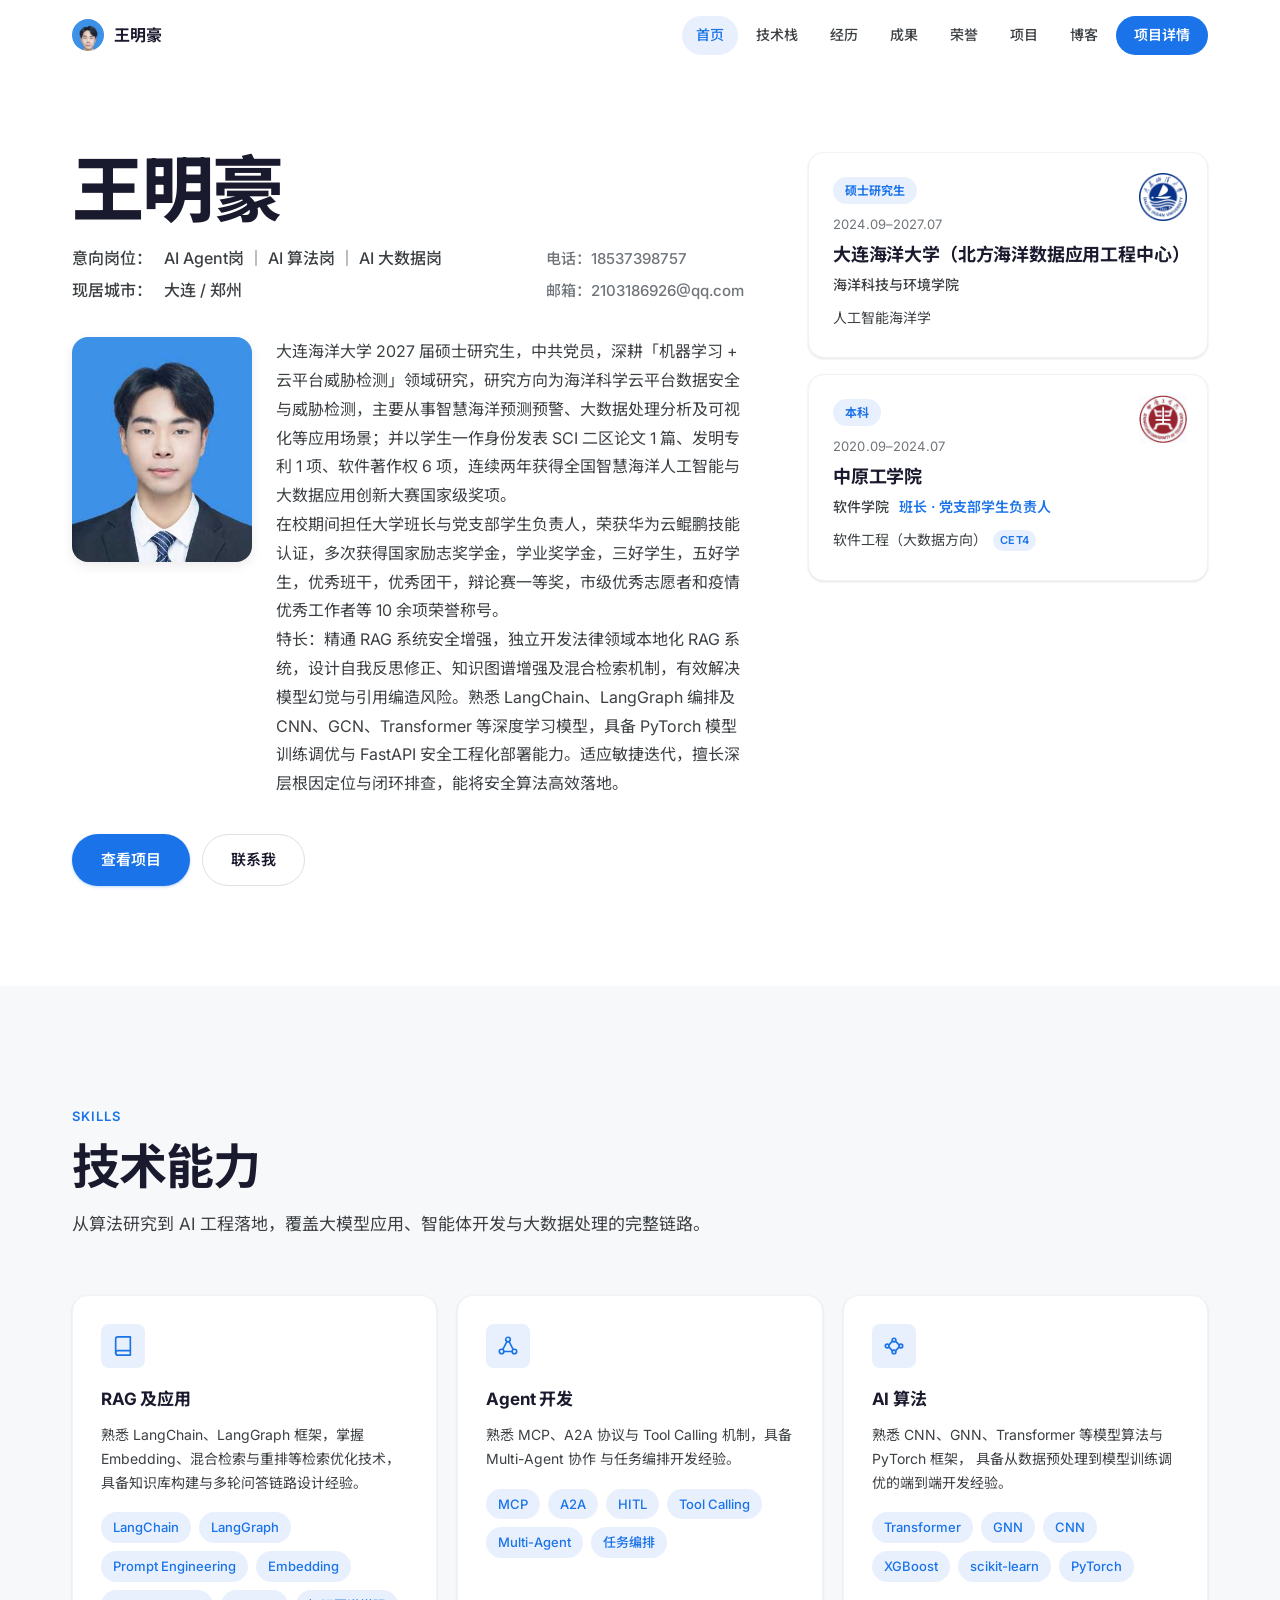
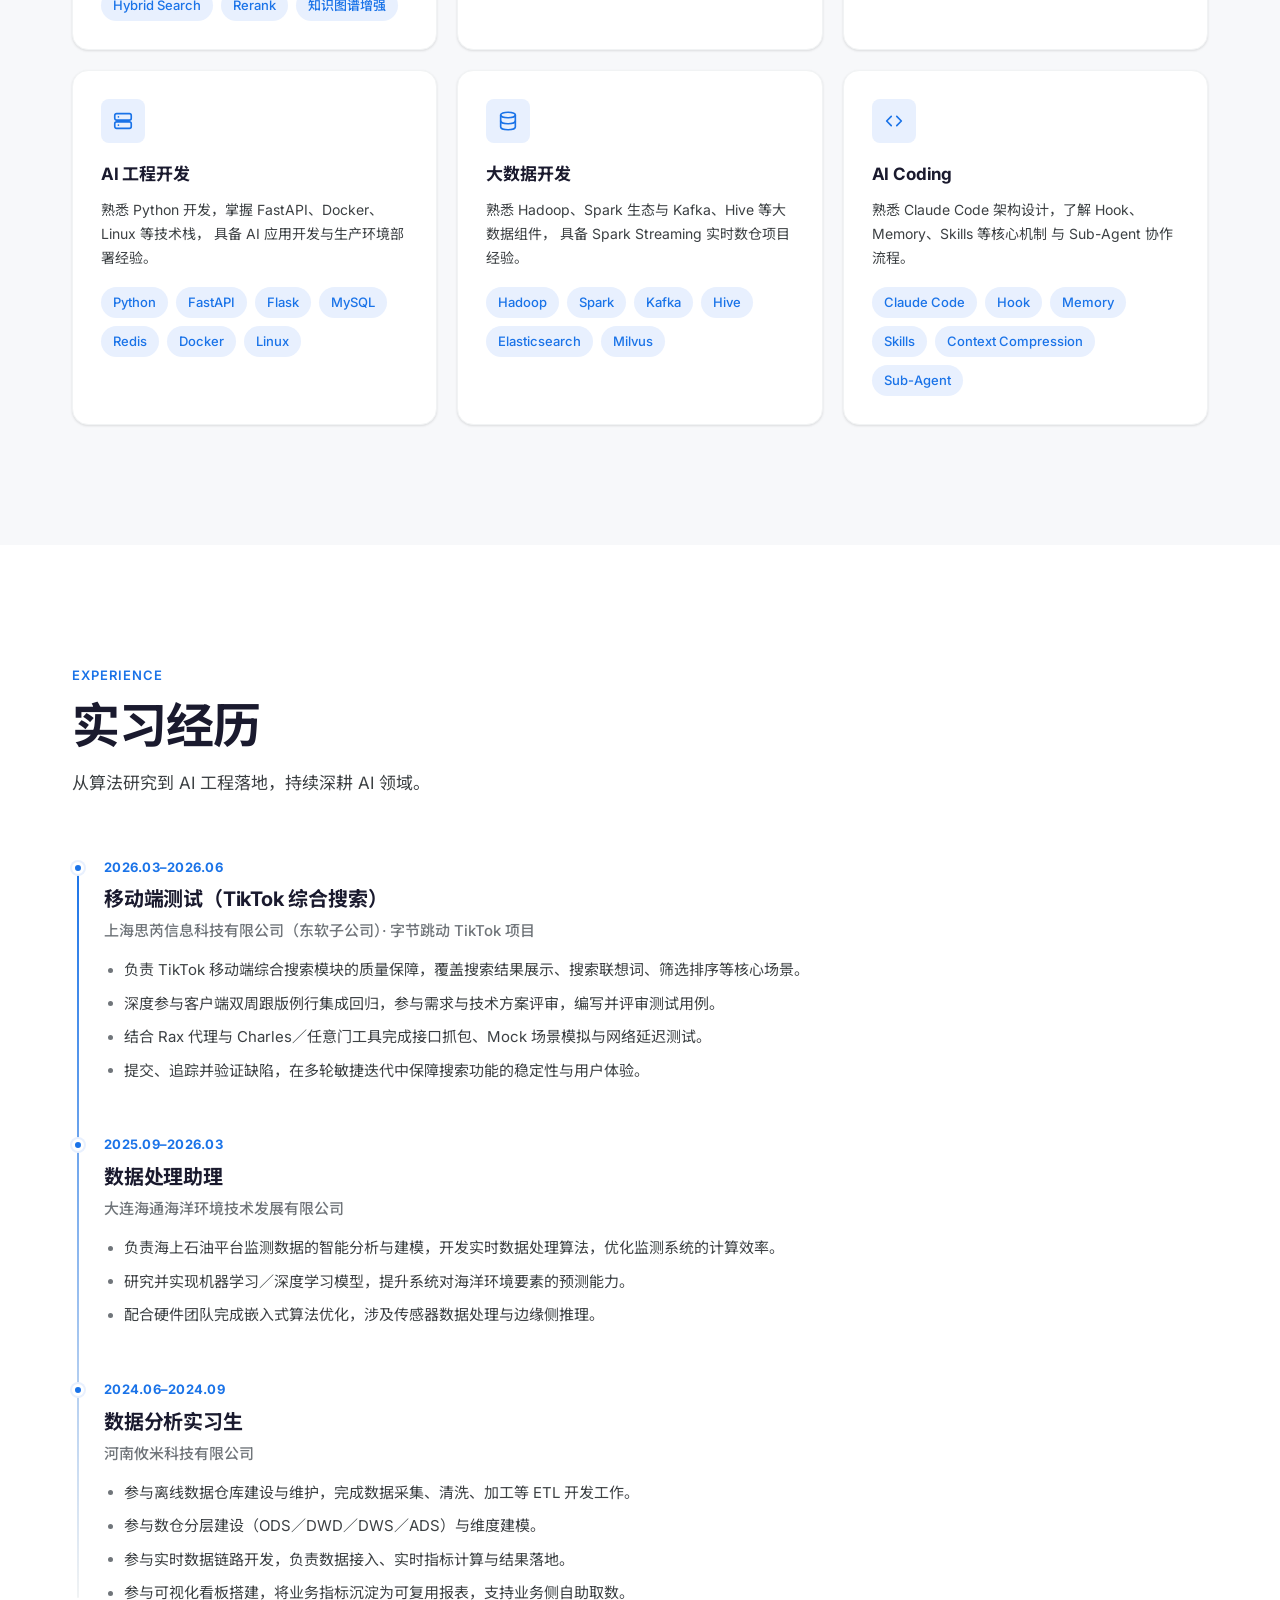
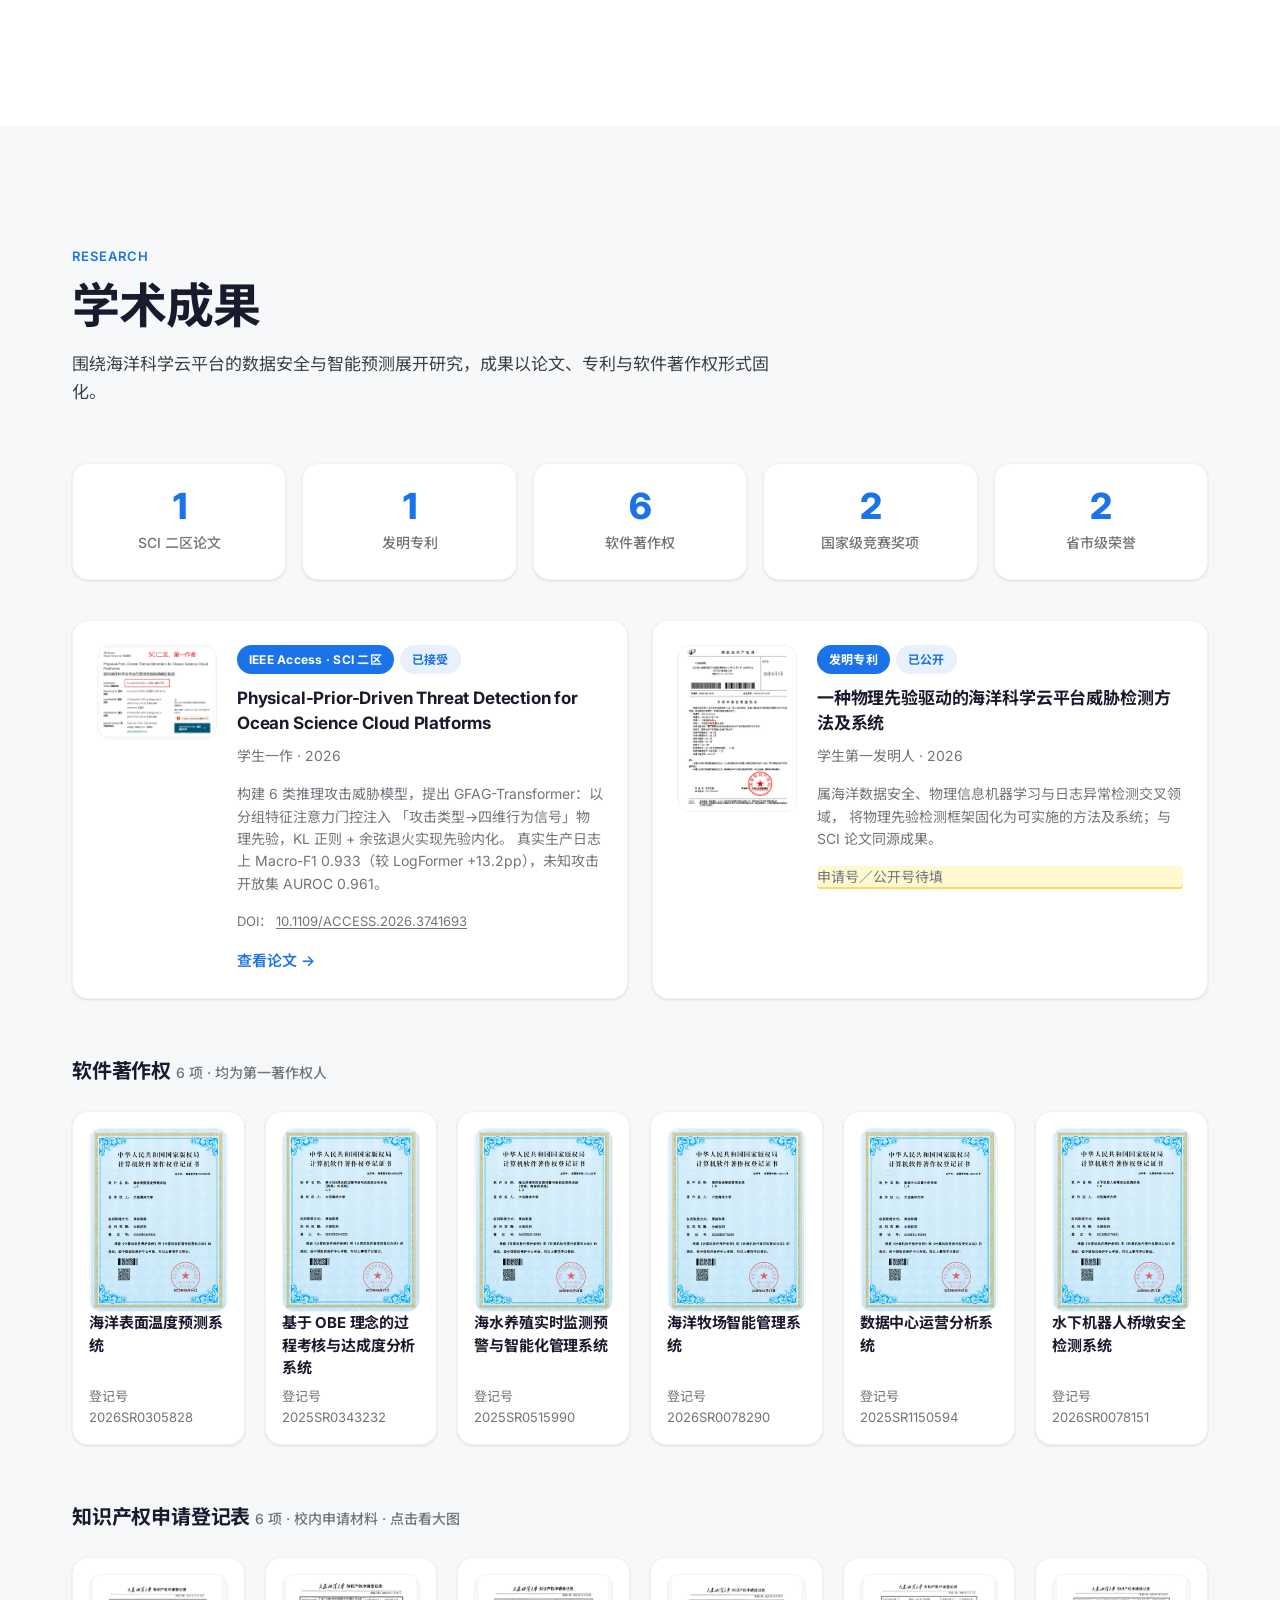
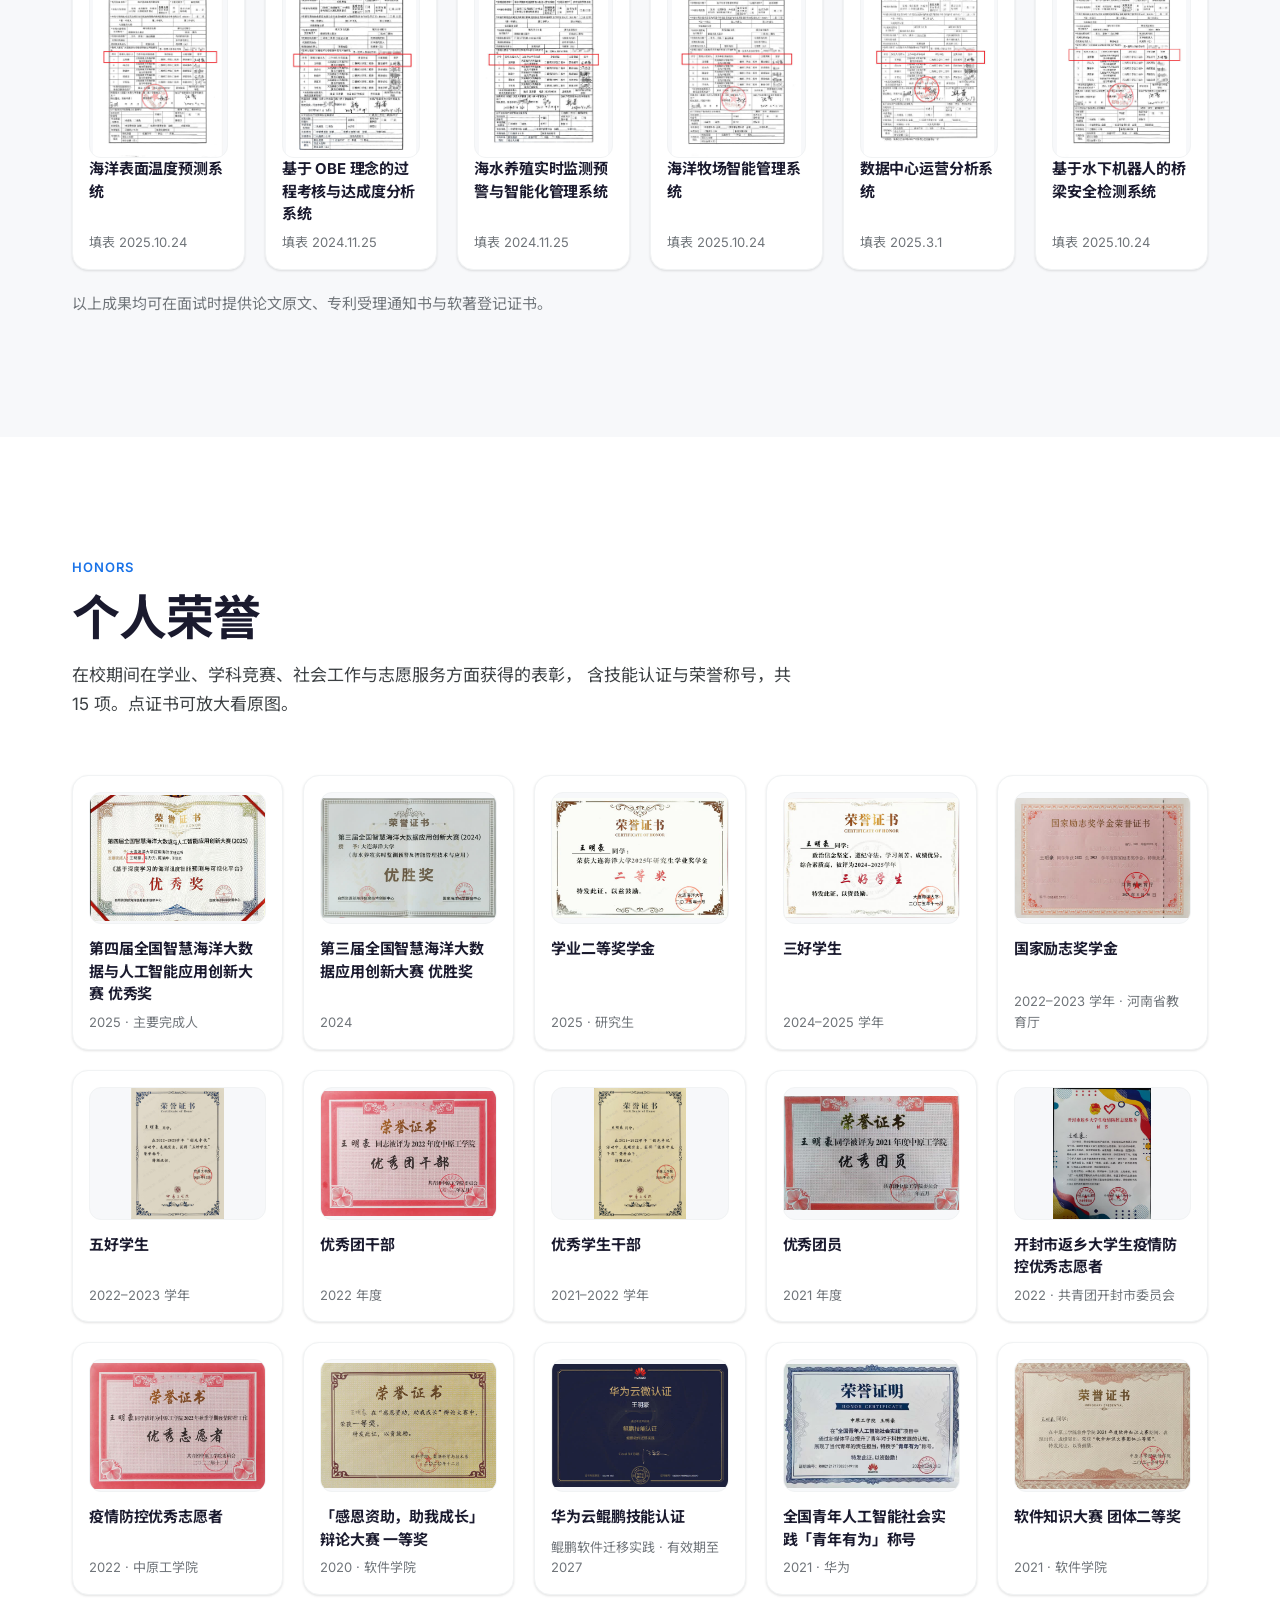
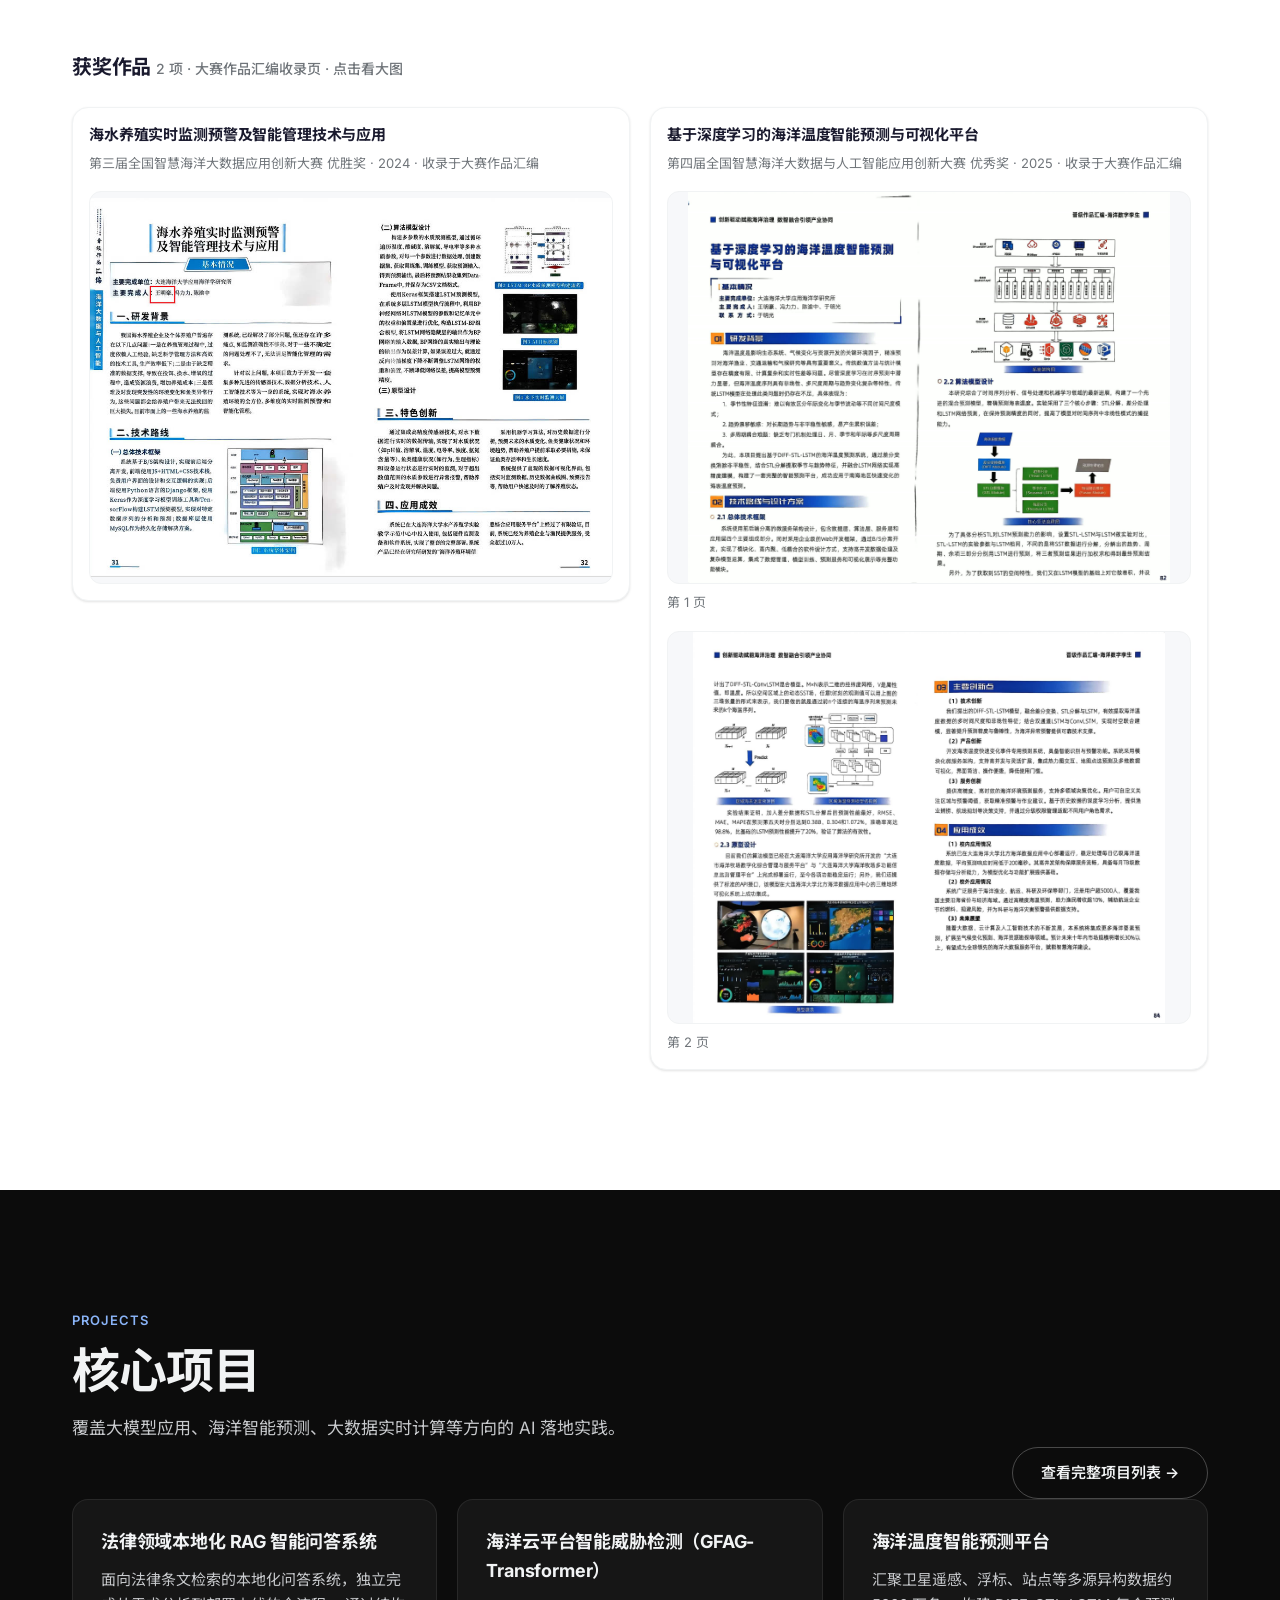
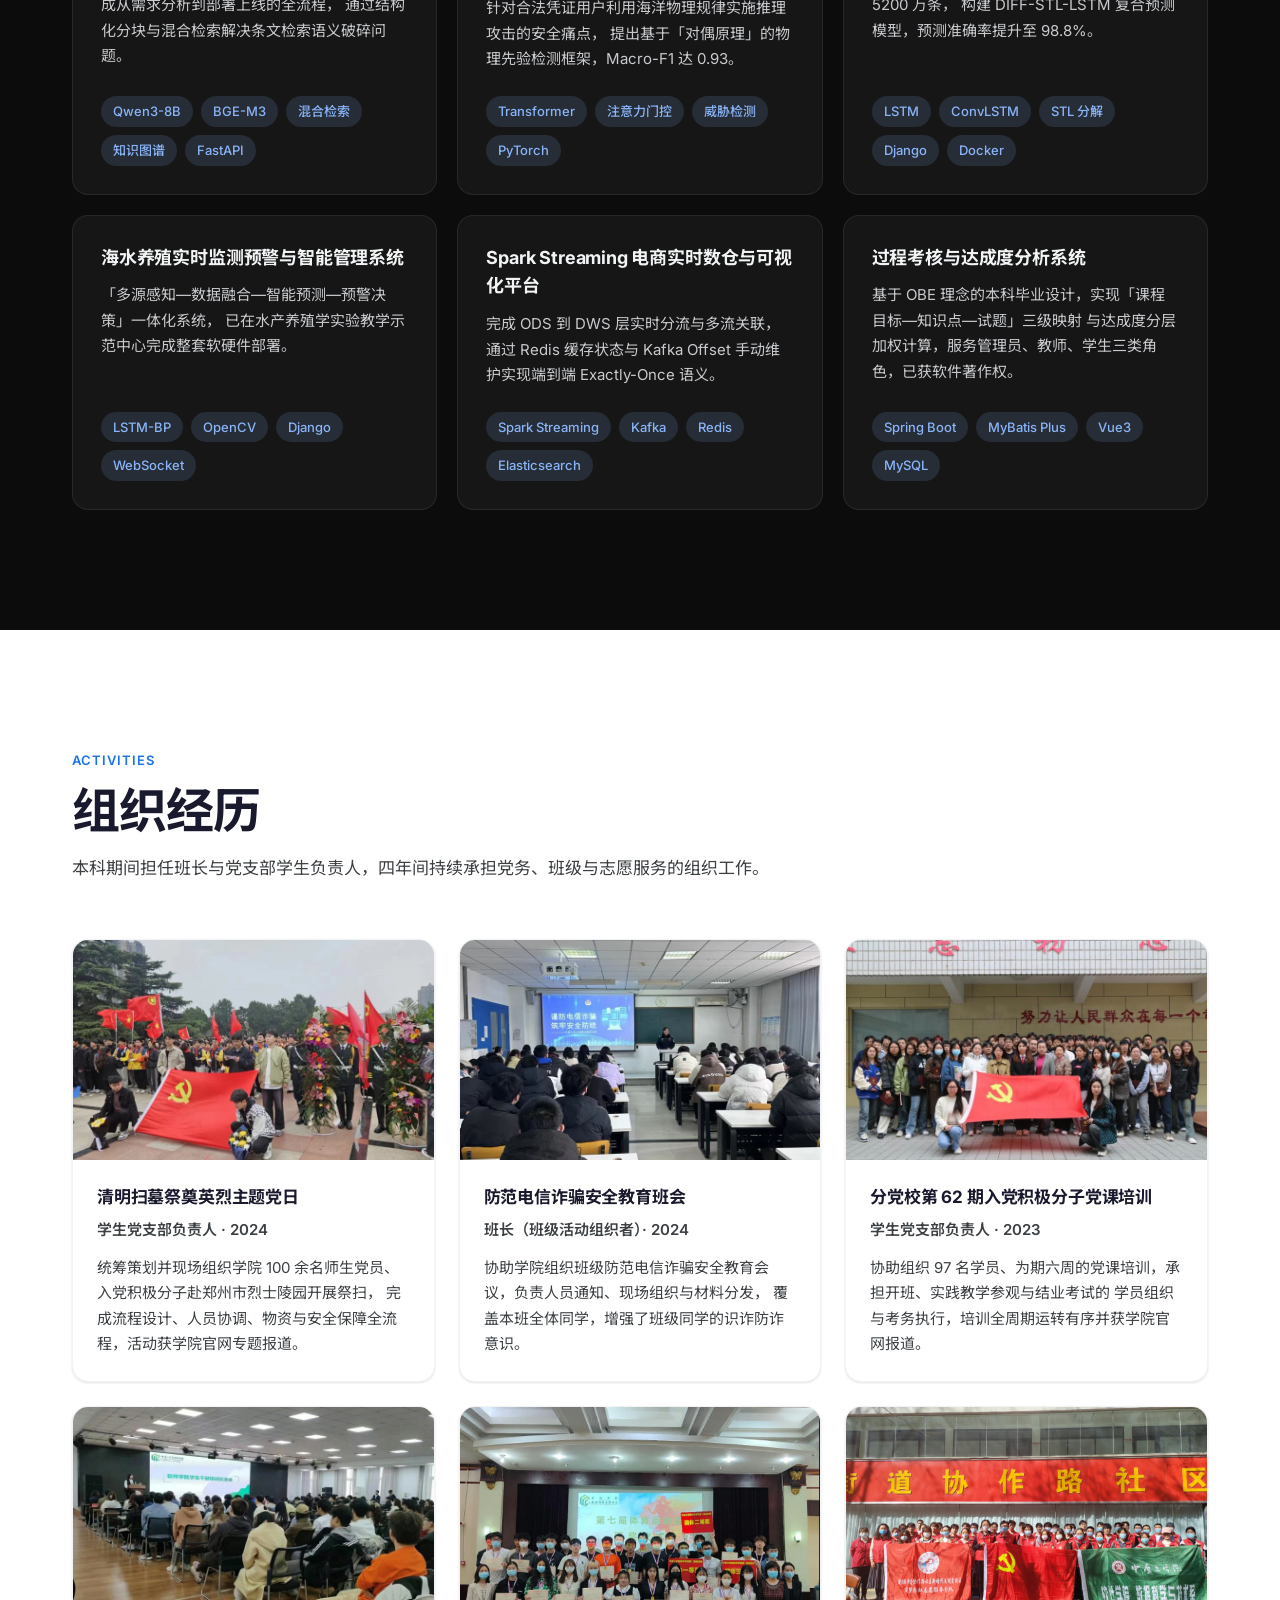
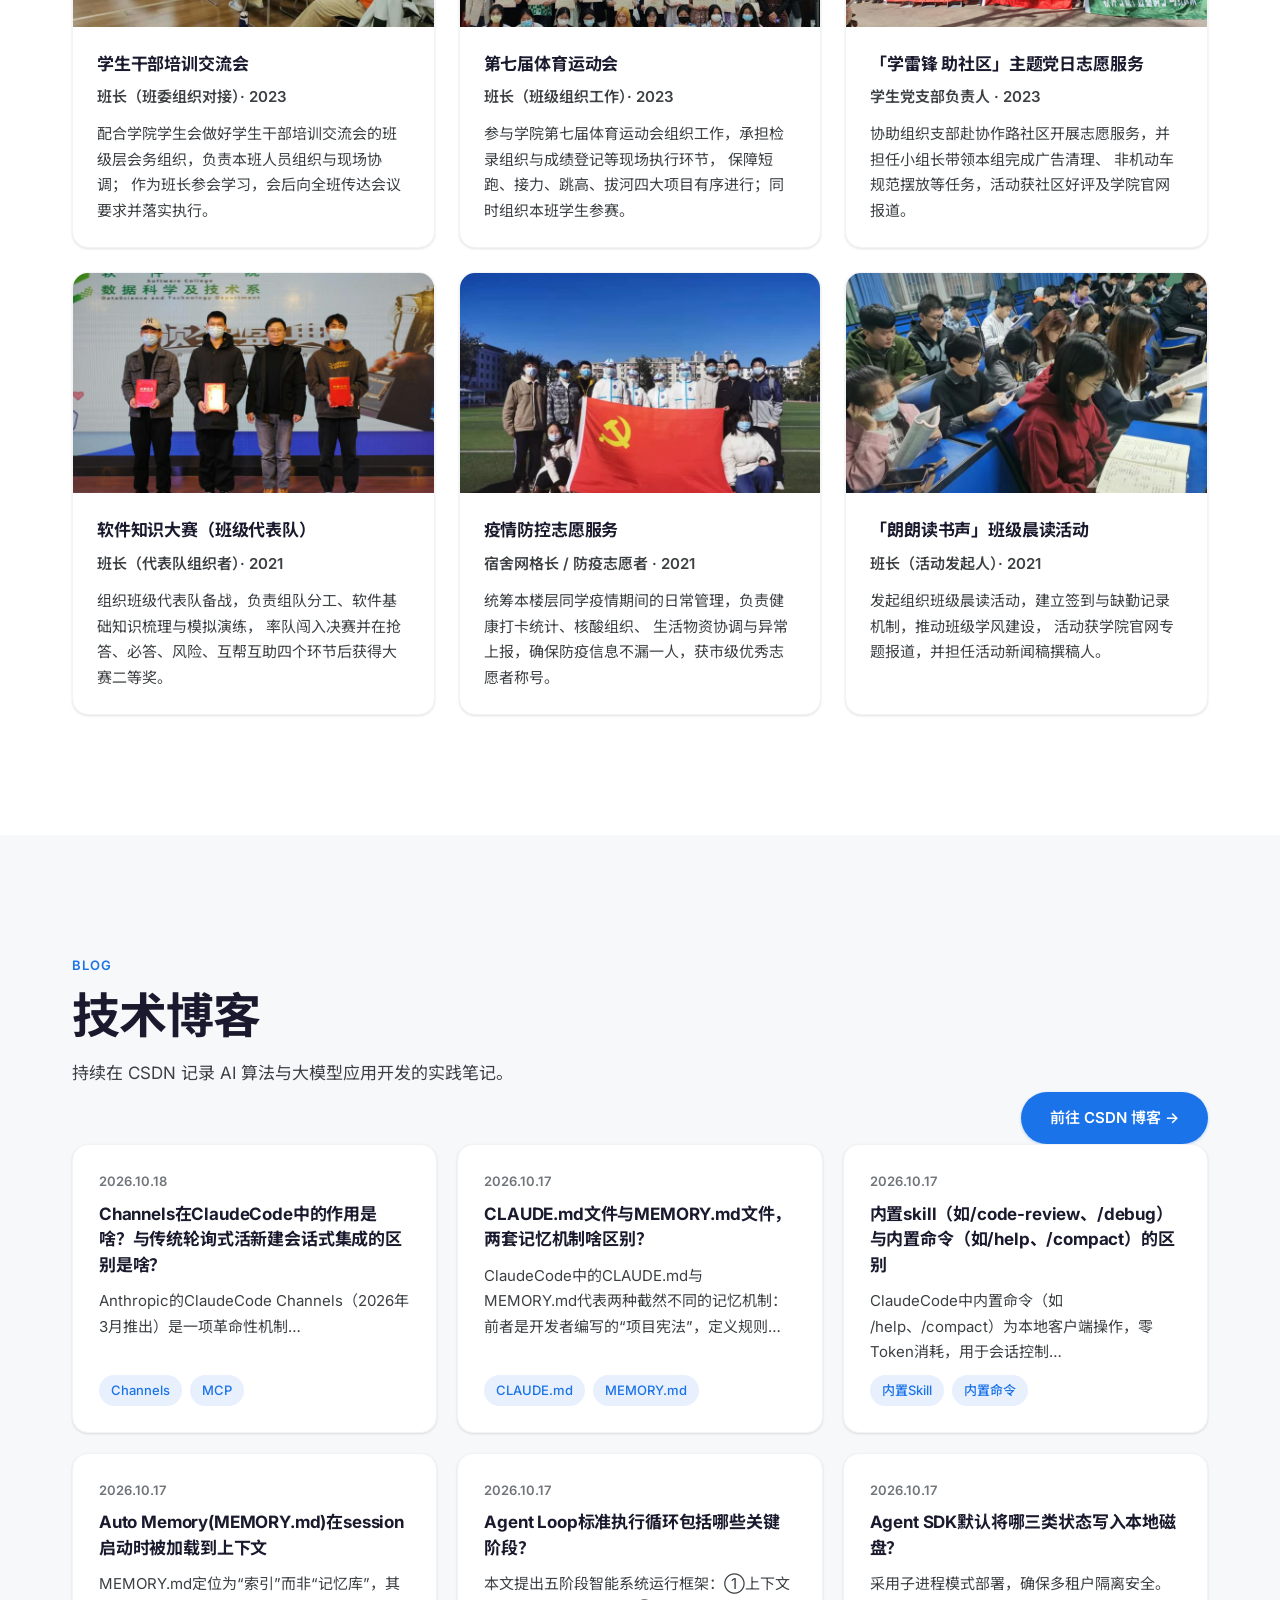
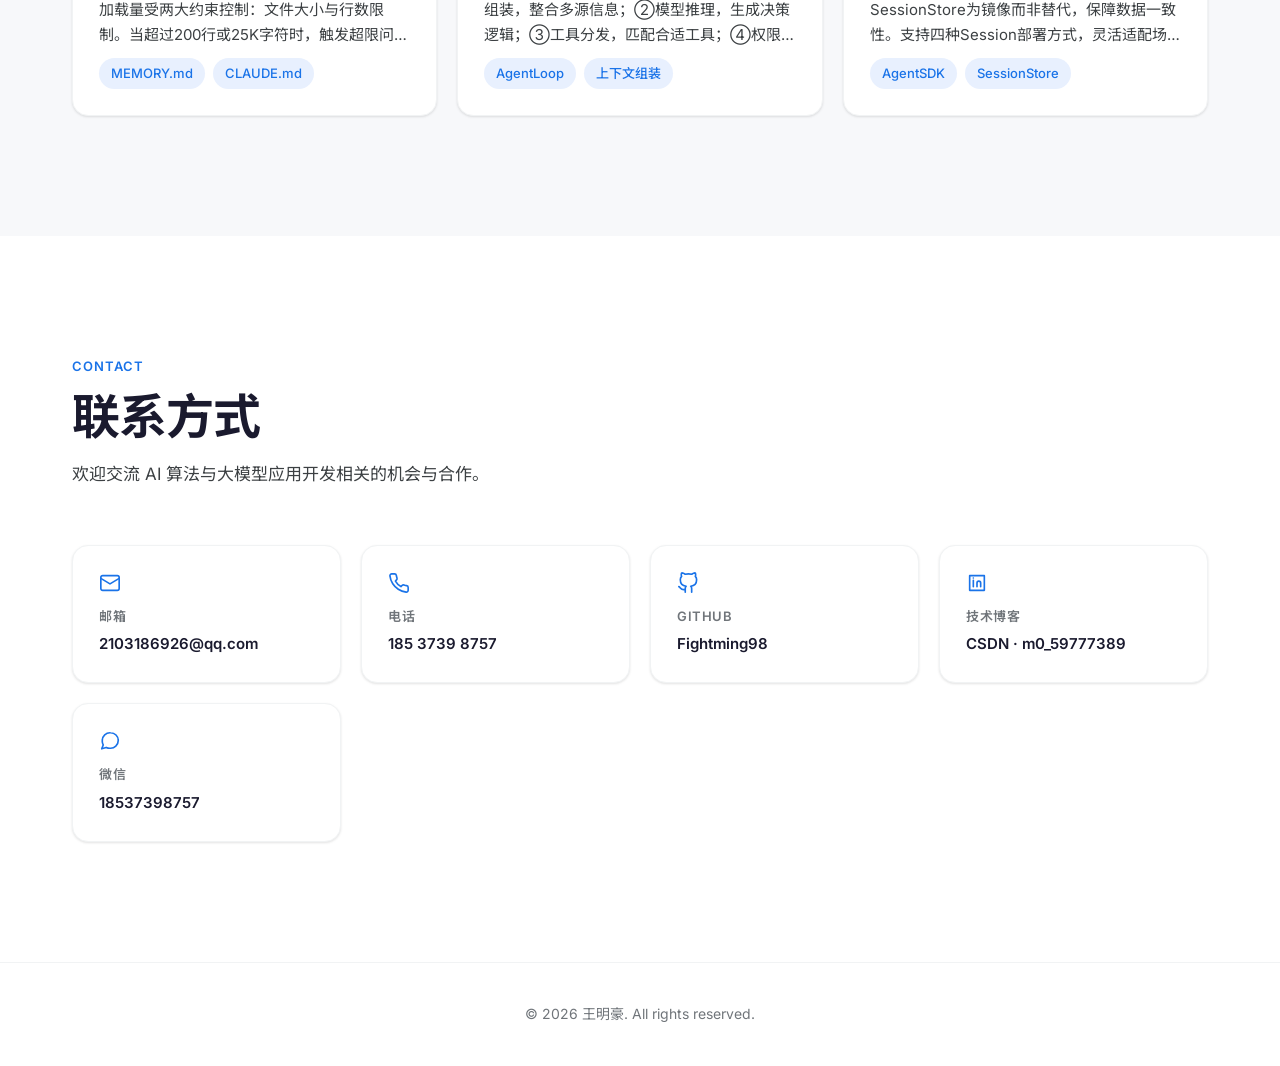
==== index.html @ 857206bd "同步更新首页 meta description 搜索结果和链接预览里显示的描述还写着旧的「AI 算法与大模型应用开发 方向、深耕 AI + 海洋科学」，跟改过的自我介绍对不上，一并改成 「意向 AI " ====
<!DOCTYPE html>
<html lang="zh-CN">
<head>
  <meta charset="UTF-8">
  <meta name="viewport" content="width=device-width, initial-scale=1.0">

  <title>王明豪 - 个人主页</title>
  <meta name="description" content="王明豪 - 大连海洋大学硕士，意向 AI Agent / 算法 / 大数据岗位，研究方向为机器学习 + 云平台威胁检测">

  <link rel="preconnect" href="https://fonts.googleapis.com">
  <link rel="preconnect" href="https://fonts.gstatic.com" crossorigin>
  <link href="https://fonts.googleapis.com/css2?family=Inter:wght@400;500;600;700;800&family=Noto+Sans+SC:wght@400;500;600;700;800&display=swap" rel="stylesheet">

  <link rel="stylesheet" href="css/style.css">
</head>
<body>

  <!-- ============================================================
       图标库
       证书占位图上那个「文件 + 印章」的小图标，全站要用 20 次。
       SVG 定义一次，下面各处用 <use href="#i-cert"> 复用，
       比每次复制一遍图形代码短得多，改图标也只改这一处。
       width/height 设 0 是为了让它自己不占位置
       ============================================================ -->
  <svg width="0" height="0" style="position:absolute" aria-hidden="true">
    <symbol id="i-cert" viewBox="0 0 24 24">
      <rect x="3" y="4" width="18" height="12" rx="2"/>
      <path d="M7 8h6"/>
      <path d="M7 11.5h10"/>
      <circle cx="17.5" cy="16.5" r="3"/>
      <path d="M16.3 19.1 15.8 22l1.7-1 1.7 1-.5-2.9"/>
    </symbol>
  </svg>


  <!-- ============================================================
       导航栏
       ============================================================ -->
  <nav class="navbar">
    <div class="container">

      <a href="#home" class="nav-brand">
        <!-- TODO: 放一张你的正方形头像到 image/avatar.jpg -->
        <img src="image/avatar.jpg" alt="" class="nav-logo" width="32" height="32">
        <span>王明豪</span>
      </a>

      <ul class="nav-links">
        <li><a href="#home" class="active">首页</a></li>
        <li><a href="#skills">技术栈</a></li>
        <li><a href="#experience">经历</a></li>
        <li><a href="#research">成果</a></li>
        <li><a href="#honors">荣誉</a></li>
        <li><a href="#projects">项目</a></li>
        <li><a href="#blog">博客</a></li>
        <li><a href="projects.html" class="nav-cta">项目详情</a></li>
      </ul>

      <button class="nav-toggle" aria-label="打开菜单">
        <span></span><span></span><span></span>
      </button>

    </div>
  </nav>


  <!-- ============================================================
       板块 1：首屏 —— 自我介绍 + 照片 + 教育经历
       ============================================================ -->
  <section class="hero" id="home">
    <div class="container">
      <div class="about-split">

        <!-- ---------- 左栏：自我介绍 ---------- -->
        <div>
          <h1 class="hero-title">王明豪</h1>

          <!-- 三列网格，按顺序自动落位：标签 ｜ 内容 ｜ 联系方式。
               电话和邮箱靠右对齐成一列，左侧文字长短不一时右边仍是直的。
               第三列是 auto 宽度，所以加了「电话：」「邮箱：」前缀之后
               这一列会变宽，中间那列（1fr）相应变窄，不会撑破布局 -->
          <div class="hero-role">
            <span>意向岗位：</span>
            <!-- 三个岗位名各自包一层 .hero-role-tag（禁止词内折行），
                 放不下时只会在「｜」处换行，不会把「大数据岗」切成两半。
                 「｜」写在前一项里面，不写成独立的字：否则窄屏换行时
                 分隔符会掉到下一行开头（「｜ AI 大数据岗」），很难看。
                 收进前一项后，它要么跟着上一行走，要么连上一项一起换行 -->
            <span><span class="hero-role-tag">AI Agent岗 ｜</span> <span class="hero-role-tag">AI 算法岗 ｜</span> <span class="hero-role-tag">AI 大数据岗</span></span>
            <a class="hero-role-contact" href="tel:18537398757">电话：18537398757</a>

            <span>现居城市：</span>
            <span>大连 / 郑州</span>
            <a class="hero-role-contact" href="mailto:2103186926@qq.com">邮箱：2103186926@qq.com</a>
          </div>

          <div class="hero-photo-row">
            <!-- TODO: 放一张竖版个人照到 image/photo.jpg（建议 480×600） -->
            <!-- 这张不接点击放大：它是首屏的一张肖像，不是需要看清细节的凭证 -->
            <img src="image/photo.jpg" alt="王明豪" class="hero-photo" width="180" height="225" decoding="async">

            <div class="hero-bio">
              <!-- 这三段在源文件里不换行：HTML 会把段落内的换行折成空格，
                   中文句子中间凭空多出一个空格（「智慧海洋 预测预警」）。
                   段落内部的折行只在这个空格看不出来的地方才允许 -->
              <p>
                大连海洋大学 2027 届硕士研究生，中共党员，深耕「机器学习 + 云平台威胁检测」领域研究，研究方向为海洋科学云平台数据安全与威胁检测，主要从事智慧海洋预测预警、大数据处理分析及可视化等应用场景；并以学生一作身份发表 SCI 二区论文 1 篇、发明专利 1 项、软件著作权 6 项，连续两年获得全国智慧海洋人工智能与大数据应用创新大赛国家级奖项。
              </p>
              <p>
                在校期间担任大学班长与党支部学生负责人，荣获华为云鲲鹏技能认证，多次获得国家励志奖学金，学业奖学金，三好学生，五好学生，优秀班干，优秀团干，辩论赛一等奖，市级优秀志愿者和疫情优秀工作者等 10 余项荣誉称号。
              </p>
              <p>
                特长：精通 RAG 系统安全增强，独立开发法律领域本地化 RAG 系统，设计自我反思修正、知识图谱增强及混合检索机制，有效解决模型幻觉与引用编造风险。熟悉 LangChain、LangGraph 编排及 CNN、GCN、Transformer 等深度学习模型，具备 PyTorch 模型训练调优与 FastAPI 安全工程化部署能力。适应敏捷迭代，擅长深层根因定位与闭环排查，能将安全算法高效落地。
              </p>
            </div>
          </div>

          <div class="hero-actions">
            <a href="#projects" class="btn btn-primary">查看项目</a>
            <a href="#contact" class="btn btn-ghost">联系我</a>
          </div>
        </div>

        <!-- ---------- 右栏：教育经历 ---------- -->
        <div class="hero-right">

          <!-- 学历卡片的五行信息，每行独立一个标签，视觉权重依次递减：
               时间（最淡）→ 学校（最大）→ 学院 → 专业 → 担任职务（主题色强调） -->
          <div class="edu-card reveal">
            <!-- 校徽不接点击放大：48px 的角标，学校里名字已经写在下面一行了 -->
            <img src="image/logo-dlou.png" alt="大连海洋大学" class="edu-logo"
                 width="48" height="48" loading="lazy">
            <span class="edu-badge">硕士研究生</span>
            <p class="edu-date">2024.09–2027.07</p>
            <h3>大连海洋大学（北方海洋数据应用工程中心）</h3>
            <h4>海洋科技与环境学院</h4>
            <p class="edu-major">人工智能海洋学</p>
          </div>

          <div class="edu-card reveal">
            <!-- 校徽不接点击放大：48px 的角标，学校里名字已经写在下面一行了 -->
            <img src="image/logo-zut.png" alt="中原工学院" class="edu-logo"
                 width="48" height="48" loading="lazy">
            <span class="edu-badge">本科</span>
            <p class="edu-date">2020.09–2024.07</p>
            <h3>中原工学院</h3>
            <!-- 学院和职务排在同一行：学院是灰的、职务是主题色，
                 靠颜色拉开层次，不靠换行 -->
            <div class="edu-line">
              <h4>软件学院</h4>
              <p class="edu-role">班长 · 党支部学生负责人</p>
            </div>
            <p class="edu-major">软件工程（大数据方向）<span class="edu-tag">CET4</span></p>
          </div>

        </div>
      </div>
    </div>
  </section>


  <!-- ============================================================
       板块 2：技术能力
       ============================================================ -->
  <section class="section section--alt" id="skills">
    <div class="container">

      <div class="section-header">
        <p class="section-eyebrow">Skills</p>
        <h2 class="section-title">技术能力</h2>
        <p class="section-desc">
          从算法研究到 AI 工程落地，覆盖大模型应用、智能体开发与大数据处理的完整链路。
        </p>
      </div>

      <div class="skills-grid">

        <!-- 每张卡片的结构：图标 → 标题 → 一句话介绍 → 关键字标签
             图标是内联 SVG（描边式，不填充），改 color 就能换颜色 -->

        <div class="skill-card reveal">
          <div class="skill-icon">
            <svg viewBox="0 0 24 24" aria-hidden="true">
              <path d="M4 19.5A2.5 2.5 0 0 1 6.5 17H20"/>
              <path d="M6.5 2H20v20H6.5A2.5 2.5 0 0 1 4 19.5v-15A2.5 2.5 0 0 1 6.5 2z"/>
            </svg>
          </div>
          <h3>RAG 及应用</h3>
          <p>
            熟悉 LangChain、LangGraph 框架，掌握 Embedding、混合检索与重排等检索优化技术，
            具备知识库构建与多轮问答链路设计经验。
          </p>
          <div class="tags">
            <span class="tag">LangChain</span>
            <span class="tag">LangGraph</span>
            <span class="tag">Prompt Engineering</span>
            <span class="tag">Embedding</span>
            <span class="tag">Hybrid Search</span>
            <span class="tag">Rerank</span>
            <span class="tag">知识图谱增强</span>
          </div>
        </div>

        <div class="skill-card reveal">
          <div class="skill-icon">
            <svg viewBox="0 0 24 24" aria-hidden="true">
              <circle cx="12" cy="5" r="2.5"/>
              <circle cx="5" cy="18" r="2.5"/>
              <circle cx="19" cy="18" r="2.5"/>
              <path d="M10.8 7.2 6.4 15.6"/>
              <path d="M13.2 7.2 17.6 15.6"/>
              <path d="M7.5 18h9"/>
            </svg>
          </div>
          <h3>Agent 开发</h3>
          <p>
            熟悉 MCP、A2A 协议与 Tool Calling 机制，具备 Multi-Agent 协作
            与任务编排开发经验。
          </p>
          <div class="tags">
            <span class="tag">MCP</span>
            <span class="tag">A2A</span>
            <span class="tag">HITL</span>
            <span class="tag">Tool Calling</span>
            <span class="tag">Multi-Agent</span>
            <span class="tag">任务编排</span>
          </div>
        </div>

        <div class="skill-card reveal">
          <div class="skill-icon">
            <svg viewBox="0 0 24 24" aria-hidden="true">
              <circle cx="4.5" cy="12" r="2"/>
              <circle cx="12" cy="5.5" r="2"/>
              <circle cx="12" cy="18.5" r="2"/>
              <circle cx="19.5" cy="12" r="2"/>
              <path d="M6.3 11 10.3 6.7"/>
              <path d="M6.3 13 10.3 17.3"/>
              <path d="M13.7 6.7 17.7 11"/>
              <path d="M13.7 17.3 17.7 13"/>
            </svg>
          </div>
          <h3>AI 算法</h3>
          <p>
            熟悉 CNN、GNN、Transformer 等模型算法与 PyTorch 框架，
            具备从数据预处理到模型训练调优的端到端开发经验。
          </p>
          <div class="tags">
            <span class="tag">Transformer</span>
            <span class="tag">GNN</span>
            <span class="tag">CNN</span>
            <span class="tag">XGBoost</span>
            <span class="tag">scikit-learn</span>
            <span class="tag">PyTorch</span>
          </div>
        </div>

        <div class="skill-card reveal">
          <div class="skill-icon">
            <svg viewBox="0 0 24 24" aria-hidden="true">
              <rect x="3" y="4" width="18" height="7" rx="2"/>
              <rect x="3" y="13" width="18" height="7" rx="2"/>
              <path d="M7 7.5h.01"/>
              <path d="M7 16.5h.01"/>
            </svg>
          </div>
          <h3>AI 工程开发</h3>
          <p>
            熟悉 Python 开发，掌握 FastAPI、Docker、Linux 等技术栈，
            具备 AI 应用开发与生产环境部署经验。
          </p>
          <div class="tags">
            <span class="tag">Python</span>
            <span class="tag">FastAPI</span>
            <span class="tag">Flask</span>
            <span class="tag">MySQL</span>
            <span class="tag">Redis</span>
            <span class="tag">Docker</span>
            <span class="tag">Linux</span>
          </div>
        </div>

        <div class="skill-card reveal">
          <div class="skill-icon">
            <svg viewBox="0 0 24 24" aria-hidden="true">
              <ellipse cx="12" cy="5.5" rx="8" ry="3"/>
              <path d="M4 5.5v13c0 1.66 3.58 3 8 3s8-1.34 8-3v-13"/>
              <path d="M4 12c0 1.66 3.58 3 8 3s8-1.34 8-3"/>
            </svg>
          </div>
          <h3>大数据开发</h3>
          <p>
            熟悉 Hadoop、Spark 生态与 Kafka、Hive 等大数据组件，
            具备 Spark Streaming 实时数仓项目经验。
          </p>
          <div class="tags">
            <span class="tag">Hadoop</span>
            <span class="tag">Spark</span>
            <span class="tag">Kafka</span>
            <span class="tag">Hive</span>
            <span class="tag">Elasticsearch</span>
            <span class="tag">Milvus</span>
          </div>
        </div>

        <div class="skill-card reveal">
          <div class="skill-icon">
            <svg viewBox="0 0 24 24" aria-hidden="true">
              <path d="M9 17 4 12l5-5"/>
              <path d="M15 7l5 5-5 5"/>
            </svg>
          </div>
          <h3>AI Coding</h3>
          <p>
            熟悉 Claude Code 架构设计，了解 Hook、Memory、Skills 等核心机制
            与 Sub-Agent 协作流程。
          </p>
          <div class="tags">
            <span class="tag">Claude Code</span>
            <span class="tag">Hook</span>
            <span class="tag">Memory</span>
            <span class="tag">Skills</span>
            <span class="tag">Context Compression</span>
            <span class="tag">Sub-Agent</span>
          </div>
        </div>

      </div>
    </div>
  </section>


  <!-- ============================================================
       板块 3：实习经历
       ============================================================ -->
  <section class="section" id="experience">
    <div class="container">

      <div class="section-header">
        <p class="section-eyebrow">Experience</p>
        <h2 class="section-title">实习经历</h2>
        <p class="section-desc">从算法研究到 AI 工程落地，持续深耕 AI 领域。</p>
      </div>

      <div class="timeline">

        <article class="timeline-item reveal">
          <div class="timeline-dot"></div>
          <div class="timeline-body">
            <span class="timeline-date">2026.03–2026.06</span>
            <h3>移动端测试（TikTok 综合搜索）</h3>
            <p class="timeline-org">上海思芮信息科技有限公司（东软子公司）· 字节跳动 TikTok 项目</p>
            <ul class="timeline-list">
              <li>负责 TikTok 移动端综合搜索模块的质量保障，覆盖搜索结果展示、搜索联想词、筛选排序等核心场景。</li>
              <li>深度参与客户端双周跟版例行集成回归，参与需求与技术方案评审，编写并评审测试用例。</li>
              <li>结合 Rax 代理与 Charles／任意门工具完成接口抓包、Mock 场景模拟与网络延迟测试。</li>
              <li>提交、追踪并验证缺陷，在多轮敏捷迭代中保障搜索功能的稳定性与用户体验。</li>
            </ul>
          </div>
        </article>

        <article class="timeline-item reveal">
          <div class="timeline-dot"></div>
          <div class="timeline-body">
            <span class="timeline-date">2025.09–2026.03</span>
            <h3>数据处理助理</h3>
            <p class="timeline-org">大连海通海洋环境技术发展有限公司</p>
            <ul class="timeline-list">
              <li>负责海上石油平台监测数据的智能分析与建模，开发实时数据处理算法，优化监测系统的计算效率。</li>
              <li>研究并实现机器学习／深度学习模型，提升系统对海洋环境要素的预测能力。</li>
              <li>配合硬件团队完成嵌入式算法优化，涉及传感器数据处理与边缘侧推理。</li>
            </ul>
          </div>
        </article>

        <article class="timeline-item reveal">
          <div class="timeline-dot"></div>
          <div class="timeline-body">
            <span class="timeline-date">2024.06–2024.09</span>
            <h3>数据分析实习生</h3>
            <p class="timeline-org">河南攸米科技有限公司</p>
            <ul class="timeline-list">
              <li>参与离线数据仓库建设与维护，完成数据采集、清洗、加工等 ETL 开发工作。</li>
              <li>参与数仓分层建设（ODS／DWD／DWS／ADS）与维度建模。</li>
              <li>参与实时数据链路开发，负责数据接入、实时指标计算与结果落地。</li>
              <li>参与可视化看板搭建，将业务指标沉淀为可复用报表，支持业务侧自助取数。</li>
            </ul>
          </div>
        </article>

      </div>
    </div>
  </section>


  <!-- ============================================================
       板块 4：学术成果
       ============================================================ -->
  <section class="section section--alt" id="research">
    <div class="container">

      <div class="section-header">
        <p class="section-eyebrow">Research</p>
        <h2 class="section-title">学术成果</h2>
        <p class="section-desc">
          围绕海洋科学云平台的数据安全与智能预测展开研究，成果以论文、专利与软件著作权形式固化。
        </p>
      </div>

      <!-- 数量概览：几个数字让这一屏立刻有分量。
           容器是 auto-fit，加一项就自动多一列，不用改 CSS -->
      <div class="stats-row">
        <div class="stat reveal">
          <span class="stat-num">1</span>
          <span class="stat-label">SCI 二区论文</span>
        </div>
        <div class="stat reveal">
          <span class="stat-num">1</span>
          <span class="stat-label">发明专利</span>
        </div>
        <div class="stat reveal">
          <span class="stat-num">6</span>
          <span class="stat-label">软件著作权</span>
        </div>
        <div class="stat reveal">
          <span class="stat-num">2</span>
          <span class="stat-label">国家级竞赛奖项</span>
        </div>
        <!-- 省市级荣誉指国家励志奖学金（河南省教育厅）与开封市疫情防控优秀志愿者 -->
        <div class="stat reveal">
          <span class="stat-num">2</span>
          <span class="stat-label">省市级荣誉</span>
        </div>
      </div>

      <div class="research-grid">

        <!-- ---------- 论文 ---------- -->
        <article class="paper-card paper-card--media reveal">
          <div class="paper-body">

            <!-- 投稿系统截图。这张是横版，不像证书墙那样需要对齐，
                 所以 .paper-card--media .cert-img 里把 aspect-ratio 设成了
                 auto，直接按图片原始比例排，不留黑边 -->
            <button class="zoom-shot" type="button" data-zoom="image/paper-review.jpg">
              <img src="image/paper-review.jpg" width="1038" height="808" alt="IEEE Access 投稿系统页面，显示该论文状态为 Accepted（已接受）" class="cert-img" loading="lazy">
            </button>

            <div>
              <span class="badge">IEEE Access · SCI 二区</span><span class="badge badge--status">已接受</span>
              <h3>Physical-Prior-Driven Threat Detection for Ocean Science Cloud Platforms</h3>
              <p class="paper-meta">学生一作 · 2026</p>
              <p class="paper-meta">
                构建 6 类推理攻击威胁模型，提出 GFAG-Transformer：以分组特征注意力门控注入
                「攻击类型→四维行为信号」物理先验，KL 正则 + 余弦退火实现先验内化。
                真实生产日志上 Macro-F1 0.933（较 LogFormer +13.2pp），未知攻击开放集 AUROC 0.961。
              </p>
              <!-- DOI 给要引用的人抄，指向 doi.org 这个官方解析地址；
                   「查看论文」指向 Xplore 上的正文页。两个都留着不是重复：
                   前者是标识符（permanent），后者是给人看的那一页。
                   DOI 是 2026-10-11 从 Crossref 核过的，标题、作者都对得上 -->
              <p class="paper-doi">
                DOI：
                <a href="https://doi.org/10.1109/ACCESS.2026.3741693"
                   target="_blank" rel="noopener">10.1109/ACCESS.2026.3741693</a>
              </p>
              <a href="https://ieeexplore.ieee.org/document/11727468"
                 class="paper-link" target="_blank" rel="noopener">查看论文 →</a>
            </div>

          </div>
        </article>

        <!-- ---------- 专利 ---------- -->
        <article class="paper-card paper-card--media reveal">
          <div class="paper-body">

            <!-- 受理通知书，竖版，换法同上 -->
            <button class="zoom-shot" type="button" data-zoom="image/patent-notice.jpg">
              <img src="image/patent-notice.jpg" width="596" height="836" alt="国家知识产权局专利申请受理通知书" class="cert-img" loading="lazy">
            </button>

            <div>
              <span class="badge">发明专利</span><span class="badge badge--status">已公开</span>
              <h3>一种物理先验驱动的海洋科学云平台威胁检测方法及系统</h3>
              <p class="paper-meta">学生第一发明人 · 2026</p>
              <p class="paper-meta">
                属海洋数据安全、物理信息机器学习与日志异常检测交叉领域，
                将物理先验检测框架固化为可实施的方法及系统；与 SCI 论文同源成果。
              </p>
              <!-- TODO: 可以换成专利公开号，或直接删掉这行 -->
              <p class="paper-meta ph">申请号／公开号待填</p>
            </div>

          </div>
        </article>

      </div>

      <!-- ---------- 软件著作权 ---------- -->
      <h3 class="sub-title reveal">
        软件著作权 <span class="sub-title-note">6 项 · 均为第一著作权人</span>
      </h3>

      <!-- 图片文件名和卡片顺序对不上（软著1 是数据中心，软著5 才是海温预测），
           下面每张卡片都标了对应哪个文件，换图时照着改 -->
      <div class="cert-grid cert-grid--copyright">

        <article class="cert-card reveal">
          <!-- image/copyright-sst.jpg -->
          <button class="cert-shot" type="button" data-zoom="image/copyright-sst.jpg">
            <img src="image/copyright-sst.jpg" width="480" height="650" alt="海洋表面温度预测系统 计算机软件著作权登记证书" class="cert-img" loading="lazy">
          </button>
          <h4>海洋表面温度预测系统</h4>
          <p>登记号 2026SR0305828</p>
        </article>

        <article class="cert-card reveal">
          <!-- image/copyright-obe.jpg -->
          <button class="cert-shot" type="button" data-zoom="image/copyright-obe.jpg">
            <img src="image/copyright-obe.jpg" width="480" height="646" alt="基于 OBE 理念的过程考核与达成度分析系统 计算机软件著作权登记证书" class="cert-img" loading="lazy">
          </button>
          <h4>基于 OBE 理念的过程考核与达成度分析系统</h4>
          <p>登记号 2025SR0343232</p>
        </article>

        <article class="cert-card reveal">
          <!-- image/copyright-aquaculture.jpg -->
          <button class="cert-shot" type="button" data-zoom="image/copyright-aquaculture.jpg">
            <img src="image/copyright-aquaculture.jpg" width="480" height="646" alt="海水养殖实时监测预警与智能化管理系统 计算机软件著作权登记证书" class="cert-img" loading="lazy">
          </button>
          <h4>海水养殖实时监测预警与智能化管理系统</h4>
          <p>登记号 2025SR0515990</p>
        </article>

        <article class="cert-card reveal">
          <!-- image/copyright-ranch.jpg -->
          <button class="cert-shot" type="button" data-zoom="image/copyright-ranch.jpg">
            <img src="image/copyright-ranch.jpg" width="480" height="648" alt="海洋牧场智能管理系统 计算机软件著作权登记证书" class="cert-img" loading="lazy">
          </button>
          <h4>海洋牧场智能管理系统</h4>
          <p>登记号 2026SR0078290</p>
        </article>

        <article class="cert-card reveal">
          <!-- image/copyright-datacenter.jpg -->
          <button class="cert-shot" type="button" data-zoom="image/copyright-datacenter.jpg">
            <img src="image/copyright-datacenter.jpg" width="480" height="654" alt="数据中心运营分析系统 计算机软件著作权登记证书" class="cert-img" loading="lazy">
          </button>
          <h4>数据中心运营分析系统</h4>
          <p>登记号 2025SR1150594</p>
        </article>

        <article class="cert-card reveal">
          <!-- image/copyright-bridge.jpg -->
          <button class="cert-shot" type="button" data-zoom="image/copyright-bridge.jpg">
            <img src="image/copyright-bridge.jpg" width="480" height="650" alt="水下机器人桥墩安全检测系统 计算机软件著作权登记证书" class="cert-img" loading="lazy">
          </button>
          <h4>水下机器人桥墩安全检测系统</h4>
          <p>登记号 2026SR0078151</p>
        </article>

      </div>

      <!-- 上面是六张《计算机软件著作权登记证书》——国家版权局发的公开凭证。
           下面这六张是同一批软件的校内《知识产权申请登记表》，
           证明的是「谁做的」而不只是「登记过」：表上「发明人/设计人」一栏
           逐行列出了每一位合作者，比证书上只有著作权人（学校）更能说明分工。
           顺序刻意跟上面那排证书一一对齐（同一列就是同一个软件）。

           这两组图都做过脱敏：身份证号那一行、以及除本人外所有人的手写签名
           都打码了。合作者的姓名保留了——那是署名，不是隐私。
           换图时别拿未经处理的原始扫描件盖回来 -->
      <h3 class="sub-title reveal">
        知识产权申请登记表 <span class="sub-title-note">6 项 · 校内申请材料 · 点击看大图</span>
      </h3>

      <div class="cert-grid cert-grid--copyright">

        <article class="cert-card reveal">
          <!-- image/copyright-form-sst.jpg -->
          <button class="cert-shot" type="button" data-zoom="image/copyright-form-sst.jpg">
            <img src="image/copyright-form-sst.jpg" width="632" height="888" alt="海洋表面温度预测系统 知识产权申请登记表" class="cert-img" loading="lazy">
          </button>
          <h4>海洋表面温度预测系统</h4>
          <p>填表 2025.10.24</p>
        </article>

        <article class="cert-card reveal">
          <!-- image/copyright-form-obe.jpg -->
          <button class="cert-shot" type="button" data-zoom="image/copyright-form-obe.jpg">
            <img src="image/copyright-form-obe.jpg" width="630" height="892" alt="基于 OBE 理念的过程考核与达成度分析系统 知识产权申请登记表" class="cert-img" loading="lazy">
          </button>
          <h4>基于 OBE 理念的过程考核与达成度分析系统</h4>
          <p>填表 2024.11.25</p>
        </article>

        <article class="cert-card reveal">
          <!-- image/copyright-form-aquaculture.jpg -->
          <button class="cert-shot" type="button" data-zoom="image/copyright-form-aquaculture.jpg">
            <img src="image/copyright-form-aquaculture.jpg" width="634" height="895" alt="海水养殖实时监测预警与智能化管理系统 知识产权申请登记表" class="cert-img" loading="lazy">
          </button>
          <h4>海水养殖实时监测预警与智能化管理系统</h4>
          <p>填表 2024.11.25</p>
        </article>

        <article class="cert-card reveal">
          <!-- image/copyright-form-ranch.jpg -->
          <button class="cert-shot" type="button" data-zoom="image/copyright-form-ranch.jpg">
            <img src="image/copyright-form-ranch.jpg" width="631" height="893" alt="海洋牧场智能管理系统 知识产权申请登记表" class="cert-img" loading="lazy">
          </button>
          <h4>海洋牧场智能管理系统</h4>
          <p>填表 2025.10.24</p>
        </article>

        <article class="cert-card reveal">
          <!-- image/copyright-form-datacenter.jpg -->
          <button class="cert-shot" type="button" data-zoom="image/copyright-form-datacenter.jpg">
            <img src="image/copyright-form-datacenter.jpg" width="630" height="892" alt="数据中心运营分析系统 知识产权申请登记表" class="cert-img" loading="lazy">
          </button>
          <h4>数据中心运营分析系统</h4>
          <p>填表 2025.3.1</p>
        </article>

        <article class="cert-card reveal">
          <!-- image/copyright-form-bridge.jpg -->
          <button class="cert-shot" type="button" data-zoom="image/copyright-form-bridge.jpg">
            <img src="image/copyright-form-bridge.jpg" width="631" height="890" alt="基于水下机器人的桥梁安全检测系统 知识产权申请登记表" class="cert-img" loading="lazy">
          </button>
          <h4>基于水下机器人的桥梁安全检测系统</h4>
          <p>填表 2025.10.24</p>
        </article>

      </div>
      <p class="research-note">
        以上成果均可在面试时提供论文原文、专利受理通知书与软著登记证书。
      </p>

    </div>
  </section>


  <!-- ============================================================
       板块 5：个人荣誉
       ============================================================ -->
  <section class="section" id="honors">
    <div class="container">

      <div class="section-header">
        <p class="section-eyebrow">Honors</p>
        <h2 class="section-title">个人荣誉</h2>
        <p class="section-desc">
          在校期间在学业、学科竞赛、社会工作与志愿服务方面获得的表彰，
          含技能认证与荣誉称号，共 15 项。点证书可放大看原图。
        </p>
      </div>

      <!-- 15 张证书，按年份从近到远排。
           证书方向不统一（2023五好学生、2022优秀班干、2022市优秀志愿者
           这三张是竖版），用 object-fit: contain 显示，竖版会在框里留白，
           不会把落款和印章裁掉 -->
      <div class="cert-grid">

        <article class="cert-card reveal">
          <button class="cert-shot" type="button" data-zoom="image/ocean-award-2025.jpg">
            <img src="image/ocean-award-2025.jpg" width="573" height="410" alt="第四届全国智慧海洋大数据与人工智能应用创新大赛优秀奖证书" class="cert-img" loading="lazy">
          </button>
          <h4>第四届全国智慧海洋大数据与人工智能应用创新大赛 优秀奖</h4>
          <p>2025 · 主要完成人</p>
        </article>

        <article class="cert-card reveal">
          <button class="cert-shot" type="button" data-zoom="image/ocean-award-2024.jpg">
            <img src="image/ocean-award-2024.jpg" width="640" height="440" alt="第三届全国智慧海洋大数据应用创新大赛优胜奖证书" class="cert-img" loading="lazy">
          </button>
          <h4>第三届全国智慧海洋大数据应用创新大赛 优胜奖</h4>
          <p>2024</p>
        </article>

        <article class="cert-card reveal">
          <button class="cert-shot" type="button" data-zoom="image/scholarship-2025.jpg">
            <img src="image/scholarship-2025.jpg" width="640" height="440" alt="大连海洋大学研究生学业奖学金二等奖证书" class="cert-img" loading="lazy">
          </button>
          <h4>学业二等奖学金</h4>
          <p>2025 · 研究生</p>
        </article>

        <article class="cert-card reveal">
          <button class="cert-shot" type="button" data-zoom="image/outstanding-student-2025.jpg">
            <img src="image/outstanding-student-2025.jpg" width="640" height="440" alt="大连海洋大学三好学生证书" class="cert-img" loading="lazy">
          </button>
          <h4>三好学生</h4>
          <p>2024–2025 学年</p>
        </article>

        <article class="cert-card reveal">
          <button class="cert-shot" type="button" data-zoom="image/national-scholarship-2023.jpg">
            <img src="image/national-scholarship-2023.jpg" width="640" height="440" alt="国家励志奖学金荣誉证书" class="cert-img" loading="lazy">
          </button>
          <h4>国家励志奖学金</h4>
          <p>2022–2023 学年 · 河南省教育厅</p>
        </article>

        <article class="cert-card reveal">
          <button class="cert-shot" type="button" data-zoom="image/five-good-student-2023.jpg">
            <img src="image/five-good-student-2023.jpg" width="608" height="856" alt="中原工学院五好学生荣誉证书" class="cert-img" loading="lazy">
          </button>
          <h4>五好学生</h4>
          <p>2022–2023 学年</p>
        </article>

        <article class="cert-card reveal">
          <button class="cert-shot" type="button" data-zoom="image/league-cadre-2023.jpg">
            <img src="image/league-cadre-2023.jpg" width="640" height="456" alt="中原工学院优秀团干部荣誉证书" class="cert-img" loading="lazy">
          </button>
          <h4>优秀团干部</h4>
          <p>2022 年度</p>
        </article>

        <article class="cert-card reveal">
          <button class="cert-shot" type="button" data-zoom="image/class-cadre-2022.jpg">
            <img src="image/class-cadre-2022.jpg" width="604" height="854" alt="中原工学院优秀学生干部荣誉证书" class="cert-img" loading="lazy">
          </button>
          <h4>优秀学生干部</h4>
          <p>2021–2022 学年</p>
        </article>

        <article class="cert-card reveal">
          <button class="cert-shot" type="button" data-zoom="image/league-member-2022.jpg">
            <img src="image/league-member-2022.jpg" width="640" height="416" alt="中原工学院优秀团员荣誉证书" class="cert-img" loading="lazy">
          </button>
          <h4>优秀团员</h4>
          <p>2021 年度</p>
        </article>

        <article class="cert-card reveal">
          <button class="cert-shot" type="button" data-zoom="image/volunteer-city-2022.jpg">
            <img src="image/volunteer-city-2022.jpg" width="640" height="854" alt="开封市返乡大学生疫情防控志愿服务证书" class="cert-img" loading="lazy">
          </button>
          <h4>开封市返乡大学生疫情防控优秀志愿者</h4>
          <p>2022 · 共青团开封市委员会</p>
        </article>

        <article class="cert-card reveal">
          <button class="cert-shot" type="button" data-zoom="image/volunteer-2022.jpg">
            <img src="image/volunteer-2022.jpg" width="640" height="458" alt="中原工学院疫情防控优秀志愿者荣誉证书" class="cert-img" loading="lazy">
          </button>
          <h4>疫情防控优秀志愿者</h4>
          <p>2022 · 中原工学院</p>
        </article>

        <article class="cert-card reveal">
          <button class="cert-shot" type="button" data-zoom="image/debate-first-2020.jpg">
            <img src="image/debate-first-2020.jpg" width="640" height="456" alt="辩论大赛一等奖荣誉证书" class="cert-img" loading="lazy">
          </button>
          <h4>「感恩资助，助我成长」辩论大赛 一等奖</h4>
          <p>2020 · 软件学院</p>
        </article>

        <article class="cert-card reveal">
          <button class="cert-shot" type="button" data-zoom="image/huawei-kunpeng.jpg">
            <img src="image/huawei-kunpeng.jpg" width="640" height="450" alt="华为云鲲鹏技能认证证书" class="cert-img" loading="lazy">
          </button>
          <h4>华为云鲲鹏技能认证</h4>
          <p>鲲鹏软件迁移实践 · 有效期至 2027</p>
        </article>

        <article class="cert-card reveal">
          <button class="cert-shot" type="button" data-zoom="image/ai-practice-2021.jpg">
            <img src="image/ai-practice-2021.jpg" width="640" height="454" alt="全国青年人工智能社会实践「青年有为」荣誉证明" class="cert-img" loading="lazy">
          </button>
          <h4>全国青年人工智能社会实践「青年有为」称号</h4>
          <p>2021 · 华为</p>
        </article>

        <article class="cert-card reveal">
          <button class="cert-shot" type="button" data-zoom="image/software-contest-2021.jpg">
            <img src="image/software-contest-2021.jpg" width="640" height="458" alt="软件知识大赛团体二等奖荣誉证书" class="cert-img" loading="lazy">
          </button>
          <h4>软件知识大赛 团体二等奖</h4>
          <p>2021 · 软件学院</p>
        </article>

      </div>

      <!-- ---------- 获奖作品（两次海洋大赛的成果作品页） ---------- -->
      <!-- 不放进上面的证书墙：证书墙每张只有约 177px 宽，这两张是
           文字密集的 A4 排版页，缩到那么小整页字全糊了。
           单开一组各占半屏，点一下全屏看大图（放大功能见 script.js 第 6 节） -->
      <h3 class="sub-title reveal">
        获奖作品 <span class="sub-title-note">2 项 · 大赛作品汇编收录页 · 点击看大图</span>
      </h3>

      <!-- 外面包的是 <button> 不是 <a>：点开是在本站看大图，不是跳转，
           button 语义才对，而且键盘 Tab 能聚焦、回车就能触发 -->
      <div class="work-grid">

        <article class="work-card reveal">
          <h4>海水养殖实时监测预警及智能管理技术与应用</h4>
          <p>第三届全国智慧海洋大数据应用创新大赛 优胜奖 · 2024 · 收录于大赛作品汇编</p>
          <button class="work-shot" type="button"
                  data-zoom="image/ocean-work-2024.jpg"
                  aria-label="放大查看：海水养殖实时监测预警及智能管理技术与应用">
            <img src="image/ocean-work-2024.jpg" width="1000" height="726"
                 alt="《海水养殖实时监测预警及智能管理技术与应用》作品汇编收录页"
                 class="work-img" loading="lazy">
          </button>
        </article>

        <!-- 这件作品在汇编里占连续两页，所以一张卡片里上下排开、各带一个页码，
             不拆成两张卡片——拆开的话两列网格会空出半格，而且「2 项」的说法也不对了。
             两张图各自是一个跨页扫描，点任意一张都能单独看大图 -->
        <article class="work-card reveal">
          <h4>基于深度学习的海洋温度智能预测与可视化平台</h4>
          <p>第四届全国智慧海洋大数据与人工智能应用创新大赛 优秀奖 · 2025 · 收录于大赛作品汇编</p>

          <div class="work-page">
            <button class="work-shot" type="button"
                    data-zoom="image/ocean-work-2025-1.jpg"
                    aria-label="放大查看：基于深度学习的海洋温度智能预测与可视化平台（第 1 页）">
              <img src="image/ocean-work-2025-1.jpg" width="2200" height="1788"
                   alt="《基于深度学习的海洋温度智能预测与可视化平台》作品汇编收录页 第 1 页"
                   class="work-img" loading="lazy">
            </button>
            <span class="work-page-label">第 1 页</span>
          </div>

          <div class="work-page">
            <button class="work-shot" type="button"
                    data-zoom="image/ocean-work-2025-2.jpg"
                    aria-label="放大查看：基于深度学习的海洋温度智能预测与可视化平台（第 2 页）">
              <img src="image/ocean-work-2025-2.jpg" width="2200" height="1824"
                   alt="《基于深度学习的海洋温度智能预测与可视化平台》作品汇编收录页 第 2 页"
                   class="work-img" loading="lazy">
            </button>
            <span class="work-page-label">第 2 页</span>
          </div>
        </article>

      </div>

    </div>
  </section>


  <!-- ============================================================
       板块 6：核心项目（深色）
       ============================================================ -->
  <section class="section section--dark" id="projects">
    <div class="container">

      <div class="section-header-row">
        <div class="section-header">
          <p class="section-eyebrow">Projects</p>
          <h2 class="section-title">核心项目</h2>
          <p class="section-desc">
            覆盖大模型应用、海洋智能预测、大数据实时计算等方向的 AI 落地实践。
          </p>
        </div>
        <a href="projects.html" class="btn btn-outline-light">查看完整项目列表 →</a>
      </div>

      <div class="projects-grid">

        <article class="project-card reveal">
          <div class="project-head">
            <h3>法律领域本地化 RAG 智能问答系统</h3>
            <p>
              面向法律条文检索的本地化问答系统，独立完成从需求分析到部署上线的全流程，
              通过结构化分块与混合检索解决条文检索语义破碎问题。
            </p>
          </div>
          <div class="tags">
            <span class="tag tag--dark">Qwen3-8B</span>
            <span class="tag tag--dark">BGE-M3</span>
            <span class="tag tag--dark">混合检索</span>
            <span class="tag tag--dark">知识图谱</span>
            <span class="tag tag--dark">FastAPI</span>
          </div>
        </article>

        <article class="project-card reveal">
          <div class="project-head">
            <h3>海洋云平台智能威胁检测（GFAG-Transformer）</h3>
            <p>
              针对合法凭证用户利用海洋物理规律实施推理攻击的安全痛点，
              提出基于「对偶原理」的物理先验检测框架，Macro-F1 达 0.93。
            </p>
          </div>
          <div class="tags">
            <span class="tag tag--dark">Transformer</span>
            <span class="tag tag--dark">注意力门控</span>
            <span class="tag tag--dark">威胁检测</span>
            <span class="tag tag--dark">PyTorch</span>
          </div>
        </article>

        <article class="project-card reveal">
          <div class="project-head">
            <h3>海洋温度智能预测平台</h3>
            <p>
              汇聚卫星遥感、浮标、站点等多源异构数据约 5200 万条，
              构建 DIFF-STL-LSTM 复合预测模型，预测准确率提升至 98.8%。
            </p>
          </div>
          <div class="tags">
            <span class="tag tag--dark">LSTM</span>
            <span class="tag tag--dark">ConvLSTM</span>
            <span class="tag tag--dark">STL 分解</span>
            <span class="tag tag--dark">Django</span>
            <span class="tag tag--dark">Docker</span>
          </div>
        </article>

        <article class="project-card reveal">
          <div class="project-head">
            <h3>海水养殖实时监测预警与智能管理系统</h3>
            <p>
              「多源感知—数据融合—智能预测—预警决策」一体化系统，
              已在水产养殖学实验教学示范中心完成整套软硬件部署。
            </p>
          </div>
          <div class="tags">
            <span class="tag tag--dark">LSTM-BP</span>
            <span class="tag tag--dark">OpenCV</span>
            <span class="tag tag--dark">Django</span>
            <span class="tag tag--dark">WebSocket</span>
          </div>
        </article>

        <article class="project-card reveal">
          <div class="project-head">
            <h3>Spark Streaming 电商实时数仓与可视化平台</h3>
            <p>
              完成 ODS 到 DWS 层实时分流与多流关联，
              通过 Redis 缓存状态与 Kafka Offset 手动维护实现端到端 Exactly-Once 语义。
            </p>
          </div>
          <div class="tags">
            <span class="tag tag--dark">Spark Streaming</span>
            <span class="tag tag--dark">Kafka</span>
            <span class="tag tag--dark">Redis</span>
            <span class="tag tag--dark">Elasticsearch</span>
          </div>
        </article>

        <article class="project-card reveal">
          <div class="project-head">
            <h3>过程考核与达成度分析系统</h3>
            <p>
              基于 OBE 理念的本科毕业设计，实现「课程目标—知识点—试题」三级映射
              与达成度分层加权计算，服务管理员、教师、学生三类角色，已获软件著作权。
            </p>
          </div>
          <div class="tags">
            <span class="tag tag--dark">Spring Boot</span>
            <span class="tag tag--dark">MyBatis Plus</span>
            <span class="tag tag--dark">Vue3</span>
            <span class="tag tag--dark">MySQL</span>
          </div>
        </article>

      </div>
    </div>
  </section>


  <!-- ============================================================
       板块 7：组织经历
       ============================================================ -->
  <section class="section" id="organization">
    <div class="container">

      <div class="section-header">
        <p class="section-eyebrow">Activities</p>
        <h2 class="section-title">组织经历</h2>
        <p class="section-desc">
          本科期间担任班长与党支部学生负责人，四年间持续承担党务、班级与志愿服务的组织工作。
        </p>
      </div>

      <div class="org-grid">

        <article class="org-card reveal">
          <button class="zoom-shot" type="button" data-zoom="image/activity-1.jpg">
            <img src="image/activity-1.jpg" width="760" height="570" alt="清明扫墓祭奠英烈主题党日" class="org-img" loading="lazy">
          </button>
          <div class="org-body">
            <h3>清明扫墓祭奠英烈主题党日</h3>
            <p class="org-meta">学生党支部负责人 · 2024</p>
            <p>
              统筹策划并现场组织学院 100 余名师生党员、入党积极分子赴郑州市烈士陵园开展祭扫，
              完成流程设计、人员协调、物资与安全保障全流程，活动获学院官网专题报道。
            </p>
          </div>
        </article>

        <article class="org-card reveal">
          <button class="zoom-shot" type="button" data-zoom="image/activity-2.jpg">
            <img src="image/activity-2.jpg" width="760" height="570" alt="防范电信诈骗安全教育班会" class="org-img" loading="lazy">
          </button>
          <div class="org-body">
            <h3>防范电信诈骗安全教育班会</h3>
            <p class="org-meta">班长（班级活动组织者）· 2024</p>
            <p>
              协助学院组织班级防范电信诈骗安全教育会议，负责人员通知、现场组织与材料分发，
              覆盖本班全体同学，增强了班级同学的识诈防诈意识。
            </p>
          </div>
        </article>

        <article class="org-card reveal">
          <button class="zoom-shot" type="button" data-zoom="image/activity-3.jpg">
            <img src="image/activity-3.jpg" width="760" height="506" alt="分党校第 62 期入党积极分子党课培训" class="org-img" loading="lazy">
          </button>
          <div class="org-body">
            <h3>分党校第 62 期入党积极分子党课培训</h3>
            <p class="org-meta">学生党支部负责人 · 2023</p>
            <p>
              协助组织 97 名学员、为期六周的党课培训，承担开班、实践教学参观与结业考试的
              学员组织与考务执行，培训全周期运转有序并获学院官网报道。
            </p>
          </div>
        </article>

        <!-- TODO: 这项活动的年份是推断的（原文档标注「请对照你记忆核实」），
             如果不对，改上面第 4 张卡的 2023 即可 -->
        <article class="org-card reveal">
          <button class="zoom-shot" type="button" data-zoom="image/activity-4.jpg">
            <img src="image/activity-4.jpg" width="760" height="570" alt="学生干部培训交流会" class="org-img" loading="lazy">
          </button>
          <div class="org-body">
            <h3>学生干部培训交流会</h3>
            <p class="org-meta">班长（班委组织对接）· 2023</p>
            <p>
              配合学院学生会做好学生干部培训交流会的班级层会务组织，负责本班人员组织与现场协调；
              作为班长参会学习，会后向全班传达会议要求并落实执行。
            </p>
          </div>
        </article>

        <article class="org-card reveal">
          <button class="zoom-shot" type="button" data-zoom="image/activity-5.jpg">
            <img src="image/activity-5.jpg" width="524" height="394" alt="第七届体育运动会" class="org-img" loading="lazy">
          </button>
          <div class="org-body">
            <h3>第七届体育运动会</h3>
            <p class="org-meta">班长（班级组织工作）· 2023</p>
            <p>
              参与学院第七届体育运动会组织工作，承担检录组织与成绩登记等现场执行环节，
              保障短跑、接力、跳高、拔河四大项目有序进行；同时组织本班学生参赛。
            </p>
          </div>
        </article>

        <article class="org-card reveal">
          <button class="zoom-shot" type="button" data-zoom="image/activity-6.jpg">
            <img src="image/activity-6.jpg" width="564" height="424" alt="学雷锋助社区主题党日志愿服务" class="org-img" loading="lazy">
          </button>
          <div class="org-body">
            <h3>「学雷锋 助社区」主题党日志愿服务</h3>
            <p class="org-meta">学生党支部负责人 · 2023</p>
            <p>
              协助组织支部赴协作路社区开展志愿服务，并担任小组长带领本组完成广告清理、
              非机动车规范摆放等任务，活动获社区好评及学院官网报道。
            </p>
          </div>
        </article>

        <article class="org-card reveal">
          <button class="zoom-shot" type="button" data-zoom="image/activity-7.jpg">
            <img src="image/activity-7.jpg" width="760" height="508" alt="软件知识大赛" class="org-img" loading="lazy">
          </button>
          <div class="org-body">
            <h3>软件知识大赛（班级代表队）</h3>
            <p class="org-meta">班长（代表队组织者）· 2021</p>
            <p>
              组织班级代表队备战，负责组队分工、软件基础知识梳理与模拟演练，
              率队闯入决赛并在抢答、必答、风险、互帮互助四个环节后获得大赛二等奖。
            </p>
          </div>
        </article>

        <article class="org-card reveal">
          <button class="zoom-shot" type="button" data-zoom="image/activity-8.jpg">
            <img src="image/activity-8.jpg" width="760" height="570" alt="疫情防控志愿服务" class="org-img" loading="lazy">
          </button>
          <div class="org-body">
            <h3>疫情防控志愿服务</h3>
            <p class="org-meta">宿舍网格长 / 防疫志愿者 · 2021</p>
            <p>
              统筹本楼层同学疫情期间的日常管理，负责健康打卡统计、核酸组织、
              生活物资协调与异常上报，确保防疫信息不漏一人，获市级优秀志愿者称号。
            </p>
          </div>
        </article>

        <article class="org-card reveal">
          <button class="zoom-shot" type="button" data-zoom="image/activity-9.jpg">
            <img src="image/activity-9.jpg" width="760" height="570" alt="朗朗读书声班级晨读活动" class="org-img" loading="lazy">
          </button>
          <div class="org-body">
            <h3>「朗朗读书声」班级晨读活动</h3>
            <p class="org-meta">班长（活动发起人）· 2021</p>
            <p>
              发起组织班级晨读活动，建立签到与缺勤记录机制，推动班级学风建设，
              活动获学院官网专题报道，并担任活动新闻稿撰稿人。
            </p>
          </div>
        </article>

      </div>
    </div>
  </section>


  <!-- ============================================================
       板块 8：技术博客
       ============================================================ -->
  <section class="section section--alt" id="blog">
    <div class="container">

      <div class="section-header-row">
        <div class="section-header">
          <p class="section-eyebrow">Blog</p>
          <h2 class="section-title">技术博客</h2>
          <p class="section-desc">
            持续在 CSDN 记录 AI 算法与大模型应用开发的实践笔记。
          </p>
        </div>
        <a href="https://blog.csdn.net/m0_59777389" target="_blank" rel="noopener" class="btn btn-primary">
          前往 CSDN 博客 →
        </a>
      </div>

      <!-- 想在主页直接列出文章，就去 js/blog.js 的 POSTS 数组里添加 -->
      <div class="blog-list" id="blog-list"></div>

    </div>
  </section>


  <!-- ============================================================
       板块 9：联系方式
       ============================================================ -->
  <section class="section" id="contact">
    <div class="container">

      <div class="section-header">
        <p class="section-eyebrow">Contact</p>
        <h2 class="section-title">联系方式</h2>
        <p class="section-desc">欢迎交流 AI 算法与大模型应用开发相关的机会与合作。</p>
      </div>

      <div class="contact-grid">

        <a href="mailto:2103186926@qq.com" class="contact-card reveal">
          <svg class="icon-svg" viewBox="0 0 24 24" aria-hidden="true">
            <rect x="2" y="4" width="20" height="16" rx="2"/>
            <path d="m2 7 10 6 10-6"/>
          </svg>
          <span class="contact-label">邮箱</span>
          <span class="contact-value">2103186926@qq.com</span>
        </a>

        <a href="tel:18537398757" class="contact-card reveal">
          <svg class="icon-svg" viewBox="0 0 24 24" aria-hidden="true">
            <path d="M22 16.9v3a2 2 0 0 1-2.2 2 19.8 19.8 0 0 1-8.6-3.1 19.5 19.5 0 0 1-6-6A19.8 19.8 0 0 1 2.1 4.2 2 2 0 0 1 4.1 2h3a2 2 0 0 1 2 1.7c.1 1 .4 1.9.7 2.8a2 2 0 0 1-.5 2.1L8.1 9.9a16 16 0 0 0 6 6l1.3-1.2a2 2 0 0 1 2.1-.5c.9.3 1.8.6 2.8.7a2 2 0 0 1 1.7 2z"/>
          </svg>
          <span class="contact-label">电话</span>
          <span class="contact-value">185 3739 8757</span>
        </a>

        <a href="https://github.com/Fightming98" target="_blank" rel="noopener" class="contact-card reveal">
          <svg class="icon-svg" viewBox="0 0 24 24" aria-hidden="true">
            <path d="M9 19c-5 1.5-5-2.5-7-3m14 6v-3.9a3.4 3.4 0 0 0-1-2.6c3.1-.3 6.4-1.5 6.4-7A5.4 5.4 0 0 0 20 4.8 5 5 0 0 0 19.9 1S18.7.6 16 2.5a13.4 13.4 0 0 0-7 0C6.3.6 5.1 1 5.1 1A5 5 0 0 0 5 4.8 5.4 5.4 0 0 0 3.6 8.5c0 5.5 3.3 6.7 6.4 7a3.4 3.4 0 0 0-1 2.6V22"/>
          </svg>
          <span class="contact-label">GitHub</span>
          <span class="contact-value">Fightming98</span>
        </a>

        <a href="https://blog.csdn.net/m0_59777389" target="_blank" rel="noopener" class="contact-card reveal">
          <svg class="icon-svg" viewBox="0 0 24 24" aria-hidden="true">
            <path d="M4 4h16v16H4z"/>
            <path d="M8 9v7M8 6.5v.01M12 16v-4a2 2 0 0 1 4 0v4"/>
          </svg>
          <span class="contact-label">技术博客</span>
          <span class="contact-value">CSDN · m0_59777389</span>
        </a>

        <div class="contact-card reveal">
          <svg class="icon-svg" viewBox="0 0 24 24" aria-hidden="true">
            <path d="M21 11.5a8.4 8.4 0 0 1-9 8.4 9.9 9.9 0 0 1-4.2-.9L3 20.5l1.6-4.2A8.3 8.3 0 0 1 3.6 11.5 8.4 8.4 0 0 1 12.6 3 8.4 8.4 0 0 1 21 11.5z"/>
          </svg>
          <span class="contact-label">微信</span>
          <span class="contact-value">18537398757</span>
        </div>

      </div>
    </div>
  </section>


  <!-- ============================================================
       页脚
       ============================================================ -->
  <footer class="footer">
    <div class="container">
      <p>© 2026 王明豪. All rights reserved.</p>
    </div>
  </footer>

  <script src="js/blog.js"></script>
  <script src="js/script.js"></script>
</body>
</html>
---- css/style.css ----
/* ============================================================
   个人主页样式表
   设计语言：Google / Apple 风格 —— 大量留白、大字号、克制的阴影
   目录：
     01. 设计变量
     02. 基础重置
     03. 通用布局（容器 / 板块 / 板块标题）
     04. 按钮
     05. 标签
     06. 导航栏
     07. 首屏（自我介绍 + 学历）
     08. 技术能力
     09. 经历时间轴
     10. 学术成果 / 个人荣誉（证书占位图组件两个板块共用）
     11. 核心项目（深色）
     12. 组织经历
     13. 博客
     14. 联系方式
     15. 页脚
     16. 滚动动画
     17. 占位符高亮 ← 填完内容后删掉这一节
     18. 图片放大
     19. 响应式
   ============================================================ */


/* ============================================================
   01. 设计变量
   想换配色？只改这里就行，全站会自动跟着变
   ============================================================ */
:root {
  /* --- 颜色 --- */
  --c-bg:            #ffffff;   /* 页面底色 */
  --c-bg-alt:        #f7f8fa;   /* 交替板块底色（浅灰，用来分隔板块） */
  --c-bg-dark:       #0c0c0c;   /* 深色板块底色 */
  --c-surface:       #ffffff;   /* 卡片底色 */
  --c-surface-hover: #f2f3f5;
  --c-dark-surface:  #161616;   /* 深色板块里的卡片 */

  --c-text:          #1a1a2e;   /* 主文字 */
  --c-text-2:        #3c4043;   /* 次要文字 */
  --c-text-3:        #70757a;   /* 辅助文字（日期、标签说明） */
  --c-text-dark:     #f1f3f4;   /* 深色板块上的文字 */
  --c-text-dark-2:   #c8cacd;

  --c-accent:        #1a73e8;   /* 主题色（Google 蓝）。想换主题色只改这三行 */
  --c-accent-hover:  #1557b0;
  --c-accent-light:  #e8f0fe;

  --c-border:        #e0e0e0;
  --c-border-light:  #f1f3f4;

  /* --- 阴影：越往后越"飘"，用在不同层级的卡片上 --- */
  --sh-sm: 0 1px 3px rgba(0,0,0,.08), 0 1px 2px rgba(0,0,0,.04);
  --sh-md: 0 4px 12px rgba(0,0,0,.08);
  --sh-lg: 0 8px 30px rgba(0,0,0,.10);
  --sh-xl: 0 20px 60px rgba(0,0,0,.12);

  /* --- 圆角 --- */
  --r-sm: 8px;
  --r-md: 12px;
  --r-lg: 16px;
  --r-xl: 24px;
  --r-full: 9999px;

  /* --- 动效：cubic-bezier 让动画有"起步快、收尾慢"的顺滑感 --- */
  --t: .25s cubic-bezier(.4, 0, .2, 1);
  --t-slow: .5s cubic-bezier(.4, 0, .2, 1);

  /* --- 字体 --- */
  --font: 'Inter', -apple-system, BlinkMacSystemFont, 'Noto Sans SC',
          'PingFang SC', 'Microsoft YaHei', 'Segoe UI', sans-serif;

  /* --- 内容最大宽度。想让页面更宽/更窄就改这里 --- */
  --max-w: 1200px;
}


/* ============================================================
   02. 基础重置
   ============================================================ */
*, *::before, *::after {
  margin: 0;
  padding: 0;
  box-sizing: border-box;   /* 让 padding 算进宽度里，布局才好算 */
}

html {
  scroll-behavior: smooth;      /* 点导航锚点时平滑滚动 */
  scroll-padding-top: 88px;     /* 留出导航栏的高度，否则标题会被挡住 */
  font-size: 16px;
}

body {
  font-family: var(--font);
  background: var(--c-bg);
  color: var(--c-text);
  line-height: 1.6;
  overflow-x: hidden;           /* 防止横向滚动条 */
  -webkit-font-smoothing: antialiased;  /* Mac 上字体更细腻 */
}

a {
  color: var(--c-accent);
  text-decoration: none;
  transition: color var(--t);
}
a:hover { color: var(--c-accent-hover); }

img { max-width: 100%; display: block; }

::selection { background: var(--c-accent-light); color: var(--c-accent); }

/* 自定义滚动条（仅 Chrome / Edge / Safari 生效，Firefox 会忽略） */
::-webkit-scrollbar { width: 6px; }
::-webkit-scrollbar-track { background: transparent; }
::-webkit-scrollbar-thumb { background: #d1d5db; border-radius: 3px; }
::-webkit-scrollbar-thumb:hover { background: #9aa0a6; }

/* 内联 SVG 图标的统一描边样式 */
.icon-svg {
  width: 22px;
  height: 22px;
  stroke: currentColor;    /* 颜色跟随父元素的文字颜色 */
  fill: none;
  stroke-width: 1.8;
  stroke-linecap: round;
  stroke-linejoin: round;
}


/* ============================================================
   03. 通用布局
   ============================================================ */

/* 内容容器：居中 + 左右留白。所有内容都装在它里面 */
.container {
  max-width: var(--max-w);
  margin: 0 auto;
  padding: 0 32px;
}

/* 一个板块。上下 120px 的留白是"高级感"的主要来源 */
.section { padding: 120px 0; }

/* 浅灰底板块，用来和白底板块交替，形成节奏 */
.section--alt { background: var(--c-bg-alt); }

/* 深色板块 */
.section--dark {
  background: var(--c-bg-dark);
  color: var(--c-text-dark);
}

/* 板块标题区 */
.section-header { max-width: 720px; margin-bottom: 56px; }

/* 有的板块标题区需要和右侧按钮并排 */
.section-header-row {
  display: flex;
  align-items: flex-end;
  justify-content: space-between;
  gap: 32px;
  flex-wrap: wrap;
}
.section-header-row .section-header { margin-bottom: 56px; }

/* 标题上方的小标签（英文小字，如 SKILLS） */
.section-eyebrow {
  font-size: .8125rem;
  font-weight: 600;
  letter-spacing: .08em;
  text-transform: uppercase;
  color: var(--c-accent);
  margin-bottom: 12px;
}
.section--dark .section-eyebrow { color: #8ab4f8; }  /* 深色底上要用更亮的蓝 */

/* 板块大标题。clamp(最小, 理想值, 最大) 让字号随屏幕自动缩放 */
.section-title {
  font-size: clamp(2rem, 4.5vw, 3rem);
  font-weight: 700;
  line-height: 1.15;
  letter-spacing: -.02em;   /* 大字号下把字距收紧一点，更精致 */
  margin-bottom: 16px;
  color: var(--c-text);
}
.section--dark .section-title { color: var(--c-text-dark); }

/* 板块说明文字 */
.section-desc {
  font-size: 1.0625rem;
  line-height: 1.7;
  color: var(--c-text-2);
}
.section--dark .section-desc { color: var(--c-text-dark-2); }

/* 板块内的小标题（如"软件著作权"） */
.sub-title {
  font-size: 1.25rem;
  font-weight: 700;
  letter-spacing: -.01em;
  margin: 56px 0 24px;
}

/* 小标题后面缀一句说明，字号小一号、颜色淡一档，不跟标题抢 */
.sub-title-note {
  font-size: .875rem;
  font-weight: 500;
  color: var(--c-text-3);
  letter-spacing: 0;
}


/* ============================================================
   04. 按钮
   ============================================================ */
.btn {
  display: inline-flex;
  align-items: center;
  justify-content: center;
  gap: 8px;
  padding: 13px 28px;
  border-radius: var(--r-full);
  font-size: .9375rem;
  font-weight: 600;
  white-space: nowrap;
  cursor: pointer;
  border: 1px solid transparent;
  transition: all var(--t);
}

/* 主按钮：实心蓝 */
.btn-primary {
  background: var(--c-accent);
  color: #fff;
  box-shadow: 0 1px 3px rgba(26,115,232,.3);
}
.btn-primary:hover {
  background: var(--c-accent-hover);
  color: #fff;
  transform: translateY(-2px);         /* 悬停时轻微上浮 */
  box-shadow: 0 6px 18px rgba(26,115,232,.35);
}

/* 次要按钮：描边 */
.btn-ghost {
  background: transparent;
  color: var(--c-text);
  border-color: var(--c-border);
}
.btn-ghost:hover {
  background: var(--c-surface-hover);
  border-color: #c8cacd;
  transform: translateY(-2px);
}

/* 深色底上的描边按钮 */
.btn-outline-light {
  background: transparent;
  color: var(--c-text-dark);
  border-color: rgba(255,255,255,.25);
}
.btn-outline-light:hover {
  background: rgba(255,255,255,.1);
  color: #fff;
  border-color: rgba(255,255,255,.5);
}


/* ============================================================
   05. 标签（技能 / 技术的那些小圆角块）
   ============================================================ */
.tags { display: flex; flex-wrap: wrap; gap: 8px; }

.tag {
  display: inline-block;
  padding: 5px 12px;
  font-size: .8125rem;
  font-weight: 500;
  border-radius: var(--r-full);
  background: var(--c-accent-light);
  color: var(--c-accent);
  white-space: nowrap;
}

/* 深色板块里的标签 */
.tag--dark {
  background: rgba(138,180,248,.14);
  color: #8ab4f8;
}

/* 论文等级标签（比 tag 更强调） */
.badge {
  display: inline-block;
  padding: 5px 12px;
  font-size: .75rem;
  font-weight: 700;
  letter-spacing: .02em;
  border-radius: var(--r-full);
  background: var(--c-accent);
  color: #fff;
}

/* 状态标签（已接受 / 已公开），紧跟在成果级别右边。
   刻意用浅底而不是第二个实心蓝：实心那个回答的是「这是什么级别的成果」，
   状态是补充信息，两个都做实心会互相抢视觉重心，反而都不显眼 */
.badge--status {
  margin-left: 6px;
  background: var(--c-accent-light);
  color: var(--c-accent);
}


/* ============================================================
   06. 导航栏
   ============================================================ */
.navbar {
  position: fixed;             /* 固定在顶部，滚动时不动 */
  top: 0; left: 0; right: 0;
  z-index: 1000;
  height: 72px;
  display: flex;
  align-items: center;
  /* 半透明白 + 背景模糊 = 毛玻璃效果 */
  background: rgba(255,255,255,.85);
  backdrop-filter: blur(20px);
  -webkit-backdrop-filter: blur(20px);
  border-bottom: 1px solid transparent;
  transition: all var(--t);
}

/* 页面往下滚之后由 JS 加上这个类，导航栏出现边框和阴影 */
.navbar.scrolled {
  border-bottom-color: var(--c-border-light);
  box-shadow: 0 1px 12px rgba(0,0,0,.05);
}

.navbar .container {
  display: flex;
  align-items: center;
  justify-content: space-between;
  width: 100%;
}

/* 左侧品牌区 */
.nav-brand {
  display: flex;
  align-items: center;
  gap: 10px;
  font-size: 1rem;
  font-weight: 700;
  color: var(--c-text);
  letter-spacing: -.01em;
}
.nav-brand:hover { color: var(--c-text); }

.nav-logo {
  width: 32px;
  height: 32px;
  border-radius: var(--r-full);
  object-fit: cover;           /* 图片裁剪填满，不变形 */
  flex-shrink: 0;
  background: var(--c-bg-alt);
}

/* 右侧链接列表 */
.nav-links {
  display: flex;
  align-items: center;
  gap: 4px;
  list-style: none;
}

.nav-links a {
  display: inline-flex;
  align-items: center;
  padding: 8px 14px;
  font-size: .875rem;
  font-weight: 500;
  color: var(--c-text-2);
  border-radius: var(--r-full);
  transition: all var(--t);
}
.nav-links a:hover {
  color: var(--c-text);
  background: var(--c-surface-hover);
}

/* 当前所在板块的链接（由 JS 自动切换） */
.nav-links a.active {
  color: var(--c-accent);
  background: var(--c-accent-light);
}

/* 那个蓝色按钮样的导航项 */
.nav-links a.nav-cta {
  background: var(--c-accent);
  color: #fff;
  font-weight: 600;
  padding: 8px 18px;
}
.nav-links a.nav-cta:hover {
  background: var(--c-accent-hover);
  color: #fff;
}

/* 手机端汉堡按钮。桌面端隐藏 */
.nav-toggle {
  display: none;
  flex-direction: column;
  justify-content: center;
  gap: 5px;
  width: 40px;
  height: 40px;
  padding: 0 8px;
  background: none;
  border: none;
  cursor: pointer;
}
.nav-toggle span {
  display: block;
  height: 2px;
  width: 100%;
  background: var(--c-text);
  border-radius: 2px;
  transition: all var(--t);
}
/* 打开状态：三条线变成 X */
.nav-toggle.open span:nth-child(1) { transform: translateY(7px) rotate(45deg); }
.nav-toggle.open span:nth-child(2) { opacity: 0; }
.nav-toggle.open span:nth-child(3) { transform: translateY(-7px) rotate(-45deg); }


/* ============================================================
   07. 首屏
   ============================================================ */
.hero {
  padding: 152px 0 100px;      /* 上面留出导航栏的高度 */
}

/* 左右两栏：左边自适应，右边固定 400px */
.about-split {
  display: grid;
  grid-template-columns: 1fr 400px;
  gap: 64px;
  align-items: start;
}

.hero-title {
  font-size: clamp(2.5rem, 6vw, 4.5rem);
  font-weight: 800;
  line-height: 1.05;
  letter-spacing: -.03em;
  margin-bottom: 16px;
}

/* 意向岗位 / 现居城市：三列网格 —— 标签 ｜ 内容 ｜ 联系方式。
   第三列是 auto，所以电话和邮箱会被推到最右，两行末端对齐成一条直线。
   中间的 minmax(0, 1fr) 是关键：不加 0 的话内容过长会把列撑破，加上才能正常换行 */
.hero-role {
  display: grid;
  grid-template-columns: auto minmax(0, 1fr) auto;
  /* 16px（不是 17px）是给「意向岗位」这行留的余量：岗位名一度是
     「AI 大模型应用开发岗」那种长串，17px 下会被挤断。现在换成了
     较短的岗位名，仍有富余，字号没再动 */
  gap: 4px 12px;
  align-items: baseline;   /* 联系方式字号更小，按基线对齐才不会看起来高低不齐 */
  font-size: 1rem;
  line-height: 1.8;
  color: var(--c-text-2);
  font-weight: 500;
  margin-bottom: 32px;
}

/* 每一个岗位名单独包一层，禁止从中间断行。
   中间那格是 minmax(0, 1fr)，宽度不够时默认会在任意两个字之间折行，
   于是「AI 大数据岗」就变成了「AI 大数 / 据岗」。
   包上这层之后，放不下时只会在「｜」处换行，不会把词切开。
   （电话和邮箱的 .hero-role-contact 早就有同样的处理） */
.hero-role-tag { white-space: nowrap; }

/* 电话和邮箱：比正文小一号、颜色更淡，不跟左边的求职信息抢注意力 */
.hero-role-contact {
  font-size: .9375rem;
  color: var(--c-text-3);
  white-space: nowrap;     /* 电话号码和邮箱地址都不允许从中间折行 */
  text-decoration: none;   /* 去掉链接的默认下划线 */
  transition: color var(--t);
}
.hero-role-contact:hover { color: var(--c-accent); }

/* 照片 + 简介 并排 */
.hero-photo-row {
  display: flex;
  align-items: flex-start;
  gap: 24px;
  margin-bottom: 36px;
}

.hero-photo {
  width: 180px;
  height: 225px;
  object-fit: cover;
  border-radius: var(--r-lg);
  flex-shrink: 0;
  background: var(--c-bg-alt);
  box-shadow: var(--sh-md);
}

.hero-bio p {
  font-size: 1rem;
  line-height: 1.8;
  color: var(--c-text-2);
}

.hero-actions { display: flex; gap: 12px; flex-wrap: wrap; }

/* ---------- 右栏：学历卡片 ---------- */
.hero-right { display: flex; flex-direction: column; gap: 16px; }

.edu-card {
  position: relative;
  padding: 24px;
  background: var(--c-surface);
  border: 1px solid var(--c-border-light);
  border-radius: var(--r-lg);
  box-shadow: var(--sh-sm);
  transition: all var(--t);
  overflow: hidden;
}
.edu-card:hover {
  box-shadow: var(--sh-lg);
  transform: translateY(-4px);
  border-color: var(--c-border);
}

/* 学历层次标签 */
.edu-badge {
  display: inline-block;
  padding: 4px 12px;
  margin-bottom: 10px;
  font-size: .75rem;
  font-weight: 700;
  border-radius: var(--r-full);
  background: var(--c-accent-light);
  color: var(--c-accent);
}

/* 五行信息的视觉层级：靠字号 + 颜色深浅区分，不用加粗堆在一起 */

/* 时间：最淡的一行，像日期戳 */
.edu-date {
  font-size: .8125rem;
  color: var(--c-text-3);
  letter-spacing: .01em;
  margin-bottom: 6px;
}

/* 学校：卡片的主角，字号最大最粗 */
.edu-card h3 {
  font-size: 1.125rem;
  font-weight: 700;
  letter-spacing: -.01em;
  margin-bottom: 4px;
}

/* 学院：比学校小一号、颜色更淡，形成层级 */
.edu-card h4 {
  font-size: .875rem;
  font-weight: 500;
  color: var(--c-text-2);
  margin-bottom: 10px;
}

/* 专业 */
.edu-major {
  font-size: .875rem;
  line-height: 1.65;
  color: var(--c-text-2);
  margin-bottom: 4px;
}

/* 担任职务：用主题色强调，和上面的学历信息区分开 */
.edu-role {
  font-size: .875rem;
  font-weight: 600;
  color: var(--c-accent);
  margin-bottom: 4px;
}

/* 学院和职务排在同一行。
   两段字号一样大，靠颜色深浅区分主次；align-items: baseline 让它们
   坐在同一条基线上，不会因为行高不同看起来一高一低。
   flex-wrap 是留的后路：窄屏真的挤不下时允许折行，而不是撑破卡片 */
.edu-line {
  display: flex;
  align-items: baseline;
  flex-wrap: wrap;
  gap: 2px 10px;
  margin-bottom: 10px;     /* 接管 h4 原本的下边距，保持和专业之间的间距不变 */
}

/* 进了这个容器，两段各自的下边距都交给容器的 gap 管，留着会多出一截空白 */
.edu-line h4,
.edu-line .edu-role { margin-bottom: 0; }

/* 专业后面挂的小标签（CET4 这类）。
   用 inline-block 而不是 block，才能跟在专业文字后面同一行；
   vertical-align 微调 1px，让它在视觉上和中文基线对齐 */
.edu-tag {
  display: inline-block;
  margin-left: 6px;
  padding: 1px 7px;
  font-size: .6875rem;
  font-weight: 600;
  letter-spacing: .03em;
  color: var(--c-accent);
  background: var(--c-accent-light);
  border-radius: var(--r-full);
  vertical-align: 1px;
}

/* 校徽：绝对定位到卡片右上角 */
.edu-logo {
  position: absolute;
  top: 20px;
  right: 20px;
  width: 48px;
  height: 48px;
  object-fit: contain;   /* 保持比例，不拉伸变形 */
}


/* ============================================================
   08. 技术能力
   ============================================================ */
.skills-grid {
  display: grid;
  /* auto-fit + minmax：屏幕够宽就自动排更多列，不用写媒体查询 */
  grid-template-columns: repeat(auto-fit, minmax(280px, 1fr));
  gap: 20px;
}

.skill-card {
  padding: 28px;
  background: var(--c-surface);
  border: 1px solid var(--c-border-light);
  border-radius: var(--r-lg);
  box-shadow: var(--sh-sm);
  transition: all var(--t);
}
.skill-card:hover {
  transform: translateY(-4px);
  box-shadow: var(--sh-lg);
  border-color: var(--c-accent);
}

/* 图标底板：44×44 圆角方块 + 浅色主题底。
   里面的 SVG 用 currentColor 描边，所以改这里的 color 就能换图标颜色 */
.skill-icon {
  width: 44px;
  height: 44px;
  display: flex;
  align-items: center;
  justify-content: center;
  border-radius: var(--r-sm);
  background: var(--c-accent-light);
  color: var(--c-accent);
  margin-bottom: 18px;
}
.skill-icon svg {
  width: 22px;
  height: 22px;
  fill: none;              /* 描边式图标：不填充 */
  stroke: currentColor;
  stroke-width: 1.8;
  stroke-linecap: round;   /* 圆头 */
  stroke-linejoin: round;  /* 圆角转折，视觉更柔和 */
}

.skill-card h3 {
  font-size: 1.0625rem;
  font-weight: 700;
  letter-spacing: -.01em;
  margin-bottom: 10px;
}

/* 一句话介绍：比正文小一号、颜色更浅，让标题和标签更突出 */
.skill-card p {
  font-size: .875rem;
  line-height: 1.7;
  color: var(--c-text-2);
  margin-bottom: 18px;
}


/* ============================================================
   09. 经历时间轴
   ============================================================ */
.timeline {
  position: relative;
  padding-left: 32px;
}

/* 左侧那条竖线 */
.timeline::before {
  content: '';
  position: absolute;
  left: 5px;
  top: 8px;
  bottom: 8px;
  width: 2px;
  background: linear-gradient(180deg, var(--c-accent), var(--c-border-light));
  border-radius: 2px;
}

.timeline-item {
  position: relative;
  padding-bottom: 48px;
}
.timeline-item:last-child { padding-bottom: 0; }

/* 时间轴上的圆点 */
.timeline-dot {
  position: absolute;
  left: -32px;
  top: 8px;
  width: 12px;
  height: 12px;
  border-radius: var(--r-full);
  background: var(--c-accent);
  border: 3px solid var(--c-bg);
  box-shadow: 0 0 0 2px var(--c-accent-light);
}

.timeline-date {
  display: inline-block;
  font-size: .8125rem;
  font-weight: 700;
  letter-spacing: .02em;
  color: var(--c-accent);
  margin-bottom: 6px;
}

.timeline-body h3 {
  font-size: 1.25rem;
  font-weight: 700;
  letter-spacing: -.01em;
  margin-bottom: 4px;
}

.timeline-org {
  font-size: .9375rem;
  font-weight: 500;
  color: var(--c-text-3);
  margin-bottom: 14px;
}

.timeline-list {
  list-style: none;
  display: flex;
  flex-direction: column;
  gap: 8px;
}
.timeline-list li {
  position: relative;
  padding-left: 20px;
  font-size: .9375rem;
  line-height: 1.7;
  color: var(--c-text-2);
}
/* 每条前面的小圆点 */
.timeline-list li::before {
  content: '';
  position: absolute;
  left: 4px;
  top: .7em;
  width: 5px;
  height: 5px;
  border-radius: 50%;
  background: var(--c-text-3);
}


/* ============================================================
   10. 学术成果
   ============================================================ */
.research-grid {
  display: grid;
  grid-template-columns: repeat(auto-fit, minmax(320px, 1fr));
  gap: 24px;
}

.paper-card {
  display: flex;
  flex-direction: column;
  background: var(--c-surface);
  border: 1px solid var(--c-border-light);
  border-radius: var(--r-lg);
  overflow: hidden;
  box-shadow: var(--sh-sm);
  transition: all var(--t);
}
.paper-card:hover {
  transform: translateY(-4px);
  box-shadow: var(--sh-lg);
}

/* 论文 / 专利卡片：左证书 右文字。
   比把证书铺在卡片顶部省一截纵向空间，两张卡片并排时高度也更整齐 */
.paper-card--media .paper-body {
  display: grid;
  grid-template-columns: 120px minmax(0, 1fr);
  gap: 20px;
  align-items: start;
}

.paper-body { padding: 24px; }

.paper-body .badge { margin-bottom: 12px; }

.paper-body h3 {
  font-size: 1.0625rem;
  font-weight: 700;
  line-height: 1.5;
  letter-spacing: -.01em;
  margin-bottom: 8px;
}

.paper-meta {
  font-size: .875rem;
  color: var(--c-text-3);
  margin-bottom: 16px;
}

.paper-link {
  font-size: .9375rem;
  font-weight: 600;
}

/* DOI 那行。比正文小半档、不用正文色——它是给要引用的人抄的标识符，
   不是论文简介的一部分，混在 .paper-meta 里会被当成正文读下去。
   overflow-wrap 是防窄屏的：DOI 是一整串没有空格的字符，
   卡片宽度到 320px 以下时得允许它从中间断开，否则会撑破卡片 */
.paper-doi {
  font-size: .8125rem;
  color: var(--c-text-3);
  margin-bottom: 16px;
  overflow-wrap: anywhere;
}
.paper-doi a {
  color: var(--c-text-3);
  text-decoration: underline;
  text-underline-offset: 2px;
}
.paper-doi a:hover {
  color: var(--c-accent);
}

/* ---------- 成果数量概览 ---------- */
.stats-row {
  display: grid;
  grid-template-columns: repeat(auto-fit, minmax(150px, 1fr));
  gap: 16px;
  margin-bottom: 40px;
}

.stat {
  padding: 24px 20px;
  text-align: center;
  background: var(--c-surface);
  border: 1px solid var(--c-border-light);
  border-radius: var(--r-lg);
  box-shadow: var(--sh-sm);
}

.stat-num {
  display: block;
  font-size: 2.25rem;
  font-weight: 800;
  line-height: 1;
  letter-spacing: -.03em;
  color: var(--c-accent);
  margin-bottom: 8px;
}

.stat-label {
  display: block;
  font-size: .875rem;
  font-weight: 500;
  color: var(--c-text-3);
}

/* 补充说明文字 */
.research-note {
  margin-top: 20px;
  font-size: .9375rem;
  line-height: 1.8;
  color: var(--c-text-3);
}

/* ---------- 证书占位图 ----------
   每一项成果 / 荣誉都先留一个证书位，等拿到扫描件再换上真图。
   换图时把整个 <div class="cert-ph">…</div> 删掉，换成：

     <img src="image/xxx.jpg" width="640" height="860" alt="…"
          class="cert-img" loading="lazy">

   外面的卡片和文字都不用动。width/height 填图片真实像素，
   浏览器才能提前把位置留出来，图加载完不会把下面的内容顶下去。

   比例用 3:4 是因为软著证书实际是 640×860（约 1:1.34），
   放进 3:4 的框里只裁掉一点点边 */
.cert-ph {
  display: flex;
  flex-direction: column;
  align-items: center;
  justify-content: center;
  gap: 8px;
  aspect-ratio: var(--cert-ratio, 3 / 4);
  padding: 12px;
  text-align: center;
  color: var(--c-text-3);
  background: var(--c-bg-alt);
  border: 1.5px dashed var(--c-border);
  border-radius: var(--r-md);
}

.cert-ph svg {
  width: 26px;
  height: 26px;
  opacity: .45;
  fill: none;
  stroke: currentColor;
  stroke-width: 1.6;
  stroke-linecap: round;
  stroke-linejoin: round;
}

.cert-ph span {
  font-size: .75rem;
  letter-spacing: .02em;
  opacity: .75;
}

/* 换成真图后用这个类。
   用 contain 不用 cover：证书四边都有落款、编号和花纹，
   裁掉一点就可能把内容切掉。15 张荣誉证书里有 3 张是竖版，
   放进 4:3 的框里会在左右留白——宁可留白，不裁内容 */
.cert-img {
  display: block;
  width: 100%;
  /* height: auto 这一行不能省。
     HTML 里的 height="410" 属性会变成一条 height: 410px 的样式提示，
     只有把它覆盖掉，下面的 aspect-ratio 才轮得到生效。
     少了这行，图片就按 html 里写的原始像素高度排——竖版的
     2023五好学生 会撑到 856px 高，整行卡片跟着一起被顶高，
     而图本身在灰框里缩成小小一块（contain 只缩不放） */
  height: auto;
  aspect-ratio: var(--cert-ratio, 3 / 4);
  object-fit: contain;
  background: var(--c-bg-alt);
  border: 1px solid var(--c-border-light);
  border-radius: var(--r-md);
}

/* ---------- 点击放大的图框（证书墙 / 获奖作品 / 活动照 / 论文凭证 共用） ----------
   图片本身不绑点击，外面包一层 <button>，这里把 <button> 的默认外观
   全部清掉，让它看起来只是个「能点的图框」。
   cursor: zoom-in 是给鼠标的提示：点下去是放大，不是跳转。

   为什么用 <button> 不用 <a>：点开是站内看大图，不是跳转，
   button 语义才对，而且键盘 Tab 能聚焦、回车就能触发。
   放大本身由 js/script.js 第 6 节统一处理——它找的是 [data-zoom]，
   所以想给别的图也加上，只要套个 <button data-zoom="大图地址"> 就行。

   .cert-shot / .work-shot 是最早只有证书墙和获奖作品时才起的名字，
   后来活动照、论文凭证图也接上了，新加的一律用通用的 .zoom-shot。
   三者样式完全一样，唯一的差别是下面那条 margin */
.cert-shot,
.work-shot,
.zoom-shot {
  display: block;
  width: 100%;
  padding: 0;
  border: 0;
  background: none;
  font: inherit;
  color: inherit;
  cursor: zoom-in;
}

/* 只有「图下面还压着标题文字」的才需要这段间隔。
   活动照和论文凭证图是贴着容器边缘的，加了会在图和正文之间多出一条缝 */
.cert-shot,
.work-shot { margin-bottom: 14px; }

/* 键盘 Tab 移过来时要看得见焦点。outline-offset 留条缝，
   否则蓝色描边贴着图片边缘，看不清是哪张被选中 */
.cert-shot:focus-visible,
.work-shot:focus-visible,
.zoom-shot:focus-visible {
  outline: 2px solid var(--c-accent);
  outline-offset: 3px;
}

/* 悬停时压暗一点，配合 zoom-in 光标，让人知道它是可以点的 */
.cert-shot:hover .cert-img,
.work-shot:hover .work-img,
.zoom-shot:hover img { opacity: .87; }

/* 间距挪到按钮上之后，图片自己不能再留一份，
   否则 14px 会变成「图片和按钮底边之间」的空隙，卡片里多出一截 */
.cert-shot .cert-img,
.zoom-shot img { margin-bottom: 0; }

/* 论文 / 专利卡片里的凭证图。
   证书墙要的是整齐，所以那边用固定的 4:3 / 3:4 框、contain 裁不掉内容；
   这两张不一样：投稿截图是横版（1065×953），受理通知书是竖版（596×836），
   各放各的比例就行，硬塞进同一个框反而两边都留大白边。
   aspect-ratio: auto 对替换元素来说就是「用图片自己的原始比例」 */
.paper-card--media .cert-img { aspect-ratio: auto; }

/* ---------- 证书墙（软著 / 个人荣誉） ----------
   每张卡片上方是证书图，下面是名称和年份。

   --cert-ratio 决定证书框的长宽比，两个板块的证书方向不一样：
   荣誉证书基本都是横版（4:3），软著证书是竖版 A4（3:4）。

   列数写死、不用 auto-fit。容器内容宽 1136px（1200 减左右各 32 的
   padding），auto-fit 配 minmax(180px) 只排得下 5 列，但内容分别是
   6 项和 15 项，会排出孤零零的末行。写死列数才能让每行都是满的：
   软著 6 项 → 6 列 1 行；荣誉 15 项 → 5 列 3 行 */
.cert-grid {
  --cert-ratio: 4 / 3;
  display: grid;
  grid-template-columns: repeat(5, minmax(0, 1fr));
  gap: 20px;
}

/* 软著证书是竖版，而且正好 6 项 */
.cert-grid--copyright {
  --cert-ratio: 3 / 4;
  grid-template-columns: repeat(6, minmax(0, 1fr));
}

/* 1200px 以下容器不再是满宽，6 列会把卡片压到 140px 出头，
   中文标题折行折得很难看，两个板块都降到 3 列 */
@media (max-width: 1199px) {
  .cert-grid,
  .cert-grid--copyright { grid-template-columns: repeat(3, minmax(0, 1fr)); }
}

.cert-card {
  display: flex;
  flex-direction: column;
  padding: 16px;
  background: var(--c-surface);
  border: 1px solid var(--c-border-light);
  border-radius: var(--r-lg);
  box-shadow: var(--sh-sm);
  transition: all var(--t);
}

.cert-card:hover {
  transform: translateY(-4px);
  box-shadow: var(--sh-md);
}

/* 图下面的间隔。这里盯的是 .cert-shot（包着图的那层按钮）而不是
   .cert-img：图现在都套在按钮里了，间隔要算在按钮上，
   写 .cert-img 的话会跟上面「点击放大的图框」里的 margin-bottom: 0 打架 */
.cert-card .cert-ph,
.cert-card .cert-shot { margin-bottom: 14px; }

/* 软著那组不要这条 14px —— 它原来的图就是直接贴着标题的
   （裸 <img>，既没套按钮也没别的间隔）。这次只是给图加「点击放大」，
   不该顺手把排版也改了：带上 14px 的话整组卡片凭空高 14px，
   跟加放大之前的版面就对不上。
   必须写在上面那条后面、并且多带一层 .cert-card：
   两条特异性要是一样，就纯靠源码顺序决胜，挪上去就失效了 */
.cert-grid--copyright .cert-card .cert-shot { margin-bottom: 0; }

.cert-card h4 {
  font-size: .9375rem;
  font-weight: 700;
  line-height: 1.5;
  letter-spacing: -.01em;
  margin-bottom: 6px;
}

.cert-card p {
  margin-top: auto;          /* 说明文字贴着卡片底部，同一行里几张卡片的高度差不会显得乱 */
  font-size: .8125rem;
  line-height: 1.6;
  color: var(--c-text-3);
}

/* ---------- 获奖作品（大赛成果作品页） ----------
   跟证书墙是两种东西：证书墙要的是「一眼扫完 15 张」的整齐，
   所以每张压到 177px 宽；这两张是文字密集的作品排版页，
   压到那么小整页字全糊，只能各占半屏，点开看大图。

   两张原图比例不一样（1000×726 和 1000×806），这里统一套一个
   4:3 的框，contain 缩放进去了事——这样两张卡片的图框一样高，
   下面的标题才是齐的。留一点白边比参差不齐好看 */
.work-grid {
  display: grid;
  grid-template-columns: repeat(2, minmax(0, 1fr));
  gap: 20px;
  /* 2025 那件作品是两页、上下排开，卡片比 2024 那张高一倍。
     默认的 stretch 会把矮的那张拉到等高，它的图下面就会空出一大块，
     所以让每张卡片各自按内容定高 */
  align-items: start;
}

/* 卡片外壳跟证书卡一模一样，只是里面换成了能点的大图 */
.work-card {
  display: flex;
  flex-direction: column;
  padding: 16px;
  background: var(--c-surface);
  border: 1px solid var(--c-border-light);
  border-radius: var(--r-lg);
  box-shadow: var(--sh-sm);
  transition: all var(--t);
}

.work-card:hover {
  transform: translateY(-4px);
  box-shadow: var(--sh-md);
}

/* .work-shot 这个按钮壳本身不用再写样式了，
   它和 .cert-shot 共用上面「点击放大的图框」那一组规则 */

/* 一件作品占两页时，每页这么包一层：图上 + 页码。
   页码必须有——两张缩略图长得几乎一样，不标就分不清哪张在前 */
.work-page {
  margin-bottom: 18px;
}
/* 覆盖 .work-shot 的 14px：页码紧跟在图下面，14px 太远了 */
.work-page .work-shot {
  margin-bottom: 8px;
}
.work-page-label {
  display: block;
  font-size: .8125rem;
  color: var(--c-text-3);
}

.work-img {
  display: block;
  width: 100%;
  /* 跟 .cert-img 同一个坑：html 上的 height="726" 会变成一条
     样式提示，不覆盖掉的话 aspect-ratio 就轮不到生效 */
  height: auto;
  aspect-ratio: 4 / 3;
  object-fit: contain;
  background: var(--c-bg-alt);
  border: 1px solid var(--c-border-light);
  border-radius: var(--r-md);
  transition: opacity var(--t);
}

.work-card h4 {
  font-size: .9375rem;
  font-weight: 700;
  line-height: 1.5;
  letter-spacing: -.01em;
  margin-bottom: 6px;
}

/* 名称和说明现在排在卡片顶部、图片前面。
   原来靠 margin-top: auto 把说明顶到卡片底部，现在图片才是最后一块，
   这个 auto 会把它推回下面去，得去掉；
   改由这里留出说明和第一张图之间的间隔 */
.work-card p {
  margin-bottom: 18px;
  font-size: .8125rem;
  line-height: 1.6;
  color: var(--c-text-3);
}

/* 图片落到卡片底部之后，`.work-shot` 那 14px（原本是图与标题之间的间隔）
   就变成了图片下方的额外留白，卡片会显得上紧下松。两页那种情况里，
   最后那个 .work-page 同理。第一页不用管——它下面还有第二页要隔开 */
.work-card > .work-shot,
.work-card .work-page:last-child {
  margin-bottom: 0;
}


/* ============================================================
   11. 核心项目（深色板块）
   ============================================================ */
.projects-grid {
  display: grid;
  grid-template-columns: repeat(auto-fit, minmax(300px, 1fr));
  gap: 20px;
}

.project-card {
  display: flex;
  flex-direction: column;
  justify-content: space-between;   /* 让标签永远贴在卡片底部，多张卡对齐 */
  gap: 24px;
  padding: 28px;
  background: var(--c-dark-surface);
  border: 1px solid rgba(255,255,255,.08);
  border-radius: var(--r-lg);
  transition: all var(--t);
}
.project-card:hover {
  background: #1f1f1f;
  border-color: rgba(138,180,248,.4);
  transform: translateY(-4px);
  box-shadow: 0 12px 40px rgba(0,0,0,.5);
}

.project-head h3 {
  font-size: 1.125rem;
  font-weight: 700;
  letter-spacing: -.01em;
  color: var(--c-text-dark);
  margin-bottom: 10px;
}

.project-head p {
  font-size: .9375rem;
  line-height: 1.7;
  color: var(--c-text-dark-2);
}


/* ============================================================
   12. 组织经历
   ============================================================ */
.org-grid {
  display: grid;
  grid-template-columns: repeat(auto-fit, minmax(340px, 1fr));
  gap: 24px;
}

.org-card {
  display: flex;
  flex-direction: column;
  background: var(--c-surface);
  border: 1px solid var(--c-border-light);
  border-radius: var(--r-lg);
  overflow: hidden;
  box-shadow: var(--sh-sm);
  transition: all var(--t);
}
.org-card:hover {
  transform: translateY(-4px);
  box-shadow: var(--sh-lg);
  border-color: var(--c-border);
}

.org-img {
  width: 100%;
  height: 220px;
  object-fit: cover;
  background: var(--c-bg-alt);
}

.org-body { padding: 24px; }

.org-body h3 {
  font-size: 1.0625rem;
  font-weight: 700;
  letter-spacing: -.01em;
  margin-bottom: 6px;
}

.org-meta {
  font-size: .875rem;
  font-weight: 600;
  color: var(--c-accent);
  margin-bottom: 12px;
}

.org-body p {
  font-size: .9375rem;
  line-height: 1.7;
  color: var(--c-text-2);
}


/* ============================================================
   13. 博客
   卡片结构由 js/blog.js 生成，这里只管样式
   ============================================================ */
.blog-list {
  display: grid;
  grid-template-columns: repeat(auto-fit, minmax(320px, 1fr));
  gap: 20px;
}

.blog-card {
  display: flex;
  flex-direction: column;
  gap: 10px;
  padding: 26px;
  background: var(--c-surface);
  border: 1px solid var(--c-border-light);
  border-radius: var(--r-lg);
  box-shadow: var(--sh-sm);
  transition: all var(--t);
}
.blog-card:hover {
  transform: translateY(-4px);
  box-shadow: var(--sh-lg);
  border-color: var(--c-accent);
}

.blog-date {
  font-size: .8125rem;
  font-weight: 600;
  color: var(--c-text-3);
}

.blog-card h3 {
  font-size: 1.0625rem;
  font-weight: 700;
  line-height: 1.5;
  letter-spacing: -.01em;
  color: var(--c-text);
}

.blog-card p {
  font-size: .9375rem;
  line-height: 1.7;
  color: var(--c-text-2);
  /* 兜底：描述是同步脚本从 CSDN 抓来再截断的，正常不超过 3 行。
     万一 CSDN 换了摘要格式、脚本没截住，这里也不会把卡片撑变形，
     免得一行里有一张卡片特别高、把同行的都拉长 */
  display: -webkit-box;
  -webkit-line-clamp: 3;
  -webkit-box-orient: vertical;
  overflow: hidden;
}

/* 标签按到卡片底部。
   .blog-card 是 flex 纵向排列，而 .blog-list 的网格会把同一行的卡片
   拉成等高——卡片里的文字长短不一，标签要是跟着正文走，
   同一行里就会出现「这张标签高、那张标签低」的参差。
   margin-top: auto 吃掉剩下的空间，一行内的标签就齐平了 */
.blog-card .tags { margin-top: auto; }

/* 一篇文章都没有时显示的提示 */
.blog-empty {
  padding: 40px;
  text-align: center;
  font-size: .9375rem;
  color: var(--c-text-3);
  background: var(--c-surface);
  border: 1px dashed var(--c-border);
  border-radius: var(--r-lg);
}


/* ============================================================
   14. 联系方式
   ============================================================ */
.contact-grid {
  display: grid;
  grid-template-columns: repeat(auto-fit, minmax(220px, 1fr));
  gap: 20px;
}

.contact-card {
  display: flex;
  flex-direction: column;
  gap: 6px;
  padding: 26px;
  background: var(--c-surface);
  border: 1px solid var(--c-border-light);
  border-radius: var(--r-lg);
  box-shadow: var(--sh-sm);
  color: var(--c-text);          /* 覆盖 a 标签默认的蓝色 */
  transition: all var(--t);
}
.contact-card:hover {
  transform: translateY(-4px);
  box-shadow: var(--sh-lg);
  border-color: var(--c-accent);
  color: var(--c-text);
}

.contact-card .icon-svg {
  color: var(--c-accent);
  margin-bottom: 6px;
}

.contact-label {
  font-size: .8125rem;
  font-weight: 600;
  letter-spacing: .04em;
  text-transform: uppercase;
  color: var(--c-text-3);
}

.contact-value {
  font-size: .9375rem;
  font-weight: 600;
  word-break: break-all;        /* 邮箱/网址太长时强制换行，不撑破卡片 */
}


/* ============================================================
   15. 页脚
   ============================================================ */
.footer {
  padding: 40px 0;
  border-top: 1px solid var(--c-border-light);
  text-align: center;
}
.footer p {
  font-size: .875rem;
  color: var(--c-text-3);
}


/* ============================================================
   16. 滚动动画
   元素初始是「透明 + 下移 24px」，滚动到视野内时 JS 加上 .visible
   ============================================================ */
.reveal {
  opacity: 0;
  transform: translateY(24px);
  transition: opacity .6s cubic-bezier(.4,0,.2,1),
              transform .6s cubic-bezier(.4,0,.2,1);
}
.reveal.visible {
  opacity: 1;
  transform: none;
}

/* 尊重系统的「减少动态效果」设置（前庭功能障碍用户需要） */
@media (prefers-reduced-motion: reduce) {
  html { scroll-behavior: auto; }
  .reveal { opacity: 1; transform: none; transition: none; }
  *, *::before, *::after {
    animation-duration: .01ms !important;
    transition-duration: .01ms !important;
  }
}


/* ============================================================
   17. 占位符高亮  ← 填完全部内容后，把这一节整段删掉
   给还没填的元素加 .ph 类，会显示成黄色底纹，方便一眼扫到
   ============================================================ */
.ph {
  background: rgba(255, 214, 0, .18);
  box-shadow: inset 0 -2px 0 rgba(255, 193, 7, .55);
  border-radius: 3px;
}
/* 深色板块里的占位符，用暖一点的颜色才看得清 */
.section--dark .ph {
  background: rgba(255, 214, 0, .12);
  box-shadow: inset 0 -2px 0 rgba(255, 193, 7, .4);
}


/* ============================================================
   18. 图片放大（点获奖作品图看大图）
   ------------------------------------------------------------
   这一节只管长什么样；DOM 和交互都在 js/script.js 第 6 节里，
   放大层是打开页面时现建的，不用往每个页面抄一份 HTML。

   注意这一节必须排在「响应式」前面：里面 .lightbox 的 padding
   在窄屏要改小，而媒体查询不加优先级，纯靠源码顺序取胜——
   排在后面的话基础规则的 padding: 40px 会把窄屏那条盖掉。
   ============================================================ */
.lightbox {
  position: fixed;
  inset: 0;                      /* 四边都贴 0 = 铺满整个视口 */
  z-index: 2000;                 /* 要盖住导航栏（它是 1000） */
  display: flex;
  align-items: center;
  justify-content: center;
  padding: 40px;
  background: rgba(17, 24, 39, .9);
  /* 用 opacity + visibility 而不是 display: none：display 不参与过渡，
     会「啪」地出现，这样才有淡入淡出。

     visibility 得单独写，不能跟 opacity 一样过渡 var(--t)：
       · 关闭时：时长 0s、延迟 var(--t)，等淡出跑完才真正 hidden，
         否则会在淡出到一半时突然消失
       · 打开时：延迟也是 0，立刻变成 visible。这一条很关键——
         元素在 visibility: hidden 时是「不可聚焦」的，focus() 会静默失败。
         如果打开也等 250ms，脚本紧接着调用的 focus() 就落空了，
         焦点留在底下的页面上，键盘用户一按 Tab 就跑出放大层 */
  opacity: 0;
  visibility: hidden;
  transition: opacity var(--t), visibility 0s linear var(--t);
}

.lightbox.open {
  opacity: 1;
  visibility: visible;
  transition: opacity var(--t), visibility 0s;
}

/* 大图。max-width / max-height 都卡在 100%，所以不管原图多大，
   都会等比缩到不超出这一层为止，不会被裁掉也不会撑出滚动条 */
.lightbox-img {
  display: block;
  max-width: 100%;
  max-height: 100%;
  width: auto;
  height: auto;
  background: #fff;              /* 作品页是白底的，露出的圆角处不至于透出深色 */
  border-radius: var(--r-md);
  box-shadow: var(--sh-xl);
}

/* 右上角关闭按钮。做成圆形半透明块，压在任何图上都看得见 */
.lightbox-close {
  position: absolute;
  top: 20px;
  right: 20px;
  display: flex;
  align-items: center;
  justify-content: center;
  width: 44px;                   /* 44px 是手指能稳稳点到的下限 */
  height: 44px;
  padding: 0;
  border: 0;
  border-radius: var(--r-full);
  background: rgba(255, 255, 255, .14);
  color: #fff;
  cursor: pointer;
  transition: background var(--t);
}

.lightbox-close:hover { background: rgba(255, 255, 255, .3); }

.lightbox-close:focus-visible {
  outline: 2px solid #fff;
  outline-offset: 2px;
}

.lightbox-close svg {
  width: 22px;
  height: 22px;
  fill: none;
  stroke: currentColor;
  stroke-width: 2;
  stroke-linecap: round;
}

/* 放大层开着的时候锁住页面滚动。
   不锁的话滚轮会带着底下那一页一起滚，关掉之后位置就跑了 */
body.no-scroll { overflow: hidden; }


/* ============================================================
   19. 响应式
   断点：1024px（平板）/ 768px（小平板、大手机）/ 480px（手机）
   ============================================================ */

/* --- 平板 --- */
@media (max-width: 1024px) {
  .about-split {
    grid-template-columns: 1fr;   /* 首屏改成上下排列 */
    gap: 48px;
  }
  .section { padding: 96px 0; }
  .hero { padding: 136px 0 80px; }
}

/* --- 小平板 / 大手机：导航折叠成汉堡菜单 --- */
@media (max-width: 768px) {
  .container { padding: 0 20px; }

  /* 窄屏塞不下三列，联系方式换到内容的下一行，缩进对齐到冒号后面 */
  .hero-role { grid-template-columns: auto minmax(0, 1fr); }
  .hero-role-contact { grid-column: 2; }

  .nav-toggle { display: flex; }   /* 显示汉堡按钮 */

  /* 菜单默认收起，靠 transform 从上方滑下来 */
  .nav-links {
    position: fixed;
    top: 72px;
    left: 0;
    right: 0;
    flex-direction: column;
    align-items: stretch;
    gap: 0;
    padding: 12px 20px 20px;
    background: rgba(255,255,255,.98);
    backdrop-filter: blur(20px);
    -webkit-backdrop-filter: blur(20px);
    border-bottom: 1px solid var(--c-border-light);
    box-shadow: var(--sh-lg);
    transform: translateY(-12px);
    opacity: 0;
    visibility: hidden;
    transition: all var(--t);
  }
  /* JS 给 nav-links 加上 .open 就展开 */
  .nav-links.open {
    transform: translateY(0);
    opacity: 1;
    visibility: visible;
  }
  .nav-links a { padding: 14px 16px; }
  .nav-links a.nav-cta { justify-content: center; margin-top: 8px; }

  .section { padding: 72px 0; }
  .section-header { margin-bottom: 40px; }
  .section-header-row { align-items: flex-start; }
  .section-header-row .section-header { margin-bottom: 24px; }

  .hero { padding: 112px 0 64px; }

  /* 照片 + 简介 改成上下排列 */
  .hero-photo-row { flex-direction: column; gap: 20px; }
  .hero-photo { width: 140px; height: 175px; }

  .timeline { padding-left: 24px; }
  .timeline-dot { left: -24px; }

  .skills-grid,
  .research-grid,
  .projects-grid,
  .org-grid,
  .blog-list,
  .contact-grid {
    grid-template-columns: 1fr;   /* 全部单列 */
  }

  /* 证书墙不单列——单列会让 15 张卡片拉成一条很长很长的竖线。
     两列正好：证书缩到约 150px 宽，手机上刚好看清 */
  .cert-grid,
  .cert-grid--copyright { grid-template-columns: repeat(2, minmax(0, 1fr)); gap: 16px; }
  .cert-card { padding: 12px; }

  /* 作品页跟证书墙相反，这里要单列：一共就两张，半屏宽（约 160px）
     连标题都看不清，单列才能给到 350px 左右，值得多滚一屏 */
  .work-grid { grid-template-columns: 1fr; gap: 16px; }
  .work-card { padding: 12px; }
}

/* --- 手机 --- */
@media (max-width: 480px) {
  .hero-title { font-size: 2.25rem; }
  .section-title { font-size: 1.75rem; }
  .hero-actions .btn { flex: 1; }   /* 两个按钮平分整行宽度 */
  .org-img { height: 170px; }

  /* 论文 / 专利卡片：证书挪到文字上方，否则 120px 的证书挤得正文只剩窄窄一条 */
  .paper-card--media .paper-body { grid-template-columns: 1fr; gap: 16px; }
  /* 图外面包了放大按钮之后，宽度得算在按钮上：
     按钮按 .zoom-shot 是 width: 100%，手机上会把整张卡片占满，
     变成点哪儿都触发放大；图片本身又还是缩在左边 112px */
  .paper-card--media .cert-ph,
  .paper-card--media .cert-img,
  .paper-card--media .zoom-shot {
    width: 112px;
    margin-bottom: 0;
  }
  .cert-card h4 { font-size: .875rem; }
  .cert-card p { font-size: .75rem; }

  .work-card h4 { font-size: .875rem; }
  .work-card p { font-size: .75rem; }

  /* 手机上留 40px 一圈太浪费，屏幕本来就窄 */
  .lightbox { padding: 16px; }
  .lightbox-close { top: 10px; right: 10px; }
}
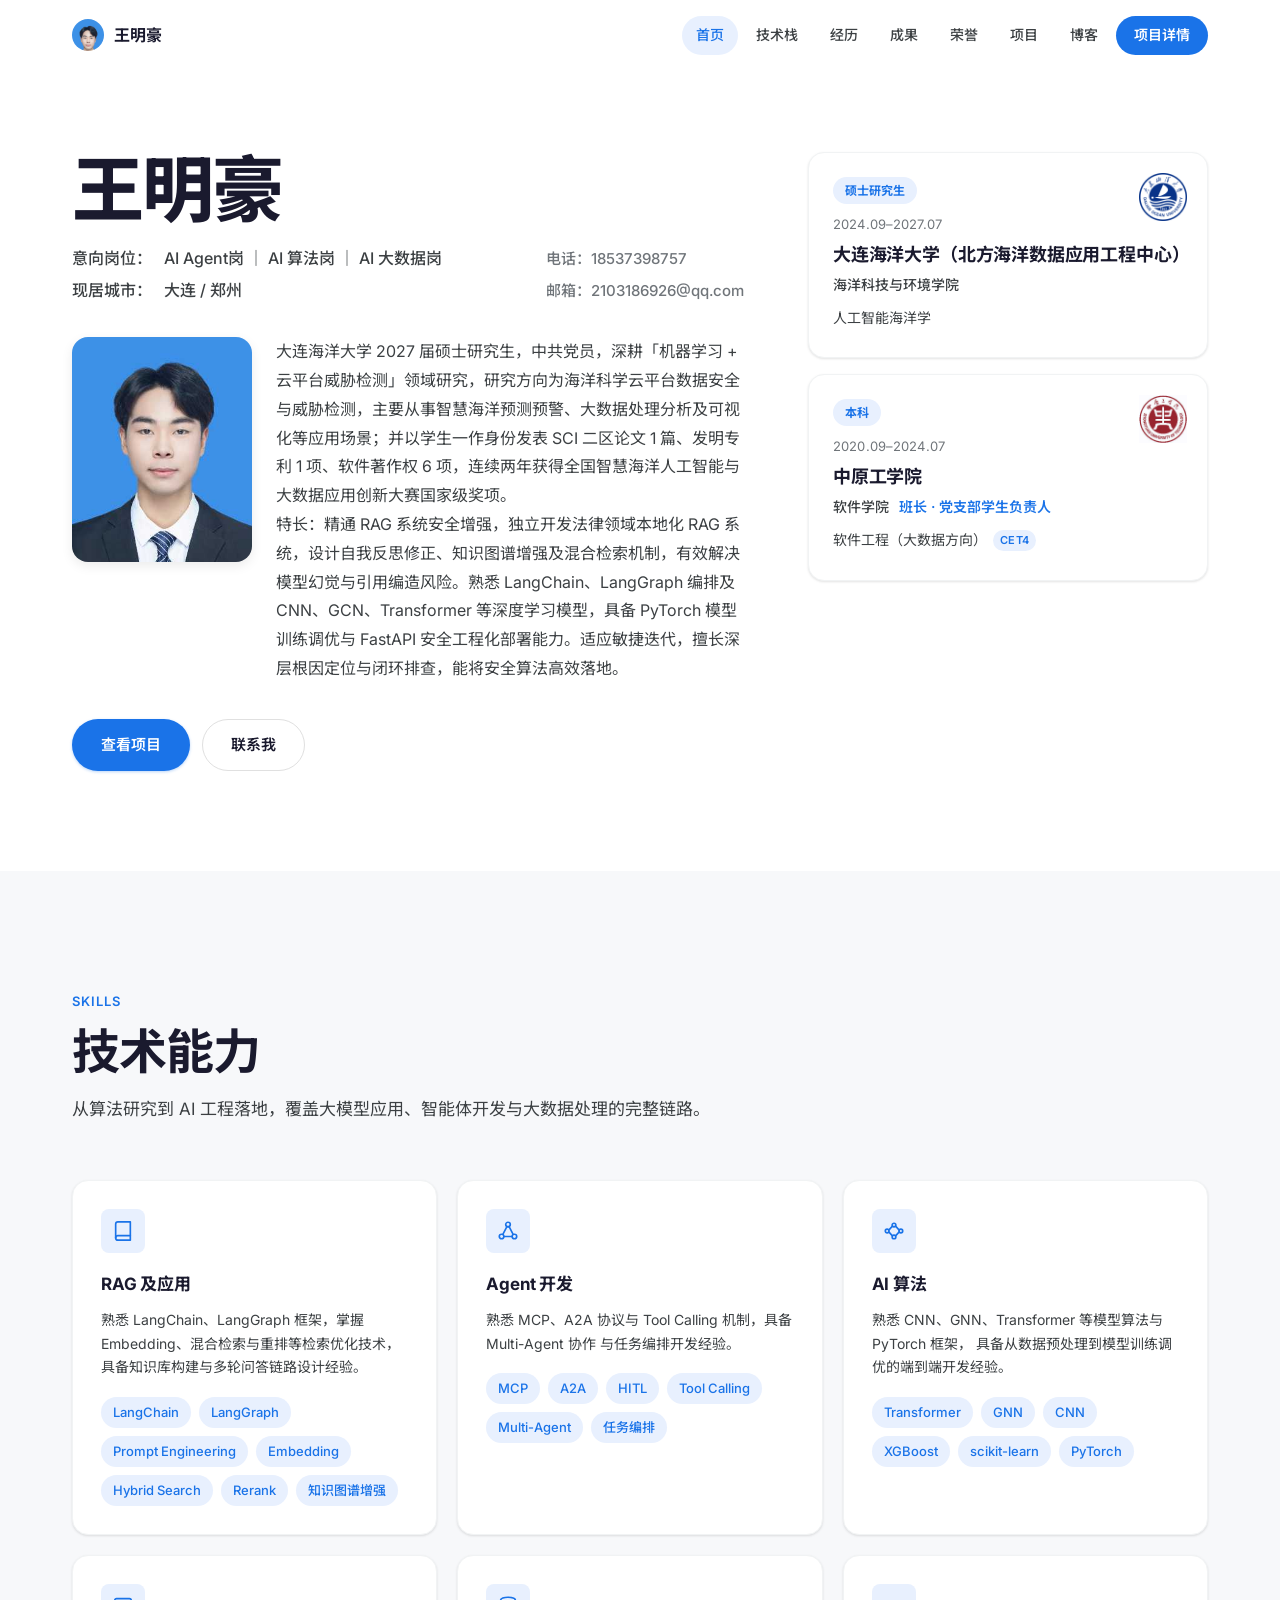
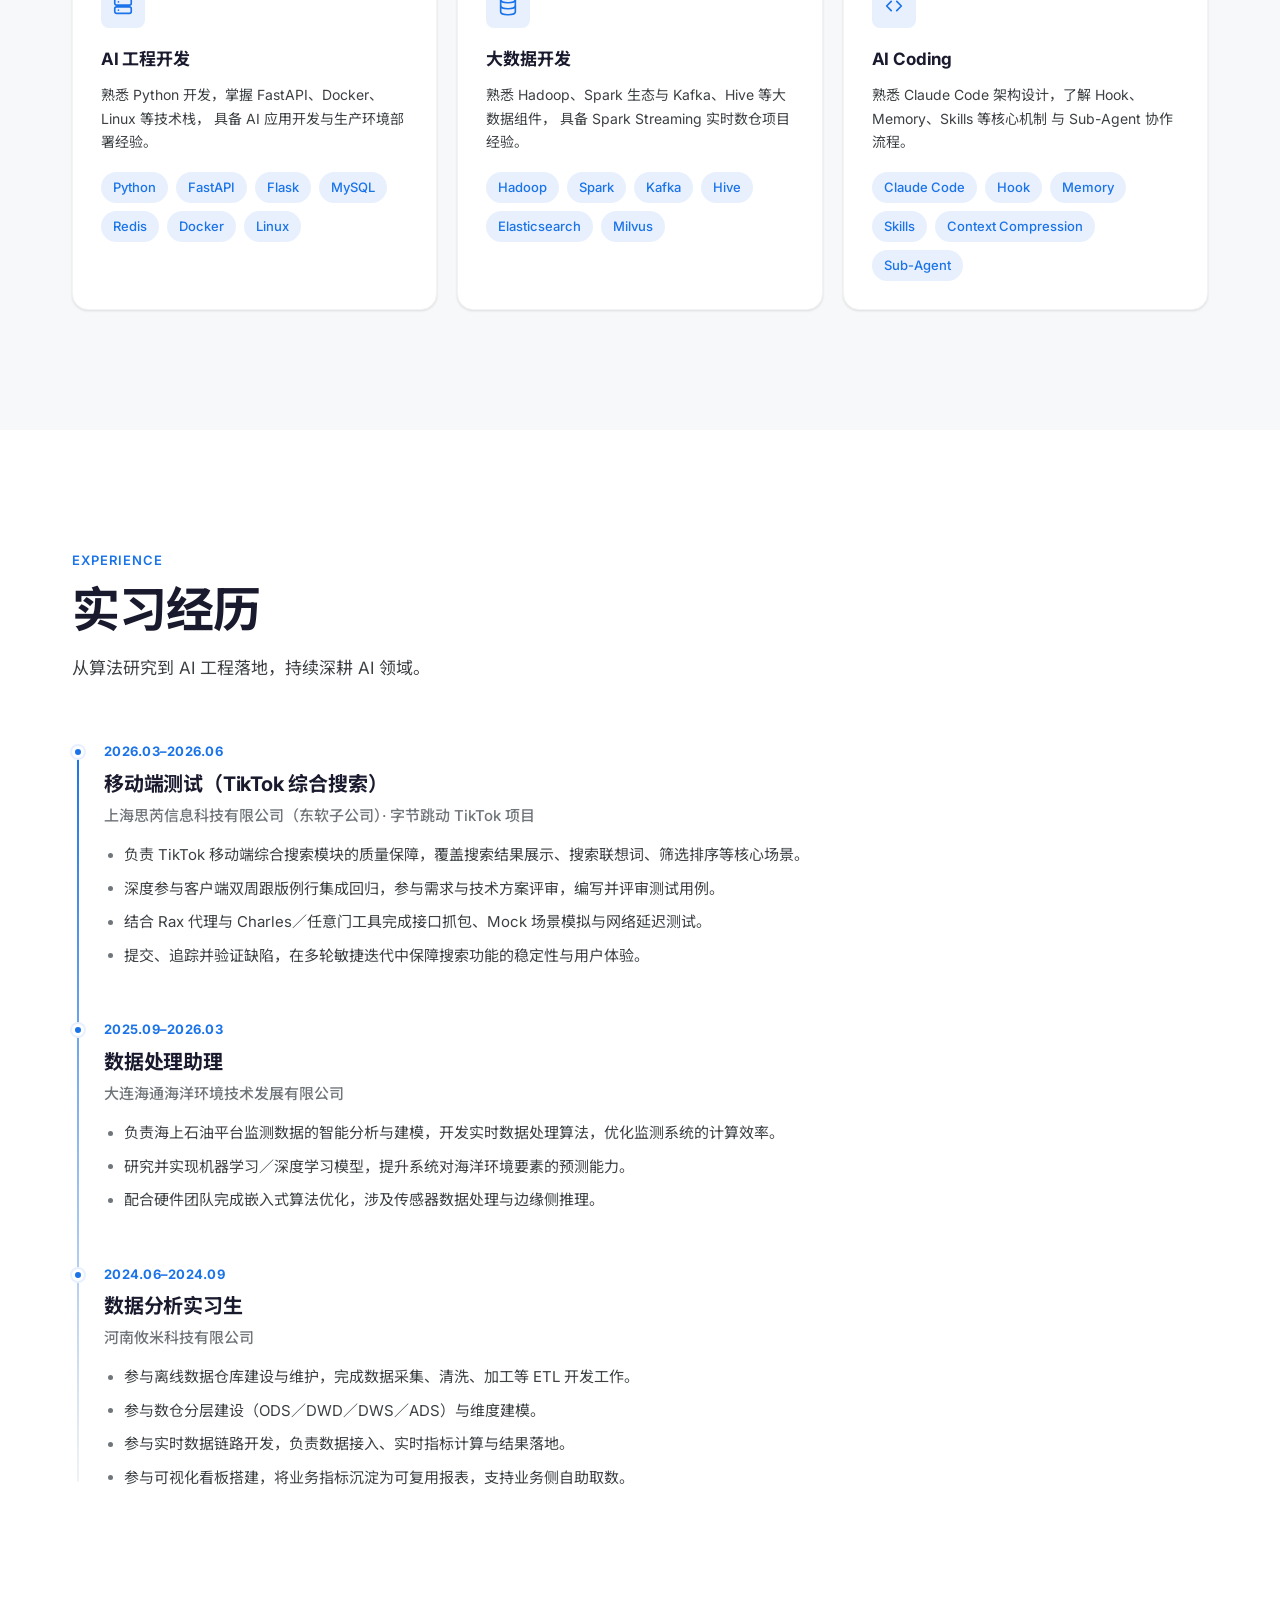
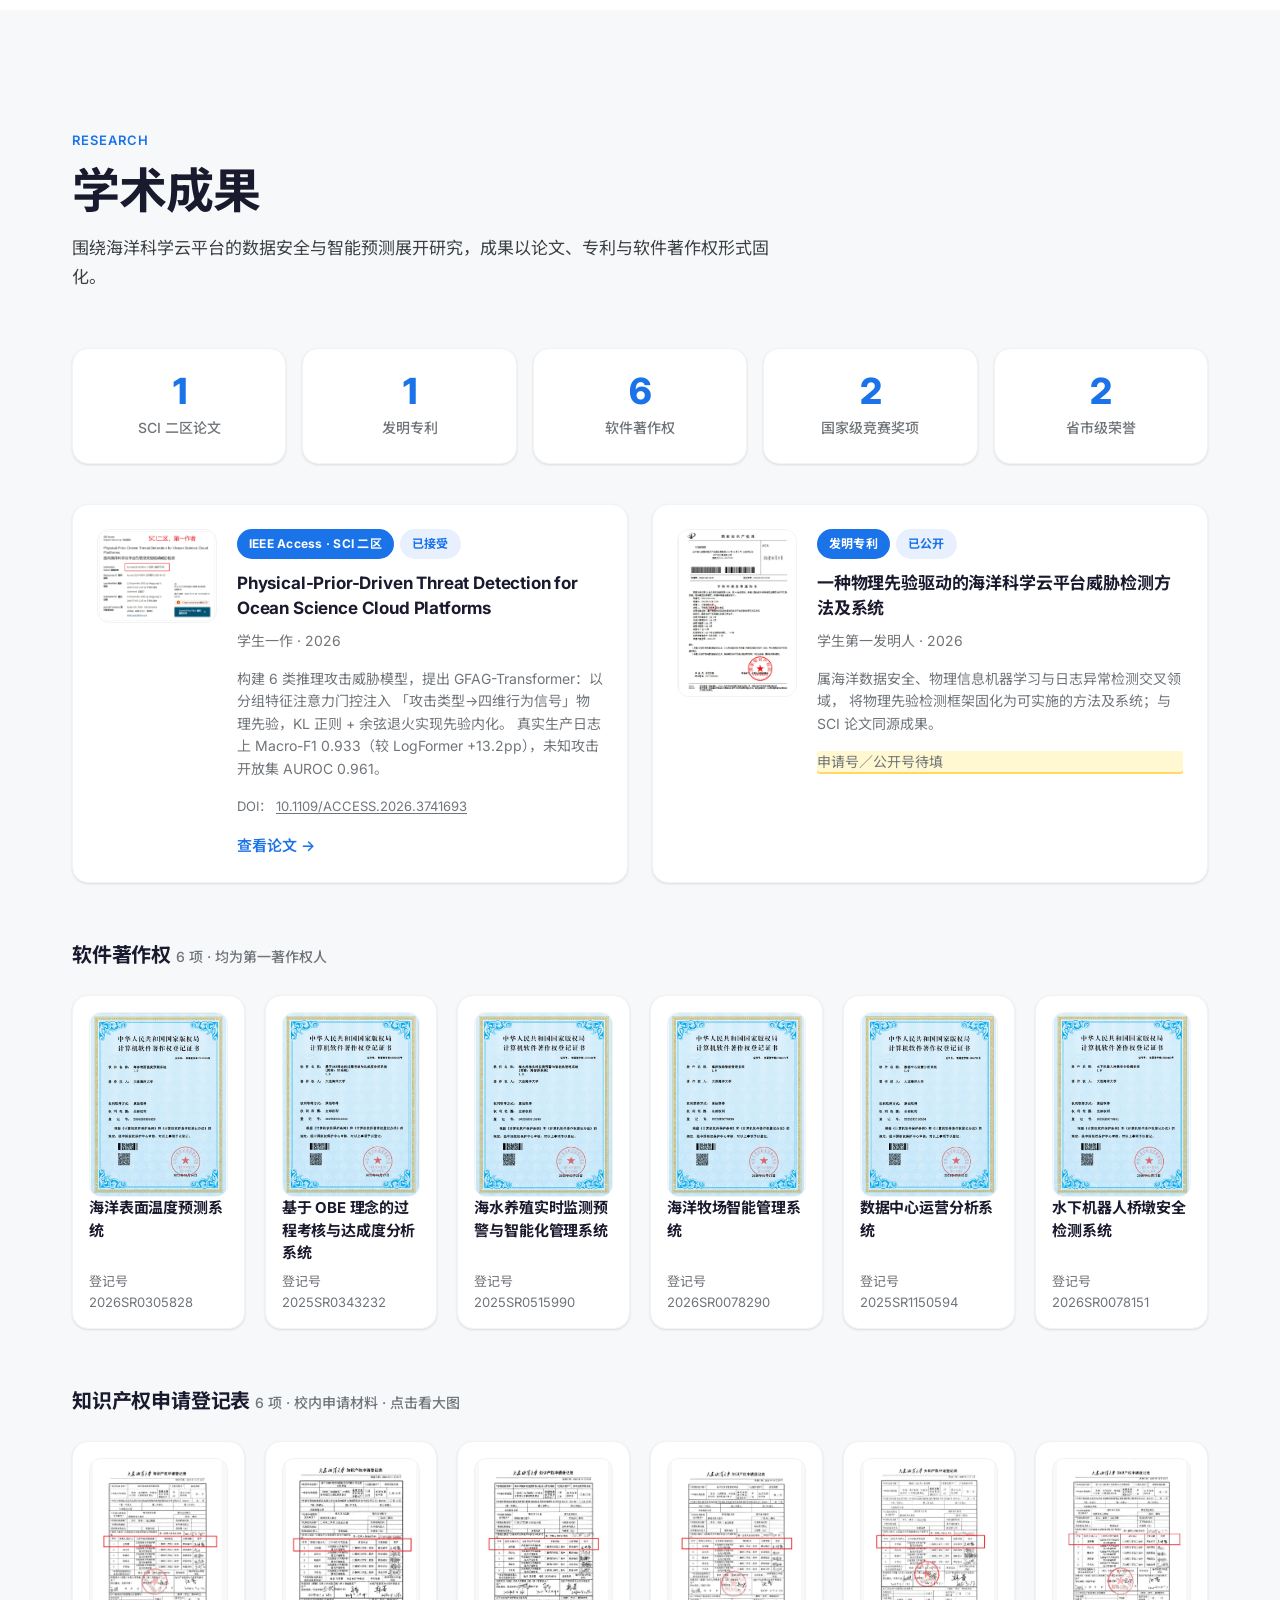
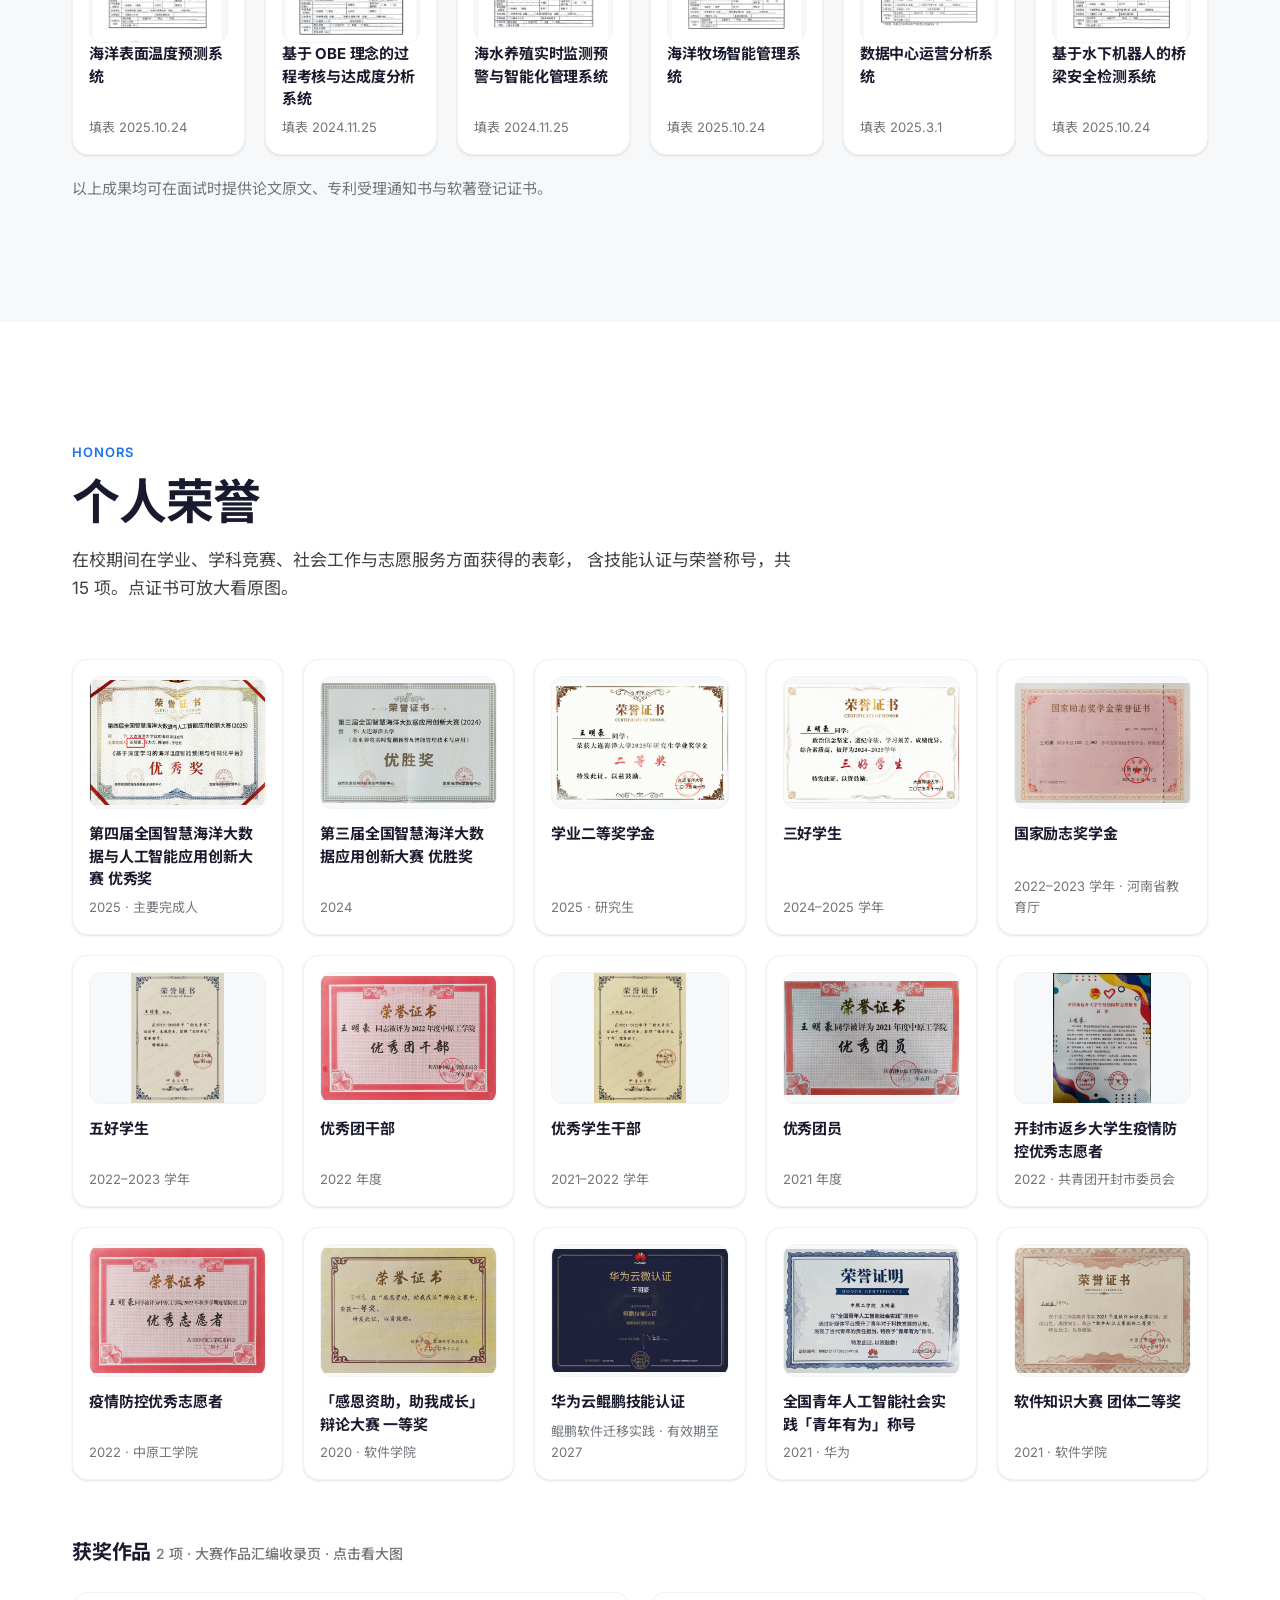
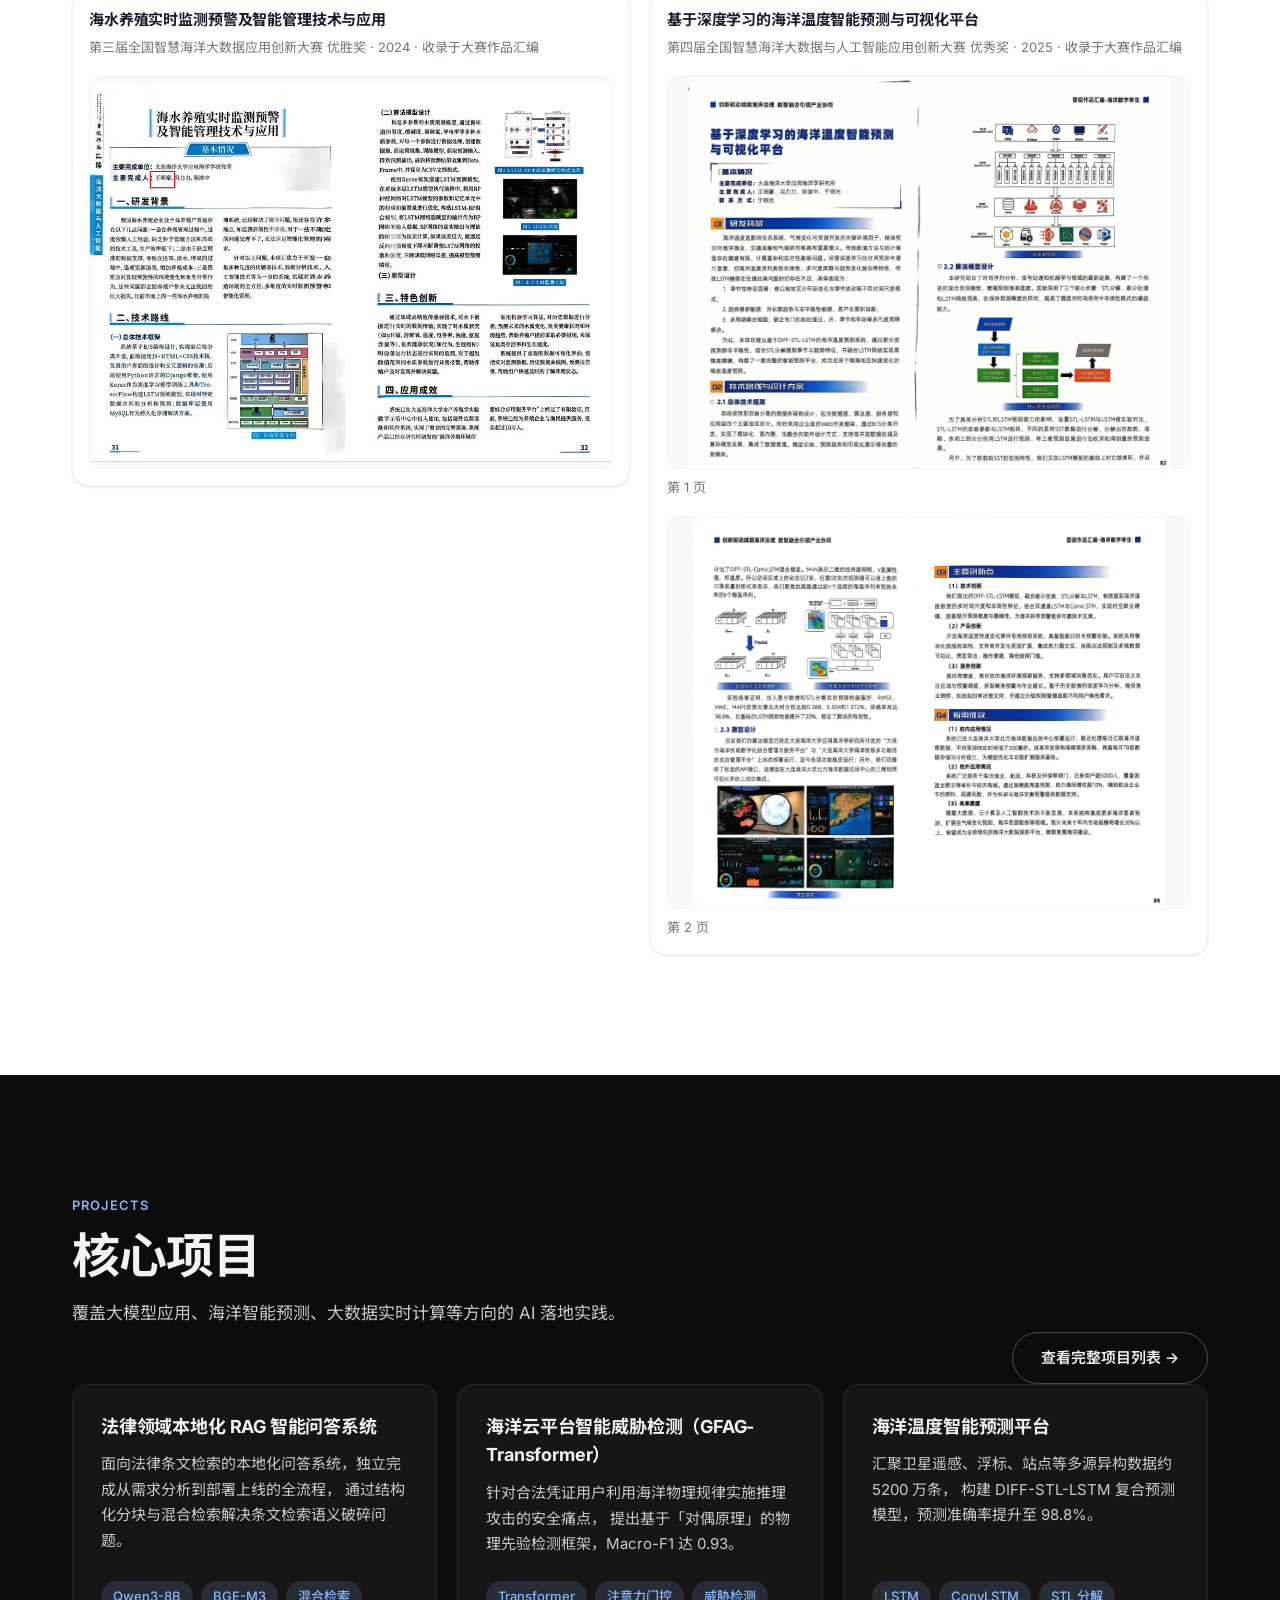
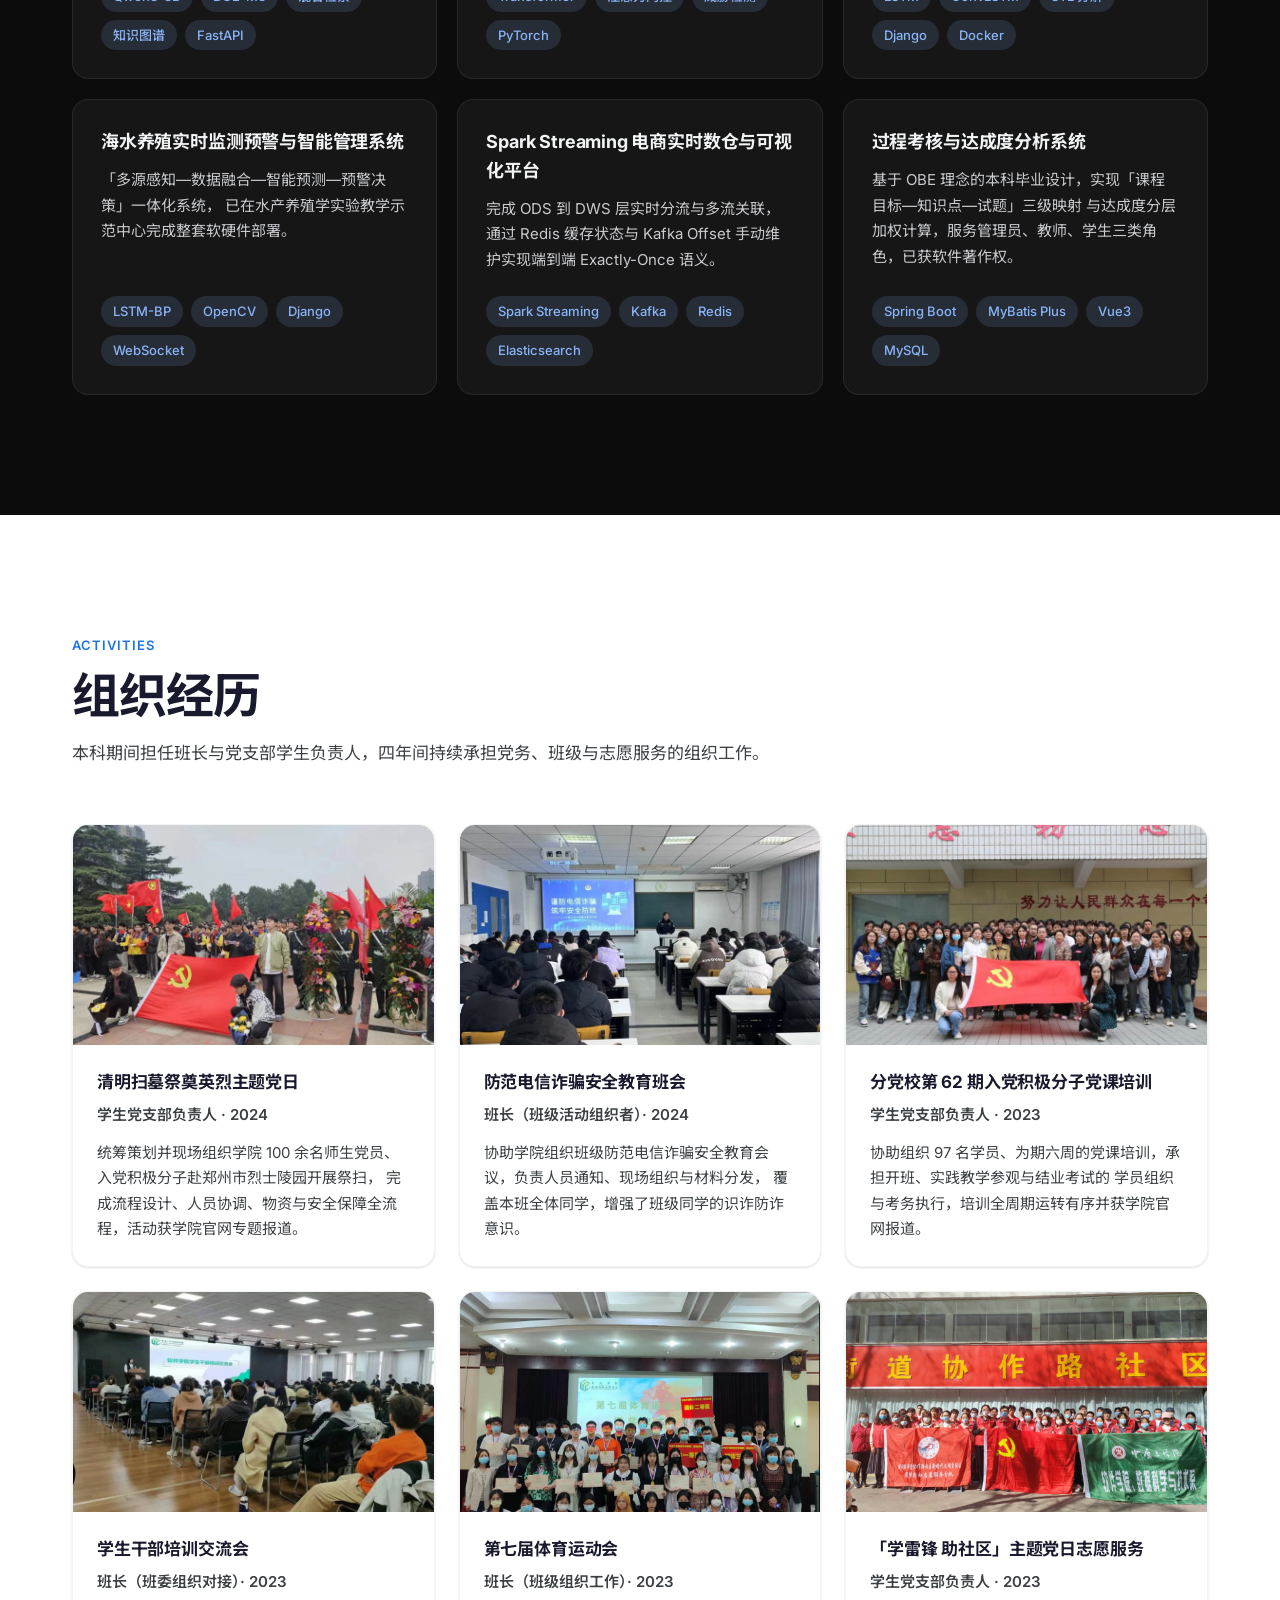
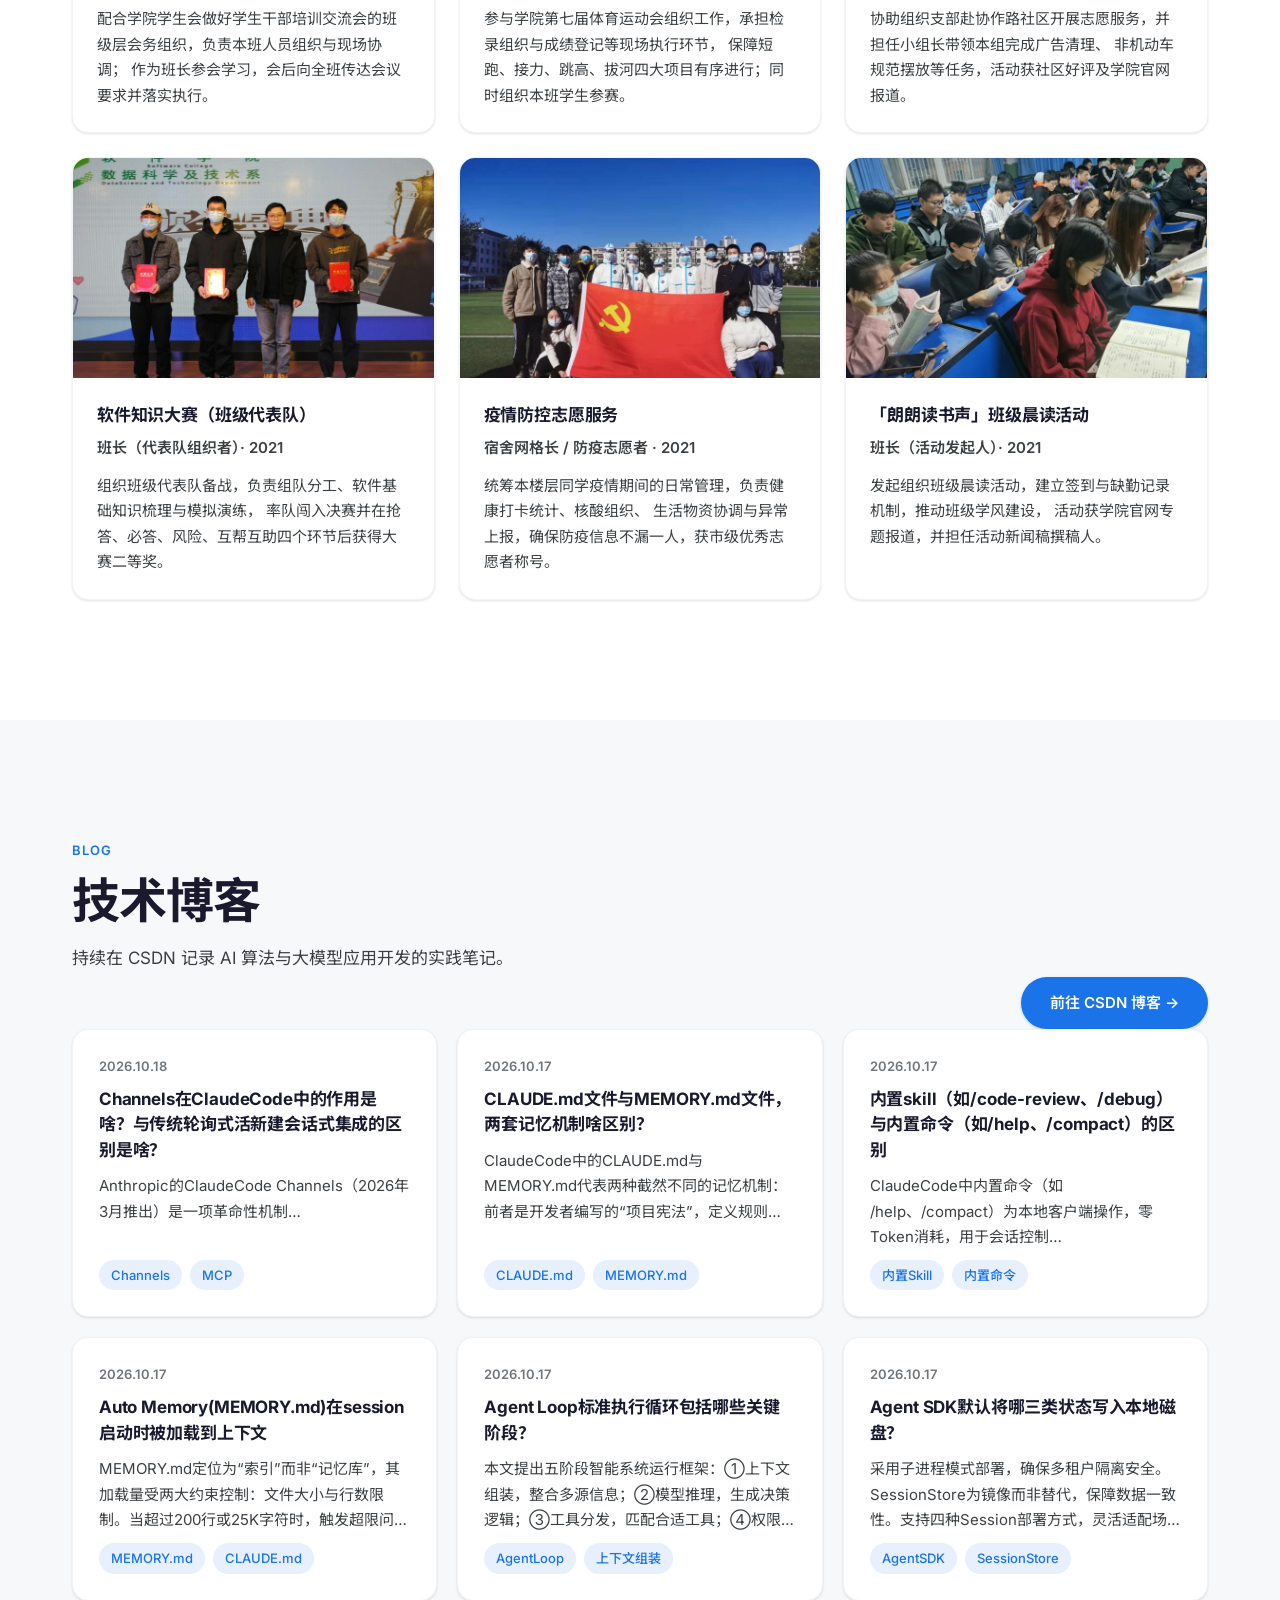
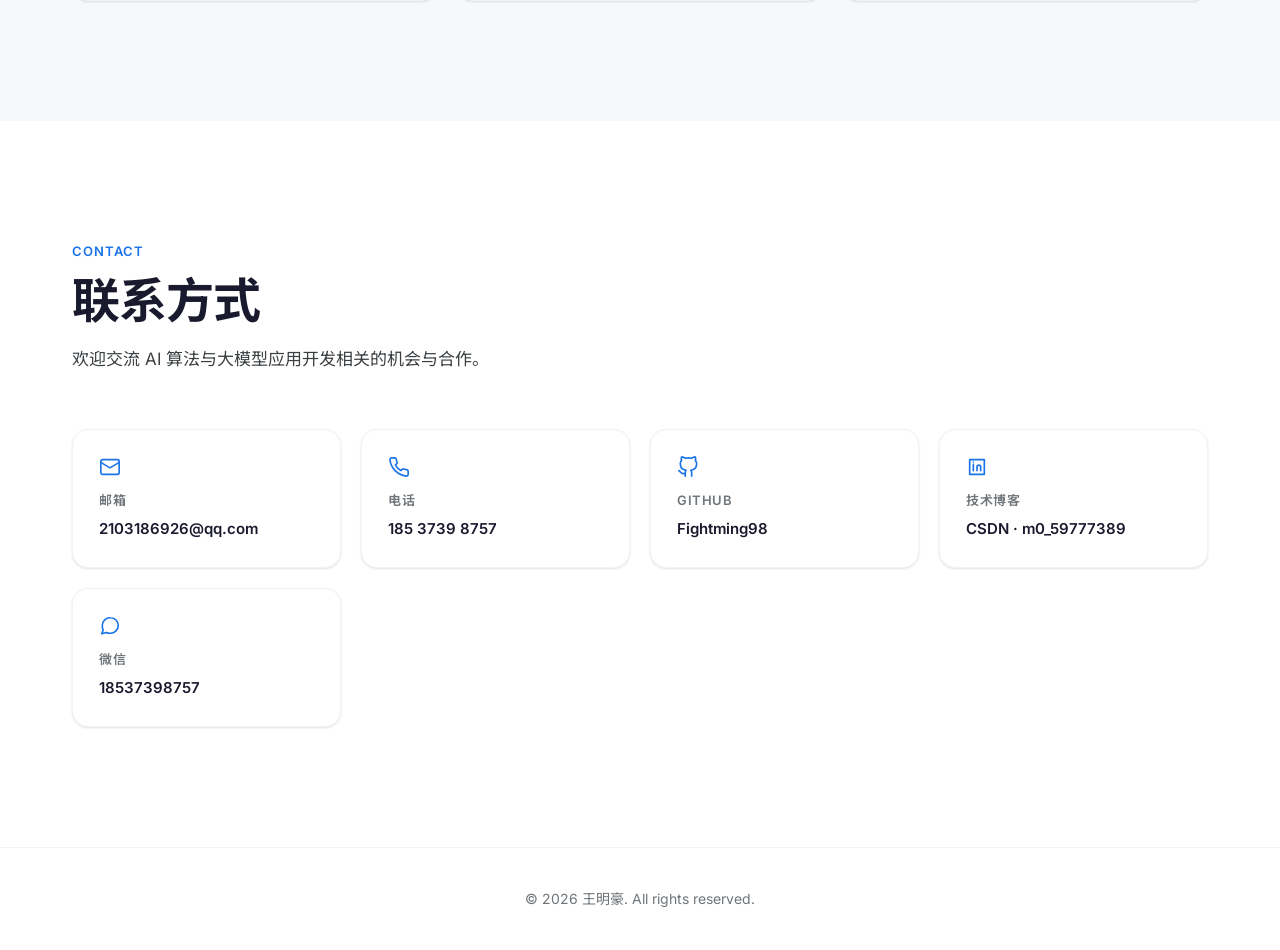
==== commit a69aeb6d: "首屏介绍暂时隐藏学生工作与荣誉一段 本人在 index.html 里把这段注释掉了，保留原文以便随时恢复。 现在首屏只显示「学业与成果」和「特长」两段。  Co-Authored-By: Claude" ====
--- a/index.html
+++ b/index.html
@@ -106,9 +106,9 @@
               <p>
                 大连海洋大学 2027 届硕士研究生，中共党员，深耕「机器学习 + 云平台威胁检测」领域研究，研究方向为海洋科学云平台数据安全与威胁检测，主要从事智慧海洋预测预警、大数据处理分析及可视化等应用场景；并以学生一作身份发表 SCI 二区论文 1 篇、发明专利 1 项、软件著作权 6 项，连续两年获得全国智慧海洋人工智能与大数据应用创新大赛国家级奖项。
               </p>
-              <p>
+              <!-- <p>
                 在校期间担任大学班长与党支部学生负责人，荣获华为云鲲鹏技能认证，多次获得国家励志奖学金，学业奖学金，三好学生，五好学生，优秀班干，优秀团干，辩论赛一等奖，市级优秀志愿者和疫情优秀工作者等 10 余项荣誉称号。
-              </p>
+              </p> -->
               <p>
                 特长：精通 RAG 系统安全增强，独立开发法律领域本地化 RAG 系统，设计自我反思修正、知识图谱增强及混合检索机制，有效解决模型幻觉与引用编造风险。熟悉 LangChain、LangGraph 编排及 CNN、GCN、Transformer 等深度学习模型，具备 PyTorch 模型训练调优与 FastAPI 安全工程化部署能力。适应敏捷迭代，擅长深层根因定位与闭环排查，能将安全算法高效落地。
               </p>
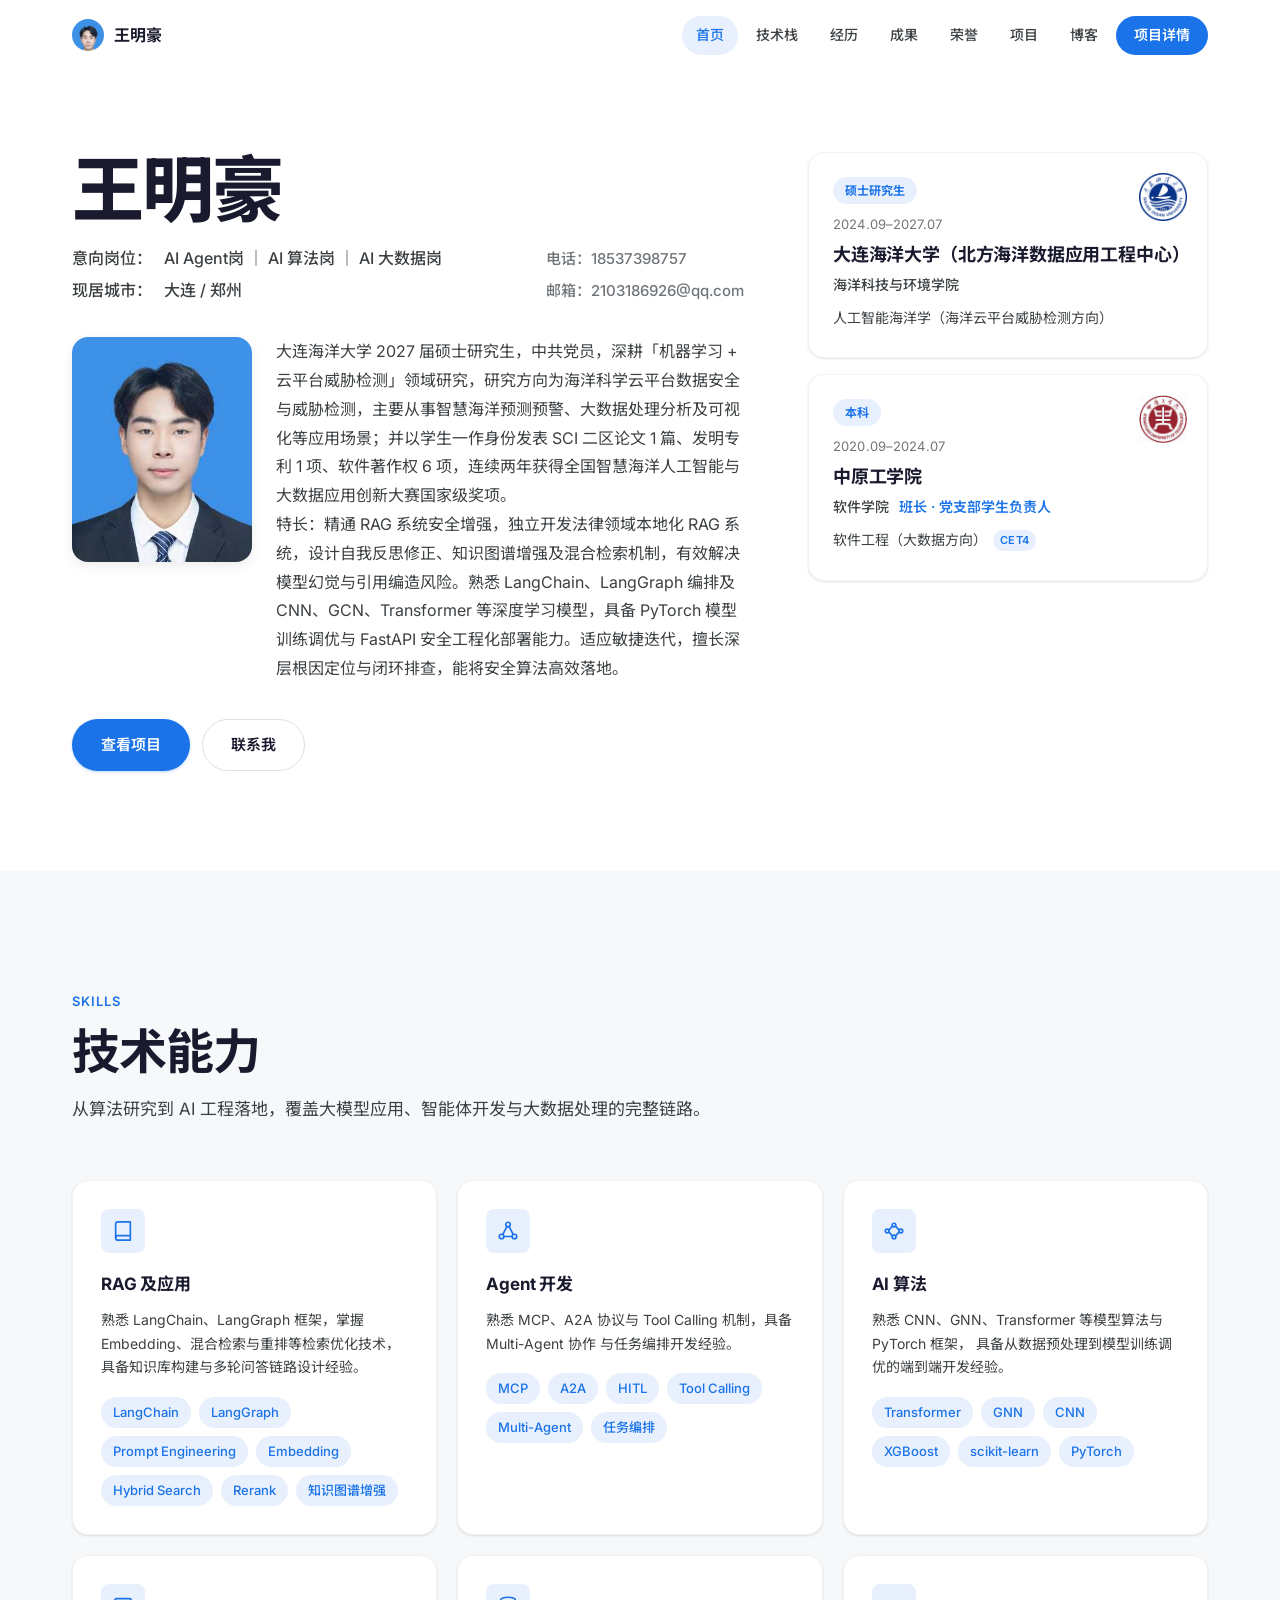
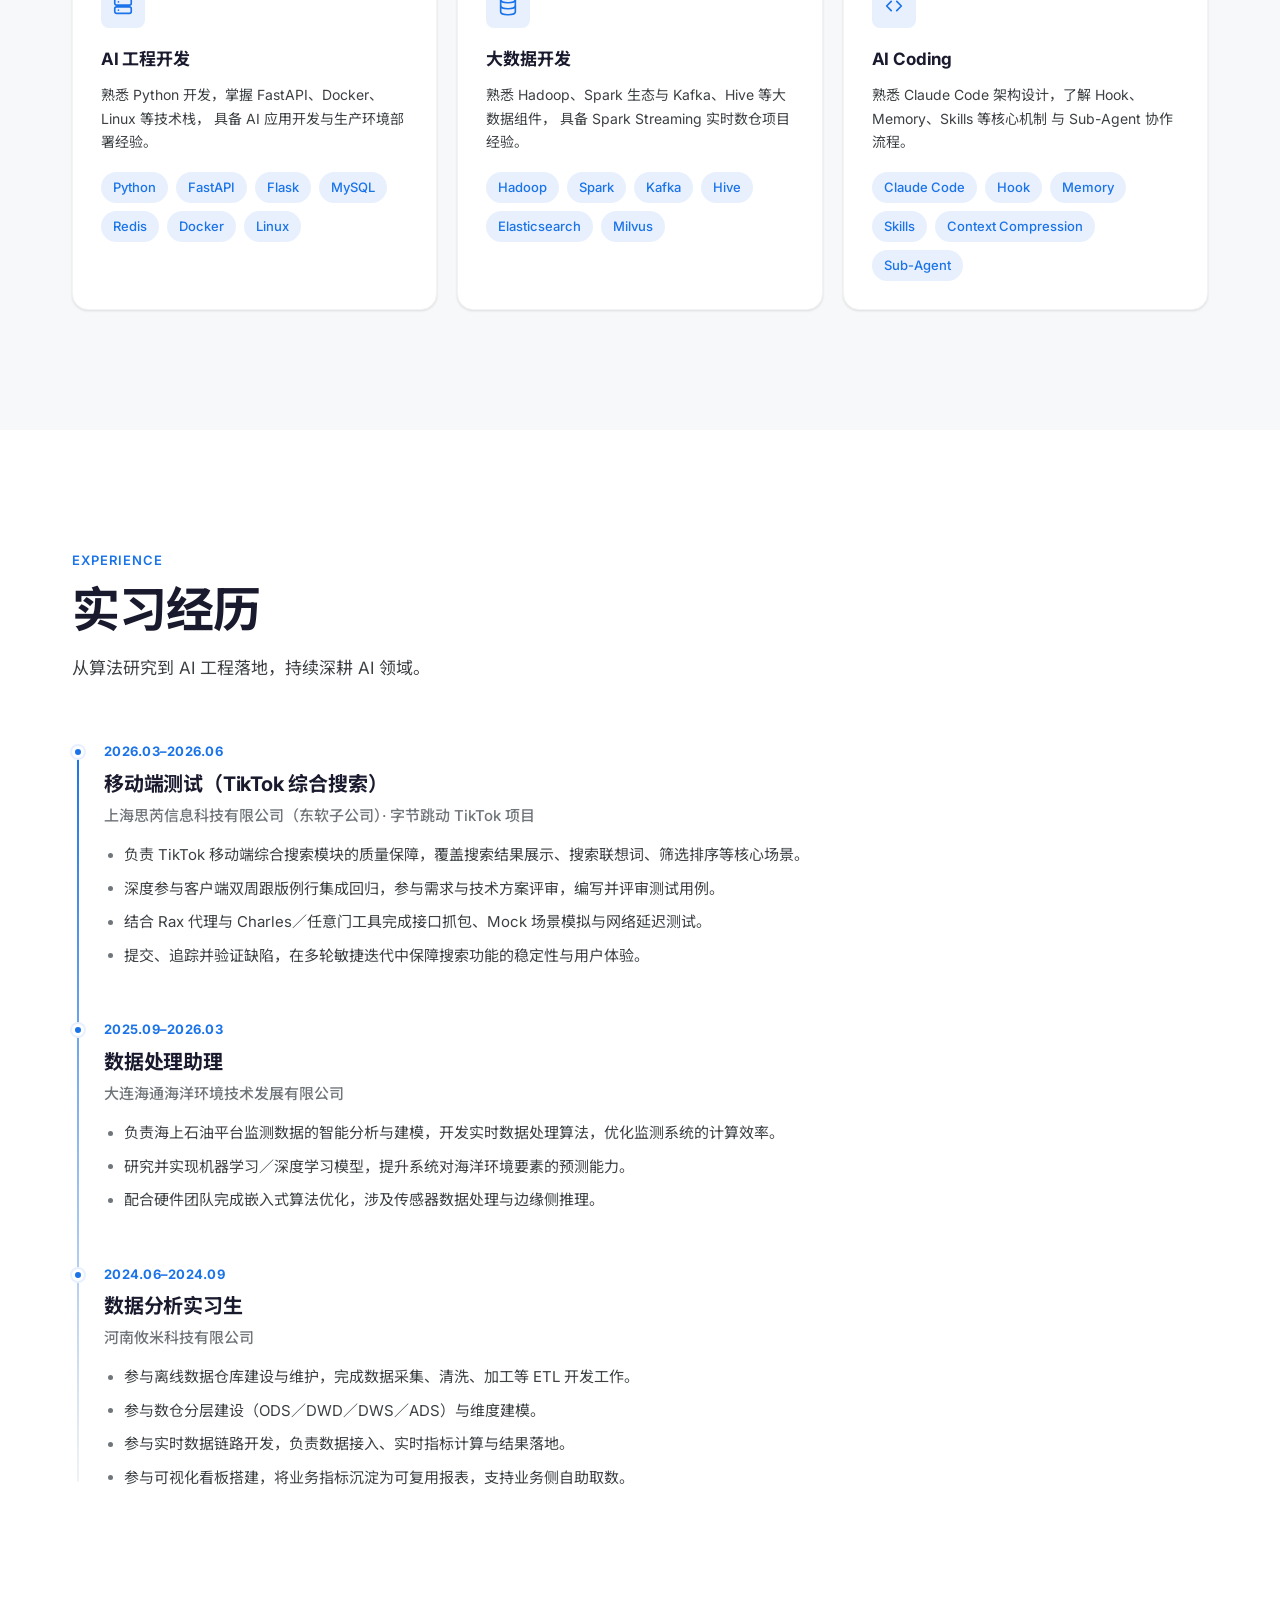
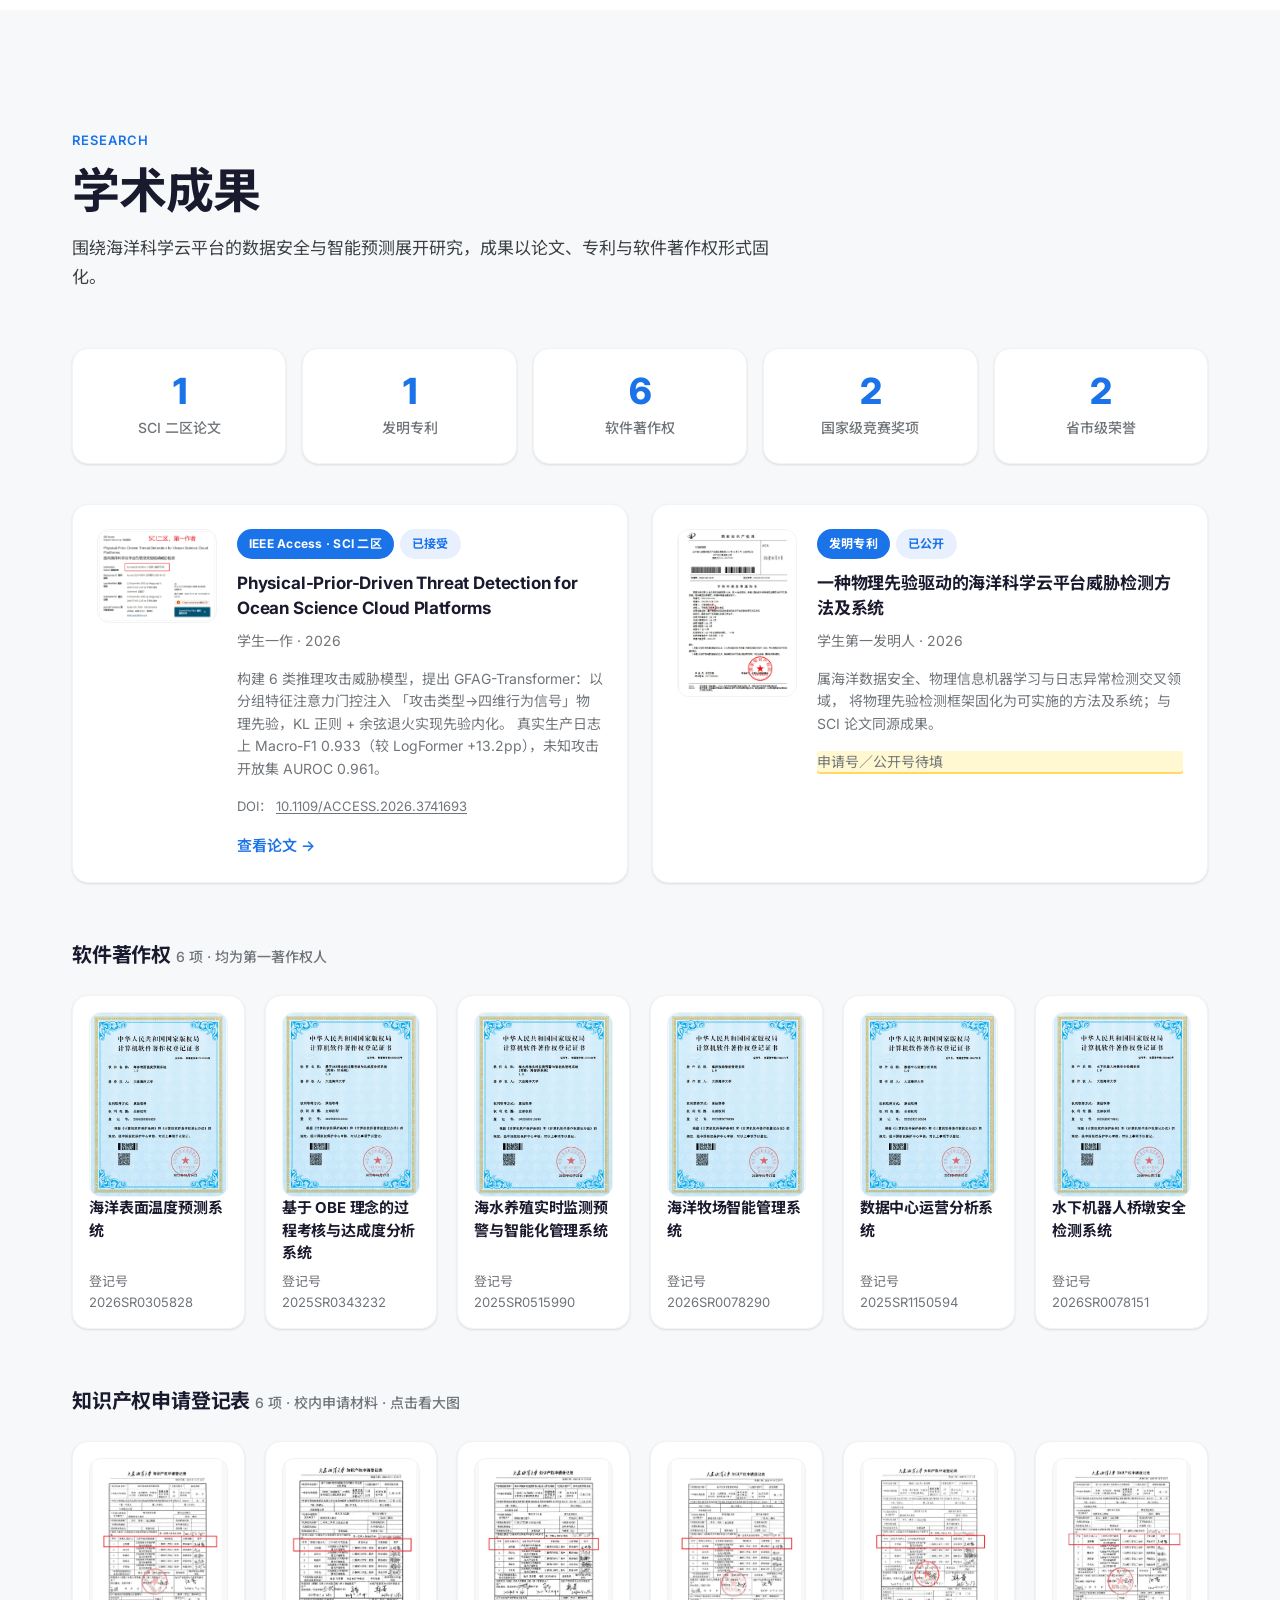
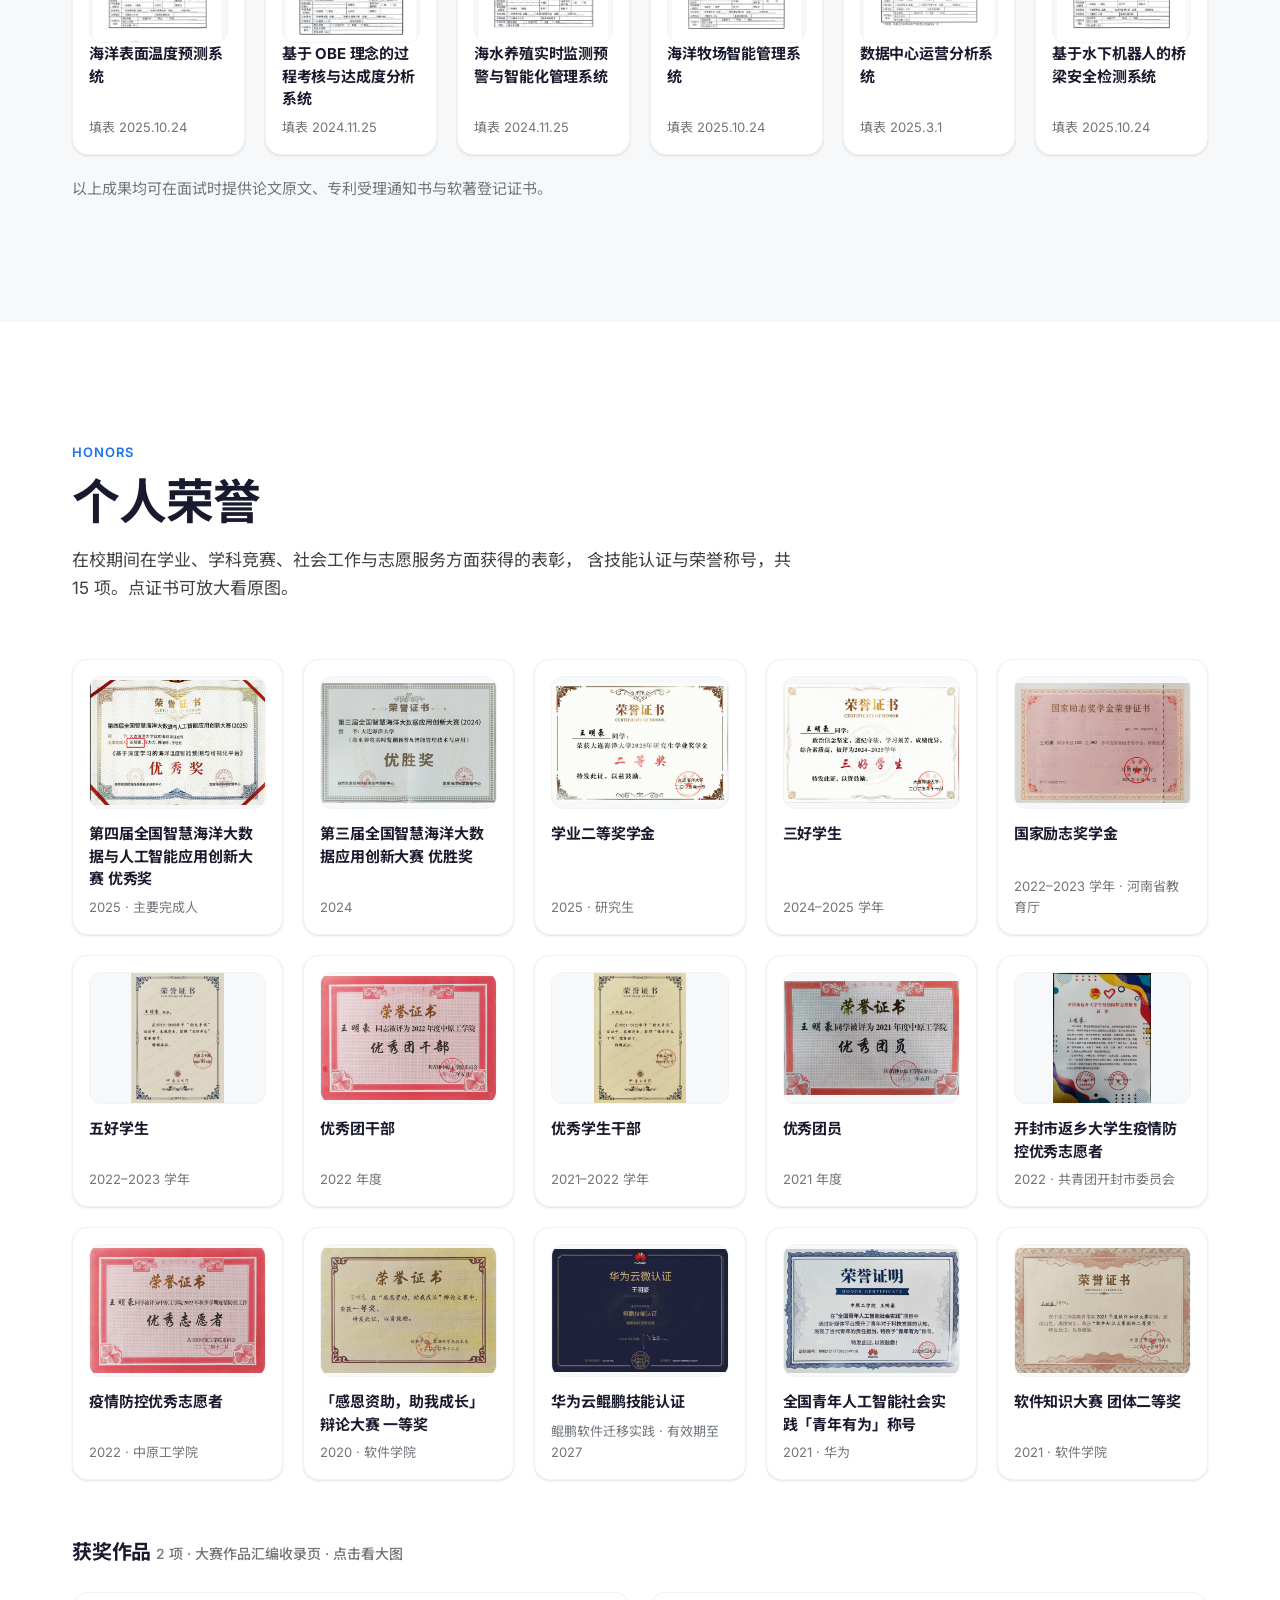
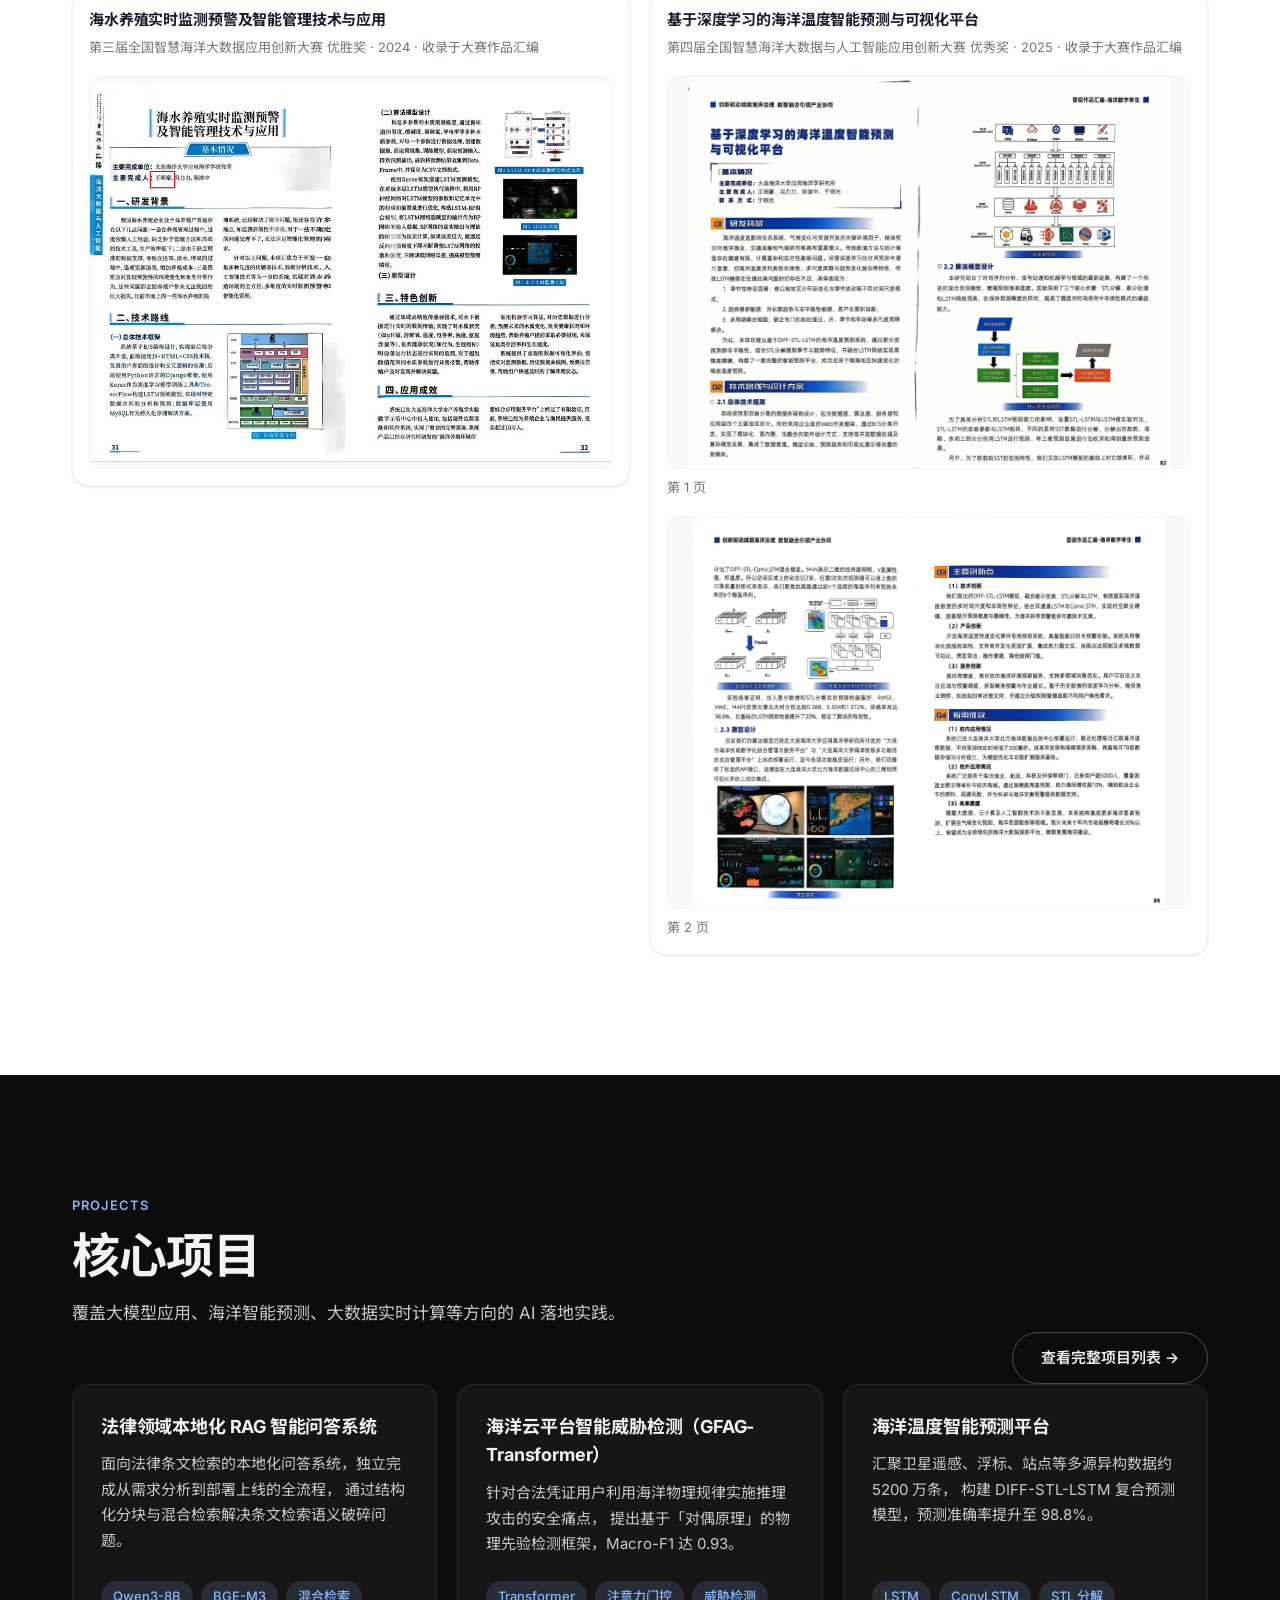
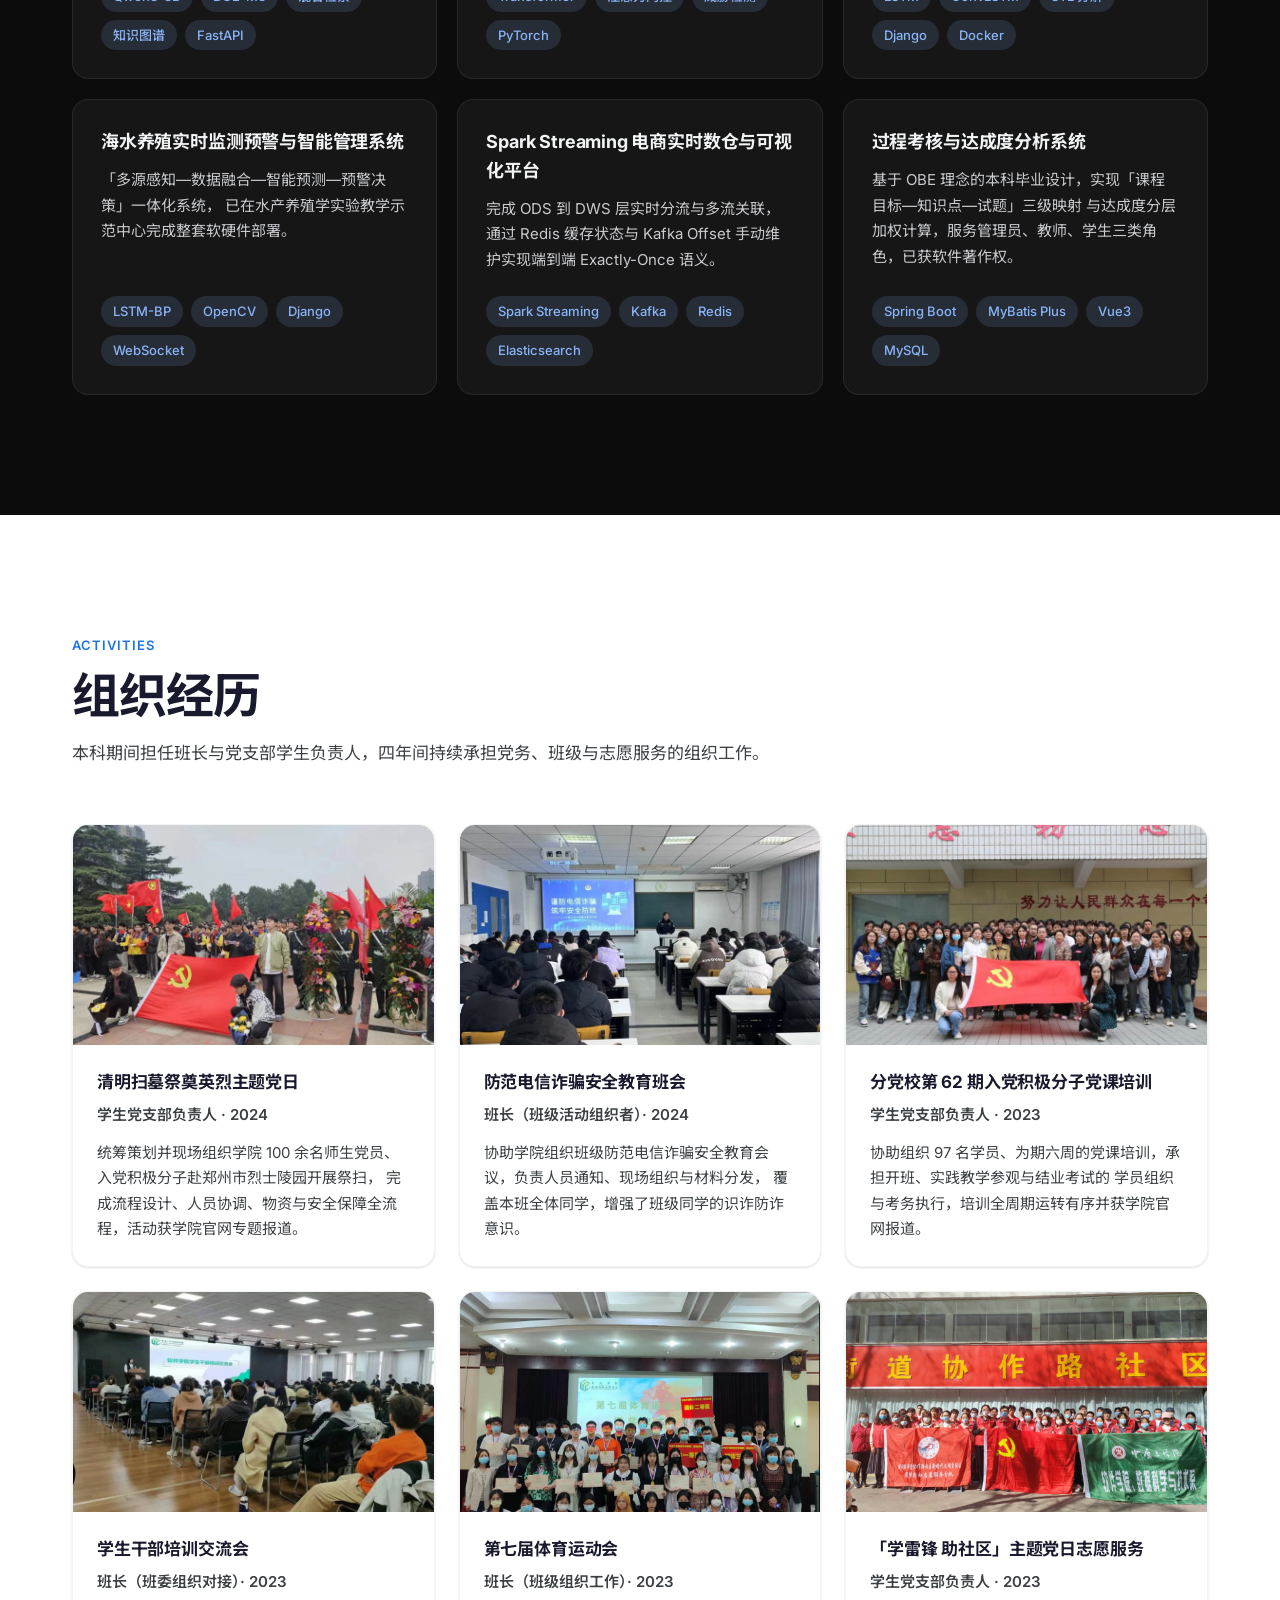
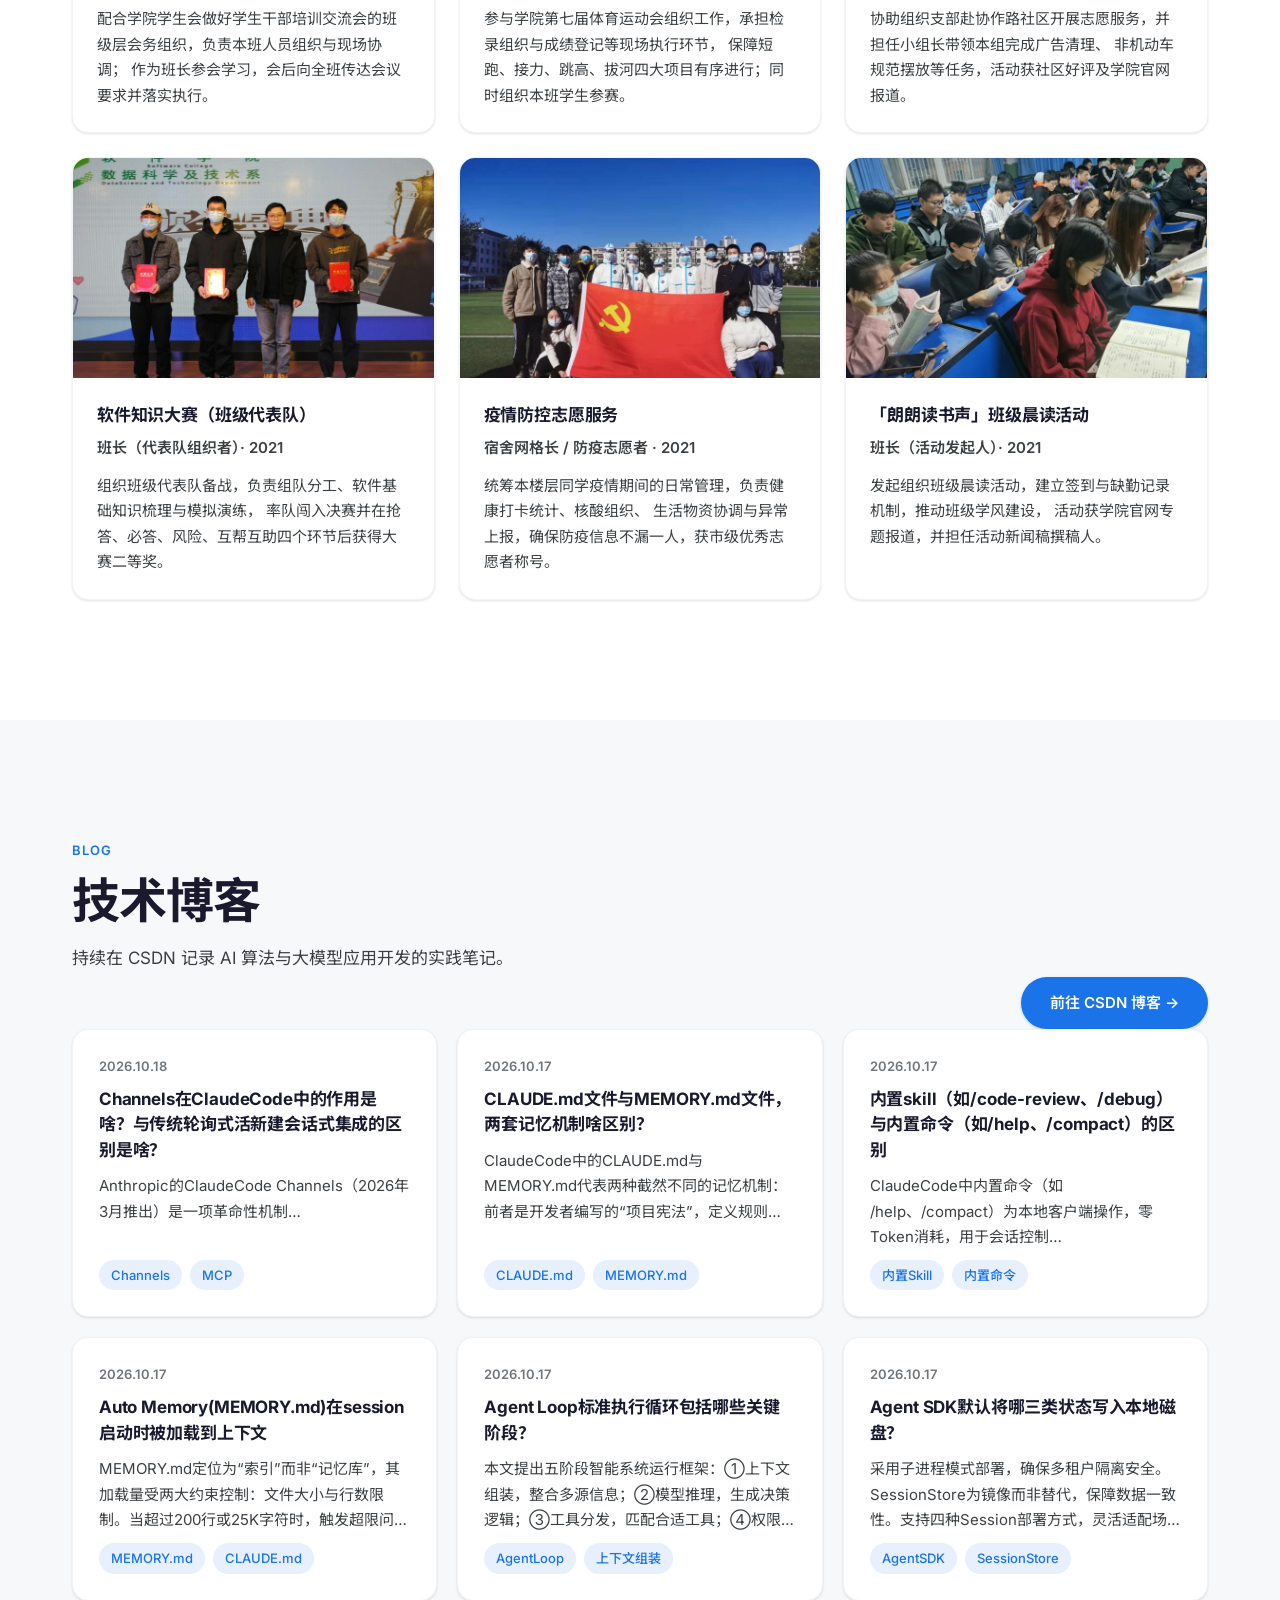
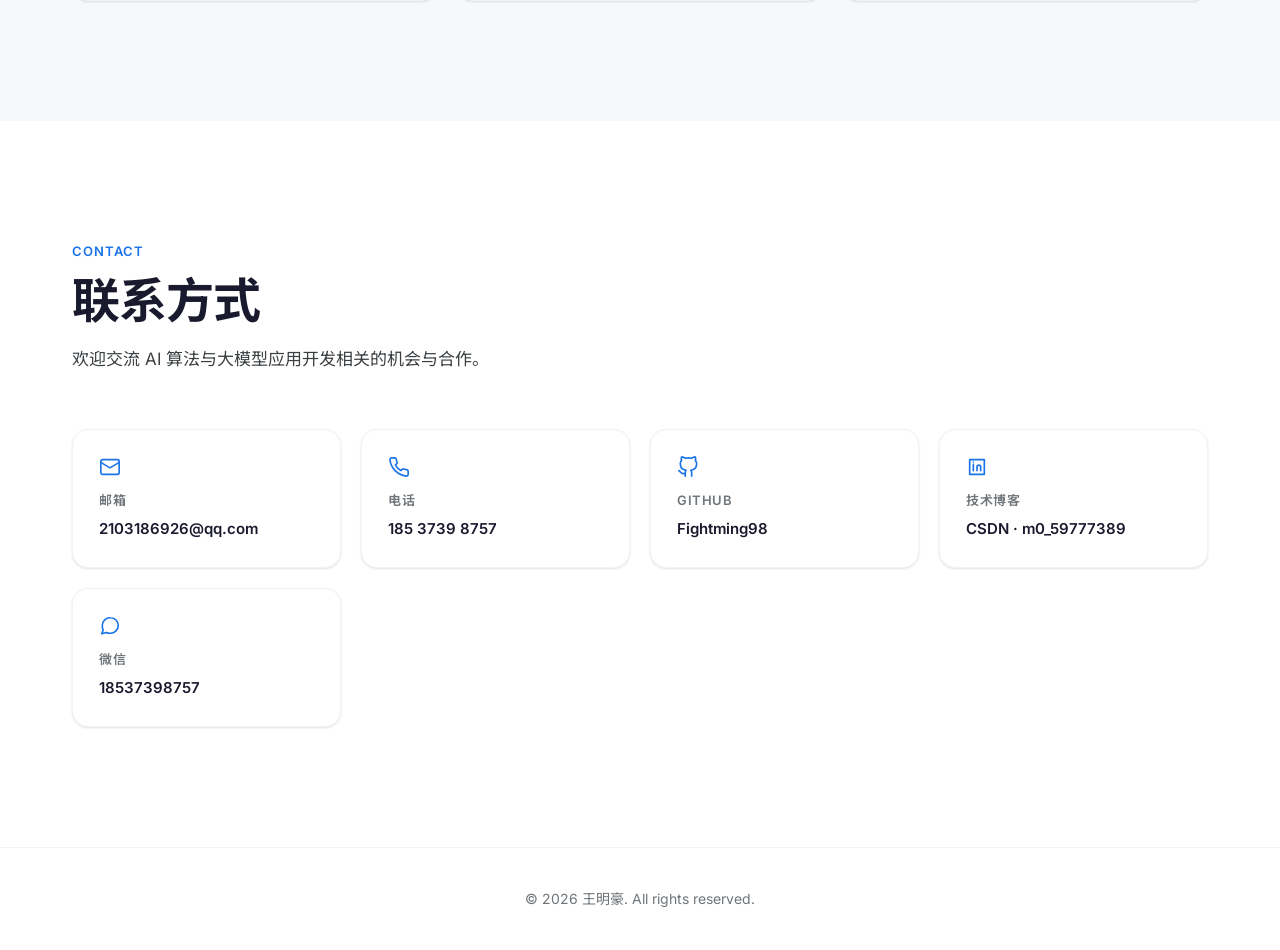
==== commit 80664ace: "学历卡专业名补上研究方向 「人工智能海洋学」→「人工智能海洋学（海洋云平台威胁检测方向）」， 与首屏介绍的表述对应。  Co-Authored-By: Claude Code <noreply@ant" ====
--- a/index.html
+++ b/index.html
@@ -134,7 +134,7 @@
             <p class="edu-date">2024.09–2027.07</p>
             <h3>大连海洋大学（北方海洋数据应用工程中心）</h3>
             <h4>海洋科技与环境学院</h4>
-            <p class="edu-major">人工智能海洋学</p>
+            <p class="edu-major">人工智能海洋学（海洋云平台威胁检测方向）</p>
           </div>
 
           <div class="edu-card reveal">
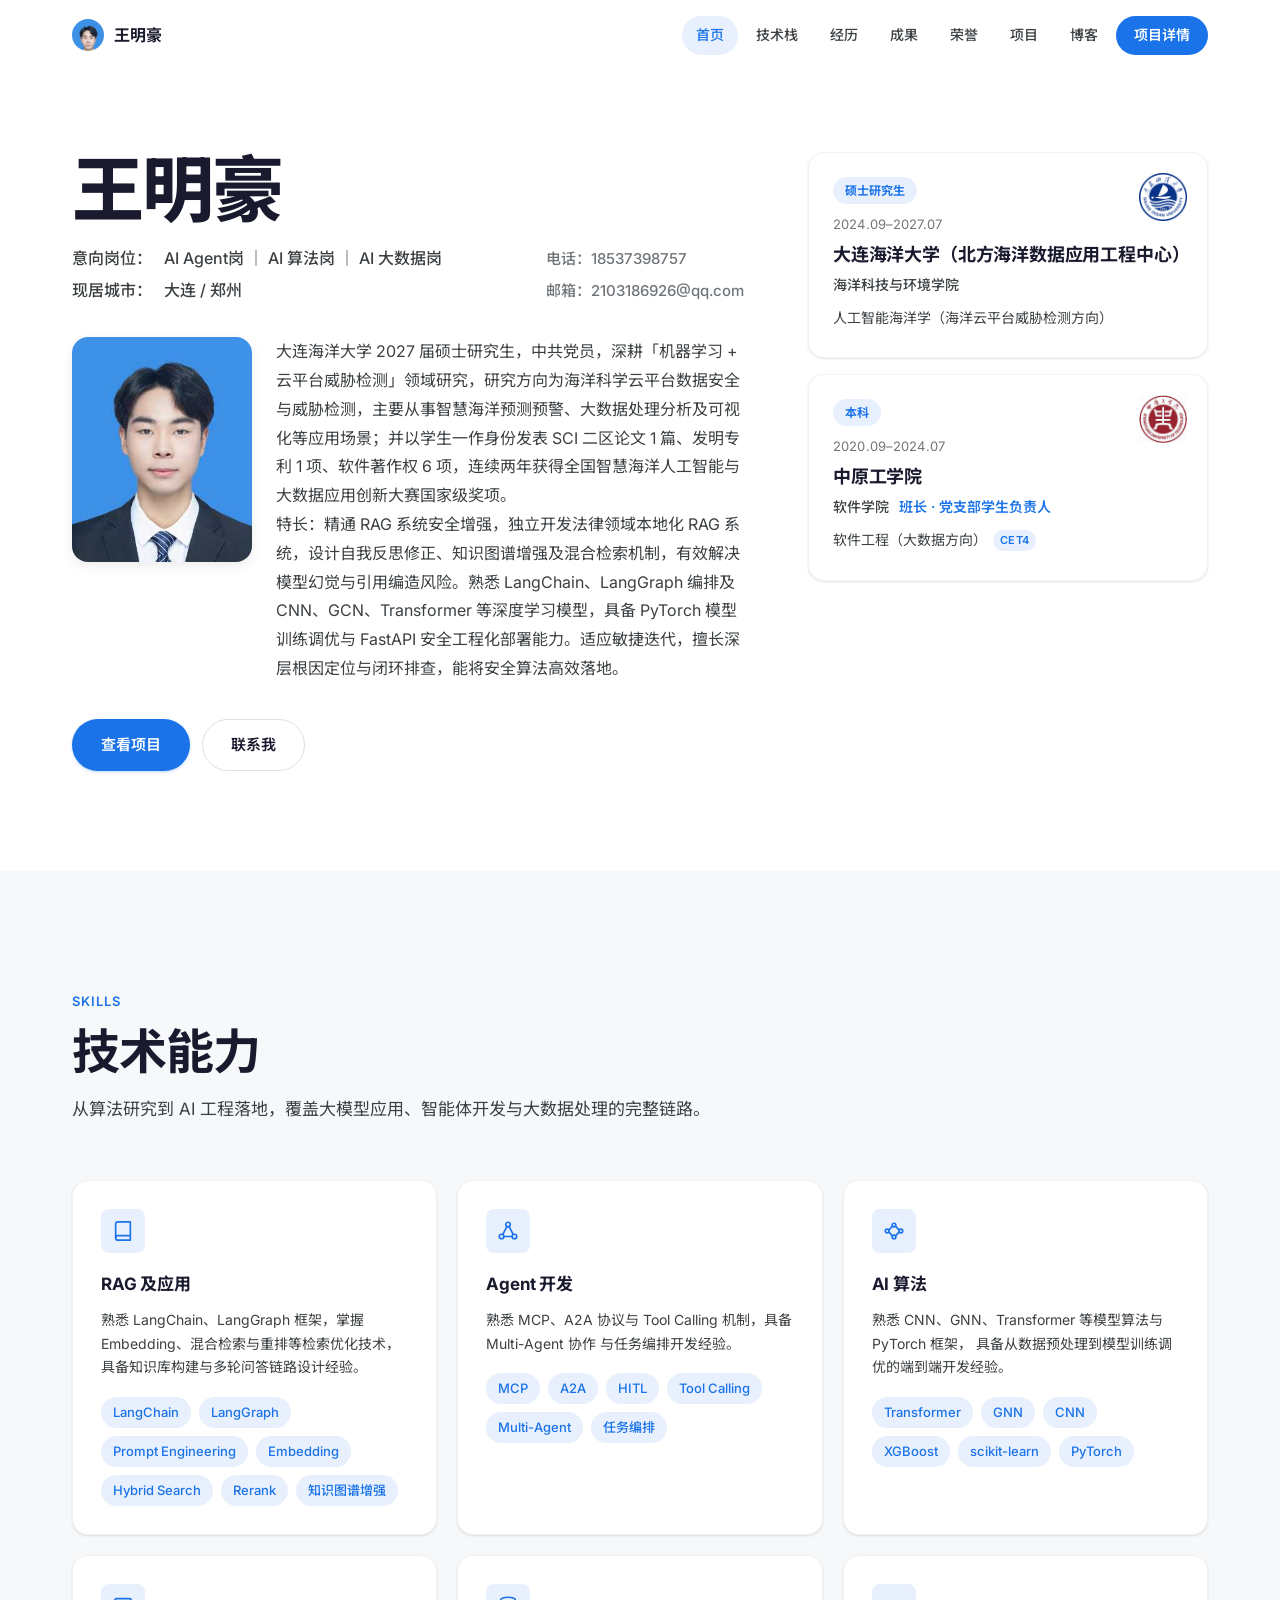
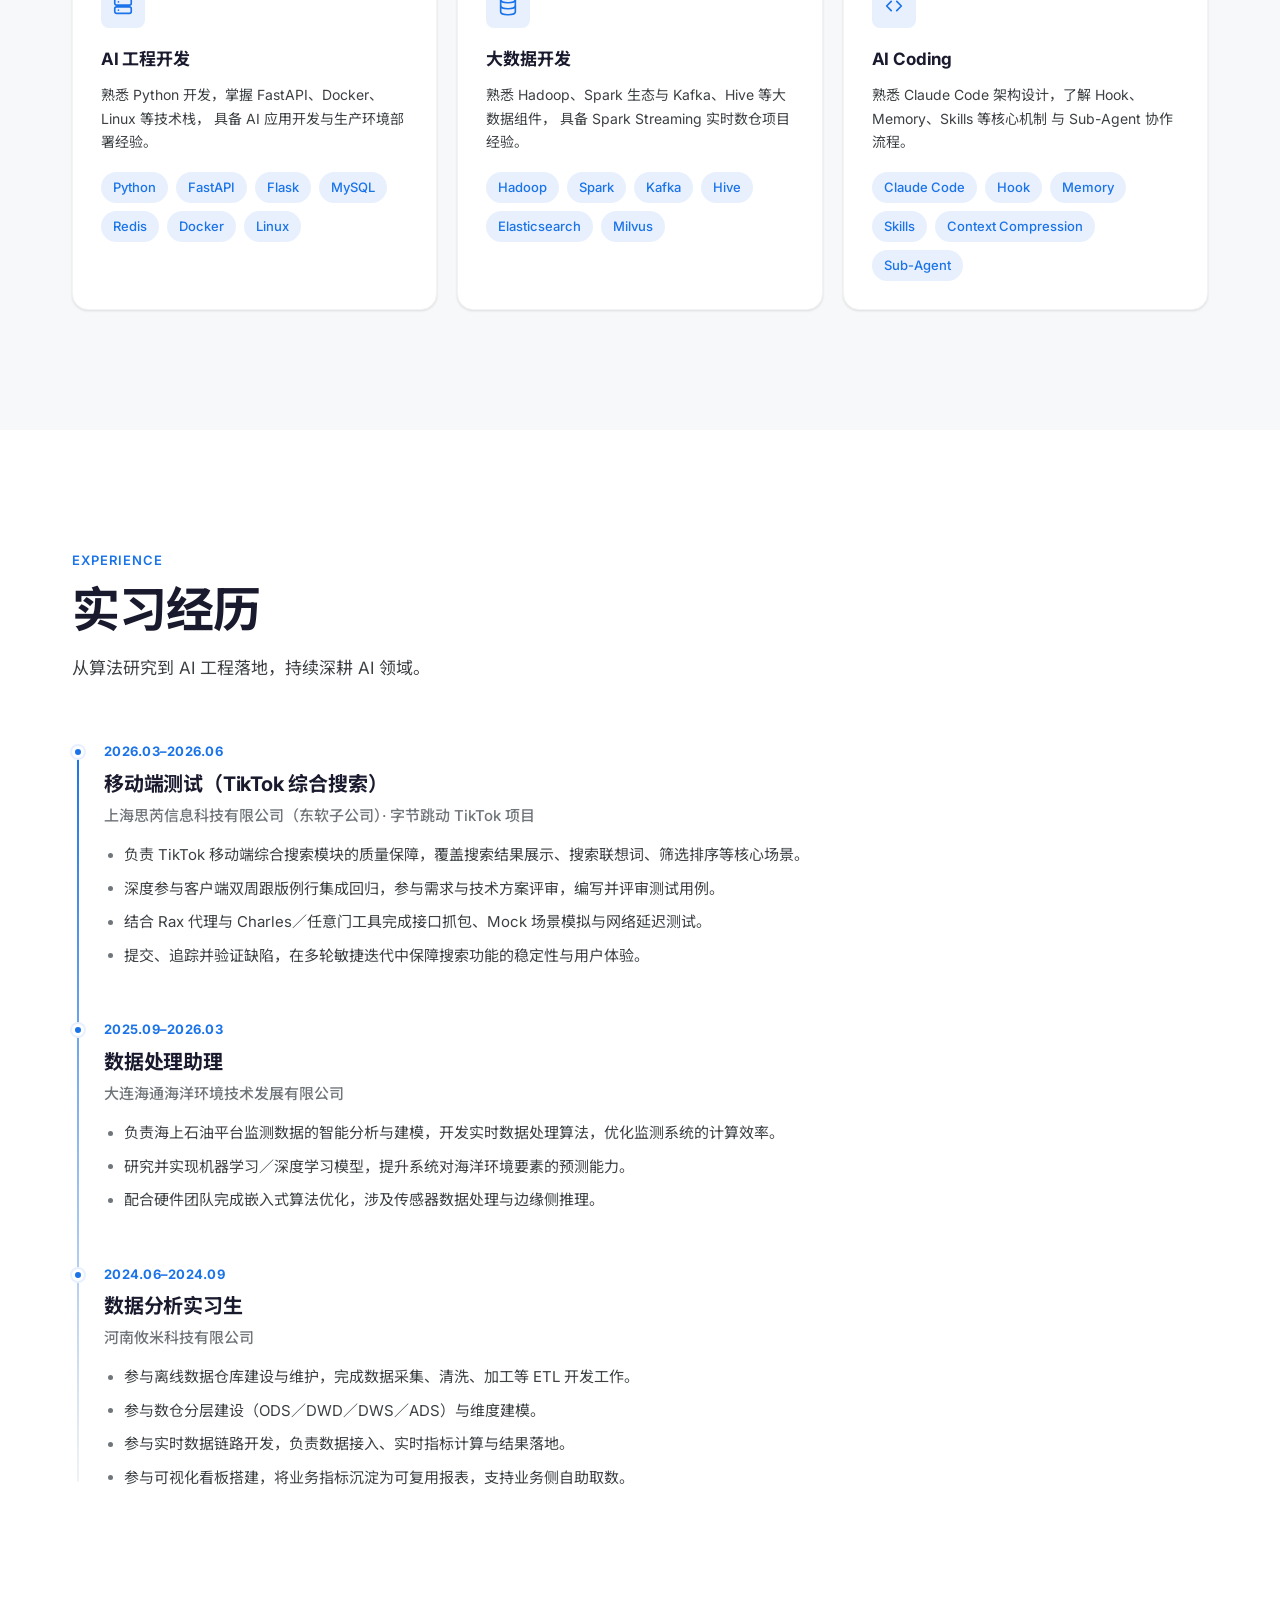
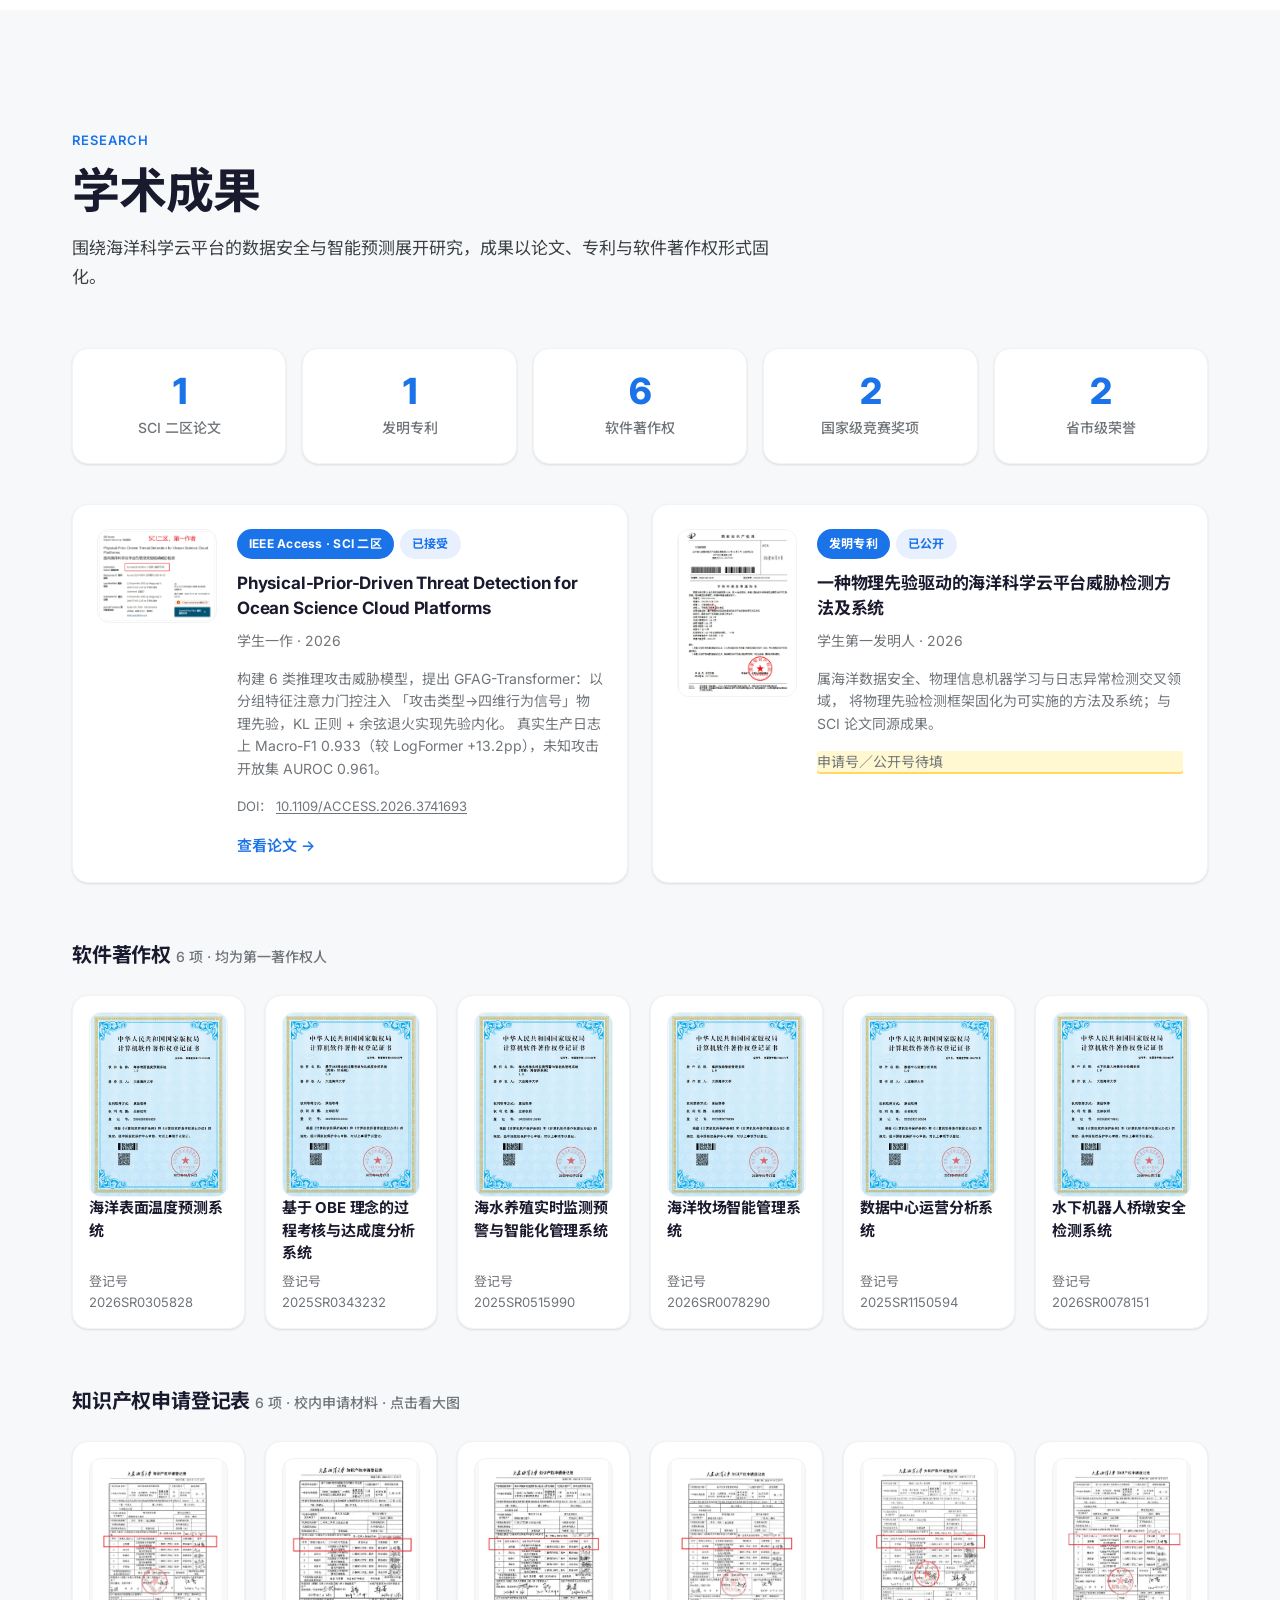
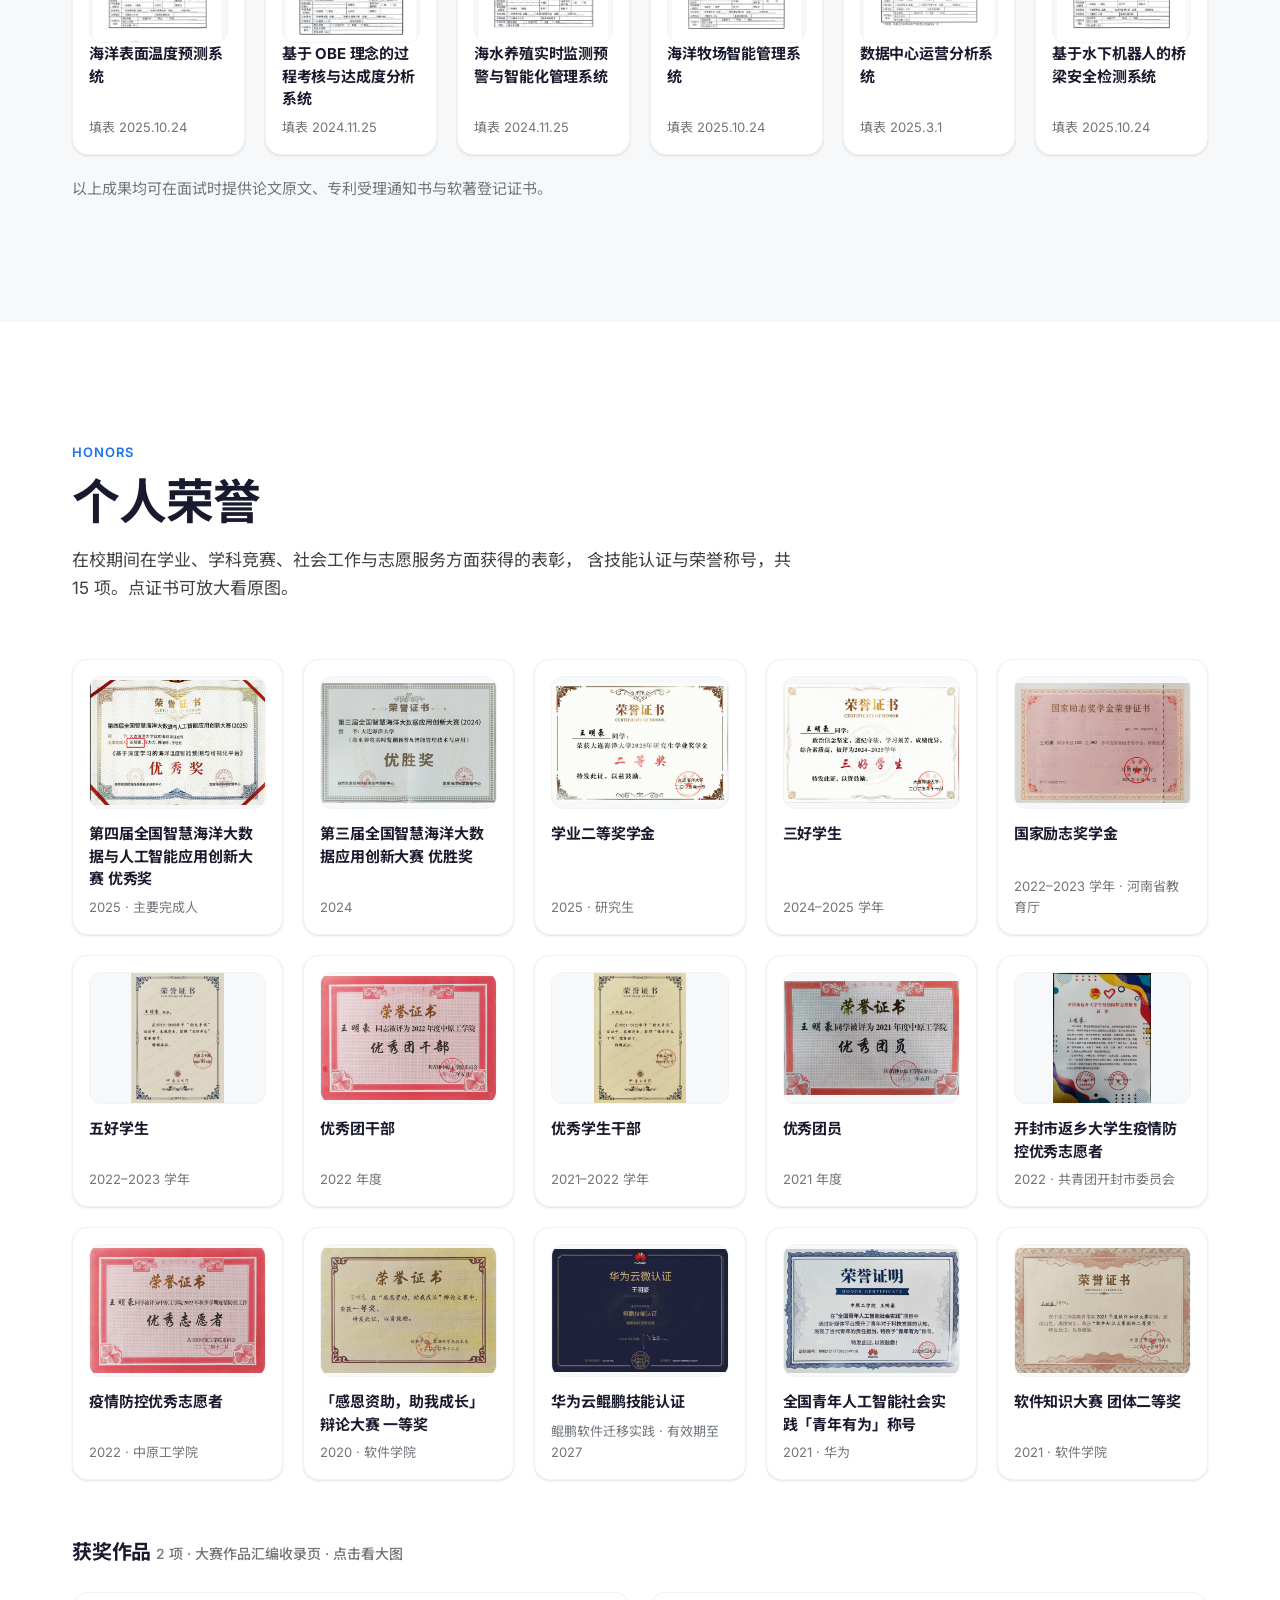
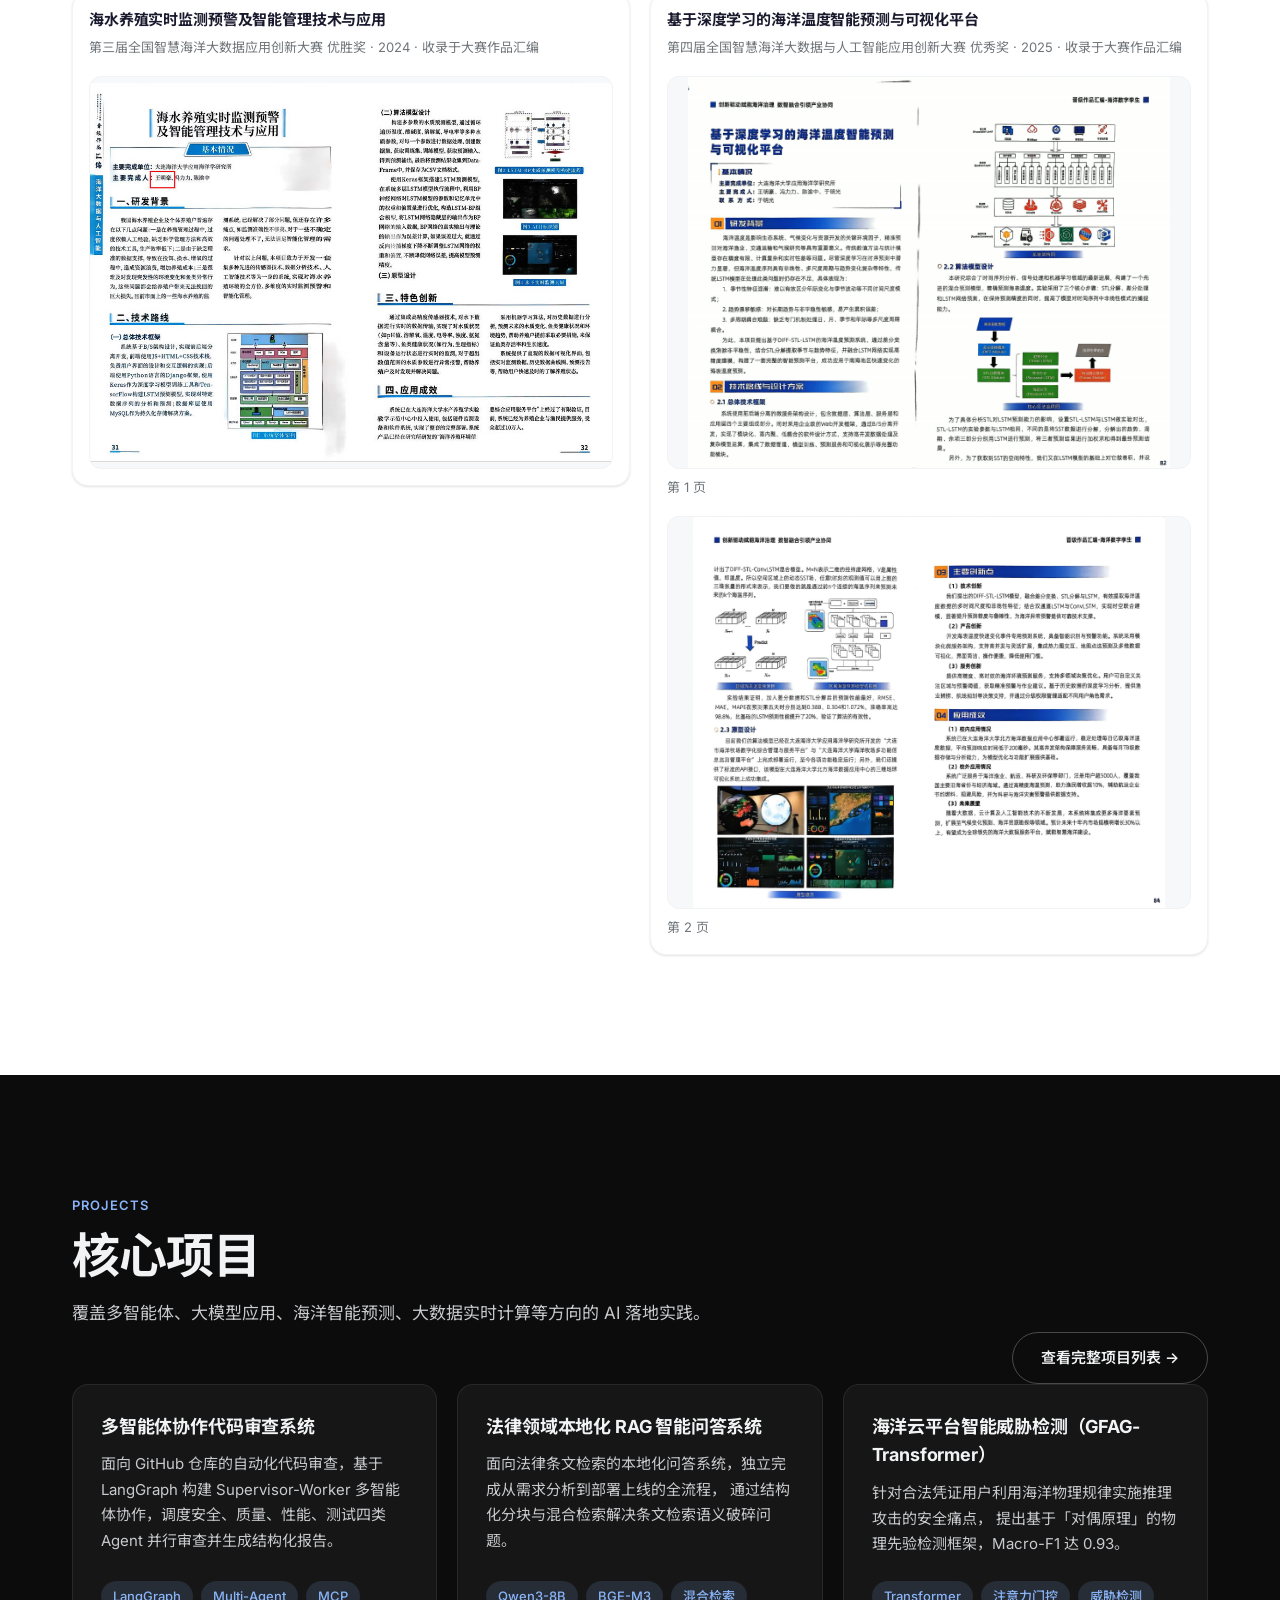
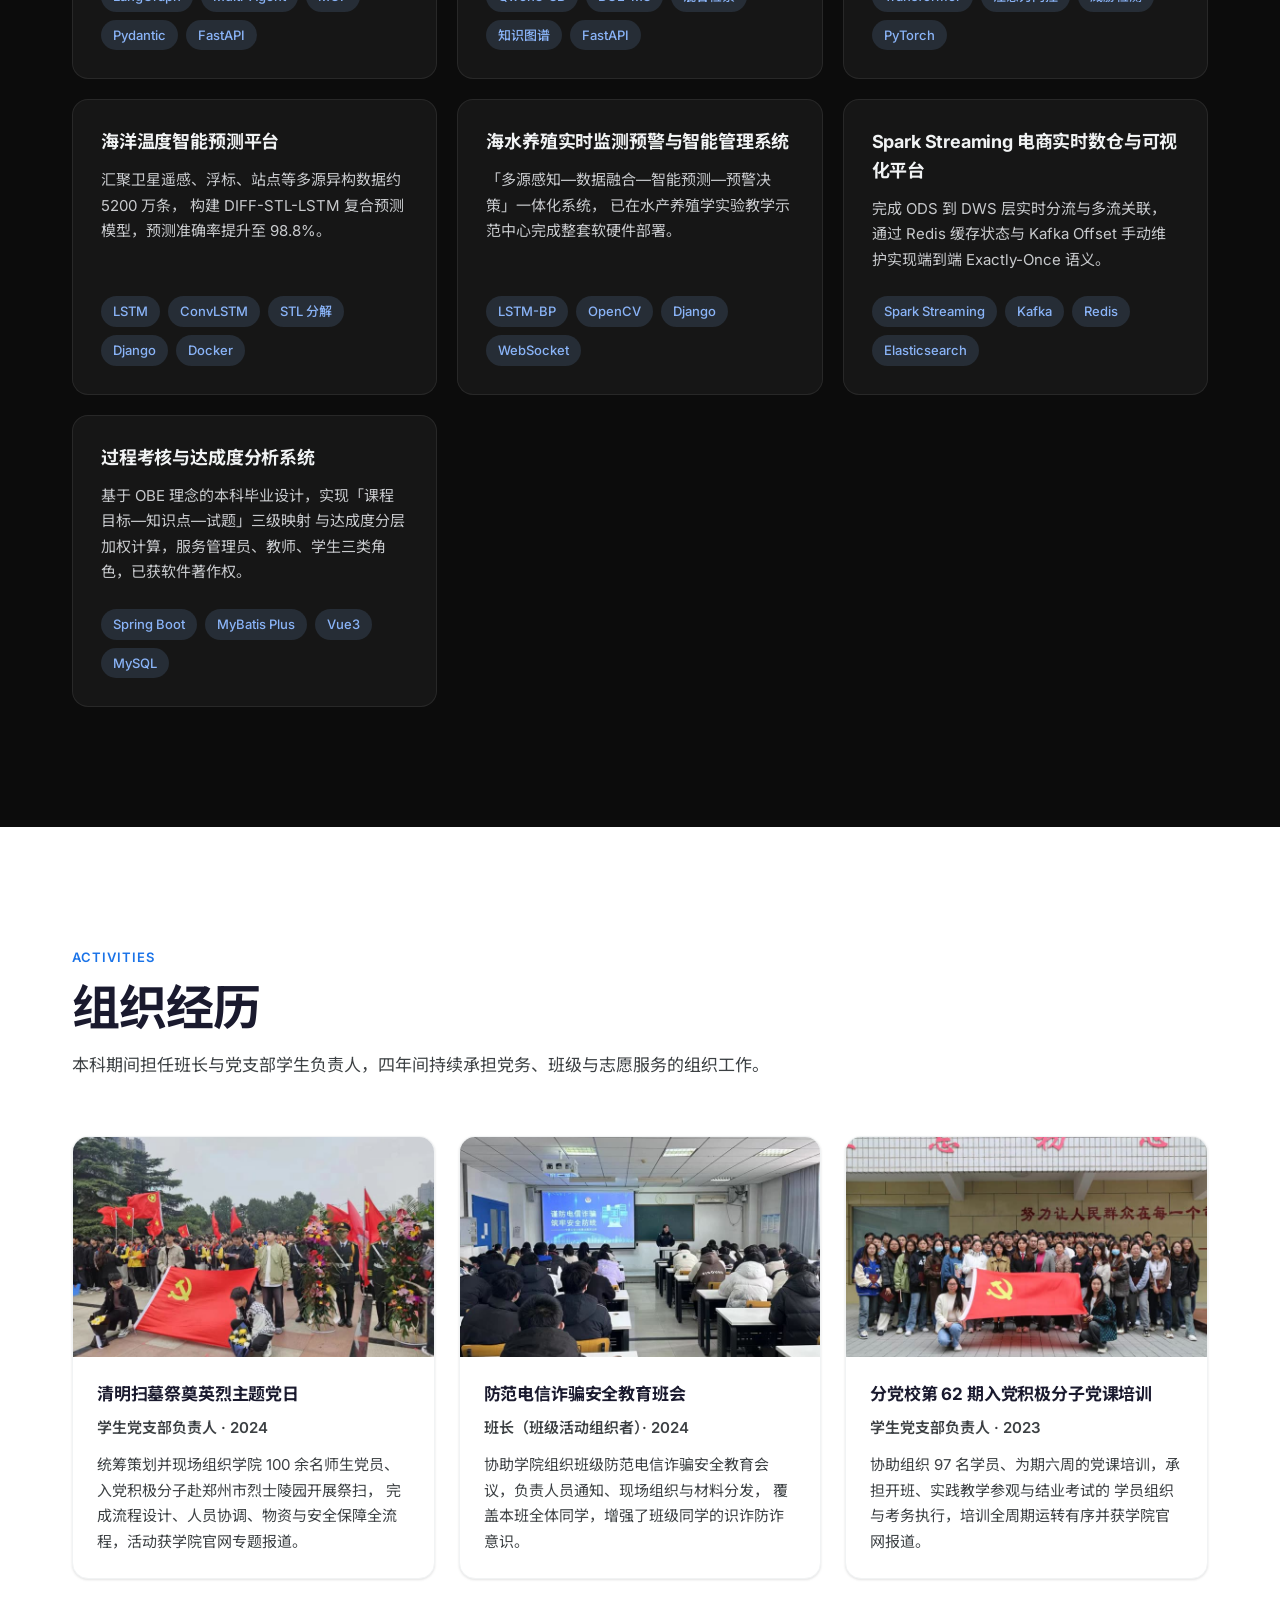
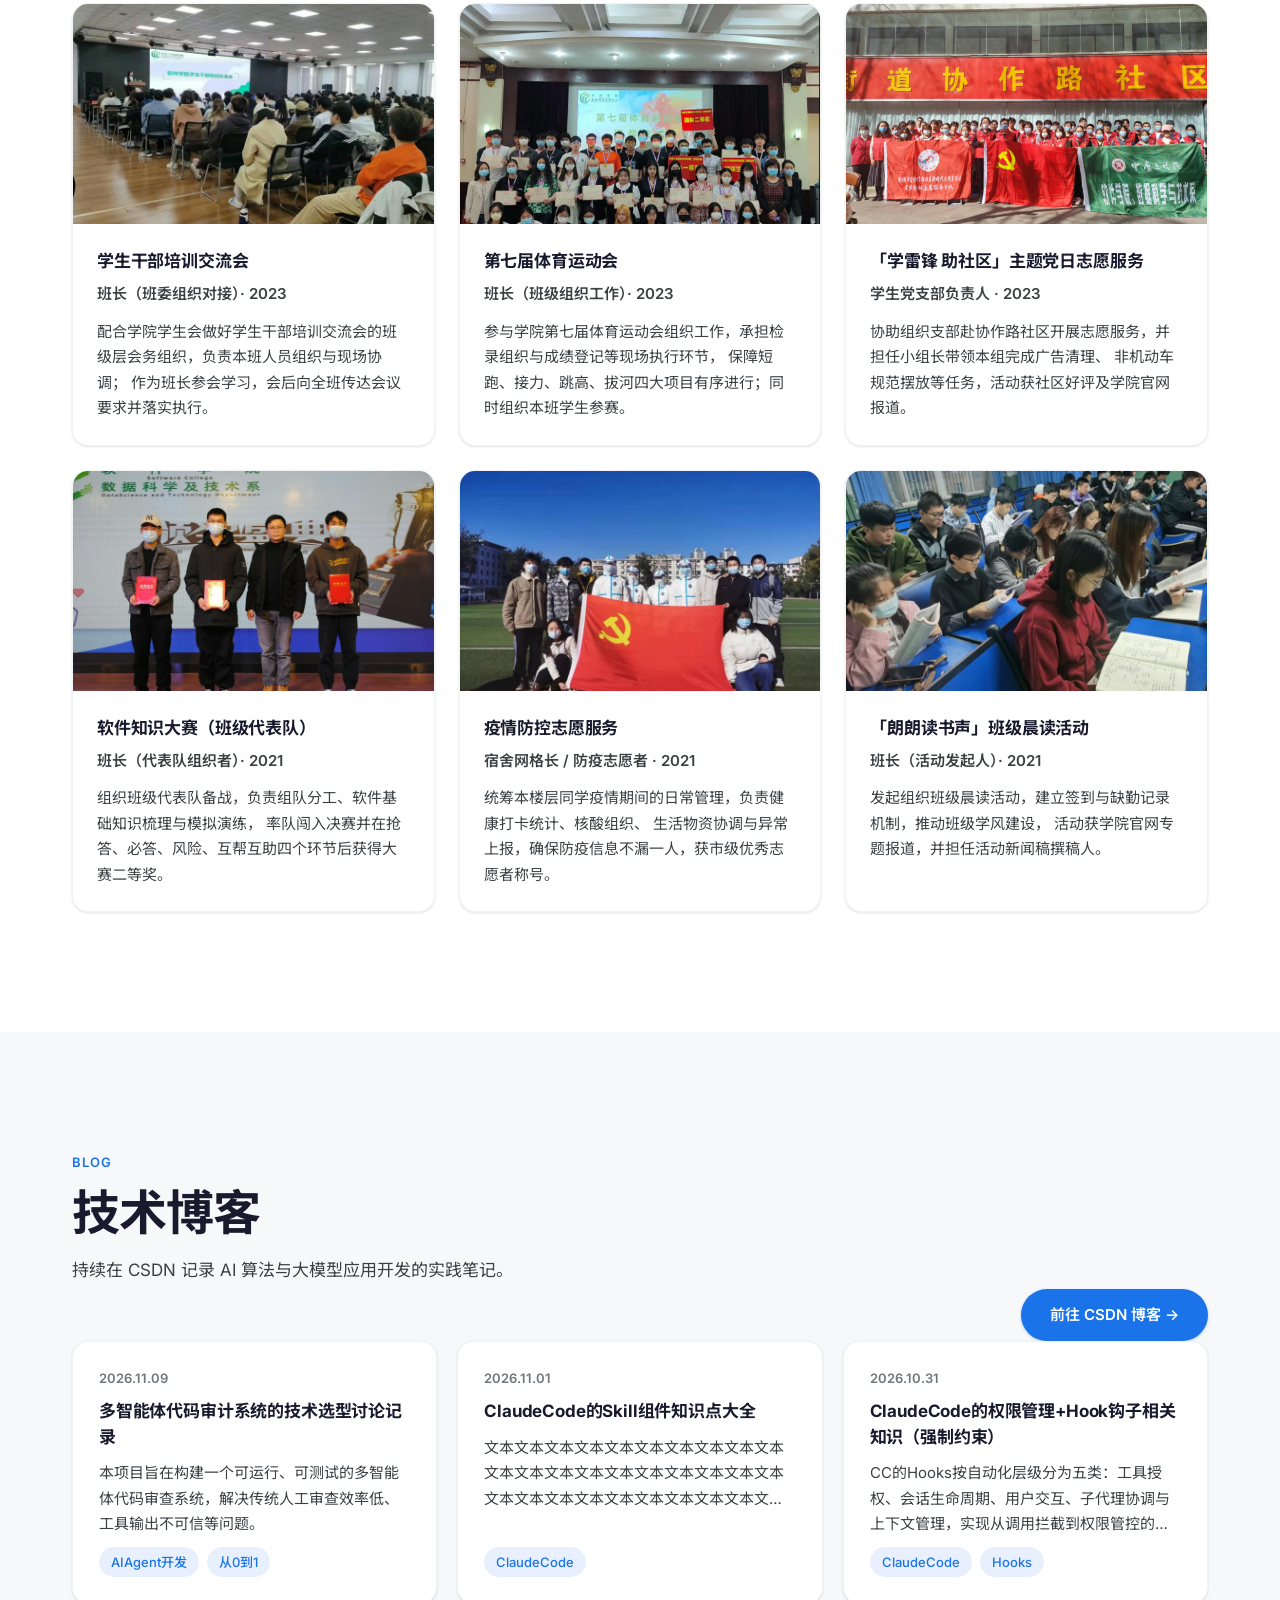
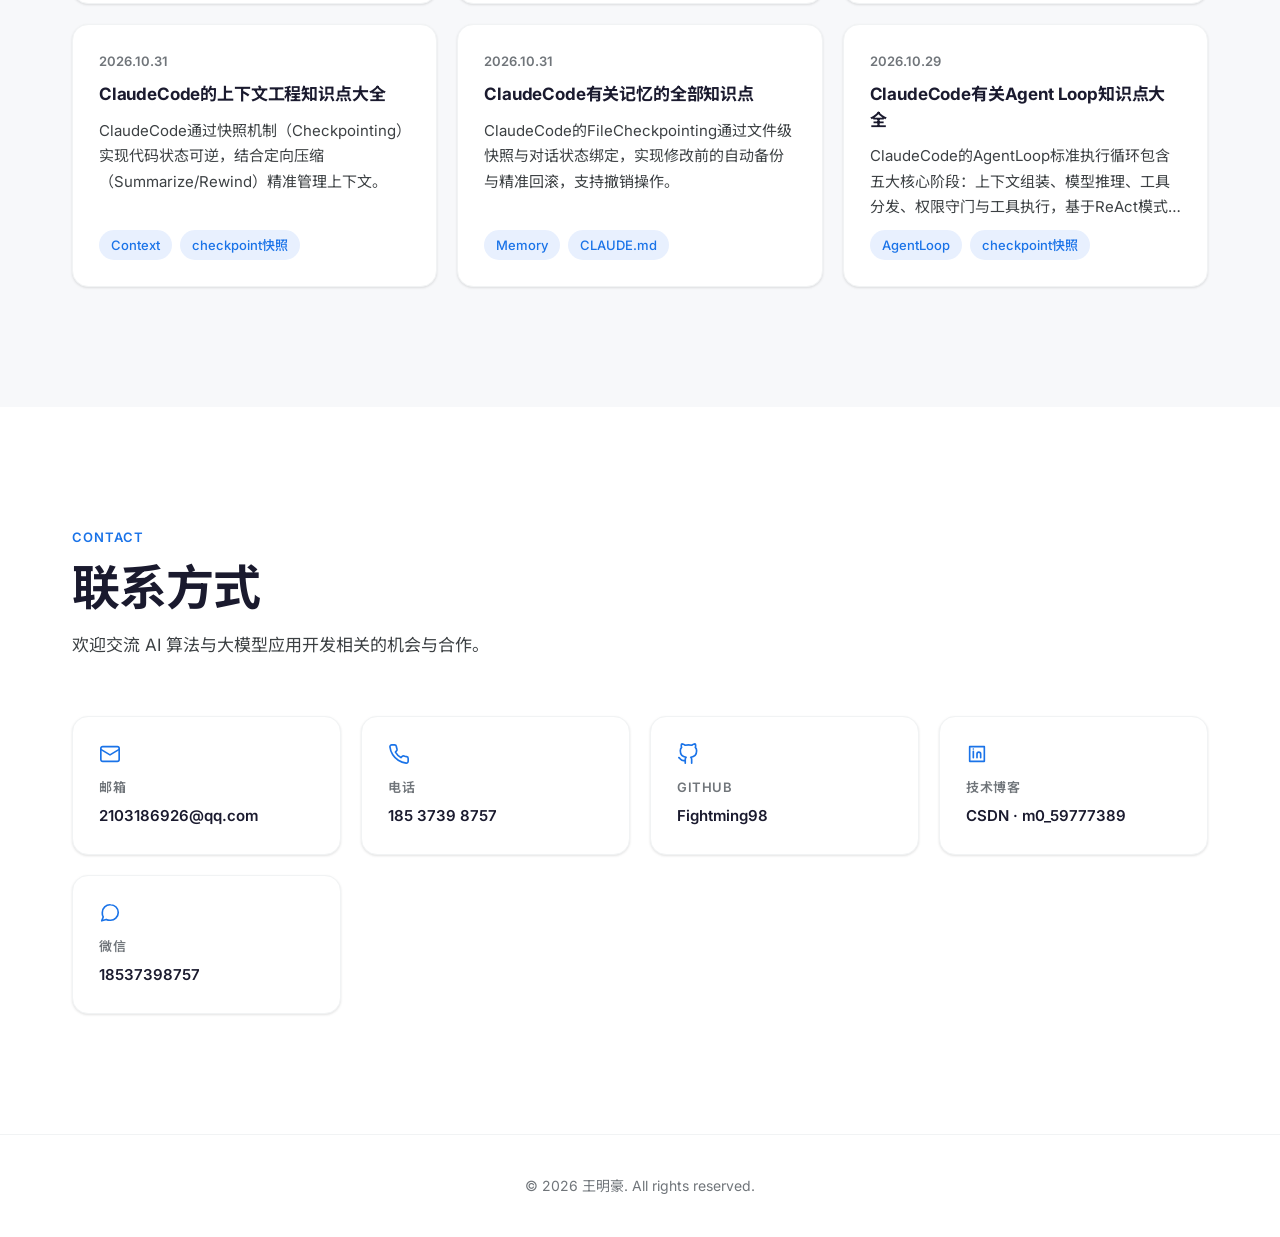
==== commit eaaf69bb: "新增多智能体协作代码审查系统项目，同步 README 首页「核心项目」加一张卡片并把板块说明补上「多智能体」；projects.html 加一条完整详情（项目背景、我的工作四条、成果、10 个技术标签" ====
--- a/index.html
+++ b/index.html
@@ -854,13 +854,31 @@
           <p class="section-eyebrow">Projects</p>
           <h2 class="section-title">核心项目</h2>
           <p class="section-desc">
-            覆盖大模型应用、海洋智能预测、大数据实时计算等方向的 AI 落地实践。
+            覆盖多智能体、大模型应用、海洋智能预测、大数据实时计算等方向的 AI 落地实践。
           </p>
         </div>
         <a href="projects.html" class="btn btn-outline-light">查看完整项目列表 →</a>
       </div>
 
       <div class="projects-grid">
+
+        <!-- 2026.11 的新项目，放在最前：它是目前跟「AI Agent 岗」最直接对应的一段 -->
+        <article class="project-card reveal">
+          <div class="project-head">
+            <h3>多智能体协作代码审查系统</h3>
+            <p>
+              面向 GitHub 仓库的自动化代码审查，基于 LangGraph 构建 Supervisor-Worker
+              多智能体协作，调度安全、质量、性能、测试四类 Agent 并行审查并生成结构化报告。
+            </p>
+          </div>
+          <div class="tags">
+            <span class="tag tag--dark">LangGraph</span>
+            <span class="tag tag--dark">Multi-Agent</span>
+            <span class="tag tag--dark">MCP</span>
+            <span class="tag tag--dark">Pydantic</span>
+            <span class="tag tag--dark">FastAPI</span>
+          </div>
+        </article>
 
         <article class="project-card reveal">
           <div class="project-head">
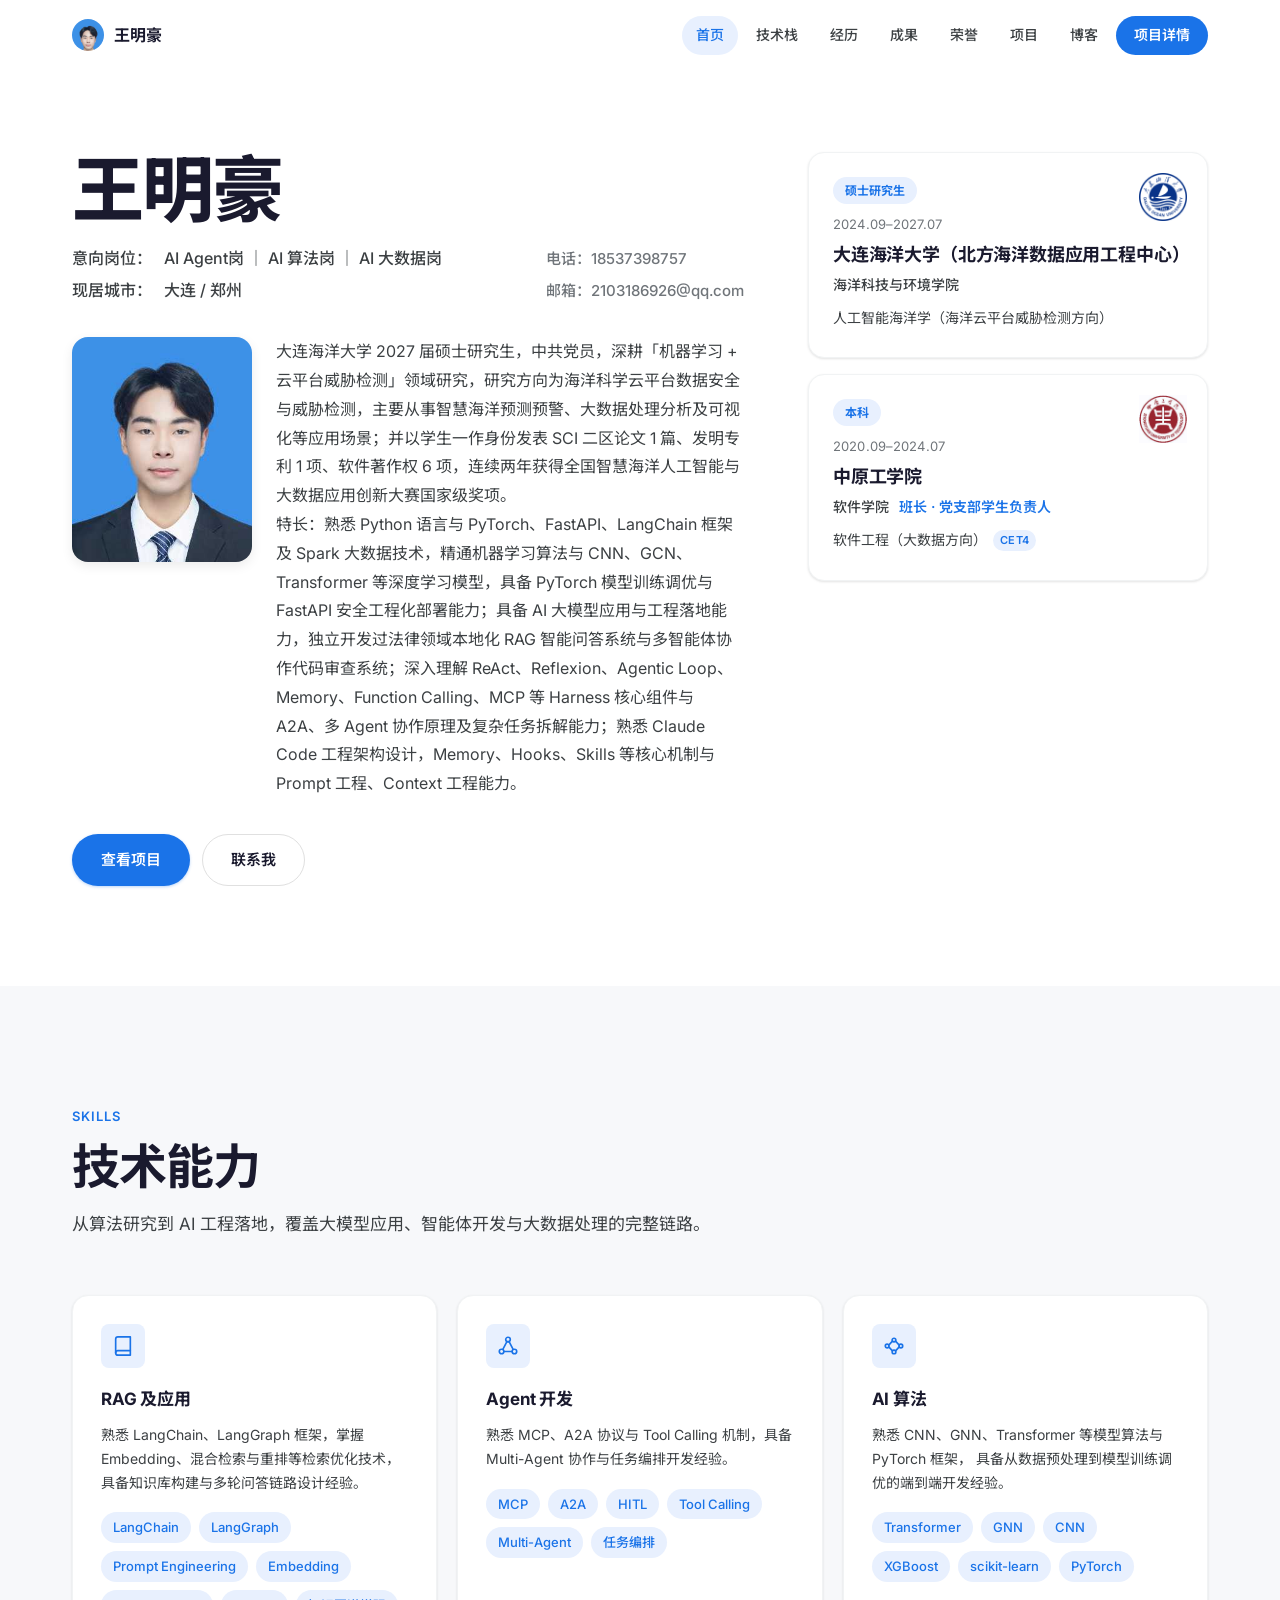
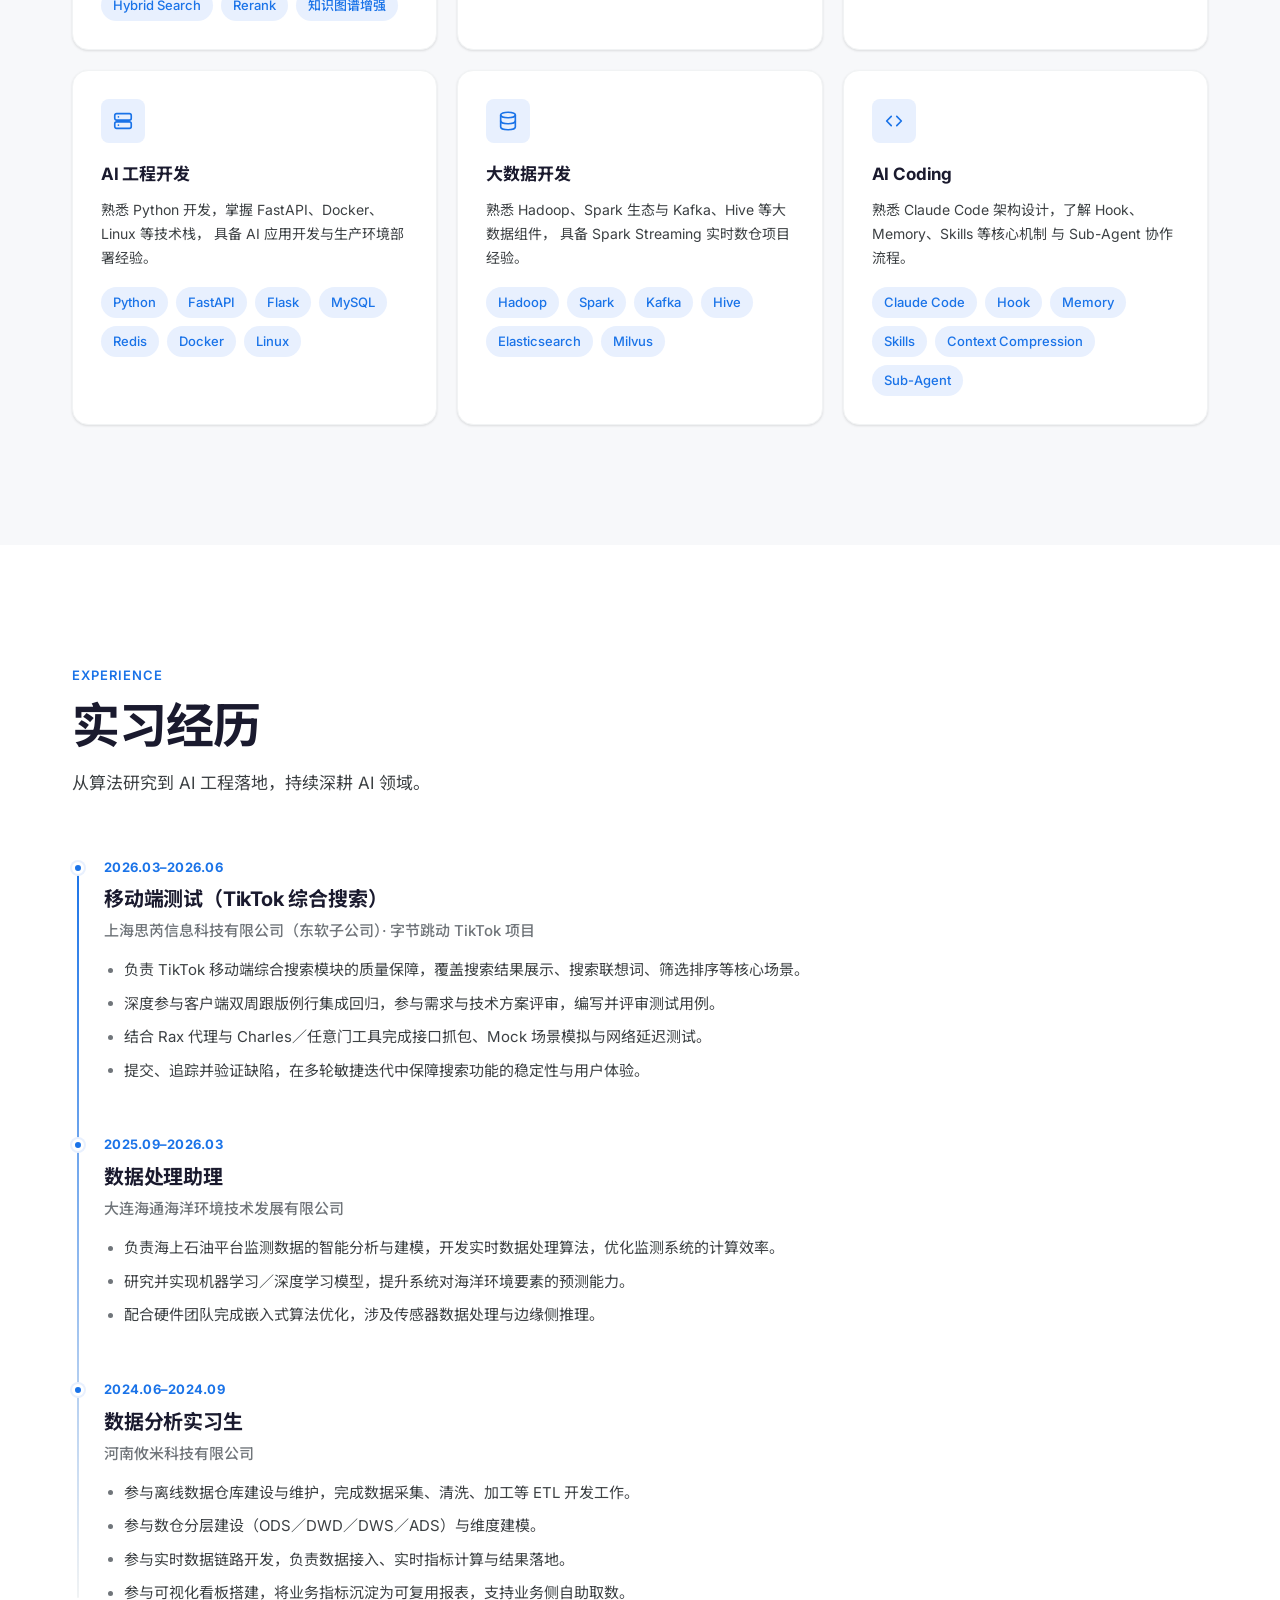
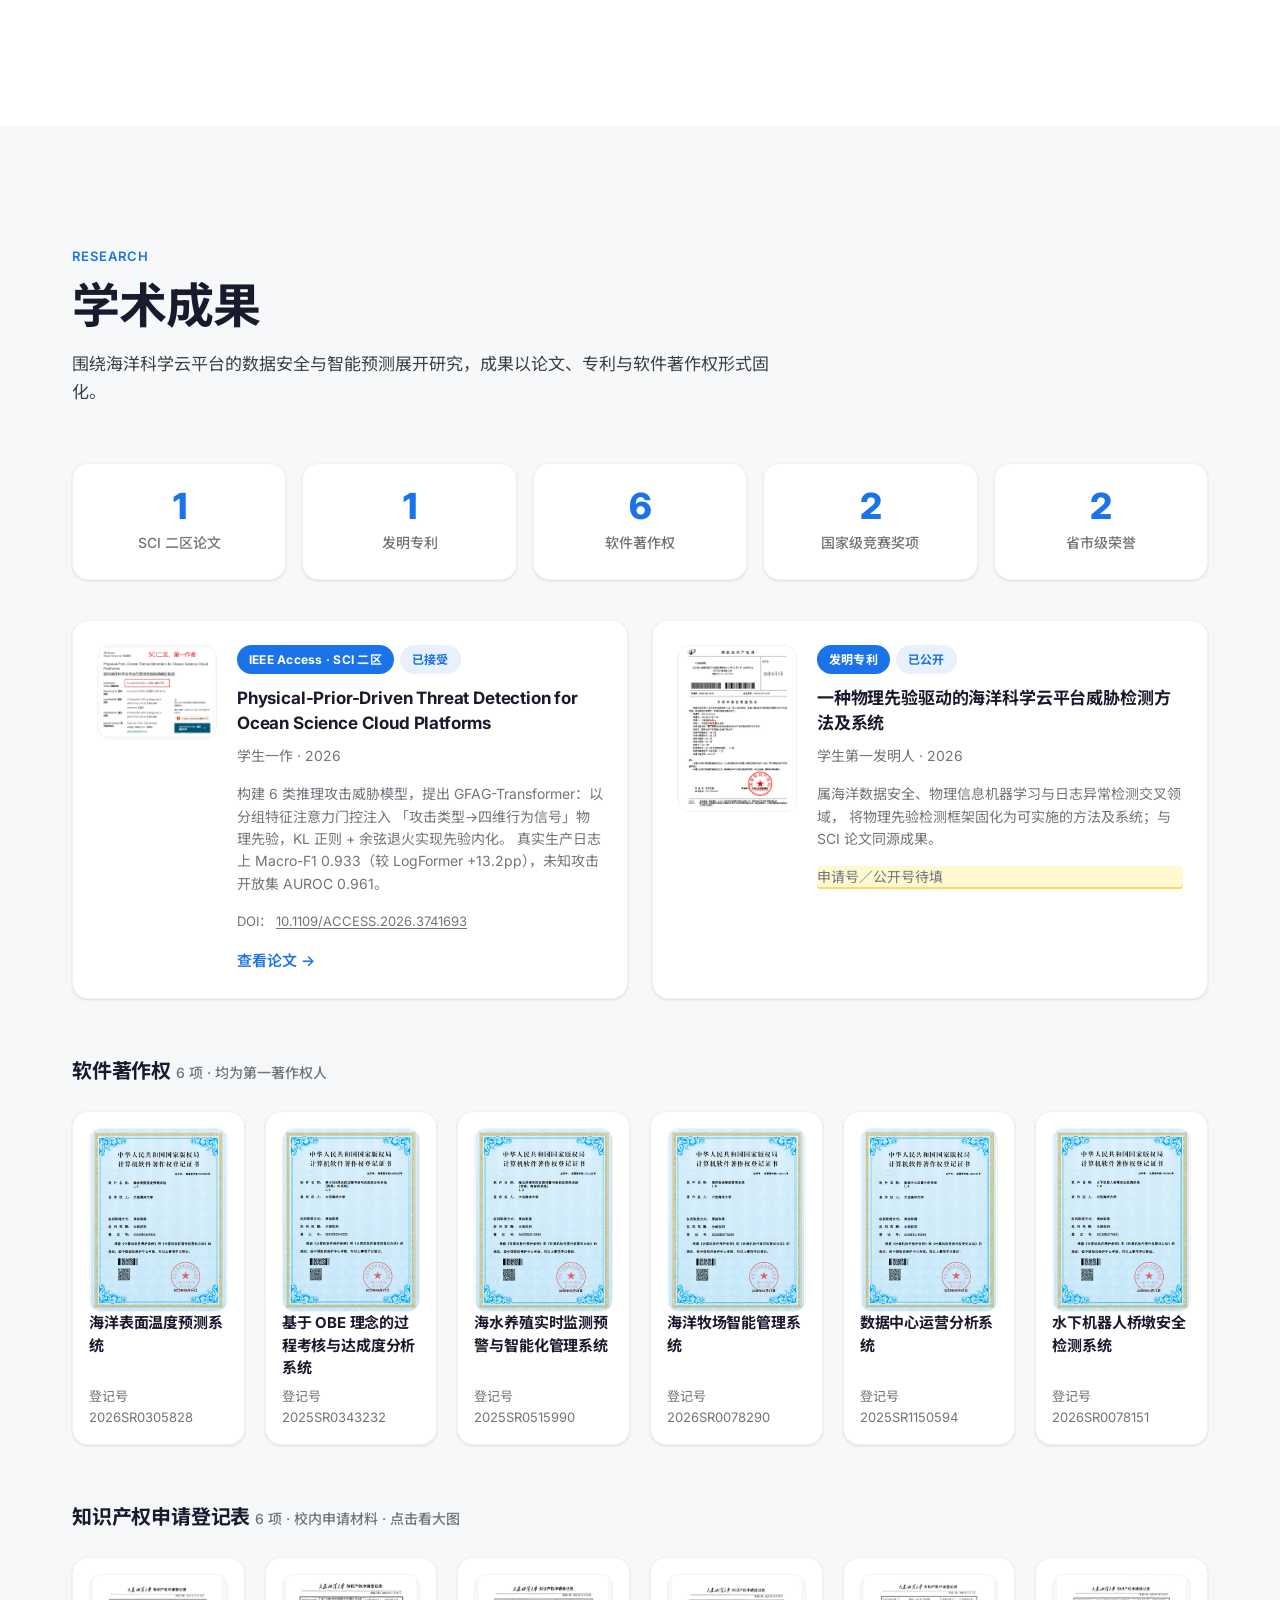
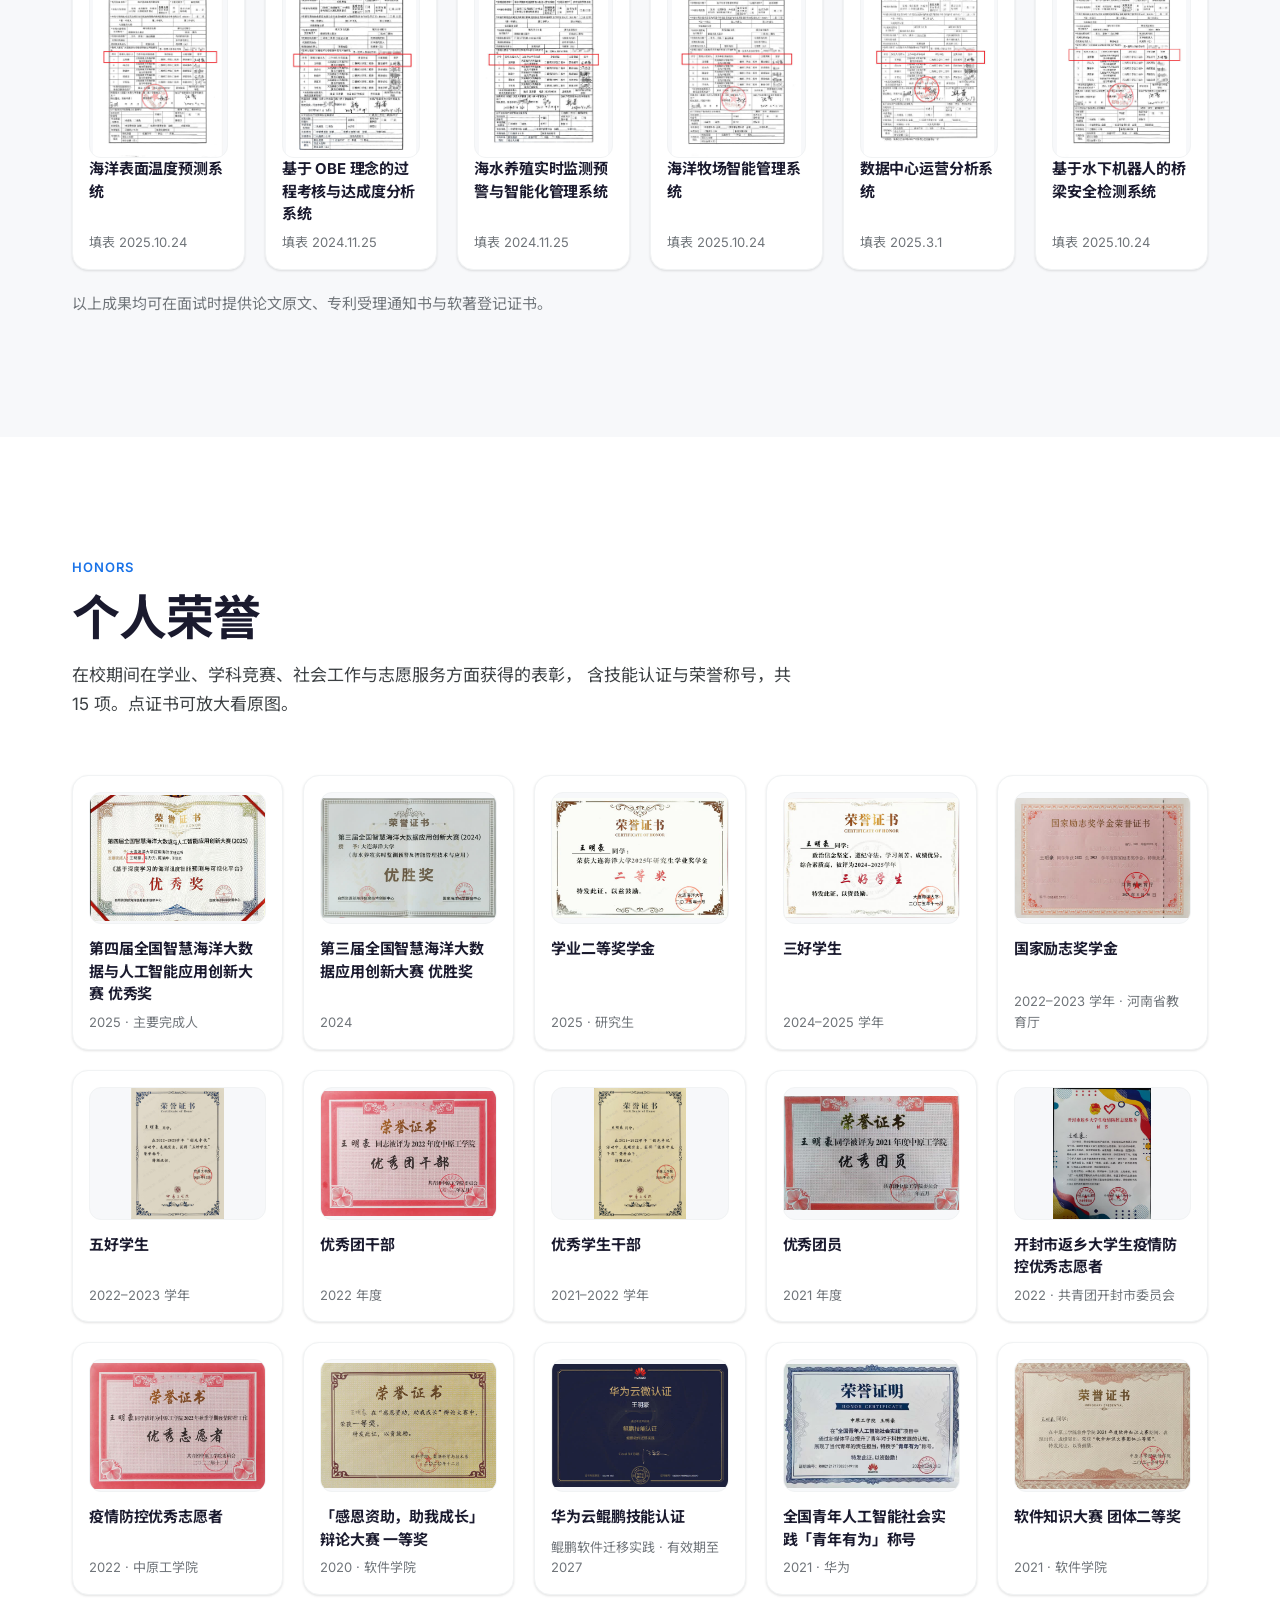
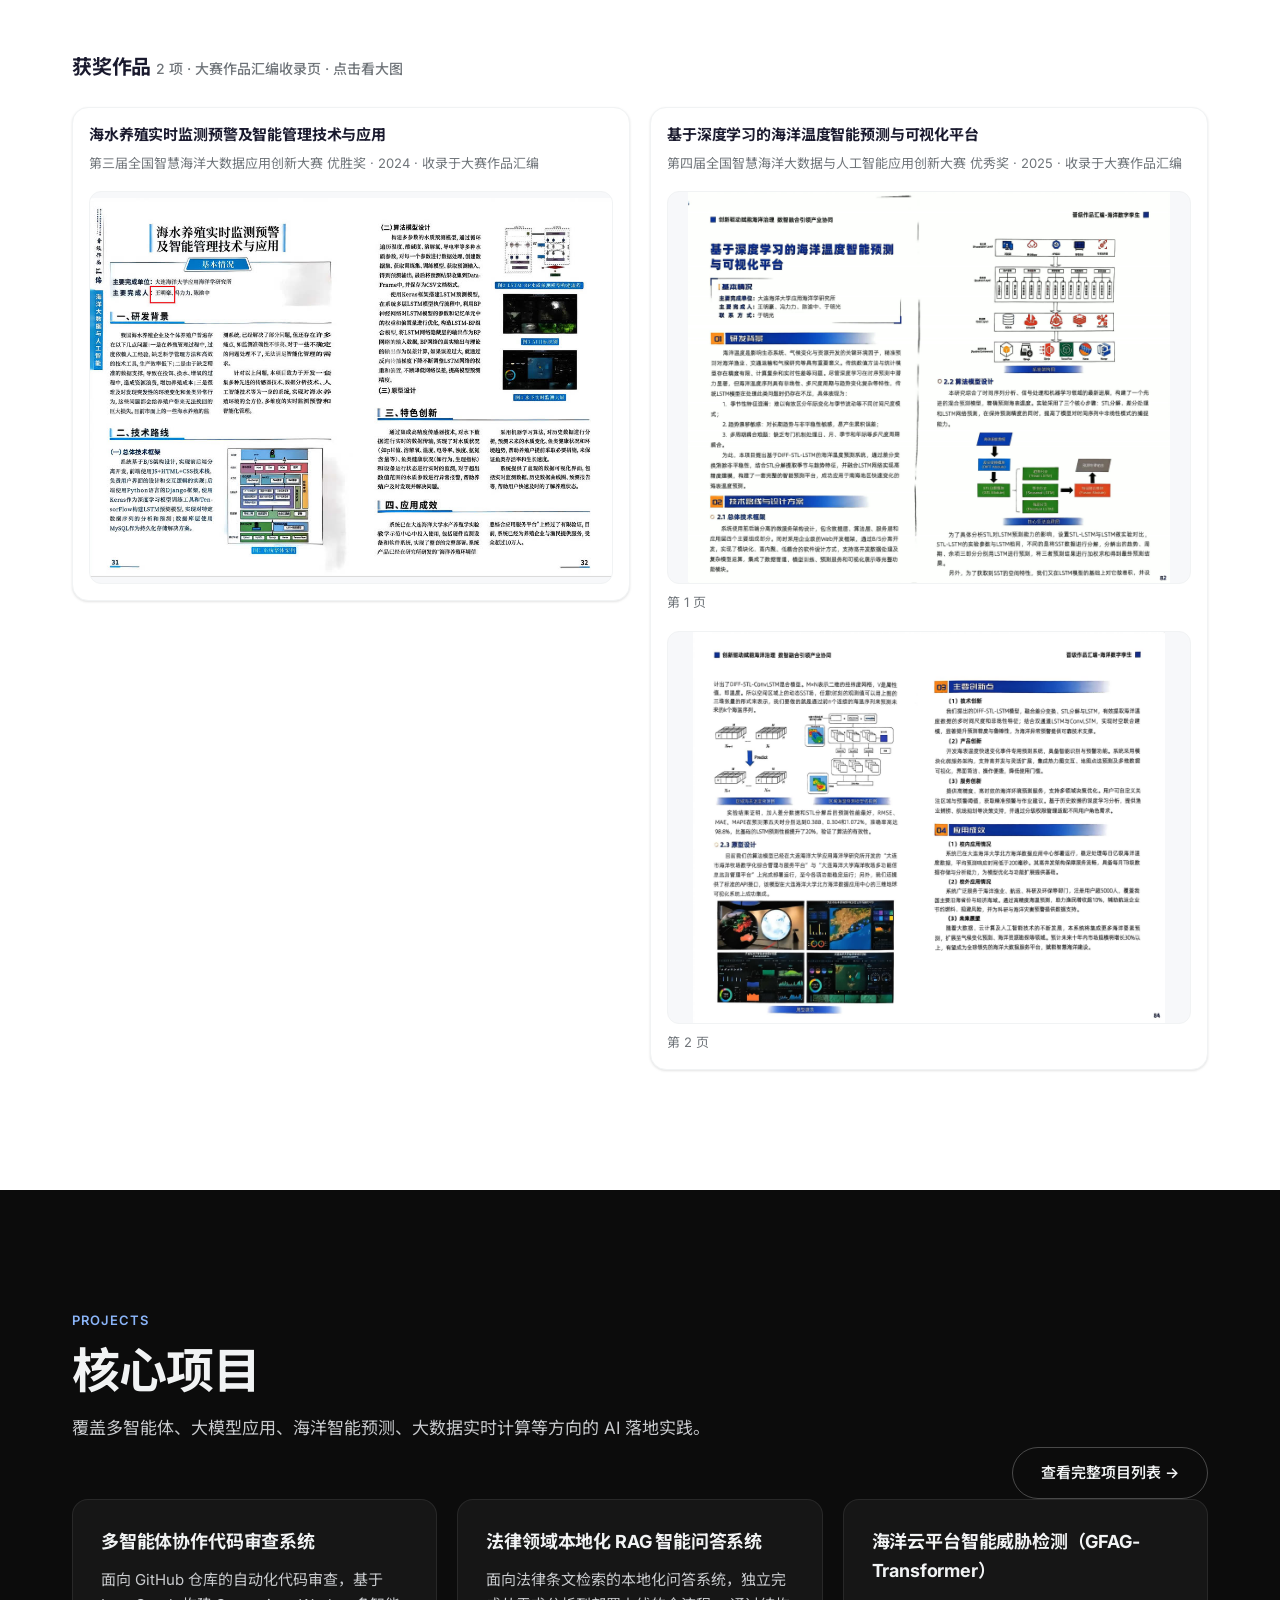
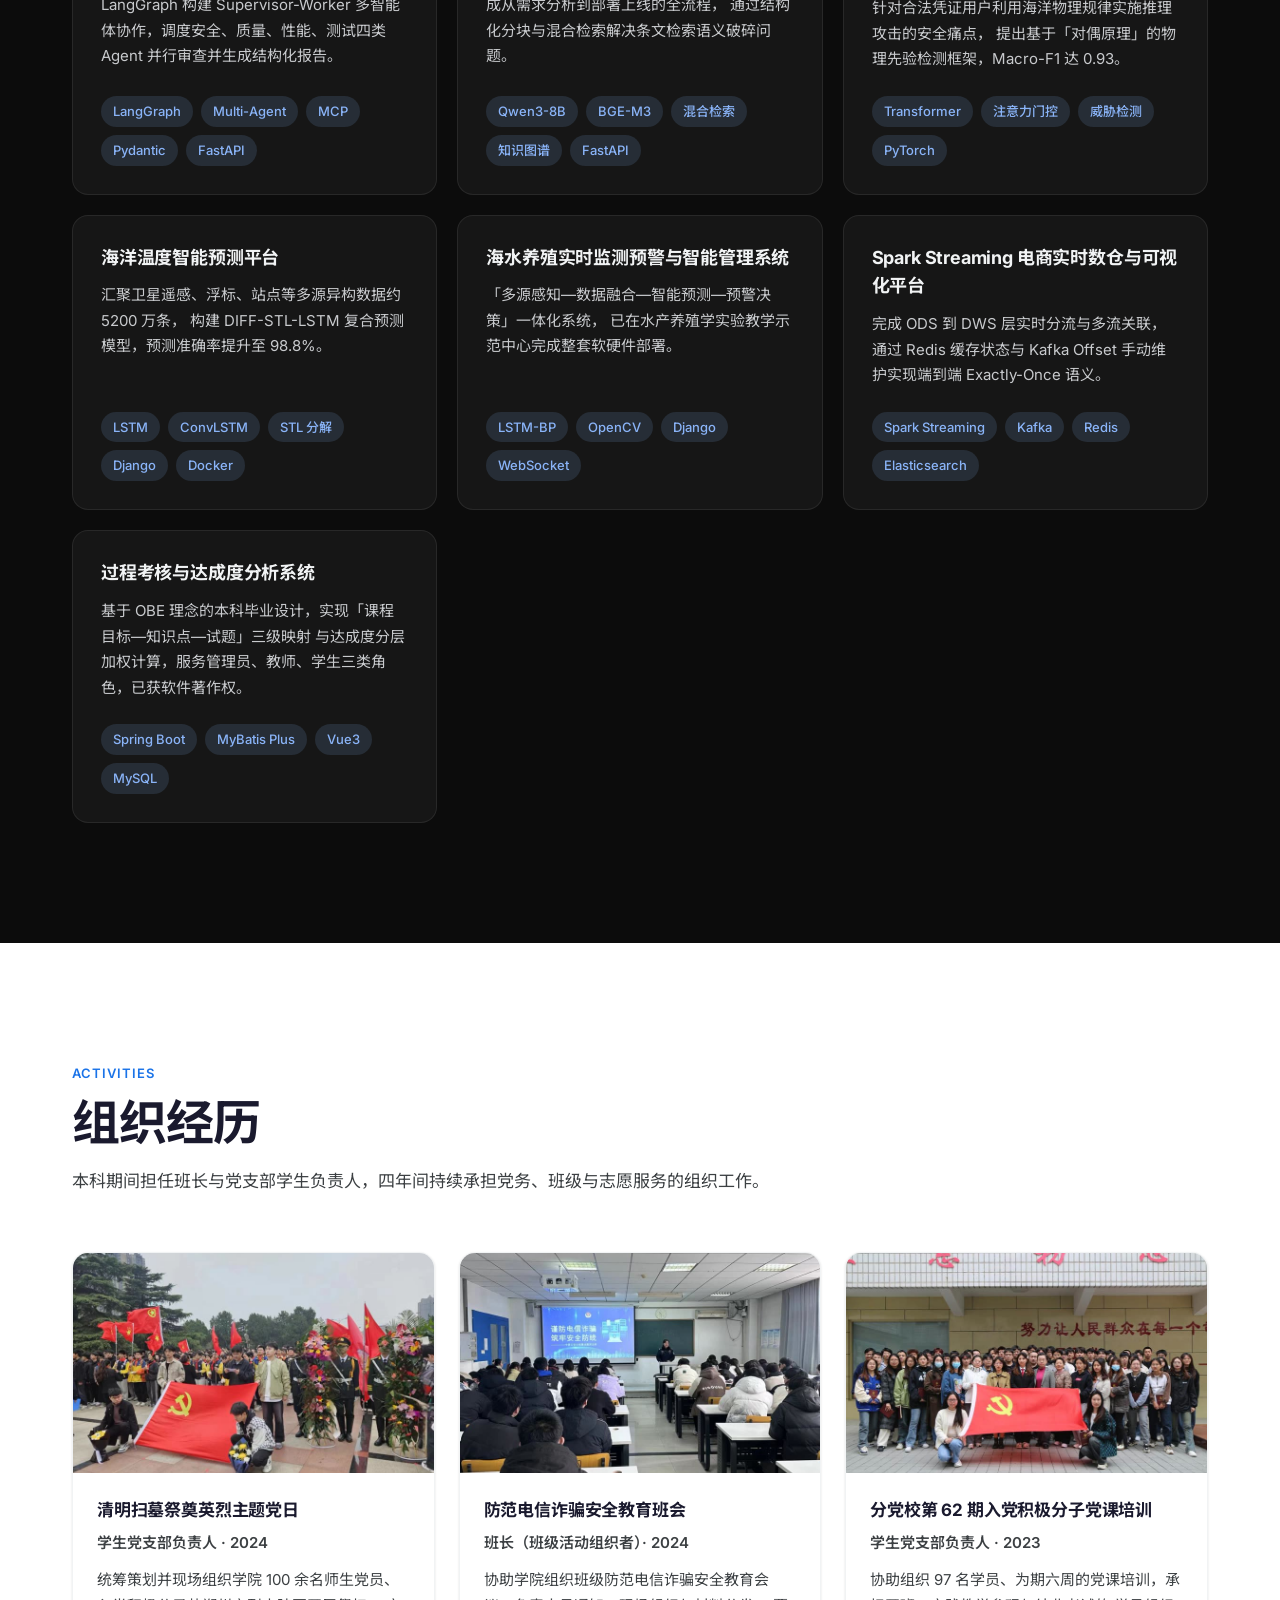
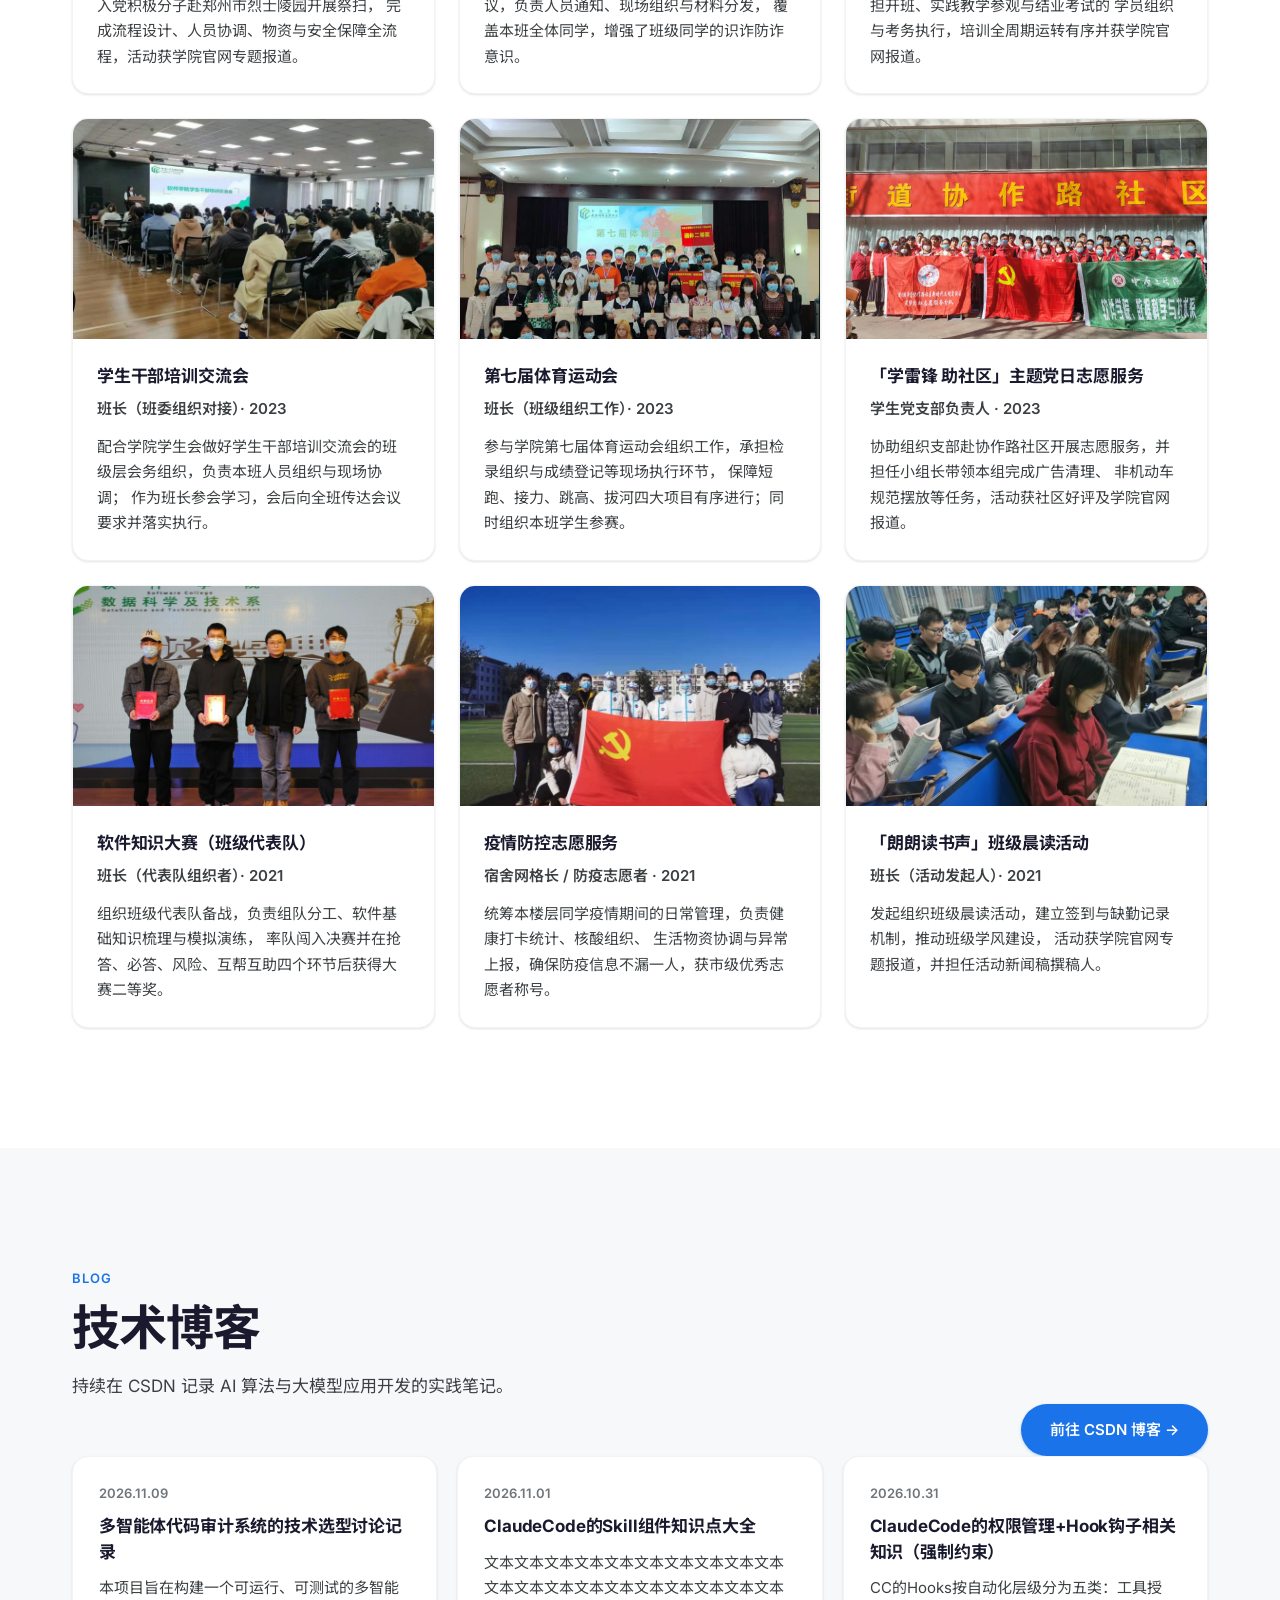
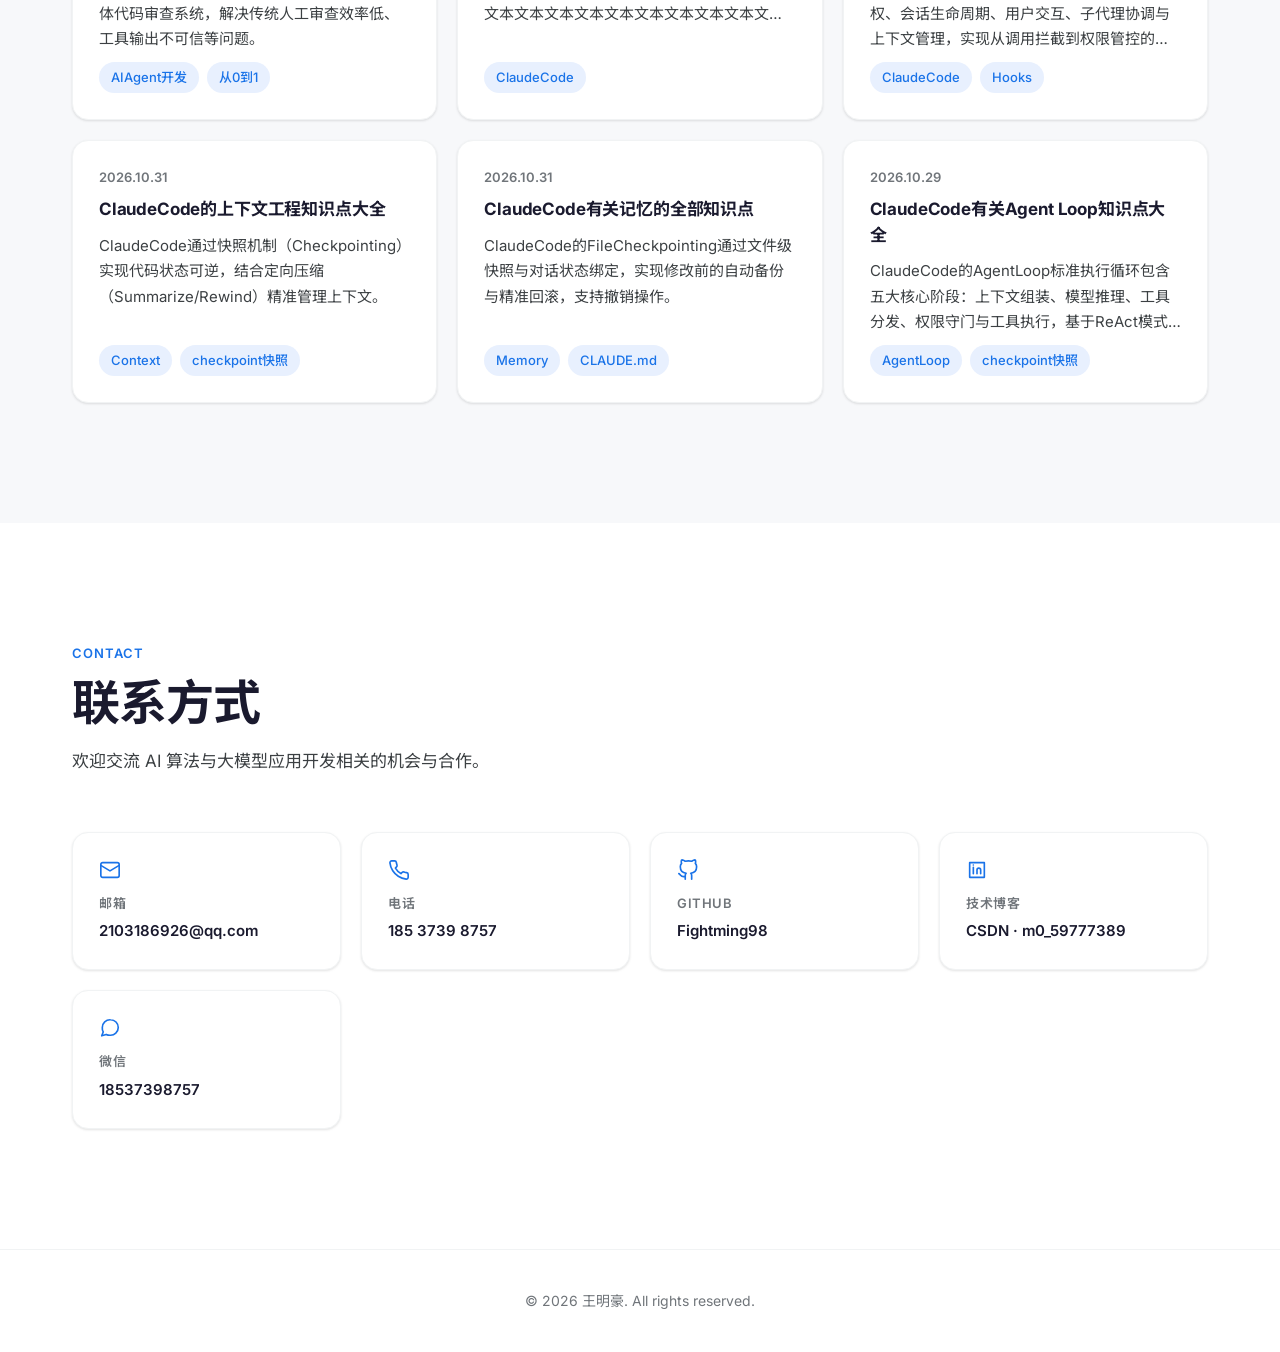
==== commit 90f5d957: "首屏个人特长改用新版描述 按个人信息文档的新版特长重写首屏第二段：补上 Python/PyTorch/FastAPI/ LangChain/Spark 技术栈、Harness 核心组件与 A2A 多 " ====
--- a/index.html
+++ b/index.html
@@ -110,7 +110,7 @@
                 在校期间担任大学班长与党支部学生负责人，荣获华为云鲲鹏技能认证，多次获得国家励志奖学金，学业奖学金，三好学生，五好学生，优秀班干，优秀团干，辩论赛一等奖，市级优秀志愿者和疫情优秀工作者等 10 余项荣誉称号。
               </p> -->
               <p>
-                特长：精通 RAG 系统安全增强，独立开发法律领域本地化 RAG 系统，设计自我反思修正、知识图谱增强及混合检索机制，有效解决模型幻觉与引用编造风险。熟悉 LangChain、LangGraph 编排及 CNN、GCN、Transformer 等深度学习模型，具备 PyTorch 模型训练调优与 FastAPI 安全工程化部署能力。适应敏捷迭代，擅长深层根因定位与闭环排查，能将安全算法高效落地。
+                特长：熟悉 Python 语言与 PyTorch、FastAPI、LangChain 框架及 Spark 大数据技术，精通机器学习算法与 CNN、GCN、Transformer 等深度学习模型，具备 PyTorch 模型训练调优与 FastAPI 安全工程化部署能力；具备 AI 大模型应用与工程落地能力，独立开发过法律领域本地化 RAG 智能问答系统与多智能体协作代码审查系统；深入理解 ReAct、Reflexion、Agentic Loop、Memory、Function Calling、MCP 等 Harness 核心组件与 A2A、多 Agent 协作原理及复杂任务拆解能力；熟悉 Claude Code 工程架构设计，Memory、Hooks、Skills 等核心机制与 Prompt 工程、Context 工程能力。
               </p>
             </div>
           </div>
@@ -214,8 +214,7 @@
           </div>
           <h3>Agent 开发</h3>
           <p>
-            熟悉 MCP、A2A 协议与 Tool Calling 机制，具备 Multi-Agent 协作
-            与任务编排开发经验。
+            熟悉 MCP、A2A 协议与 Tool Calling 机制，具备 Multi-Agent 协作与任务编排开发经验。
           </p>
           <div class="tags">
             <span class="tag">MCP</span>
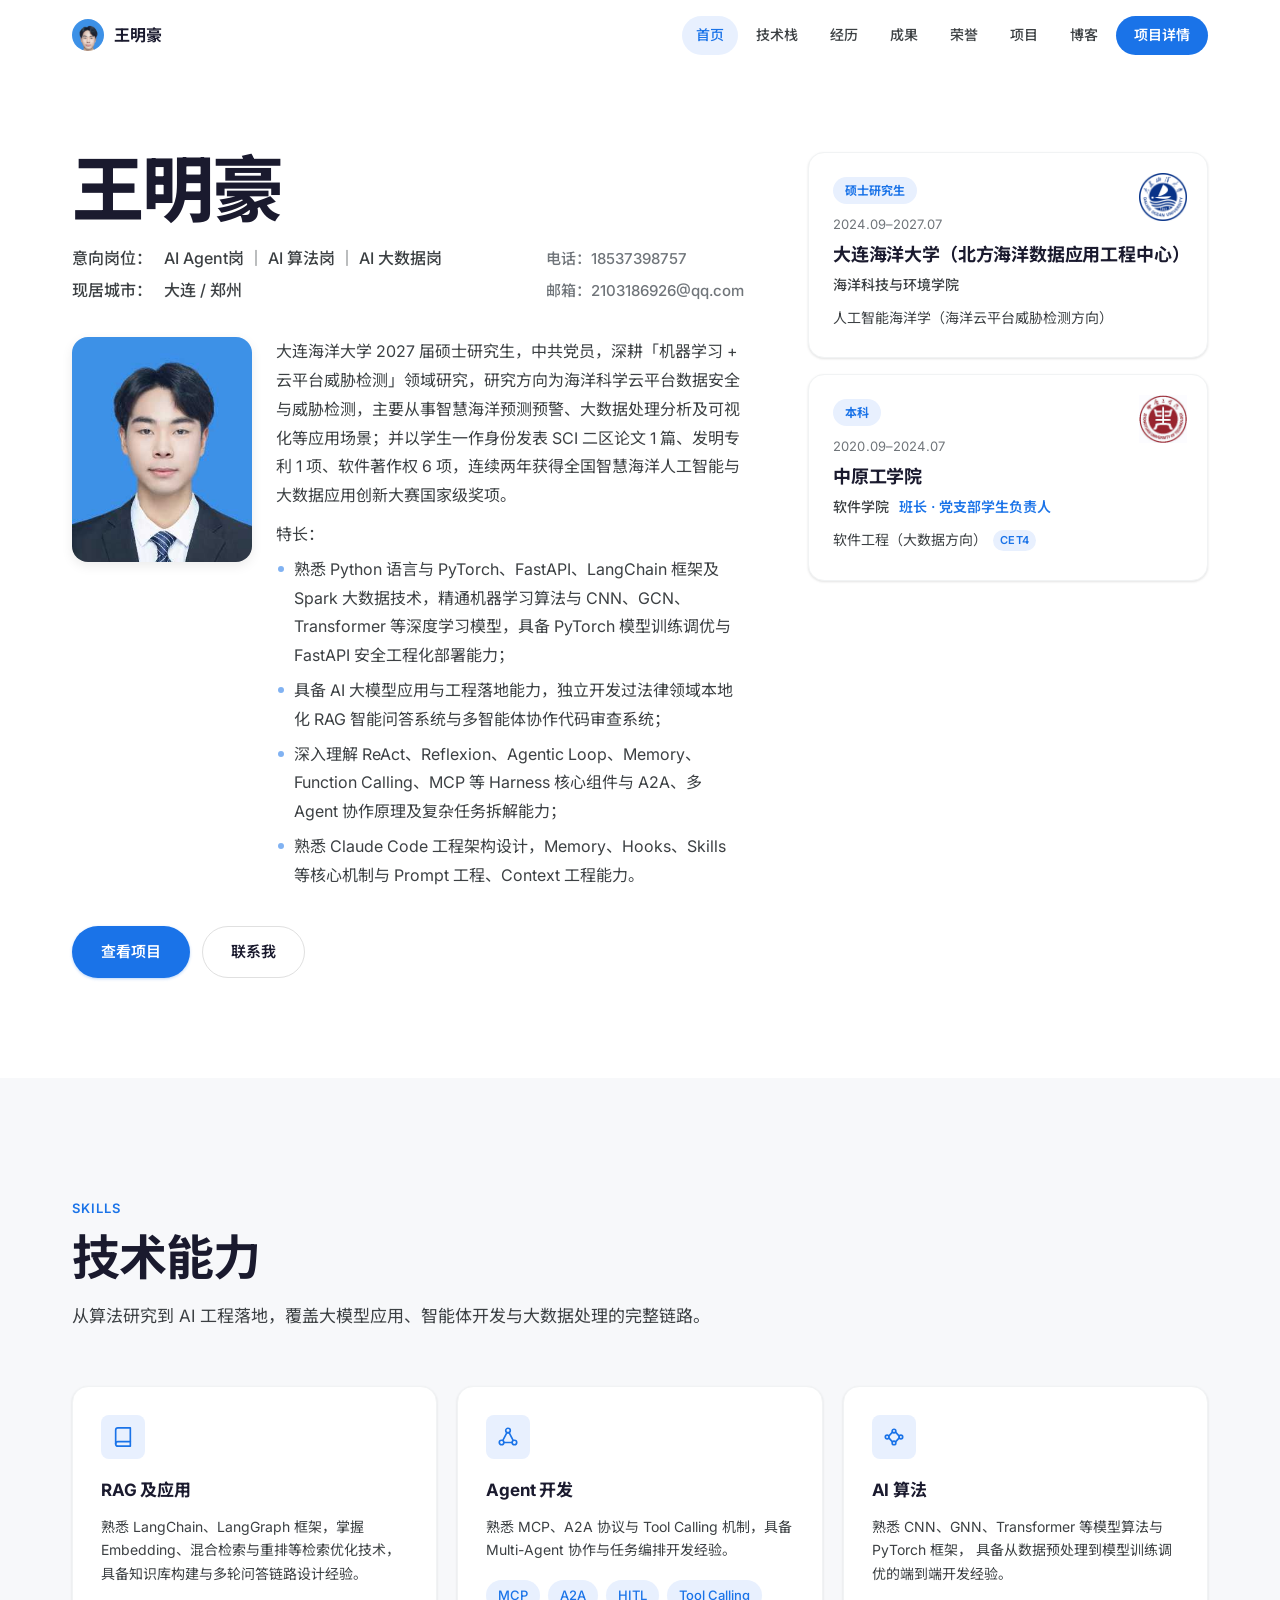
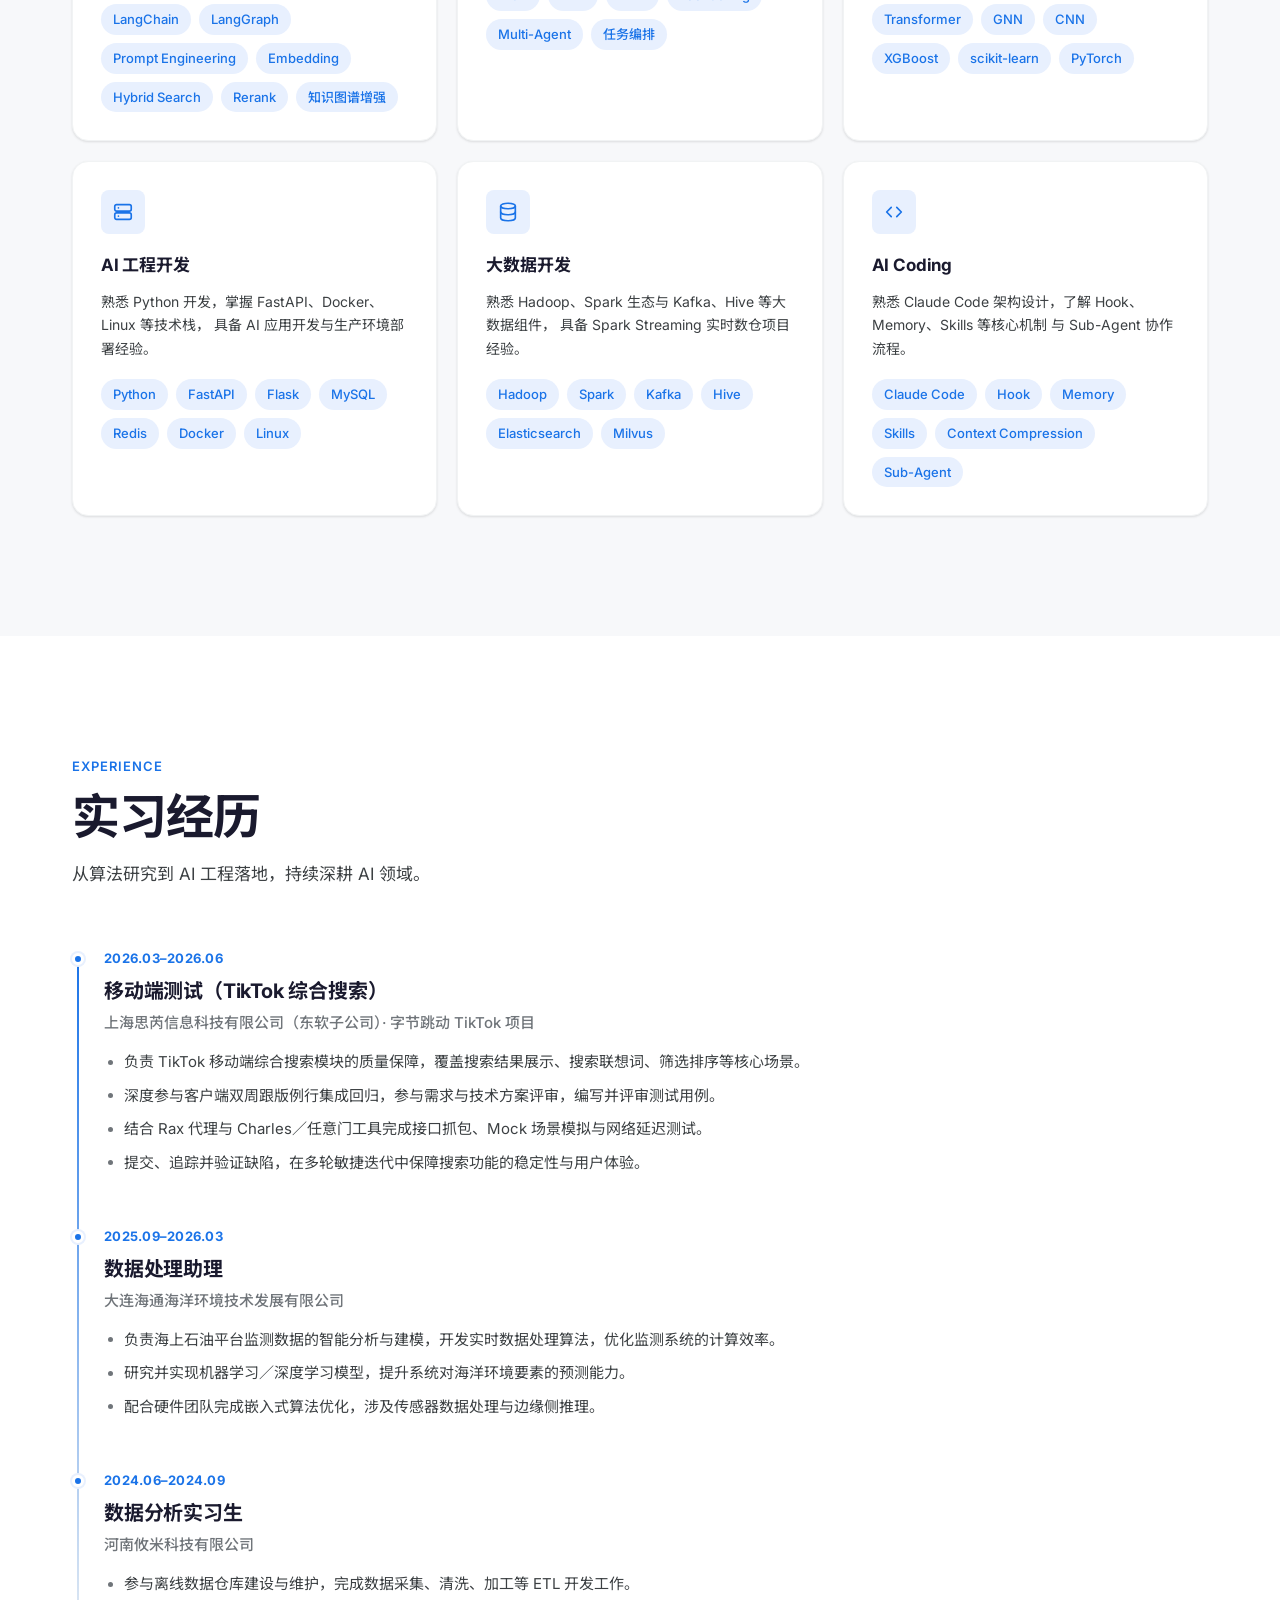
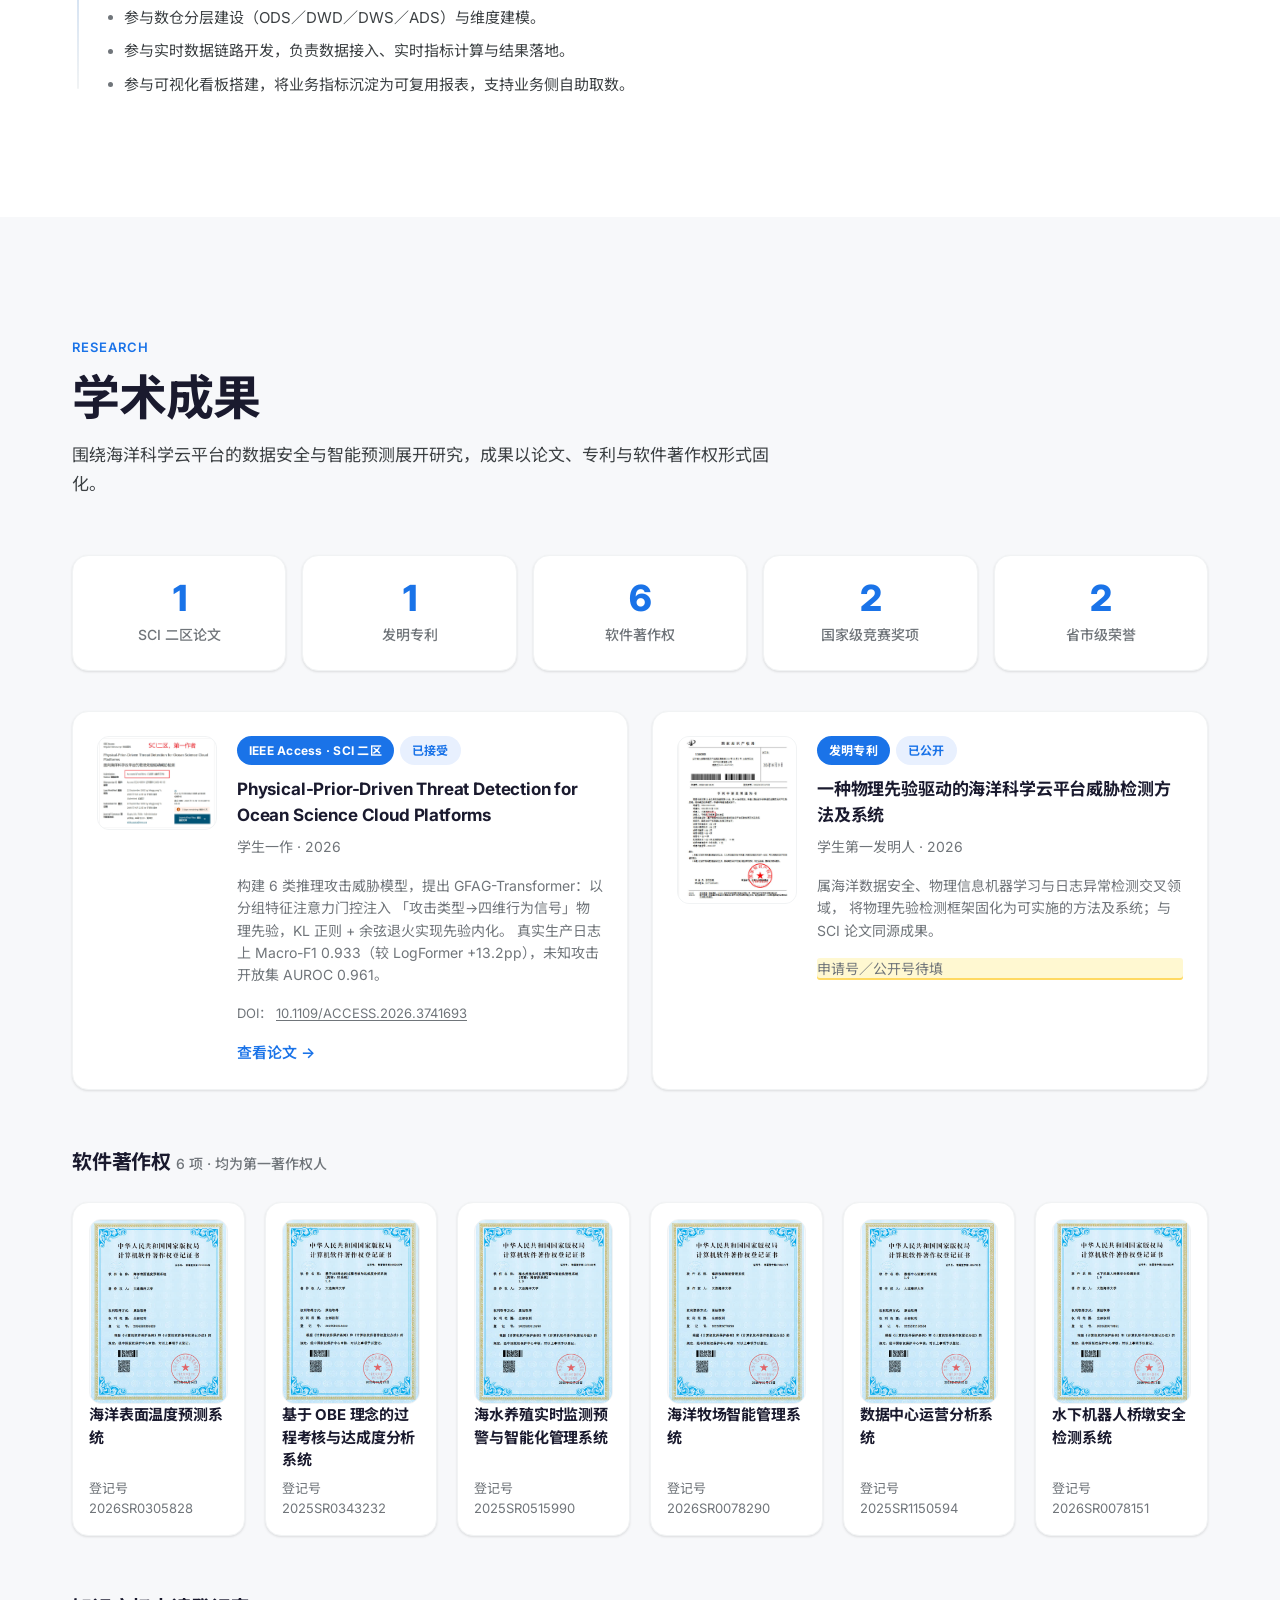
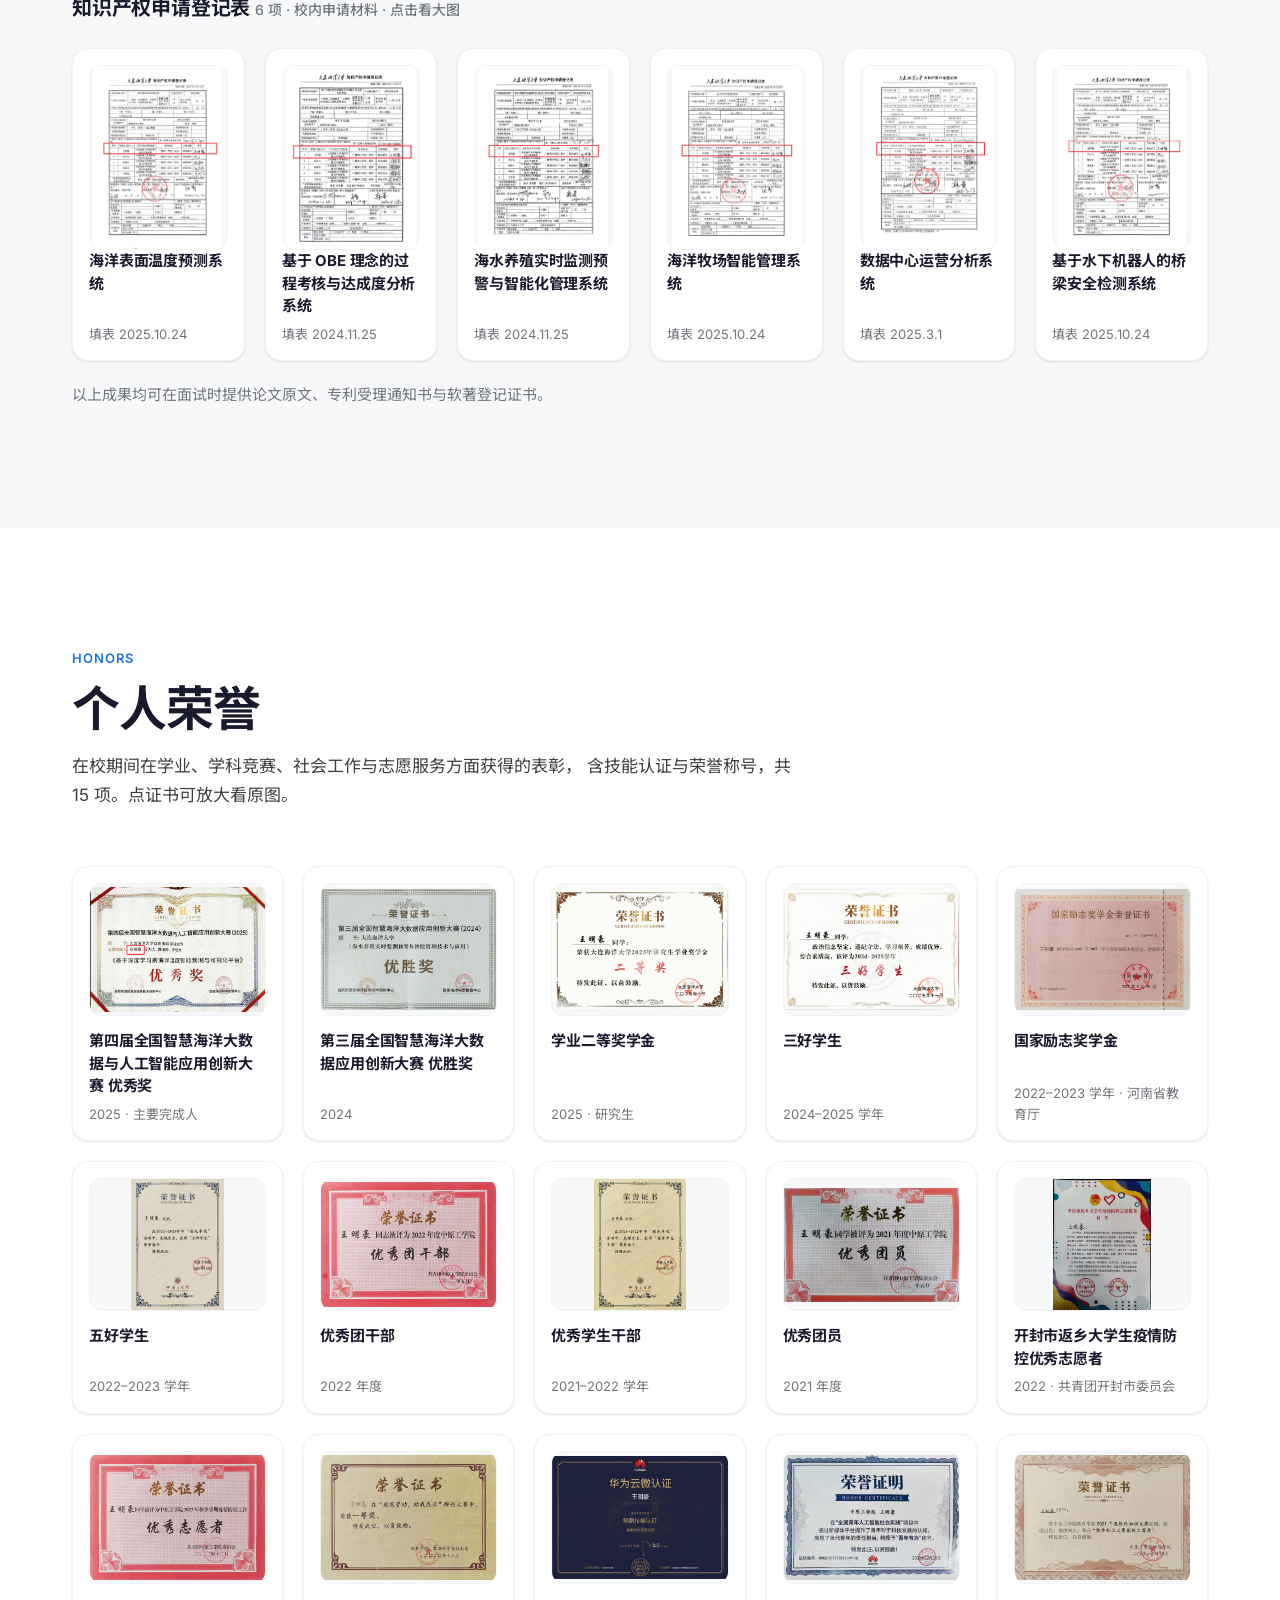
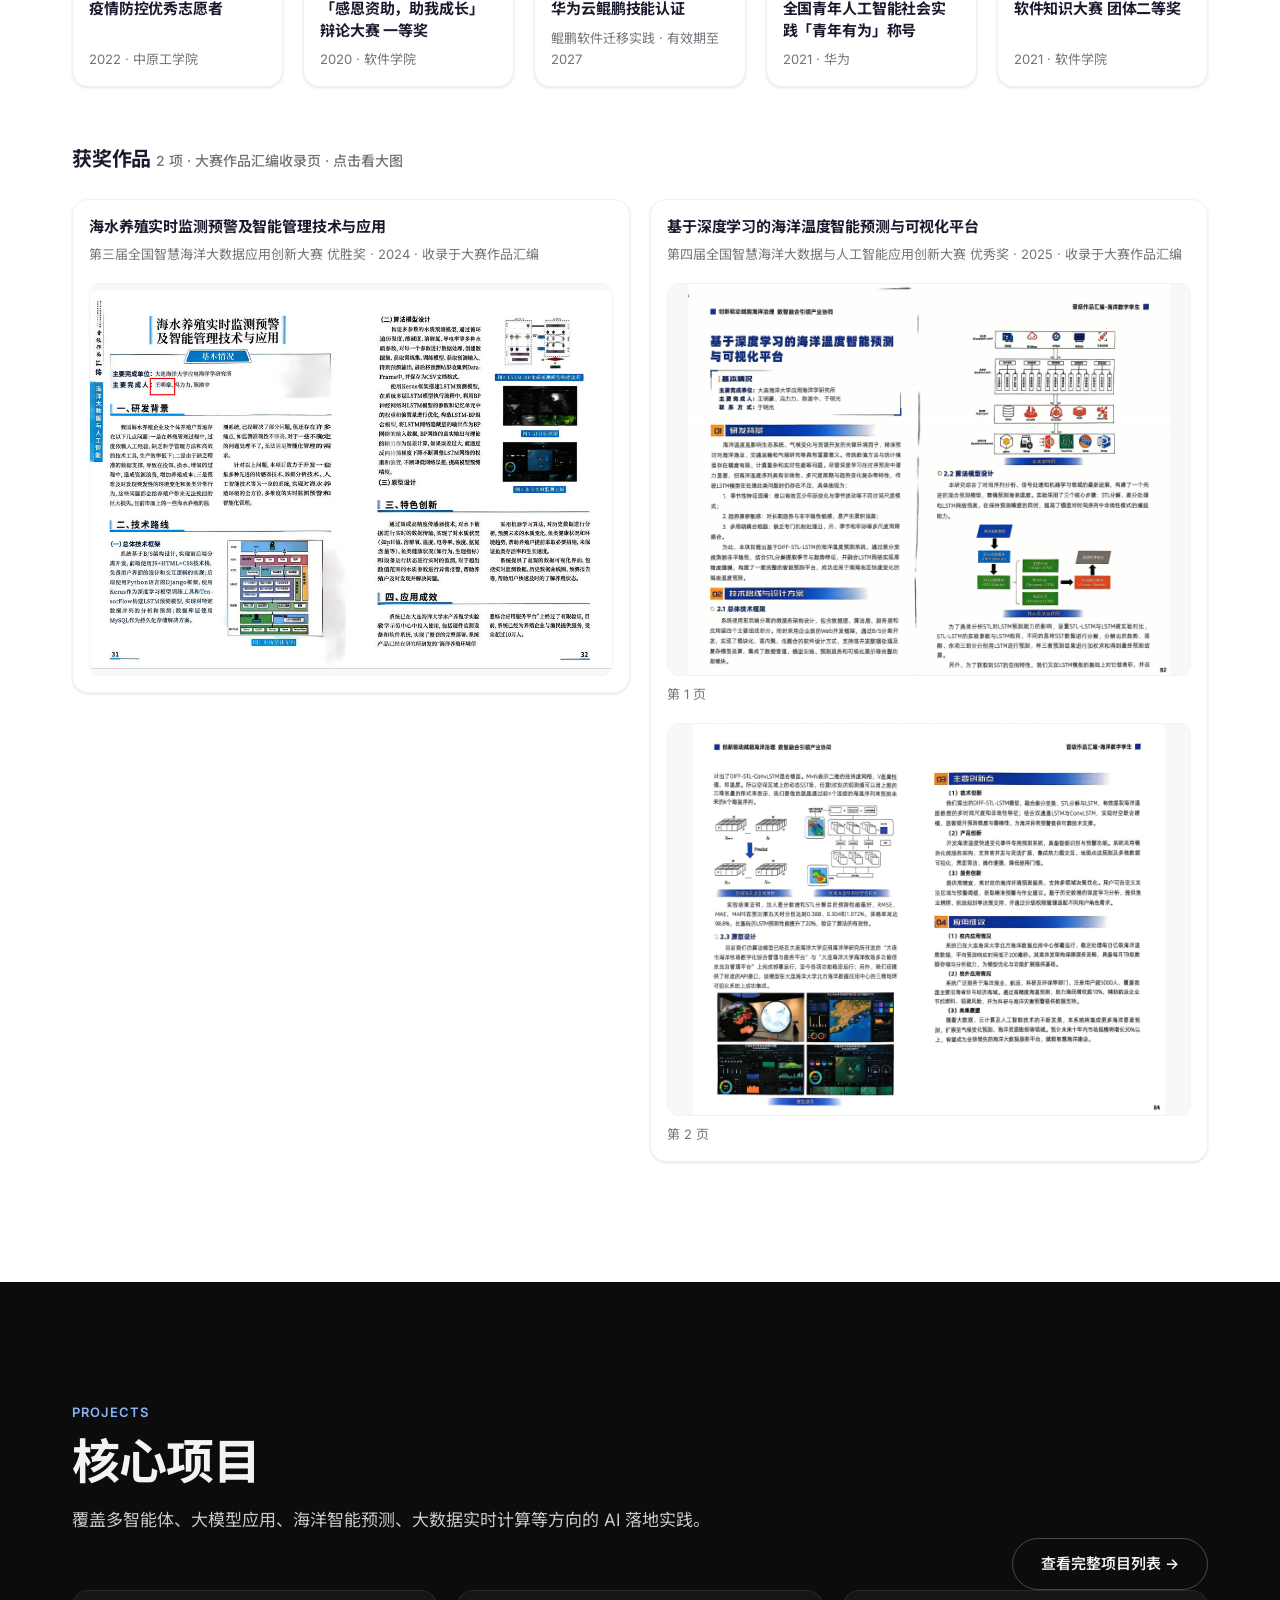
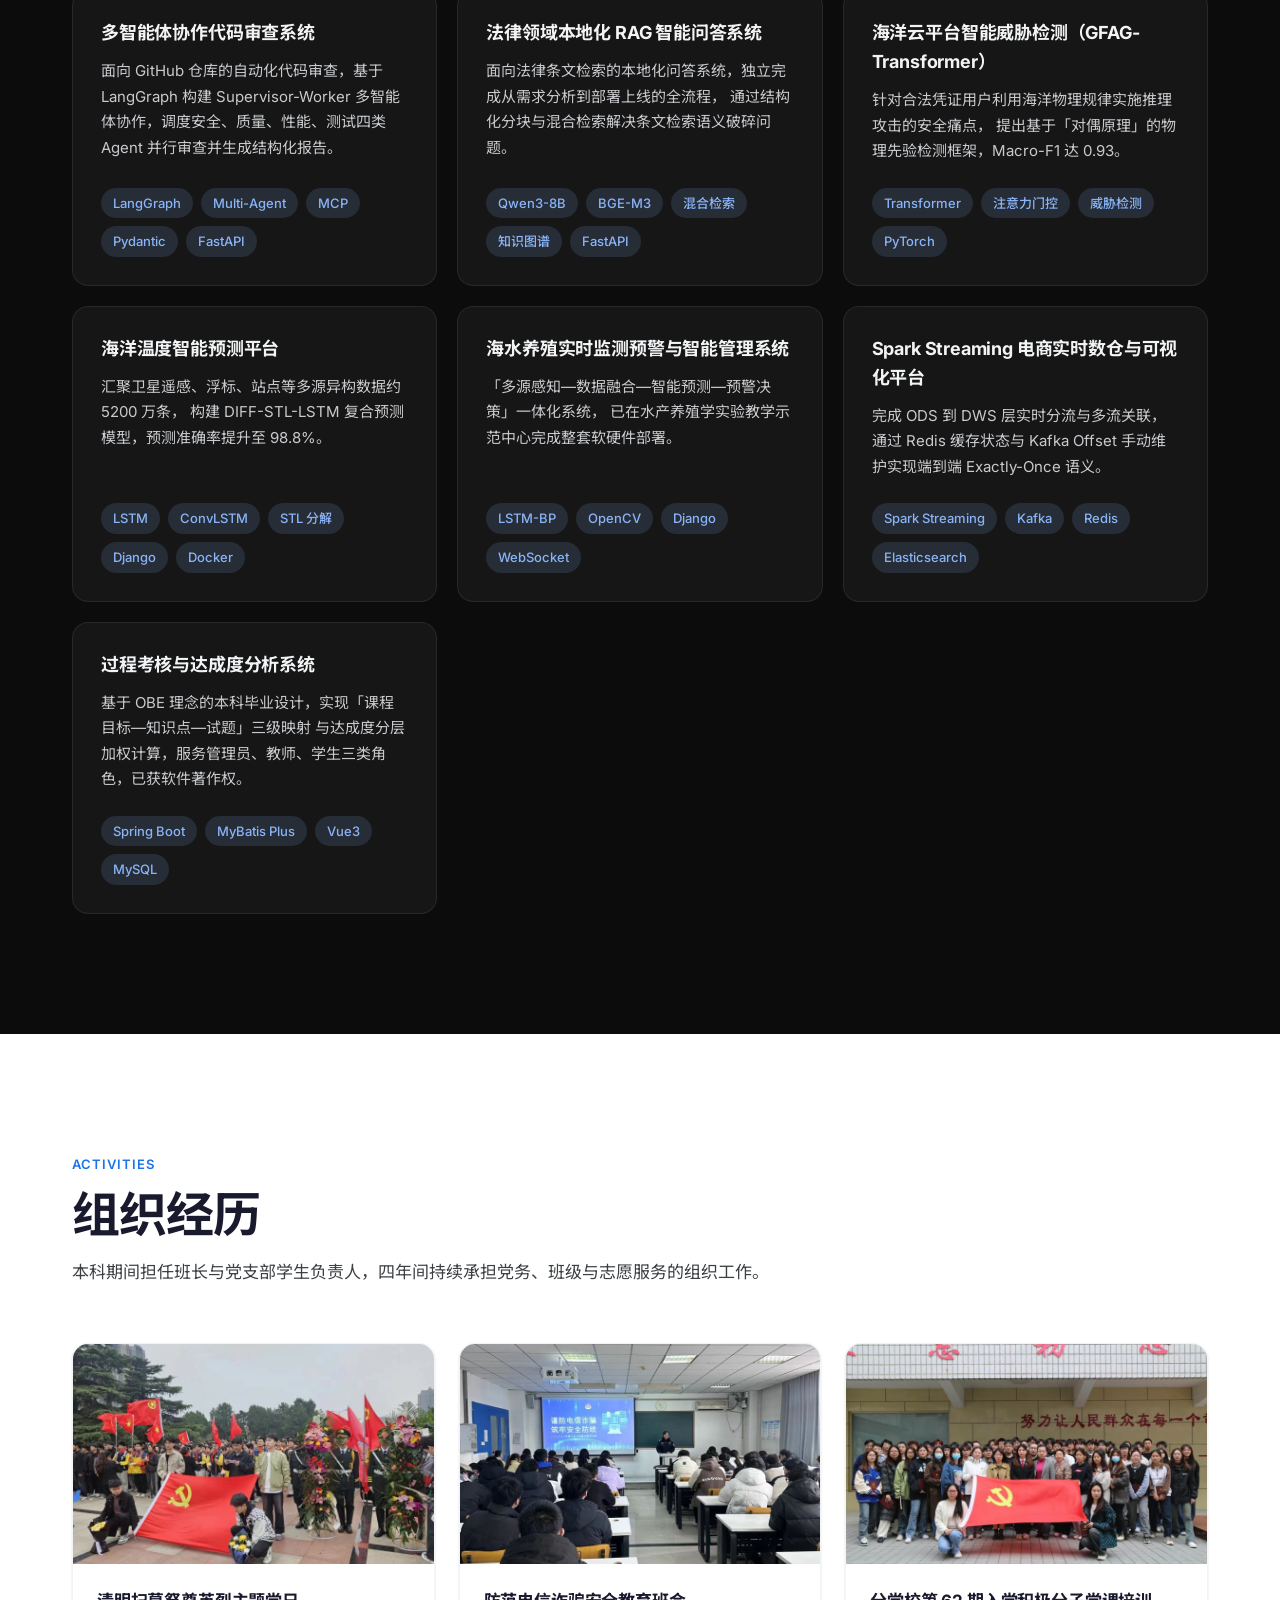
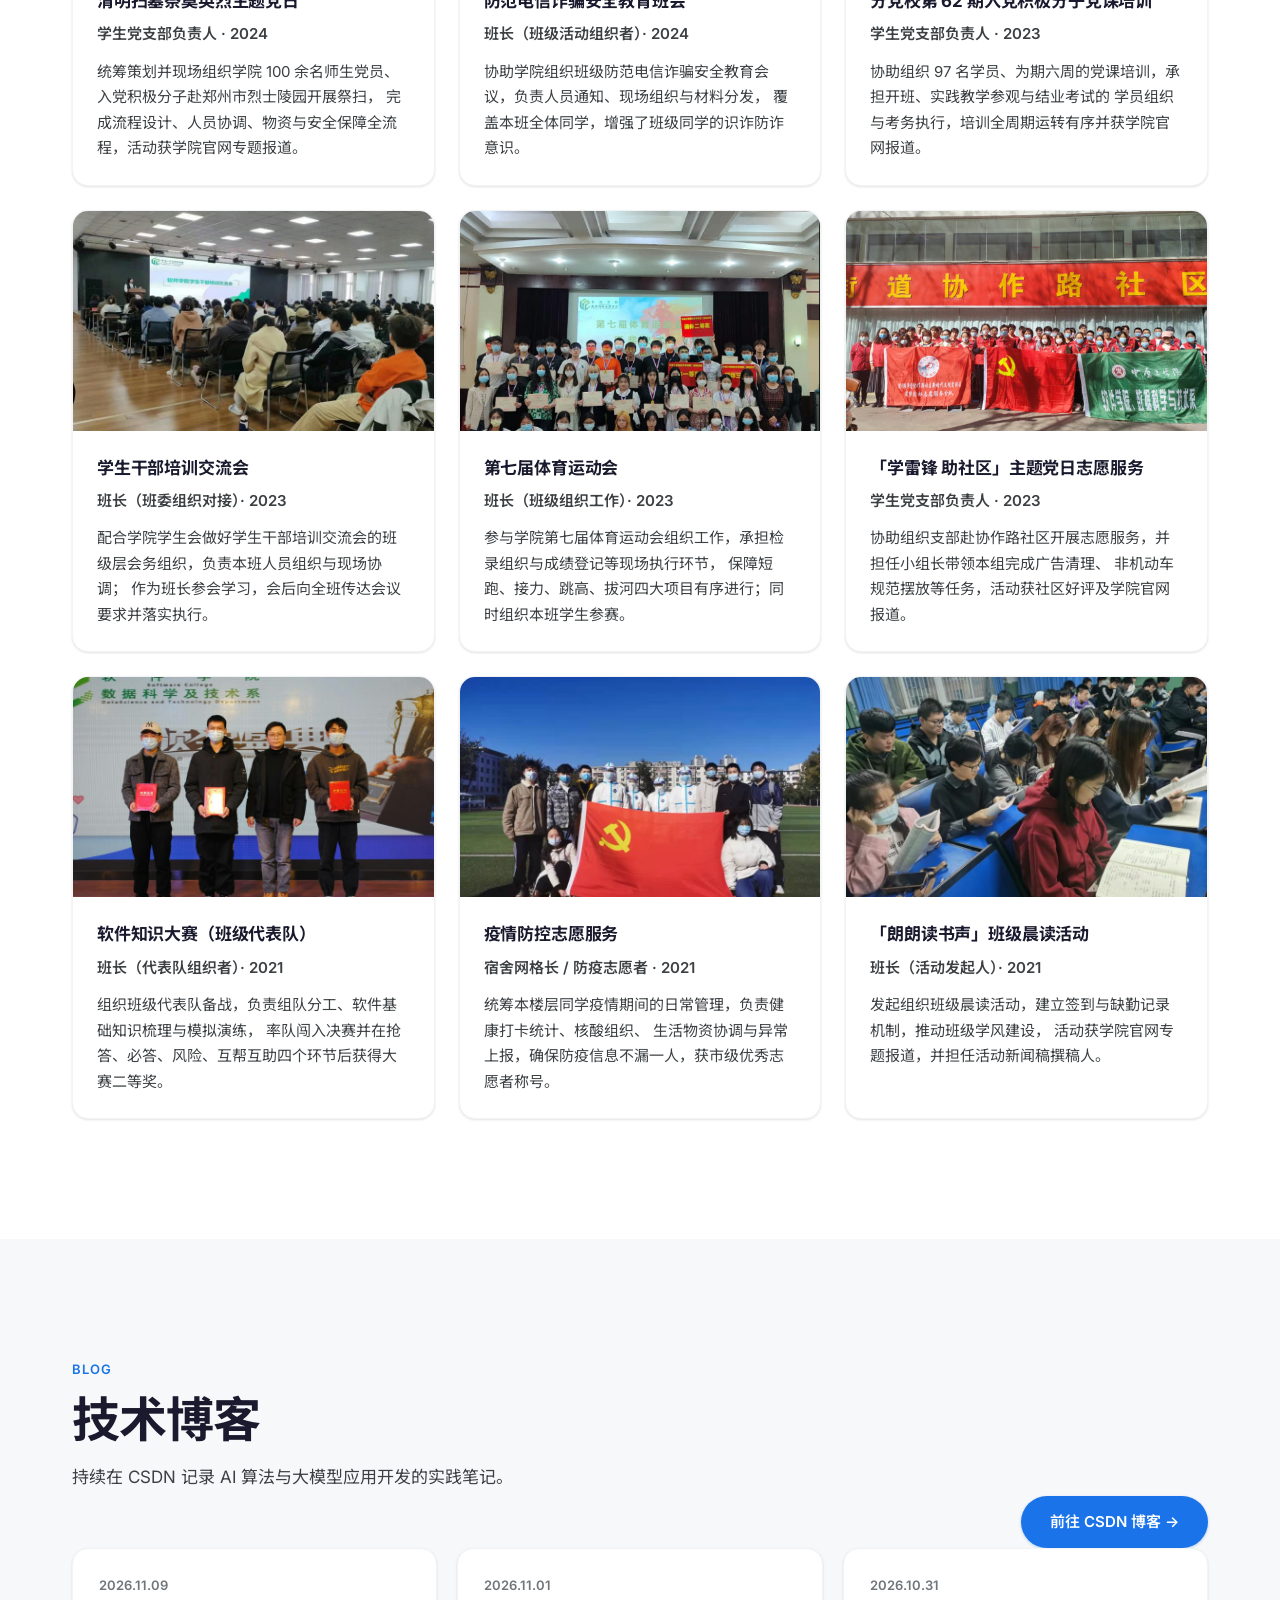
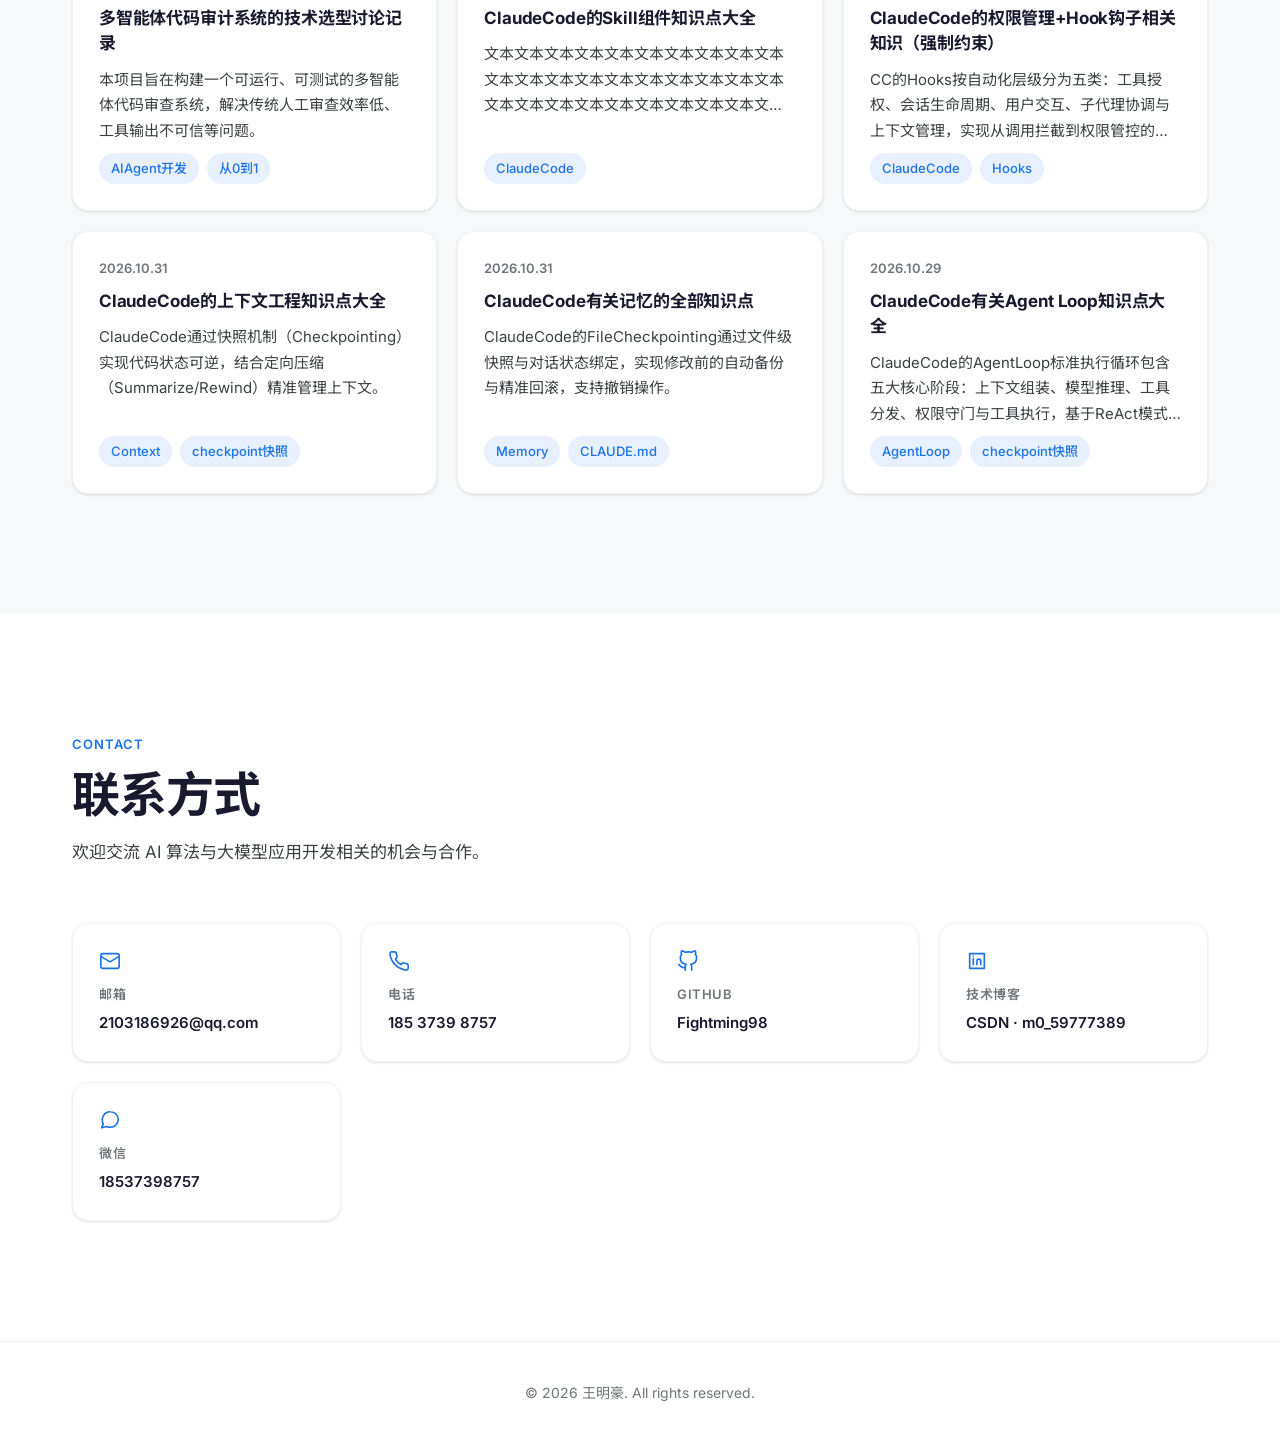
==== commit c649aa44: "首屏特长拆成四条要点 原来是一整段 13 行的连续文字，中英混排下右边缘参差、四个分号串成 一块，扫读找不到落点。按原文字一句一条拆成四条，前面加「特长：」， 每条前面一个小圆点。文字本身没有改动。 " ====
--- a/index.html
+++ b/index.html
@@ -100,7 +100,7 @@
             <img src="image/photo.jpg" alt="王明豪" class="hero-photo" width="180" height="225" decoding="async">
 
             <div class="hero-bio">
-              <!-- 这三段在源文件里不换行：HTML 会把段落内的换行折成空格，
+              <!-- 这几处在源文件里不换行：HTML 会把段落内的换行折成空格，
                    中文句子中间凭空多出一个空格（「智慧海洋 预测预警」）。
                    段落内部的折行只在这个空格看不出来的地方才允许 -->
               <p>
@@ -109,9 +109,15 @@
               <!-- <p>
                 在校期间担任大学班长与党支部学生负责人，荣获华为云鲲鹏技能认证，多次获得国家励志奖学金，学业奖学金，三好学生，五好学生，优秀班干，优秀团干，辩论赛一等奖，市级优秀志愿者和疫情优秀工作者等 10 余项荣誉称号。
               </p> -->
-              <p>
-                特长：熟悉 Python 语言与 PyTorch、FastAPI、LangChain 框架及 Spark 大数据技术，精通机器学习算法与 CNN、GCN、Transformer 等深度学习模型，具备 PyTorch 模型训练调优与 FastAPI 安全工程化部署能力；具备 AI 大模型应用与工程落地能力，独立开发过法律领域本地化 RAG 智能问答系统与多智能体协作代码审查系统；深入理解 ReAct、Reflexion、Agentic Loop、Memory、Function Calling、MCP 等 Harness 核心组件与 A2A、多 Agent 协作原理及复杂任务拆解能力；熟悉 Claude Code 工程架构设计，Memory、Hooks、Skills 等核心机制与 Prompt 工程、Context 工程能力。
-              </p>
+              <p class="bio-label">特长：</p>
+              <!-- 四个分号拆成四条：每条一个主题，扫读时一行一个落点。
+                   文字本身没动，只是把原来的一段拆开 -->
+              <ul class="bio-list">
+                <li>熟悉 Python 语言与 PyTorch、FastAPI、LangChain 框架及 Spark 大数据技术，精通机器学习算法与 CNN、GCN、Transformer 等深度学习模型，具备 PyTorch 模型训练调优与 FastAPI 安全工程化部署能力；</li>
+                <li>具备 AI 大模型应用与工程落地能力，独立开发过法律领域本地化 RAG 智能问答系统与多智能体协作代码审查系统；</li>
+                <li>深入理解 ReAct、Reflexion、Agentic Loop、Memory、Function Calling、MCP 等 Harness 核心组件与 A2A、多 Agent 协作原理及复杂任务拆解能力；</li>
+                <li>熟悉 Claude Code 工程架构设计，Memory、Hooks、Skills 等核心机制与 Prompt 工程、Context 工程能力。</li>
+              </ul>
             </div>
           </div>
 
--- a/css/style.css
+++ b/css/style.css
@@ -513,6 +513,39 @@
   line-height: 1.8;
   color: var(--c-text-2);
 }
+
+/* 「特长」的四条：原来是一整段 13 行，扫读找不到落点，拆成一条一行。
+   .hero-bio 里的 p 不带 margin，所以段距得自己补 */
+.hero-bio .bio-label { margin-top: 10px; }
+
+.bio-list {
+  list-style: none;          /* 换成下面那个小圆点，浏览器自带的圆点太大、位置也不对 */
+  margin: 6px 0 0;
+  padding: 0;
+}
+
+.bio-list li {
+  position: relative;
+  padding-left: 18px;
+  font-size: 1rem;
+  line-height: 1.8;
+  color: var(--c-text-2);
+}
+
+/* 小圆点在第一条基线略上的位置：top 用 em 跟着行高走，改字号时自动跟着变 */
+.bio-list li::before {
+  content: "";
+  position: absolute;
+  left: 2px;
+  top: .72em;
+  width: 6px;
+  height: 6px;
+  border-radius: 50%;
+  background: var(--c-accent);
+  opacity: .55;
+}
+
+.bio-list li + li { margin-top: 6px; }
 
 .hero-actions { display: flex; gap: 12px; flex-wrap: wrap; }
 
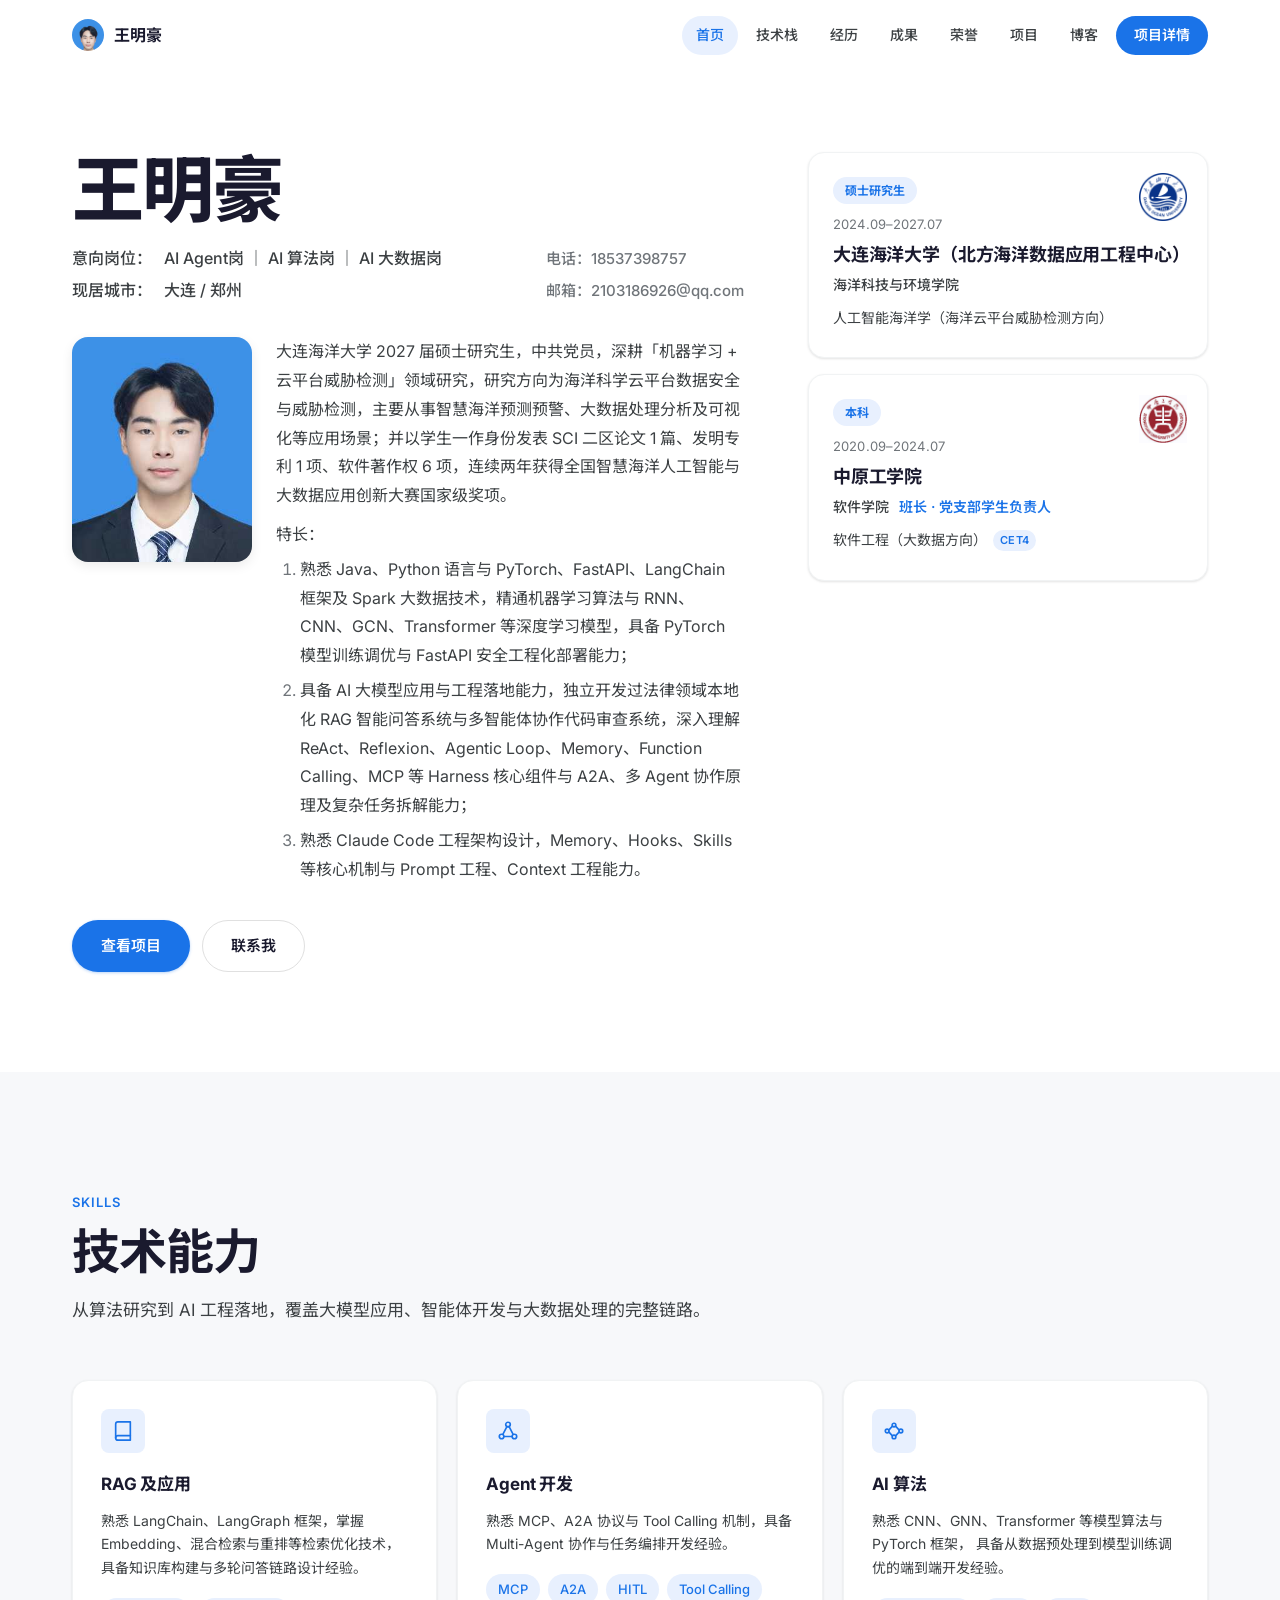
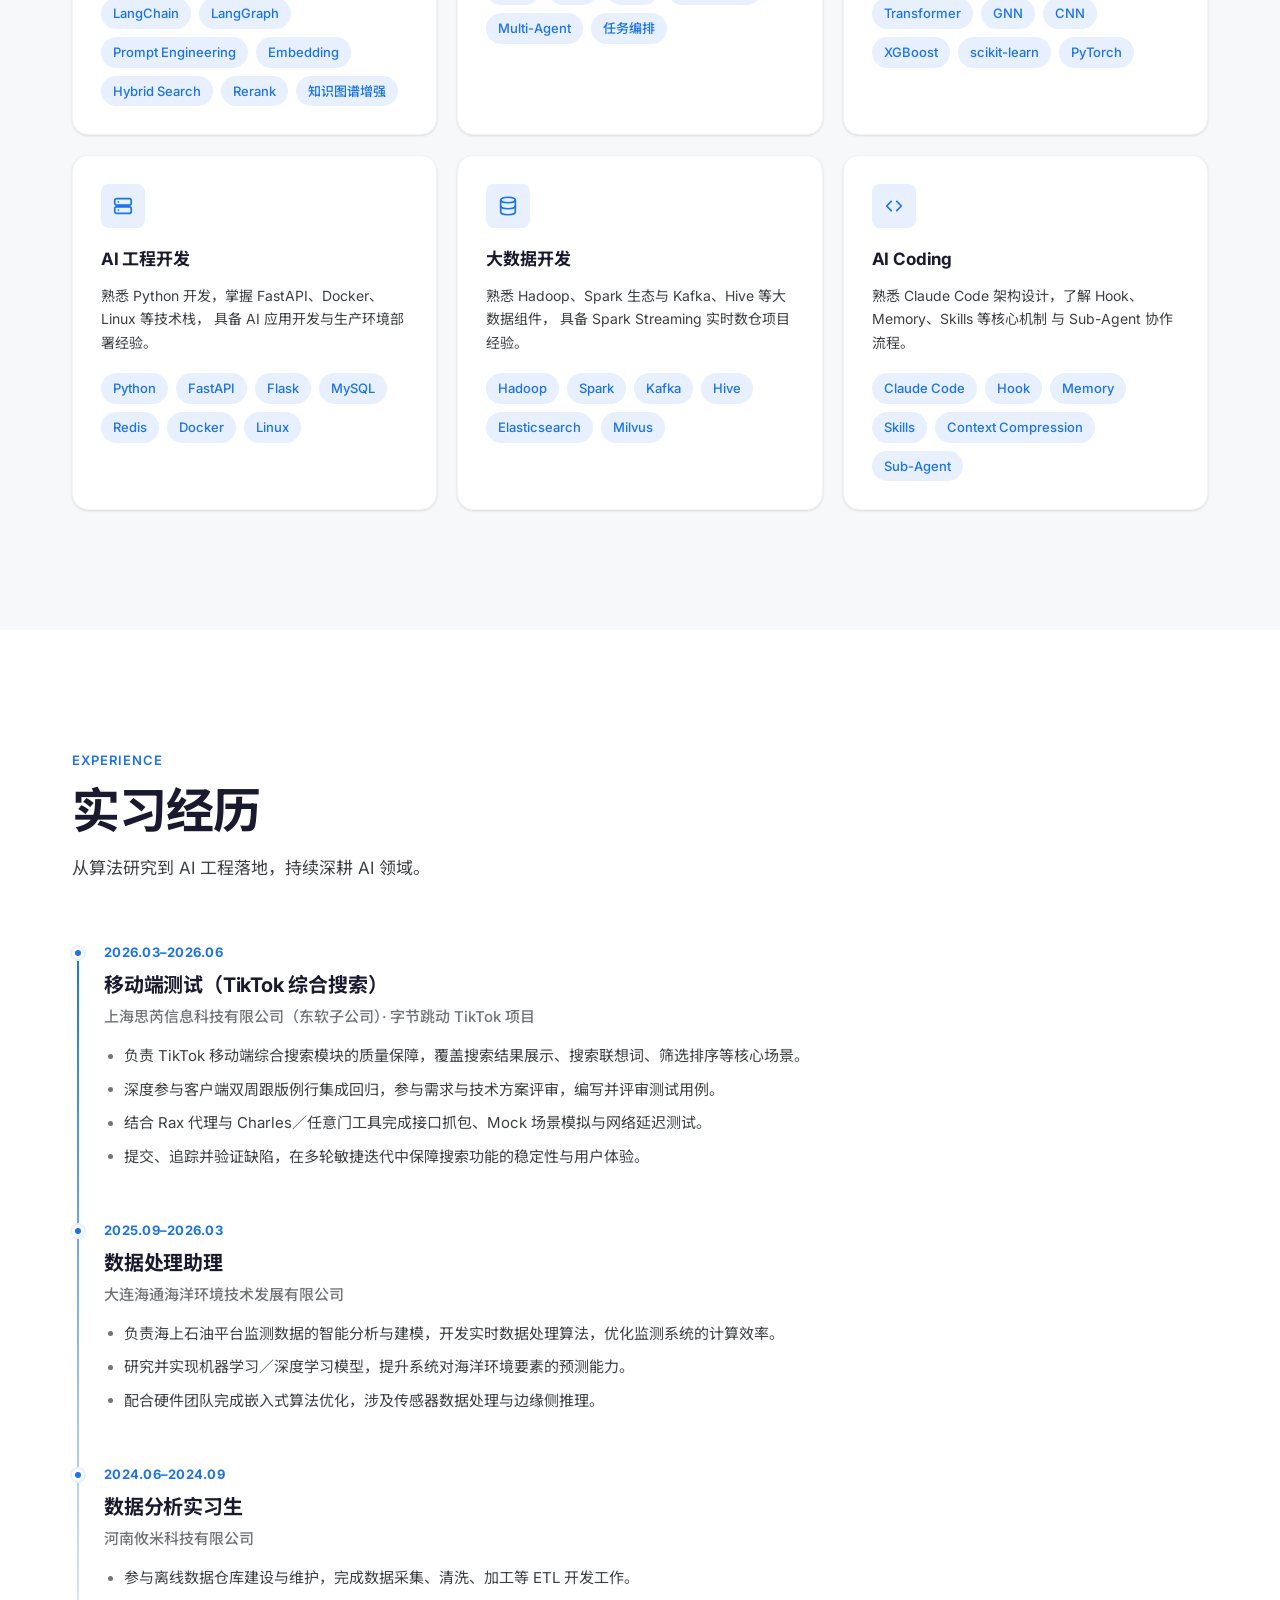
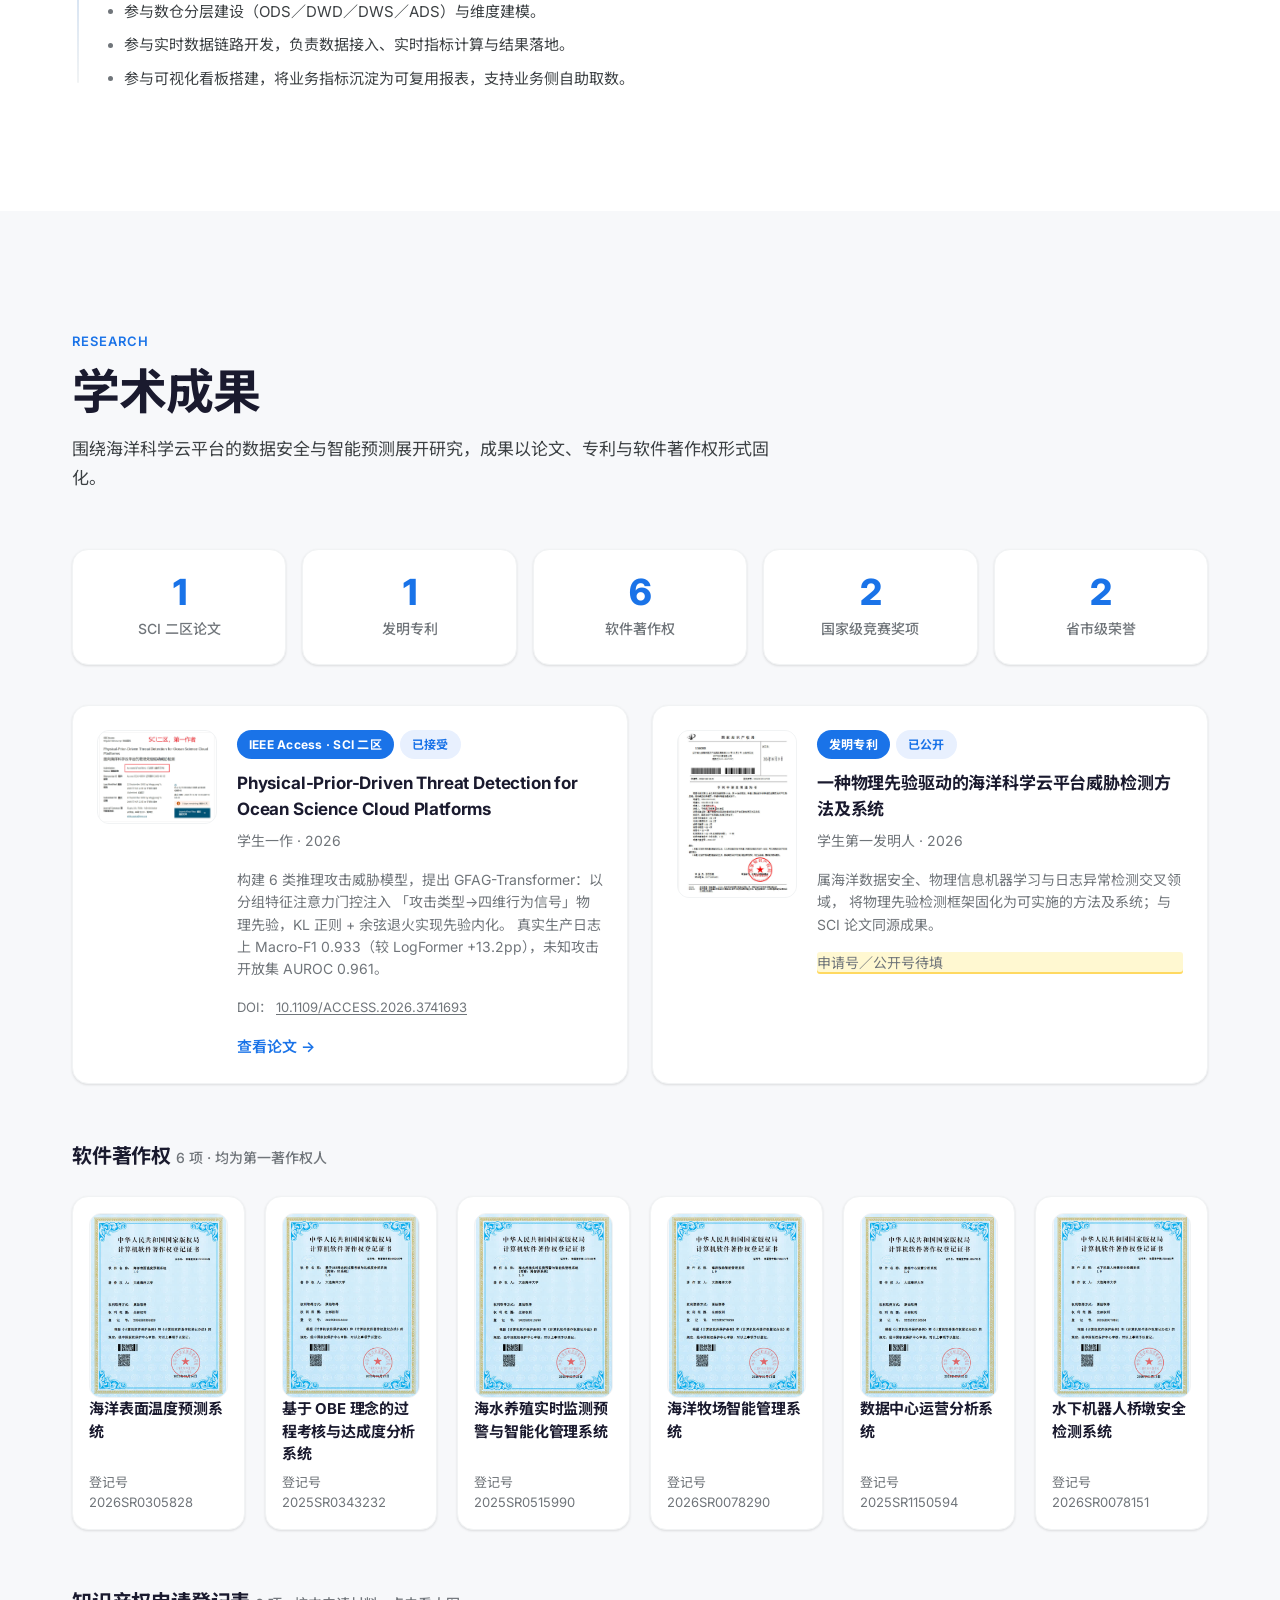
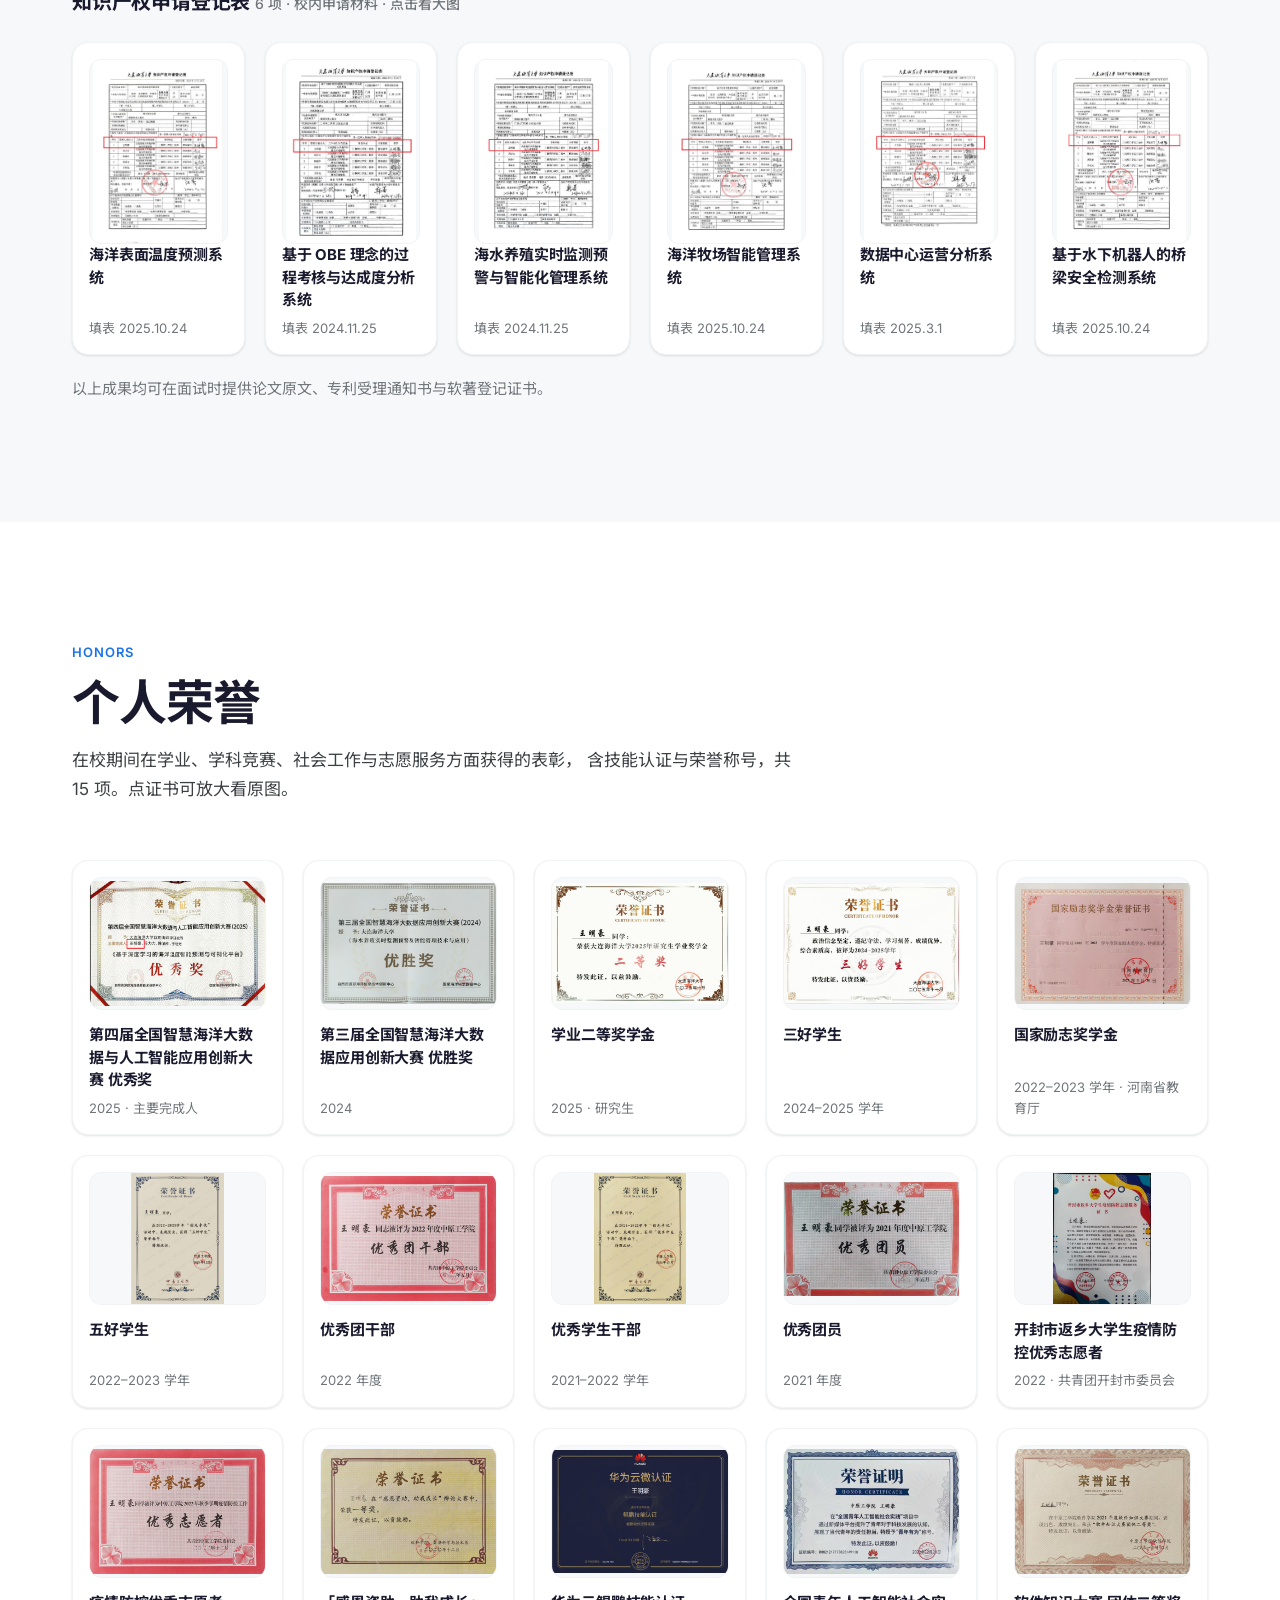
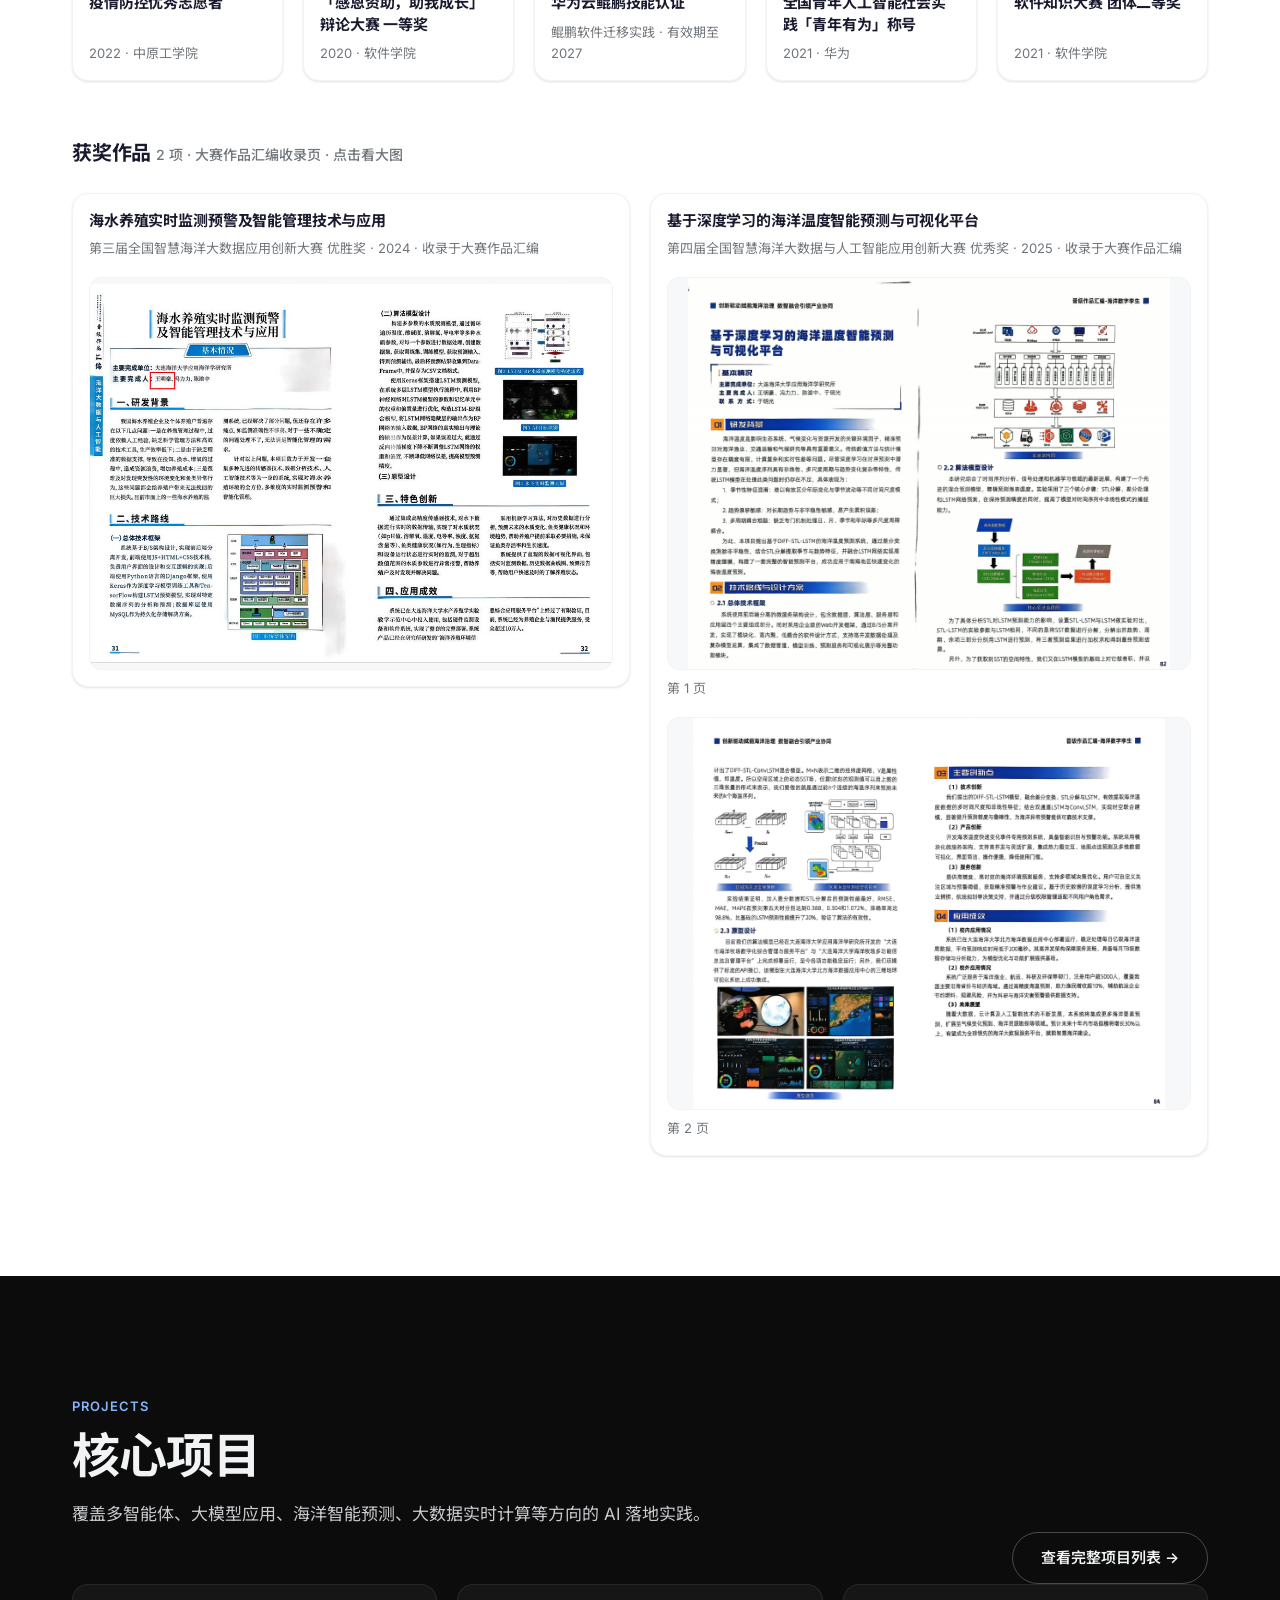
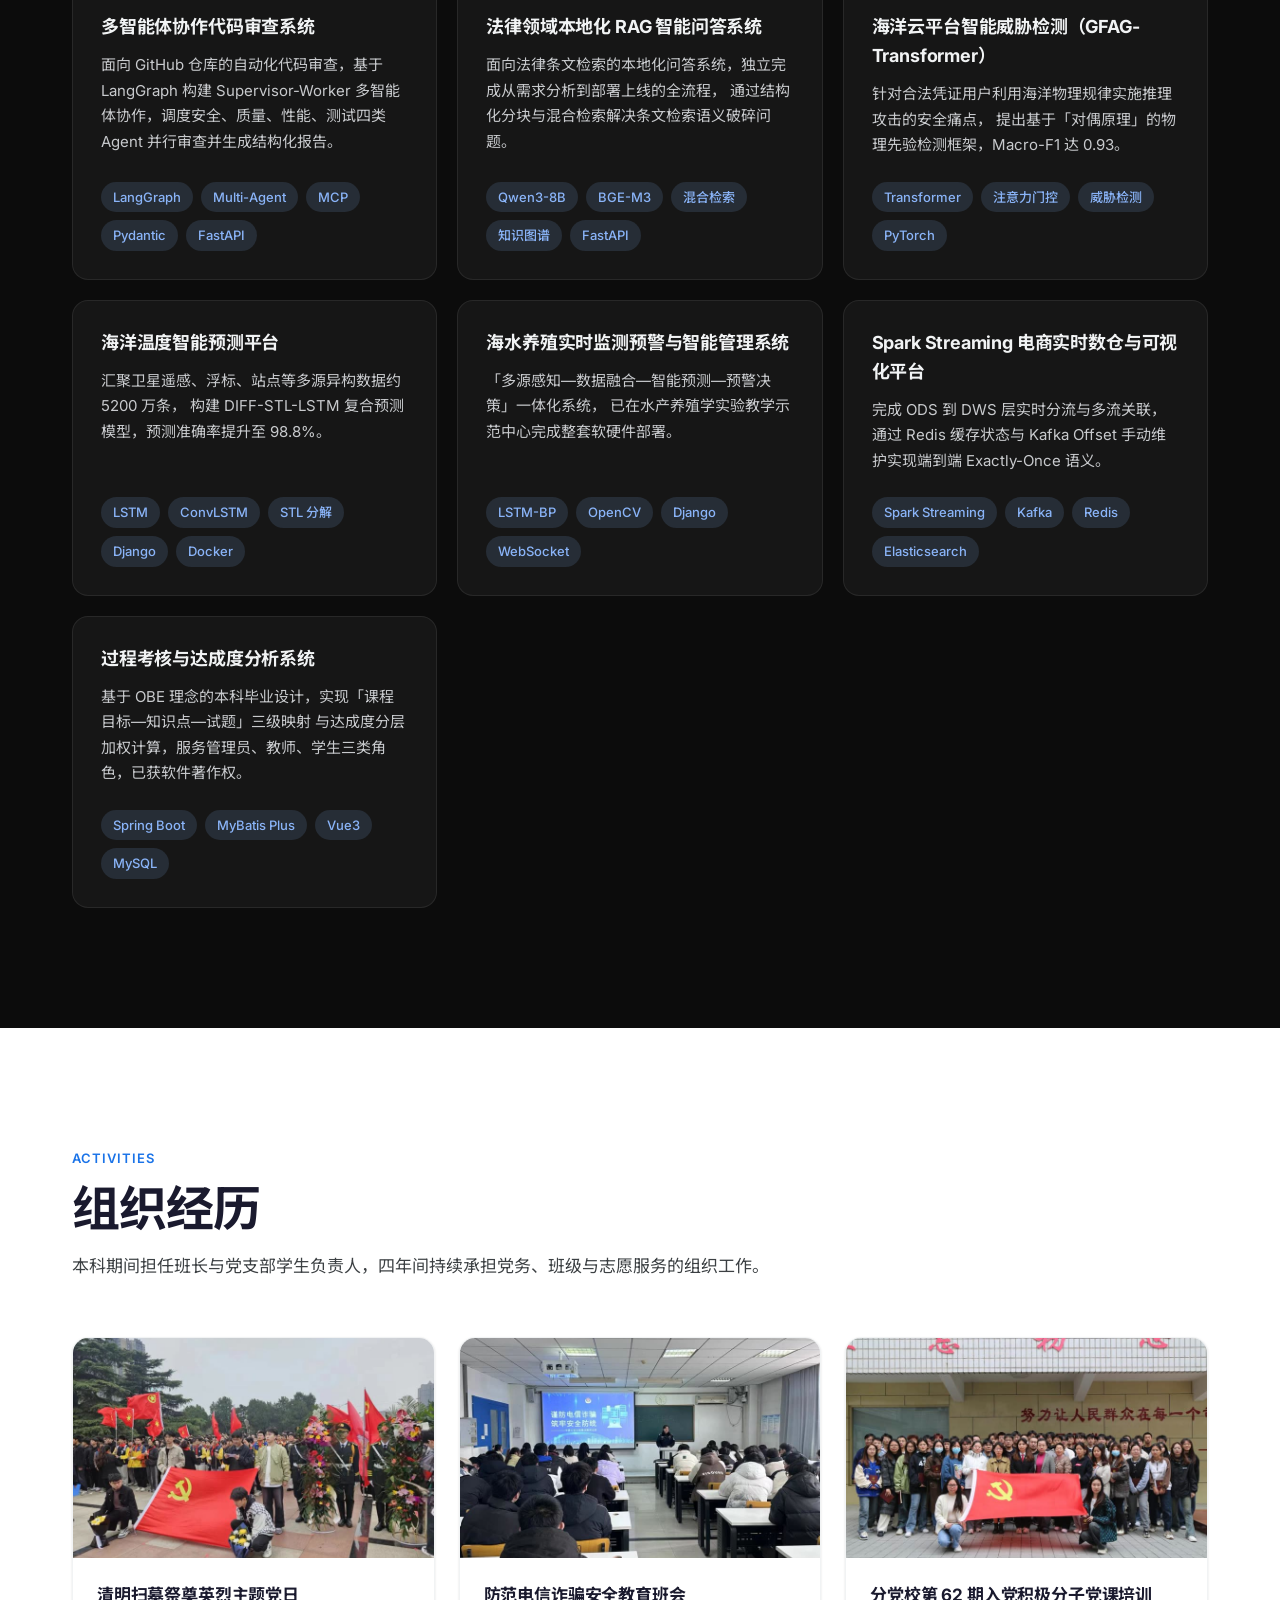
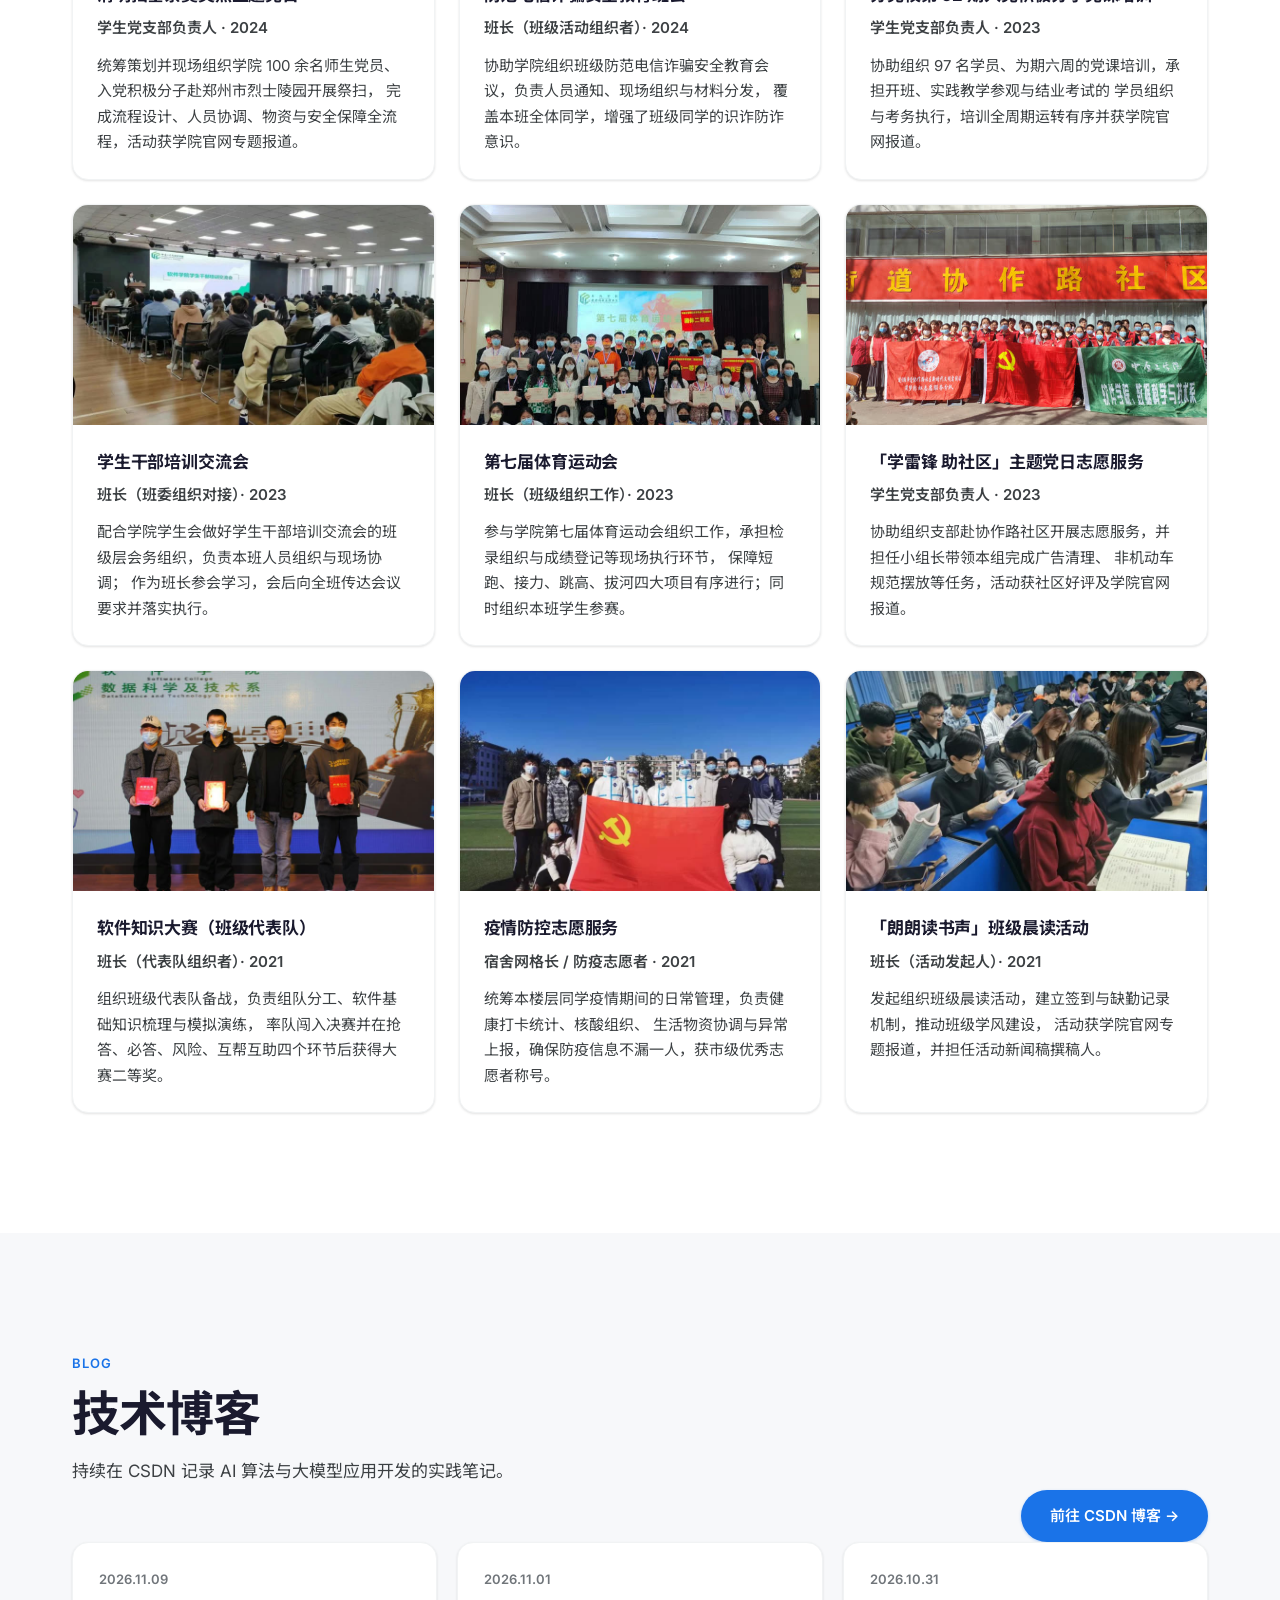
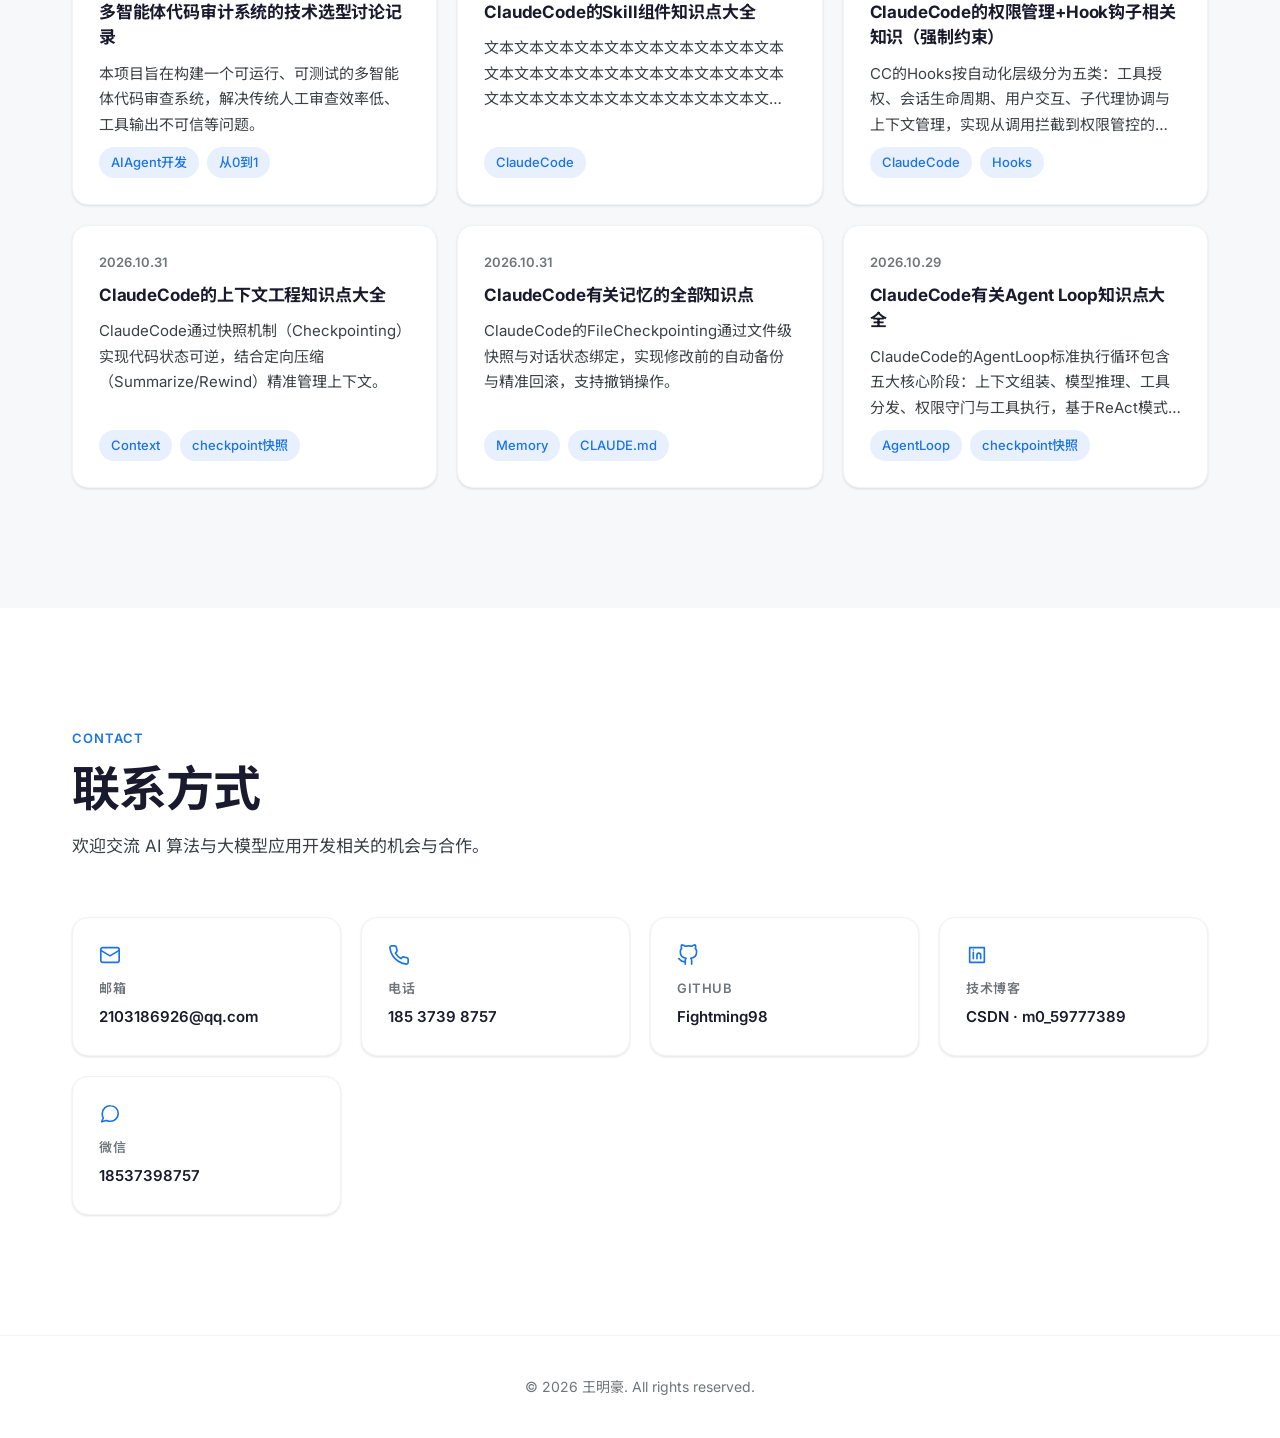
==== commit 380ba606: "首屏特长改成序号列表，内容同步新版 按新版文字把四条合并成三条，改成 1./2./3. 的序号列表（原来的小圆点 去掉）；技术栈补上 Java，模型列表补上 RNN。CSS 里 .bio-list 换" ====
--- a/index.html
+++ b/index.html
@@ -110,14 +110,13 @@
                 在校期间担任大学班长与党支部学生负责人，荣获华为云鲲鹏技能认证，多次获得国家励志奖学金，学业奖学金，三好学生，五好学生，优秀班干，优秀团干，辩论赛一等奖，市级优秀志愿者和疫情优秀工作者等 10 余项荣誉称号。
               </p> -->
               <p class="bio-label">特长：</p>
-              <!-- 四个分号拆成四条：每条一个主题，扫读时一行一个落点。
-                   文字本身没动，只是把原来的一段拆开 -->
-              <ul class="bio-list">
-                <li>熟悉 Python 语言与 PyTorch、FastAPI、LangChain 框架及 Spark 大数据技术，精通机器学习算法与 CNN、GCN、Transformer 等深度学习模型，具备 PyTorch 模型训练调优与 FastAPI 安全工程化部署能力；</li>
-                <li>具备 AI 大模型应用与工程落地能力，独立开发过法律领域本地化 RAG 智能问答系统与多智能体协作代码审查系统；</li>
-                <li>深入理解 ReAct、Reflexion、Agentic Loop、Memory、Function Calling、MCP 等 Harness 核心组件与 A2A、多 Agent 协作原理及复杂任务拆解能力；</li>
+              <!-- 三条按序号排列：每条一个主题，扫读时一行一个落点。
+                   原来是一整段，按分号拆开，文字本身没动 -->
+              <ol class="bio-list">
+                <li>熟悉 Java、Python 语言与 PyTorch、FastAPI、LangChain 框架及 Spark 大数据技术，精通机器学习算法与 RNN、CNN、GCN、Transformer 等深度学习模型，具备 PyTorch 模型训练调优与 FastAPI 安全工程化部署能力；</li>
+                <li>具备 AI 大模型应用与工程落地能力，独立开发过法律领域本地化 RAG 智能问答系统与多智能体协作代码审查系统，深入理解 ReAct、Reflexion、Agentic Loop、Memory、Function Calling、MCP 等 Harness 核心组件与 A2A、多 Agent 协作原理及复杂任务拆解能力；</li>
                 <li>熟悉 Claude Code 工程架构设计，Memory、Hooks、Skills 等核心机制与 Prompt 工程、Context 工程能力。</li>
-              </ul>
+              </ol>
             </div>
           </div>
 
--- a/css/style.css
+++ b/css/style.css
@@ -514,36 +514,25 @@
   color: var(--c-text-2);
 }
 
-/* 「特长」的四条：原来是一整段 13 行，扫读找不到落点，拆成一条一行。
+/* 「特长」的三条：原来是一整段 13 行，扫读找不到落点，拆成带序号的一条一行。
    .hero-bio 里的 p 不带 margin，所以段距得自己补 */
 .hero-bio .bio-label { margin-top: 10px; }
 
 .bio-list {
-  list-style: none;          /* 换成下面那个小圆点，浏览器自带的圆点太大、位置也不对 */
   margin: 6px 0 0;
-  padding: 0;
+  /* 1.5em 刚好够「1.」加一个空格：换行时第二行的正文和第一行正文对齐，
+     不会缩到序号底下。浏览器默认的 40px 在窄栏里太宽 */
+  padding-left: 1.5em;
 }
 
 .bio-list li {
-  position: relative;
-  padding-left: 18px;
   font-size: 1rem;
   line-height: 1.8;
   color: var(--c-text-2);
 }
 
-/* 小圆点在第一条基线略上的位置：top 用 em 跟着行高走，改字号时自动跟着变 */
-.bio-list li::before {
-  content: "";
-  position: absolute;
-  left: 2px;
-  top: .72em;
-  width: 6px;
-  height: 6px;
-  border-radius: 50%;
-  background: var(--c-accent);
-  opacity: .55;
-}
+/* 序号比正文淡一点，不跟内容抢眼 */
+.bio-list li::marker { color: var(--c-text-3); }
 
 .bio-list li + li { margin-top: 6px; }
 
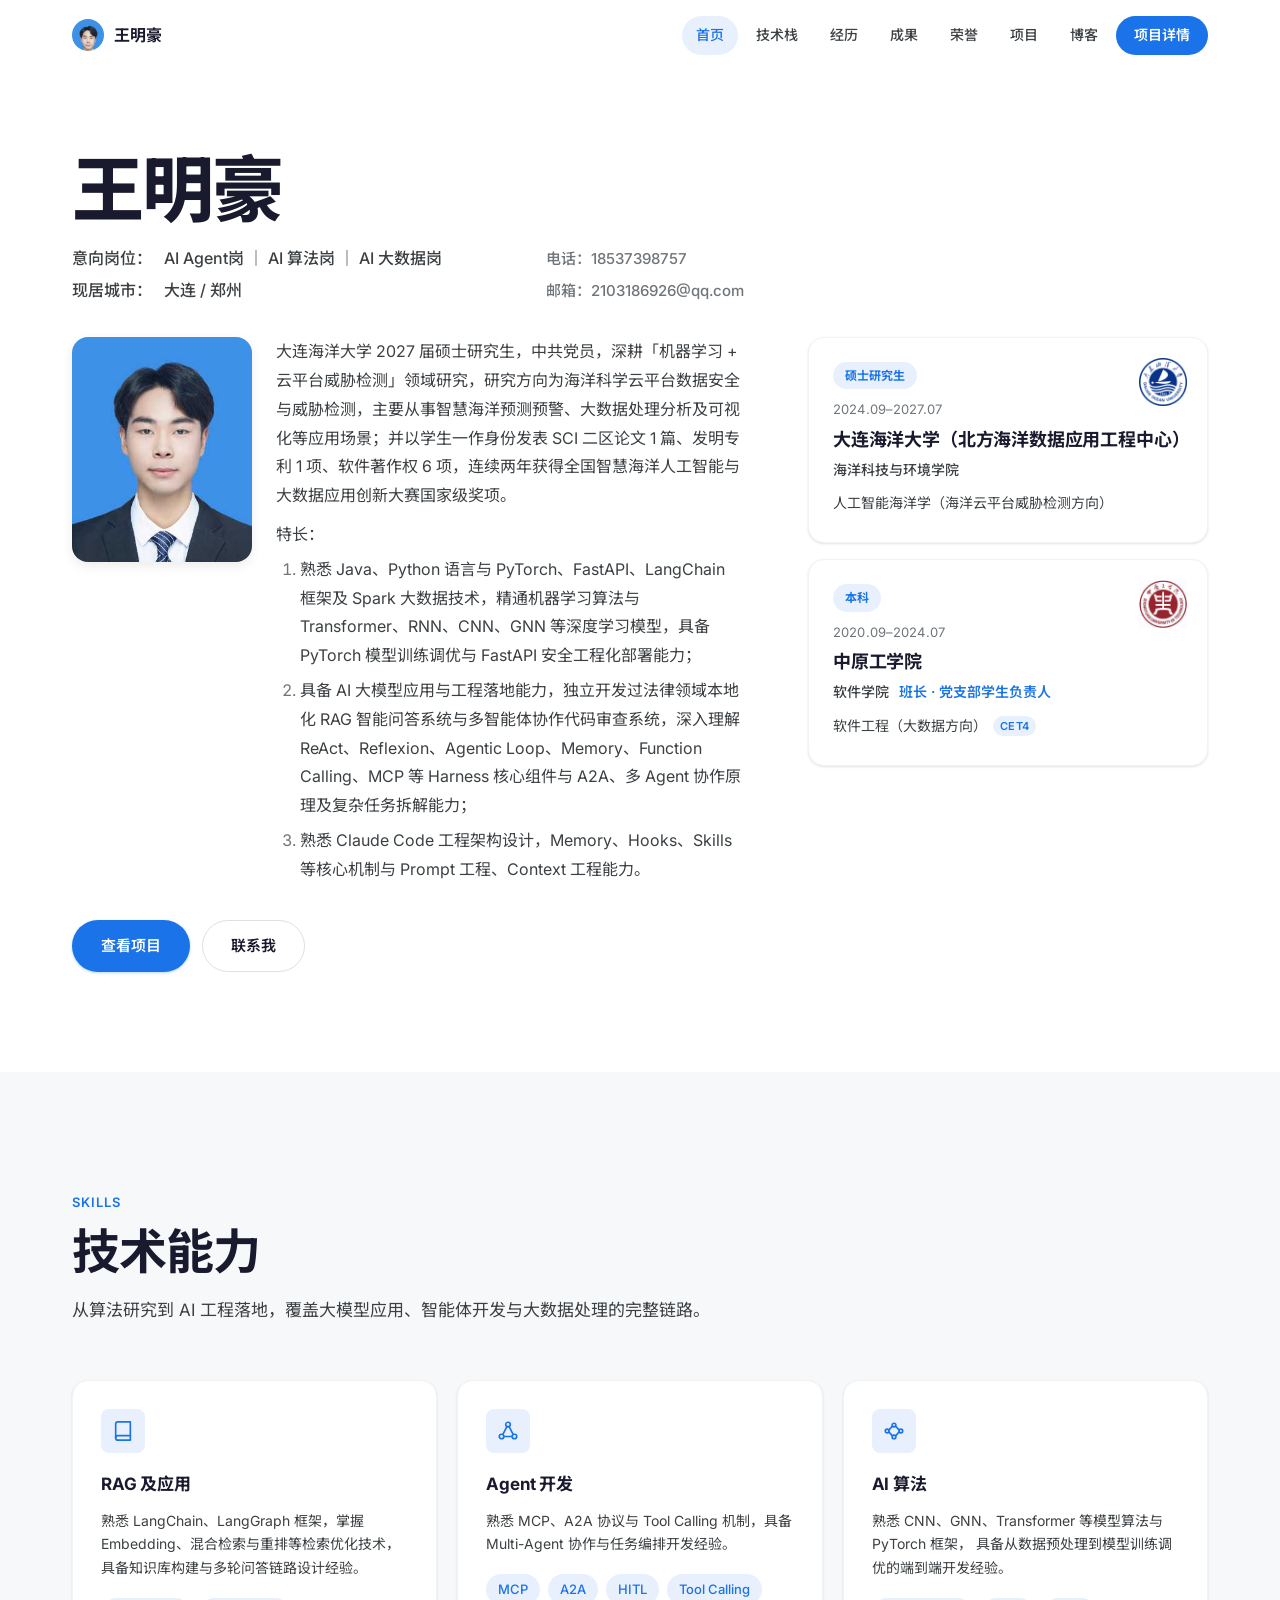
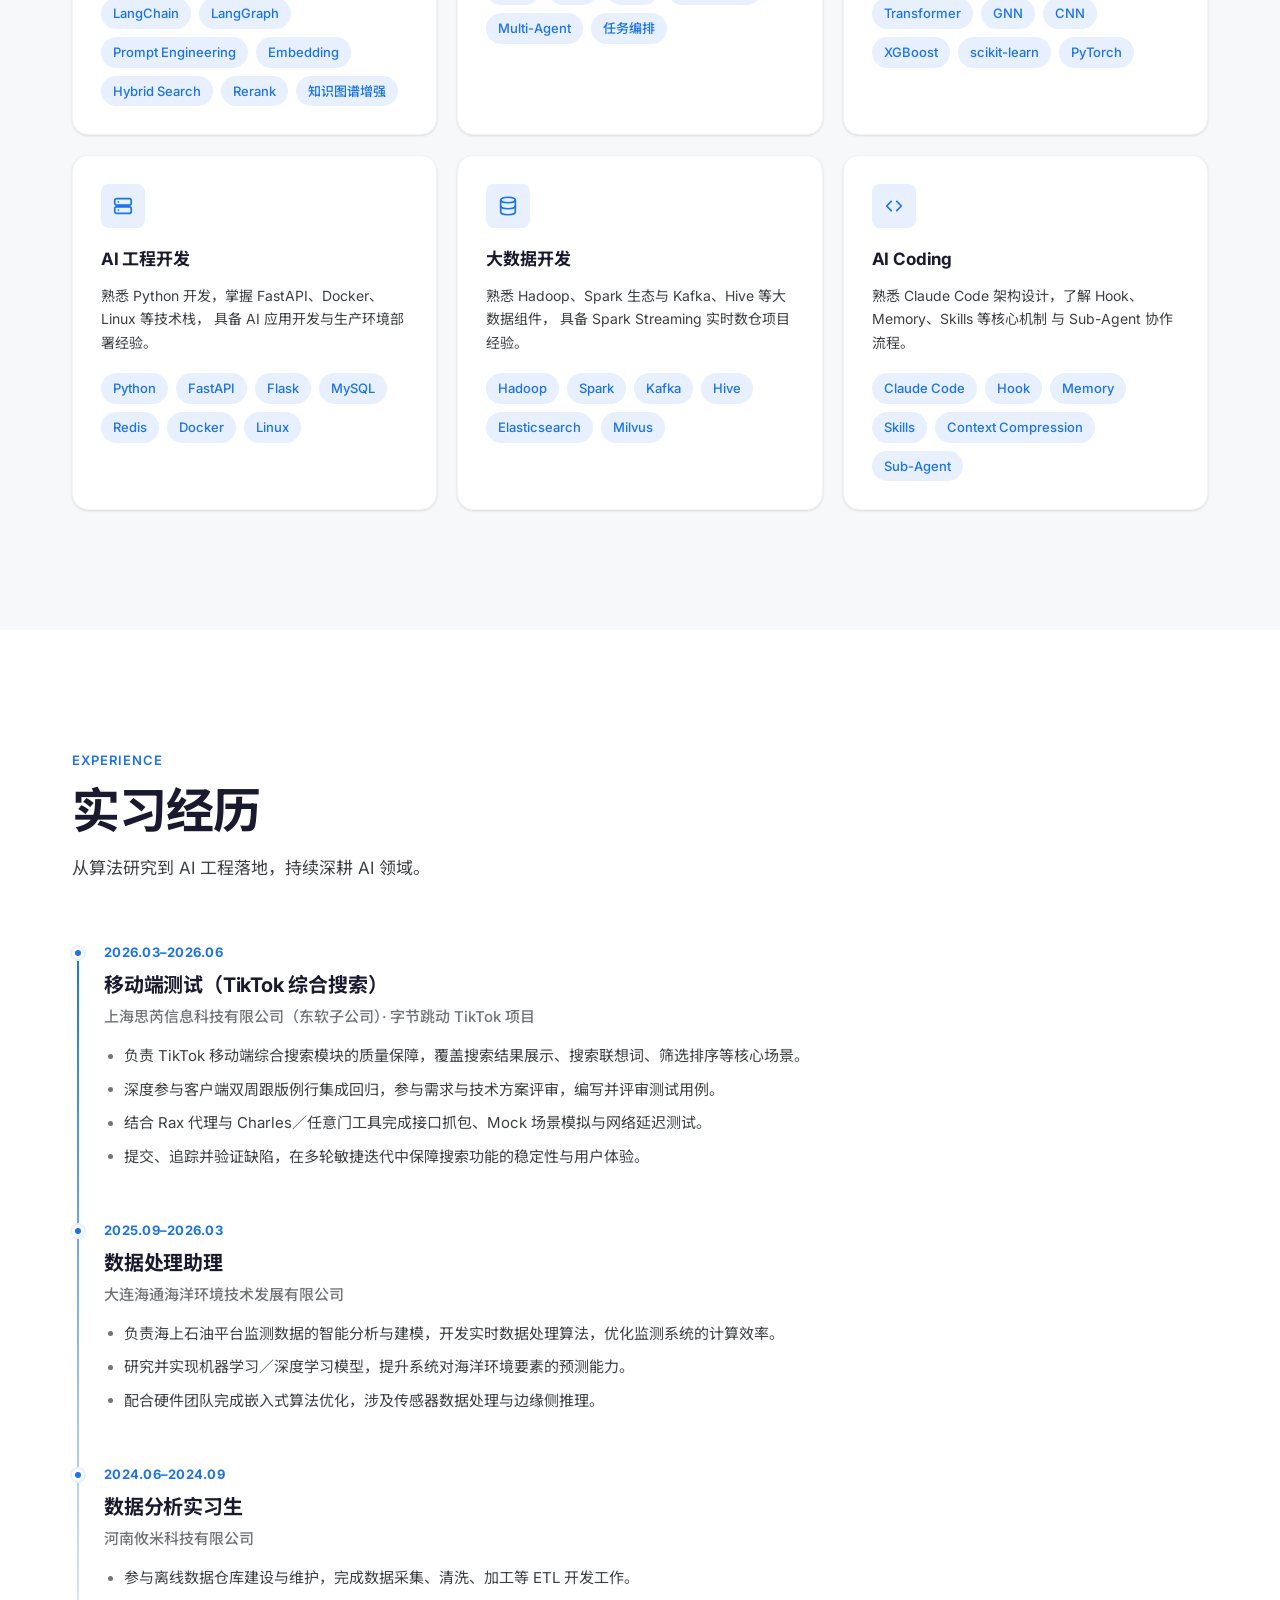
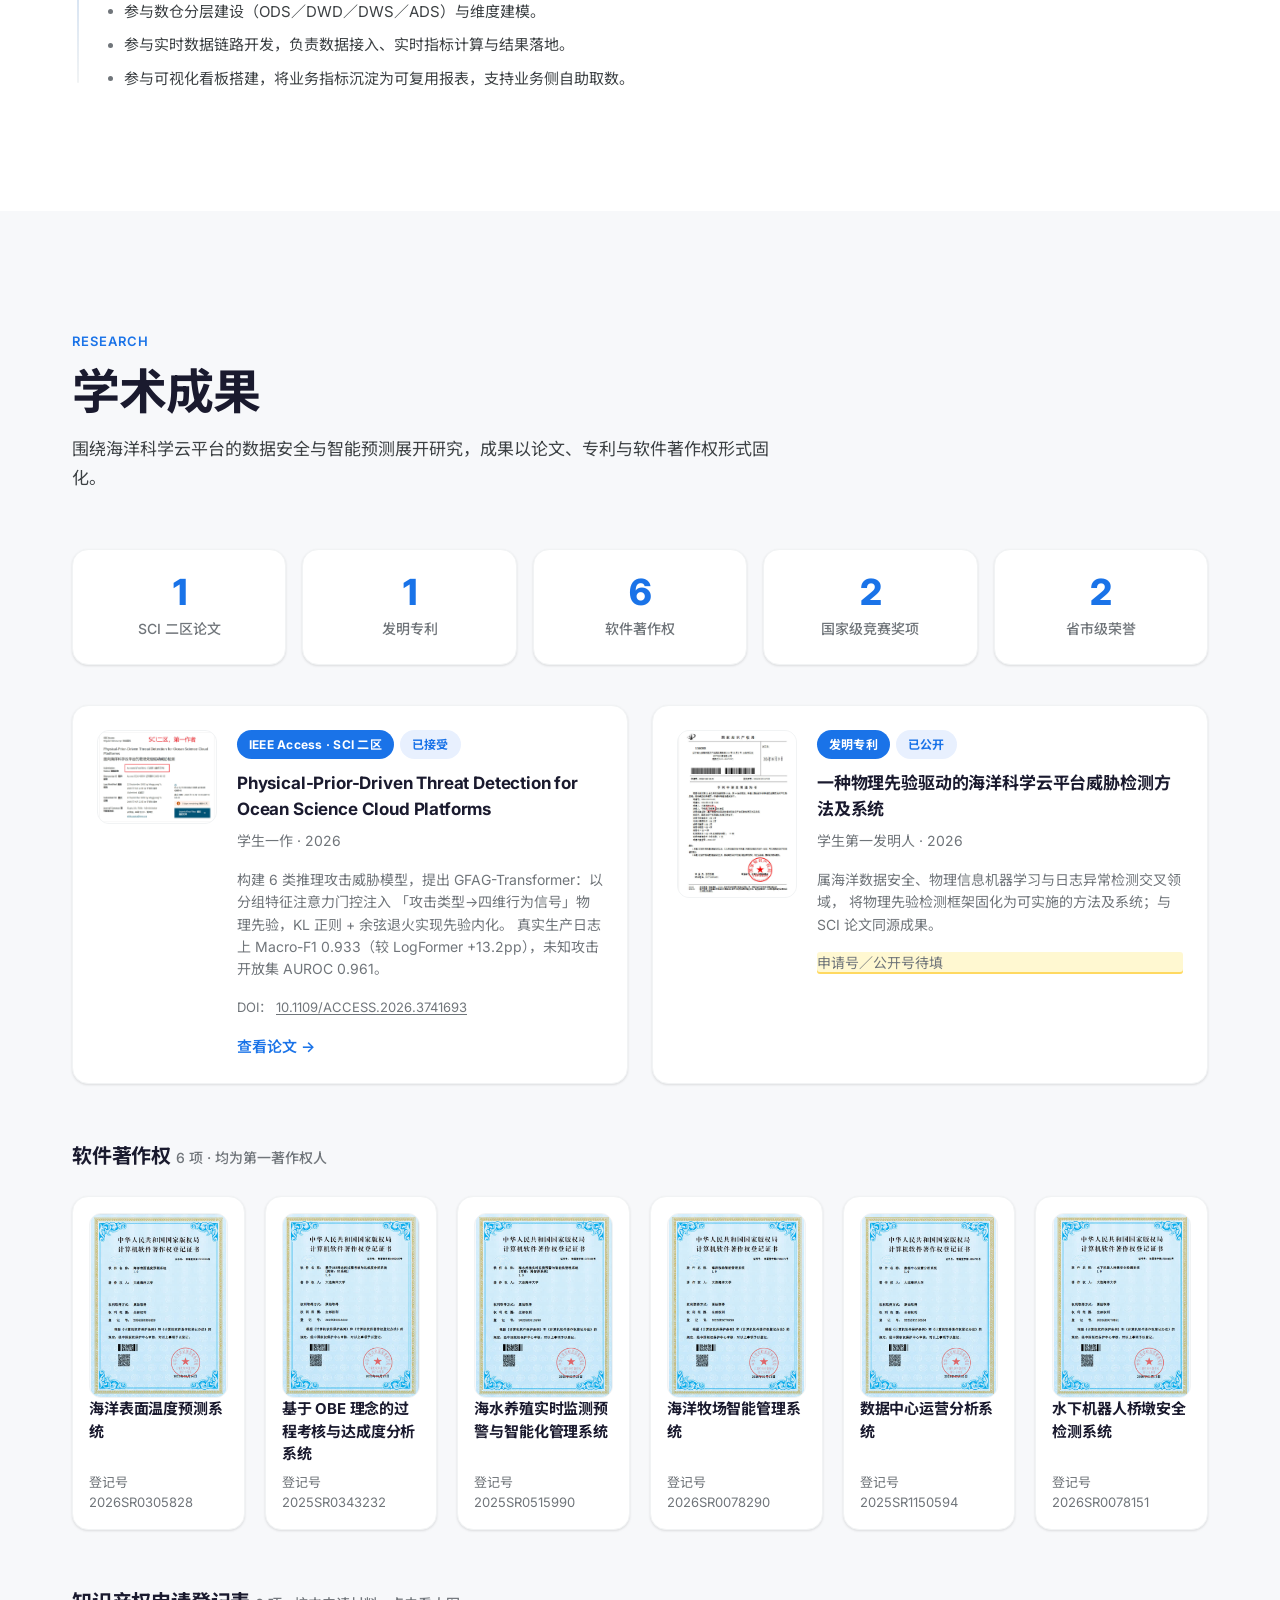
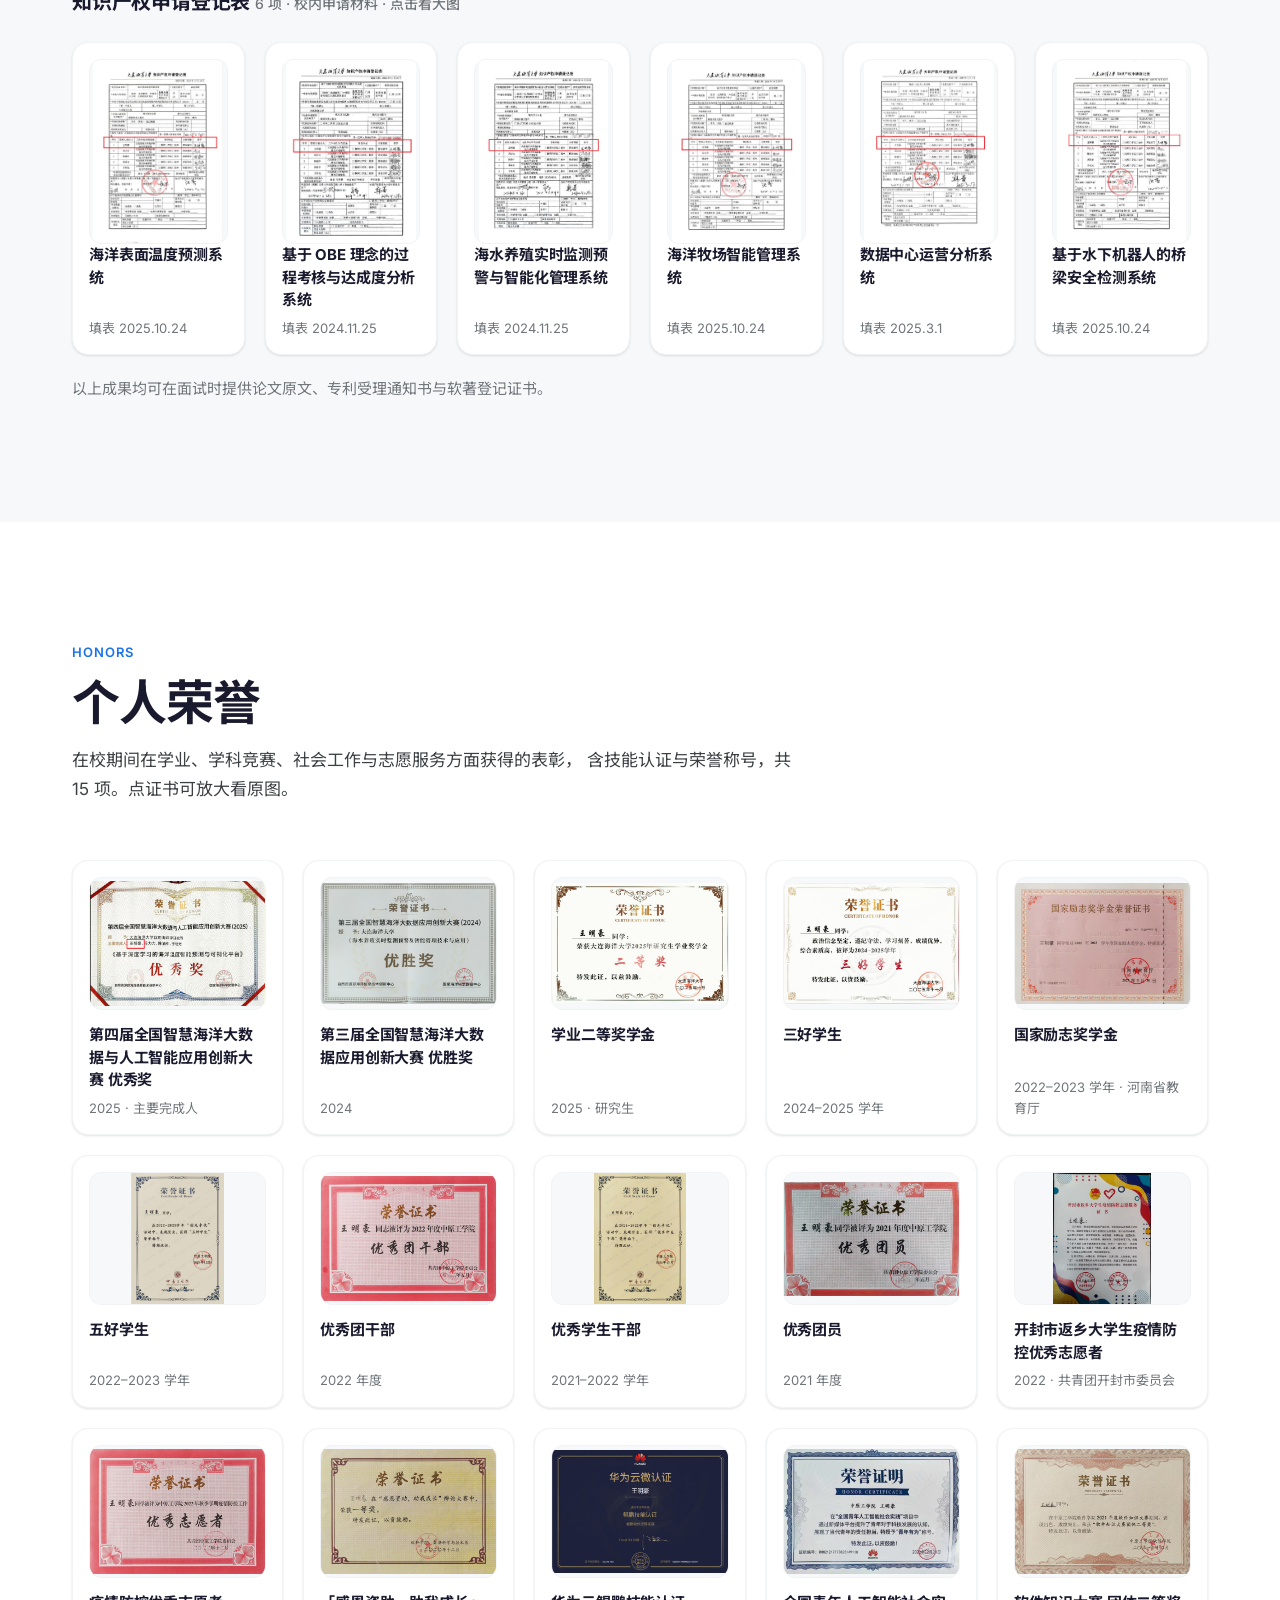
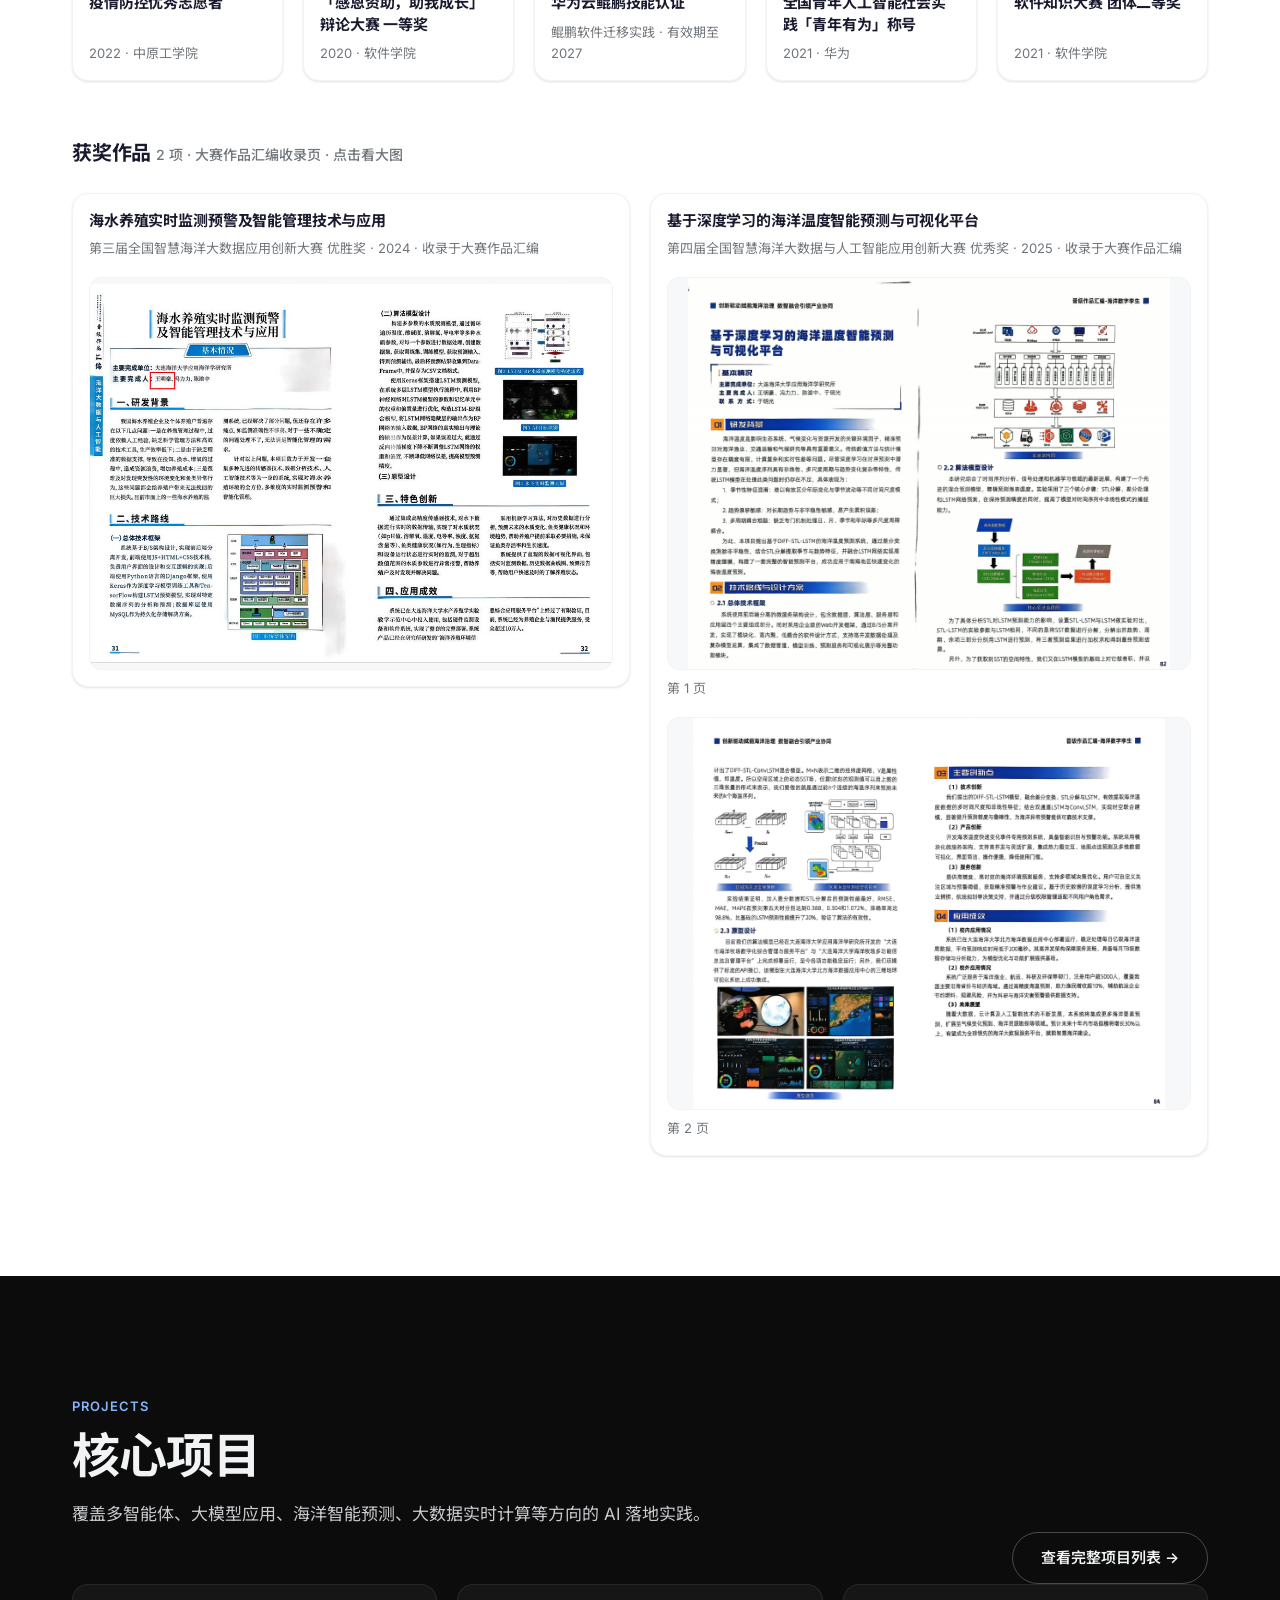
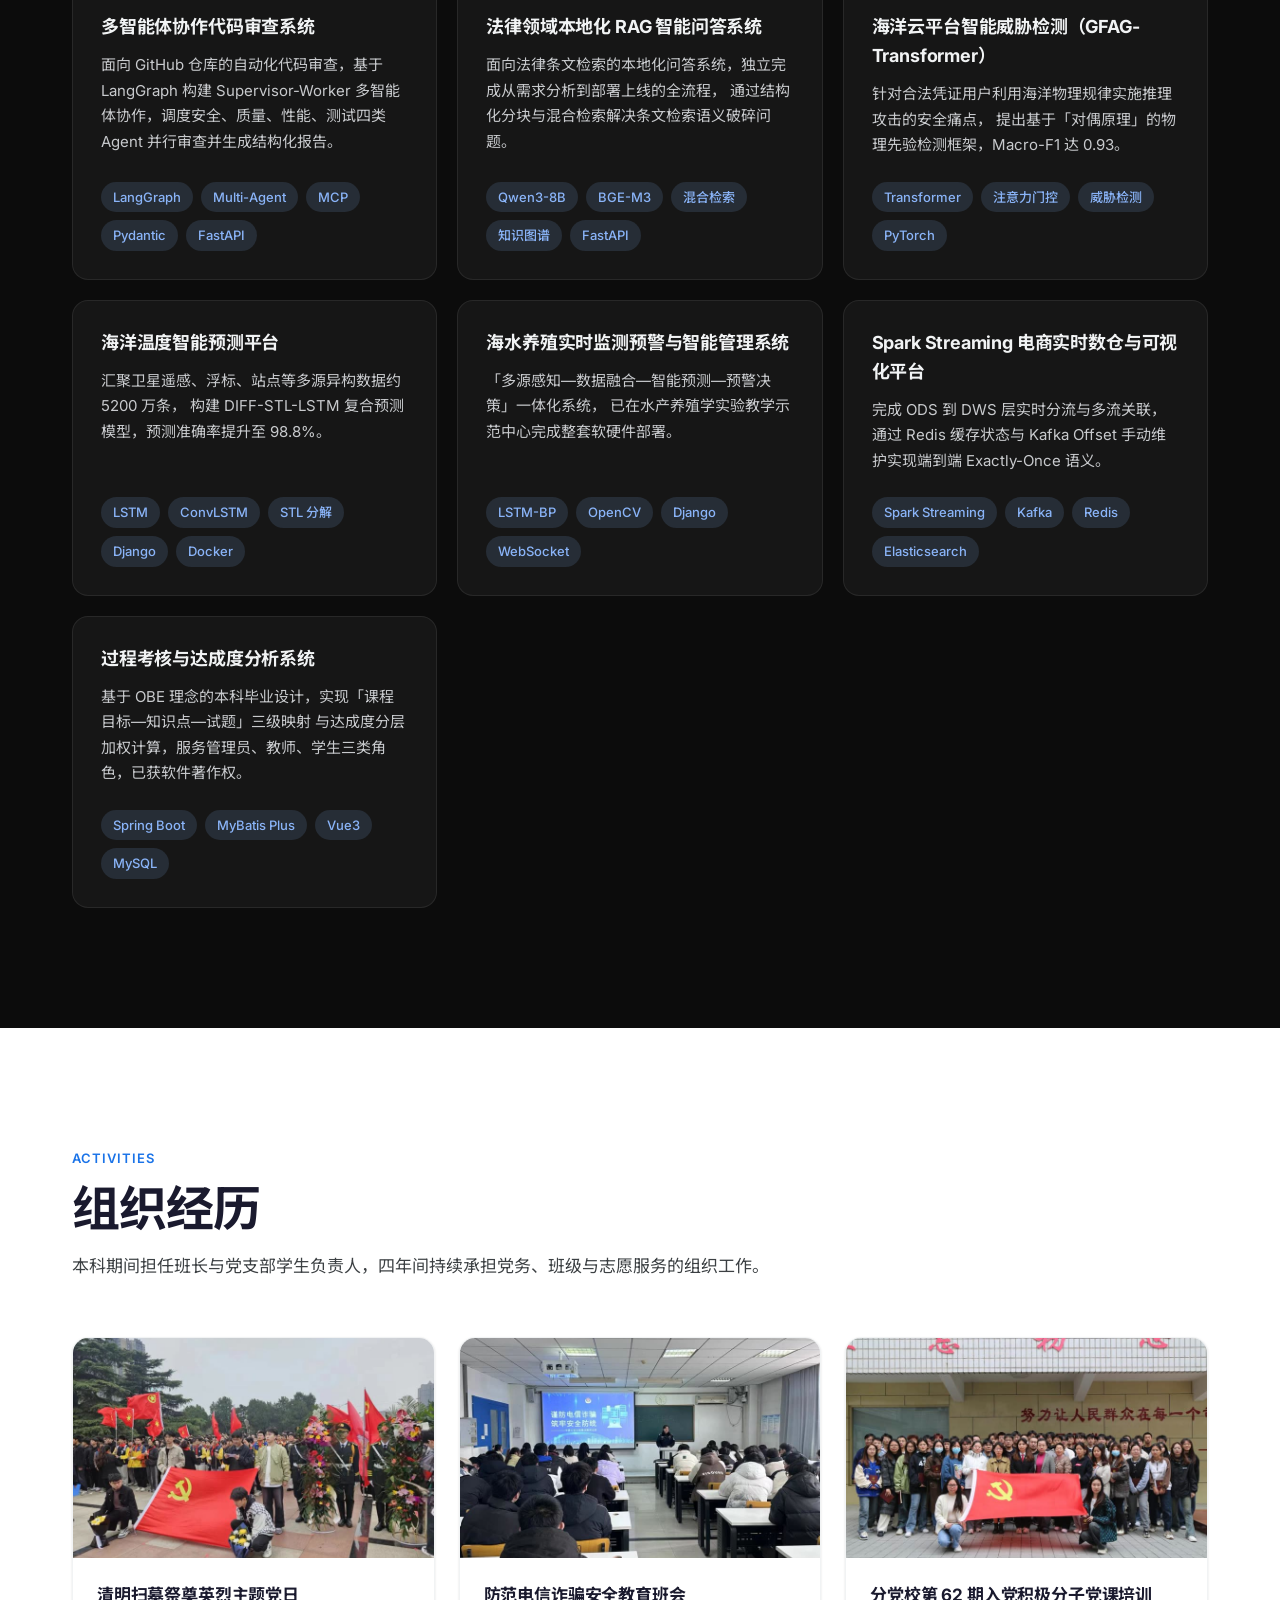
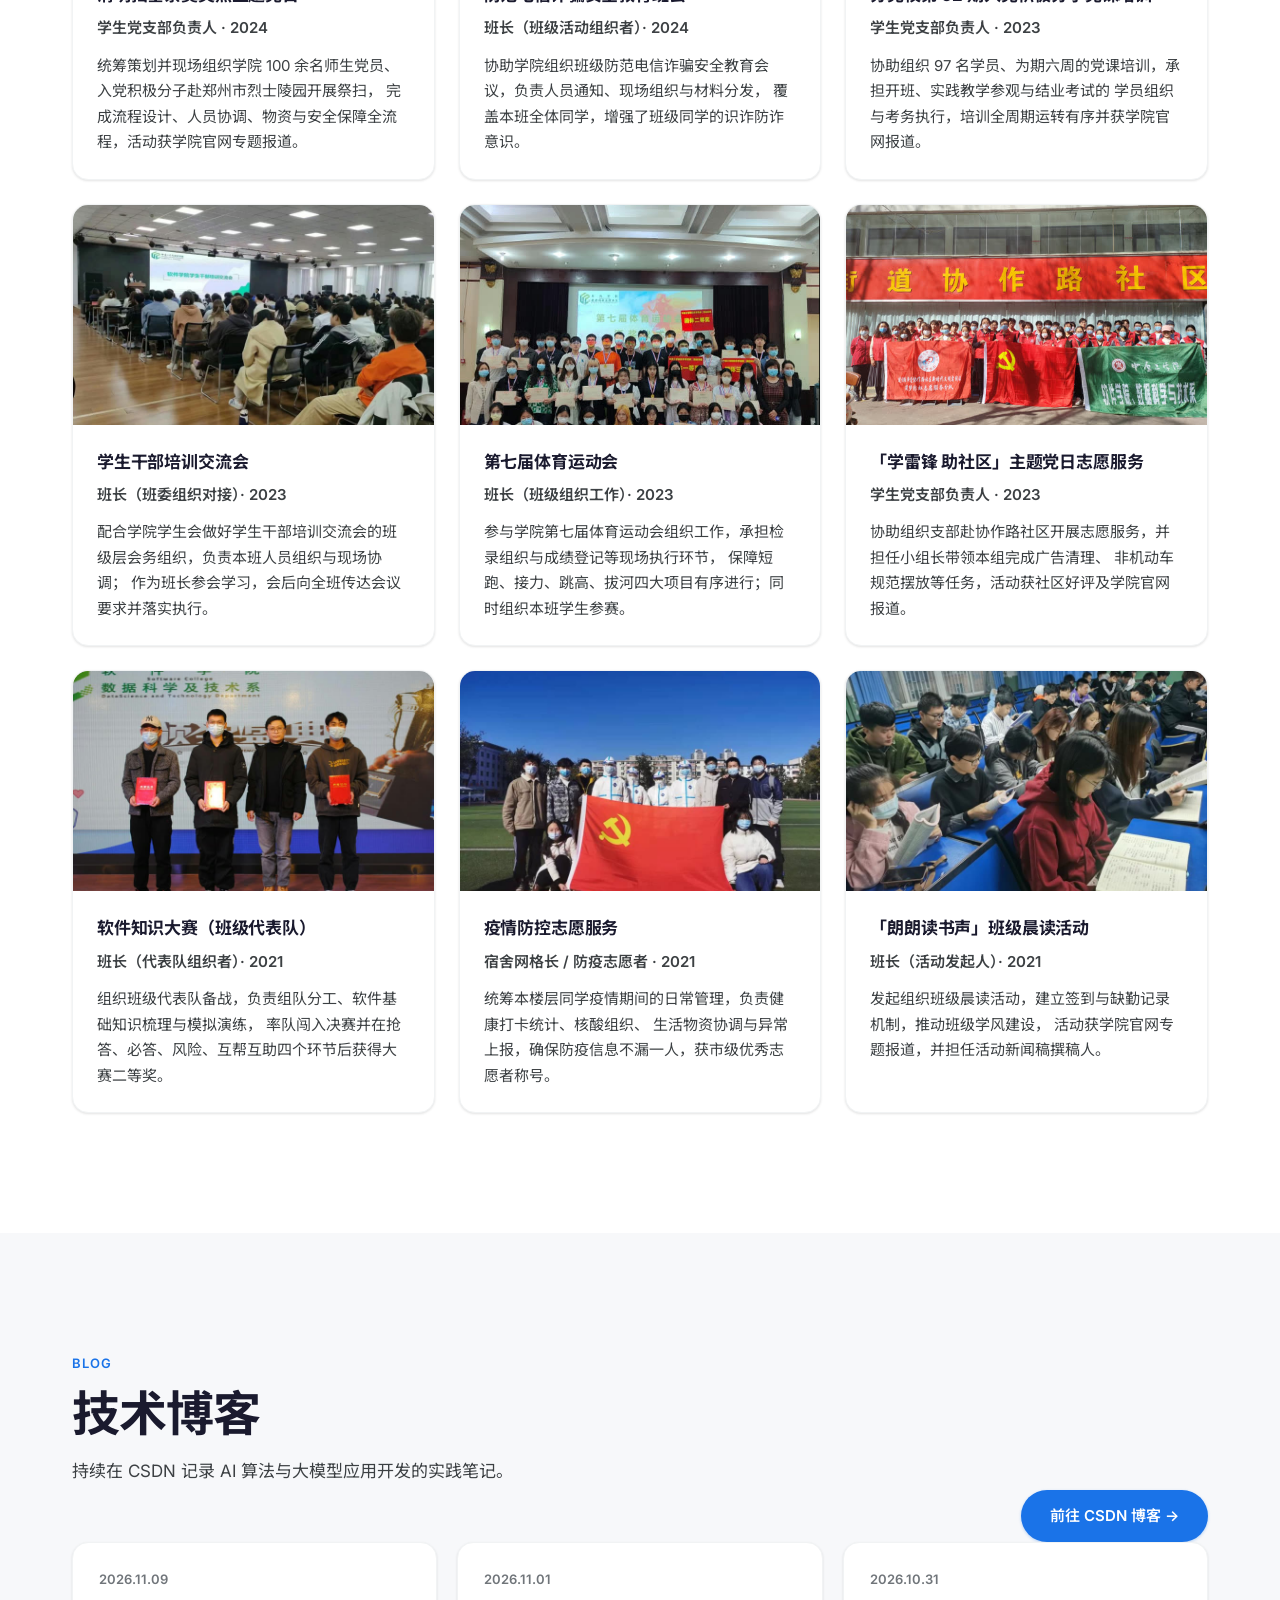
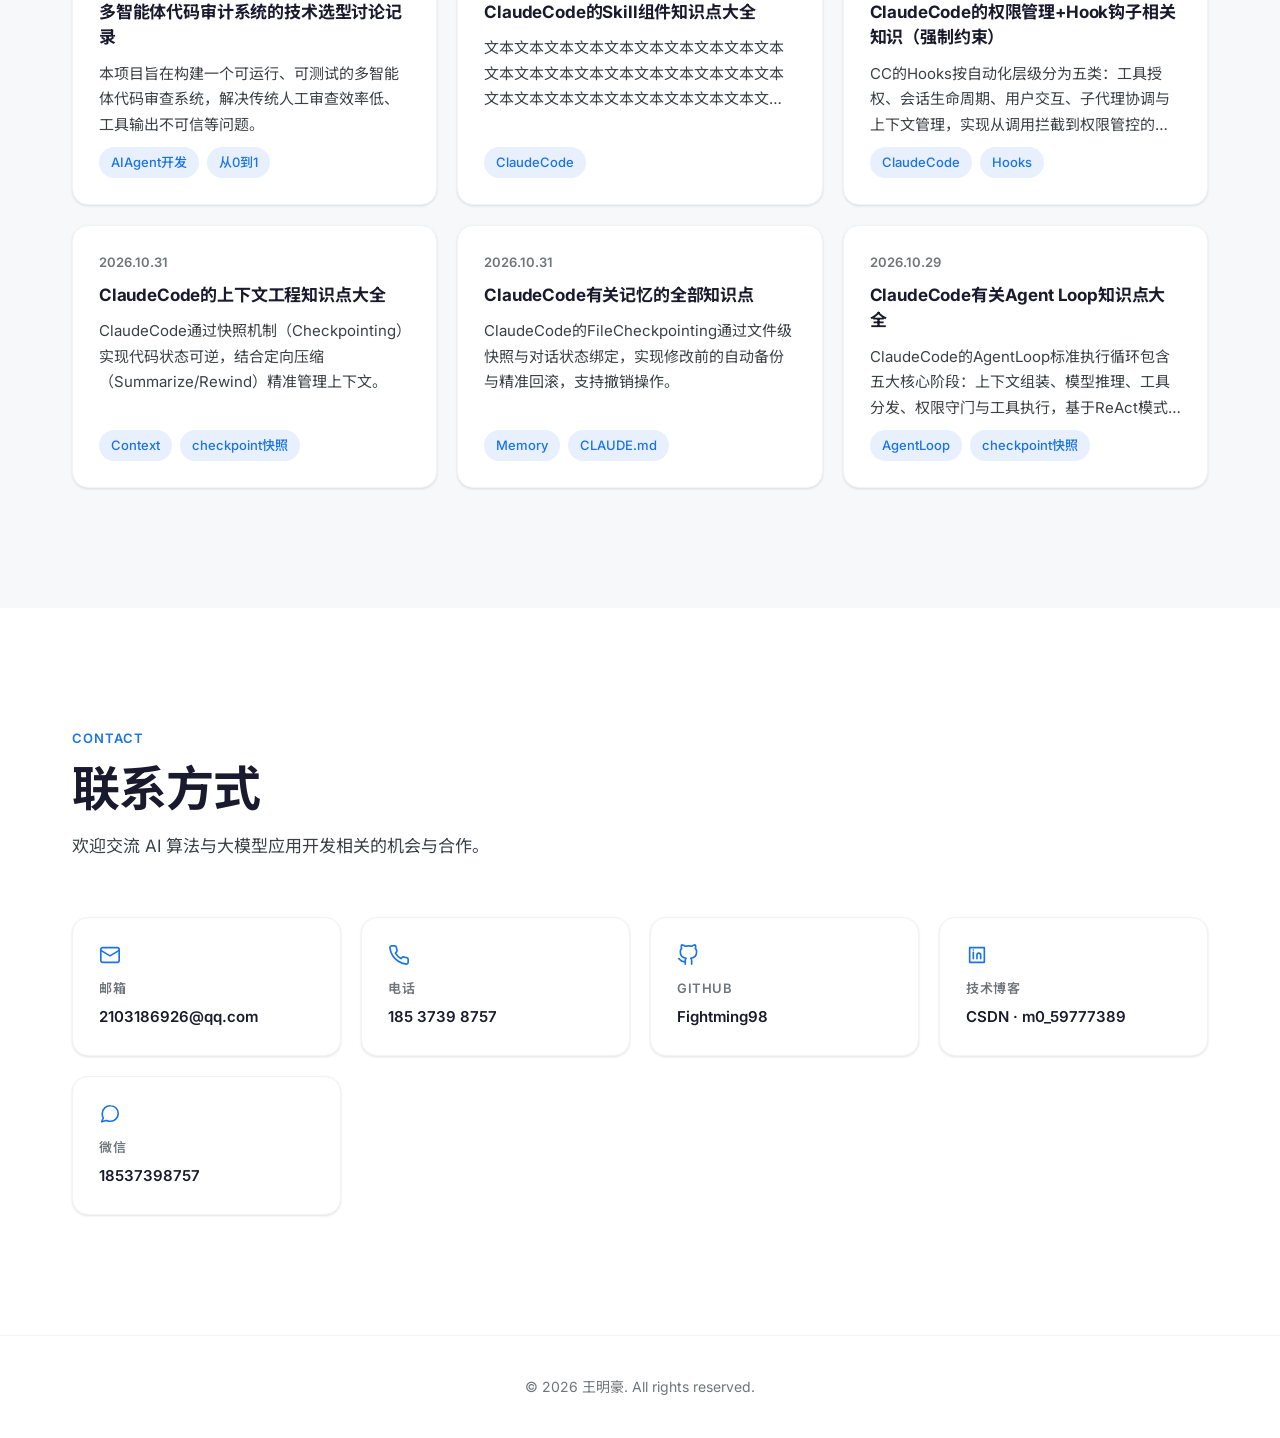
==== commit 61741088: "首屏右栏教育卡片下移，与个人介绍文字顶对齐 把 .about-split 从「一行两栏」改成「两行网格」：第一行放姓名和意向 岗位（只占左栏，右上留空），第二行左边是照片+自我介绍、右边是两张 学历卡" ====
--- a/index.html
+++ b/index.html
@@ -71,8 +71,10 @@
     <div class="container">
       <div class="about-split">
 
-        <!-- ---------- 左栏：自我介绍 ---------- -->
-        <div>
+        <!-- ---------- 第一行：姓名 + 意向岗位（横跨整宽） ---------- -->
+        <!-- 单独拆出来是为了让右边教育卡片从下一行起步，
+             卡片顶部才能跟左边的个人介绍文字对齐，而不是顶到姓名上 -->
+        <div class="hero-intro">
           <h1 class="hero-title">王明豪</h1>
 
           <!-- 三列网格，按顺序自动落位：标签 ｜ 内容 ｜ 联系方式。
@@ -93,7 +95,10 @@
             <span>大连 / 郑州</span>
             <a class="hero-role-contact" href="mailto:2103186926@qq.com">邮箱：2103186926@qq.com</a>
           </div>
-
+        </div>
+
+        <!-- ---------- 第二行左栏：照片 + 自我介绍 ---------- -->
+        <div class="hero-main">
           <div class="hero-photo-row">
             <!-- TODO: 放一张竖版个人照到 image/photo.jpg（建议 480×600） -->
             <!-- 这张不接点击放大：它是首屏的一张肖像，不是需要看清细节的凭证 -->
@@ -113,7 +118,7 @@
               <!-- 三条按序号排列：每条一个主题，扫读时一行一个落点。
                    原来是一整段，按分号拆开，文字本身没动 -->
               <ol class="bio-list">
-                <li>熟悉 Java、Python 语言与 PyTorch、FastAPI、LangChain 框架及 Spark 大数据技术，精通机器学习算法与 RNN、CNN、GCN、Transformer 等深度学习模型，具备 PyTorch 模型训练调优与 FastAPI 安全工程化部署能力；</li>
+                <li>熟悉 Java、Python 语言与 PyTorch、FastAPI、LangChain 框架及 Spark 大数据技术，精通机器学习算法与 Transformer、RNN、CNN、GNN 等深度学习模型，具备 PyTorch 模型训练调优与 FastAPI 安全工程化部署能力；</li>
                 <li>具备 AI 大模型应用与工程落地能力，独立开发过法律领域本地化 RAG 智能问答系统与多智能体协作代码审查系统，深入理解 ReAct、Reflexion、Agentic Loop、Memory、Function Calling、MCP 等 Harness 核心组件与 A2A、多 Agent 协作原理及复杂任务拆解能力；</li>
                 <li>熟悉 Claude Code 工程架构设计，Memory、Hooks、Skills 等核心机制与 Prompt 工程、Context 工程能力。</li>
               </ol>
--- a/css/style.css
+++ b/css/style.css
@@ -439,13 +439,25 @@
   padding: 152px 0 100px;      /* 上面留出导航栏的高度 */
 }
 
-/* 左右两栏：左边自适应，右边固定 400px */
+/* 两行网格：第一行是姓名 + 意向岗位，第二行才是左栏正文和右栏卡片。
+   这样卡片顶部跟左边的个人介绍文字平齐，不会顶到姓名那一行去。
+   （早先是一行两栏，右栏跟姓名同顶；想要卡片下移只能写死 margin-top，
+   而标题字号是 clamp() 随视口变的，写多少都不稳，所以改成两行） */
 .about-split {
   display: grid;
   grid-template-columns: 1fr 400px;
-  gap: 64px;
+  /* 第一行只占左栏（右边留空）：让 .hero-role 的三列网格还是原来的宽度，
+     电话和邮箱不会跑到页面最右边去 */
+  grid-template-areas:
+    "intro ."
+    "main  edu";
+  gap: 0 64px;             /* 行间距交给各自的 margin-bottom，这里只管列间距 */
   align-items: start;
 }
+
+.hero-intro { grid-area: intro; }
+.hero-main  { grid-area: main; }
+.hero-right { grid-area: edu; }
 
 .hero-title {
   font-size: clamp(2.5rem, 6vw, 4.5rem);
@@ -1590,8 +1602,14 @@
 @media (max-width: 1024px) {
   .about-split {
     grid-template-columns: 1fr;   /* 首屏改成上下排列 */
-    gap: 48px;
+    grid-template-areas:
+      "intro"
+      "main"
+      "edu";
+    gap: 0;
   }
+  /* 上下排列时 grid 没有列间距了，卡片和上面正文之间这 48px 得自己补 */
+  .hero-right { margin-top: 48px; }
   .section { padding: 96px 0; }
   .hero { padding: 136px 0 80px; }
 }
